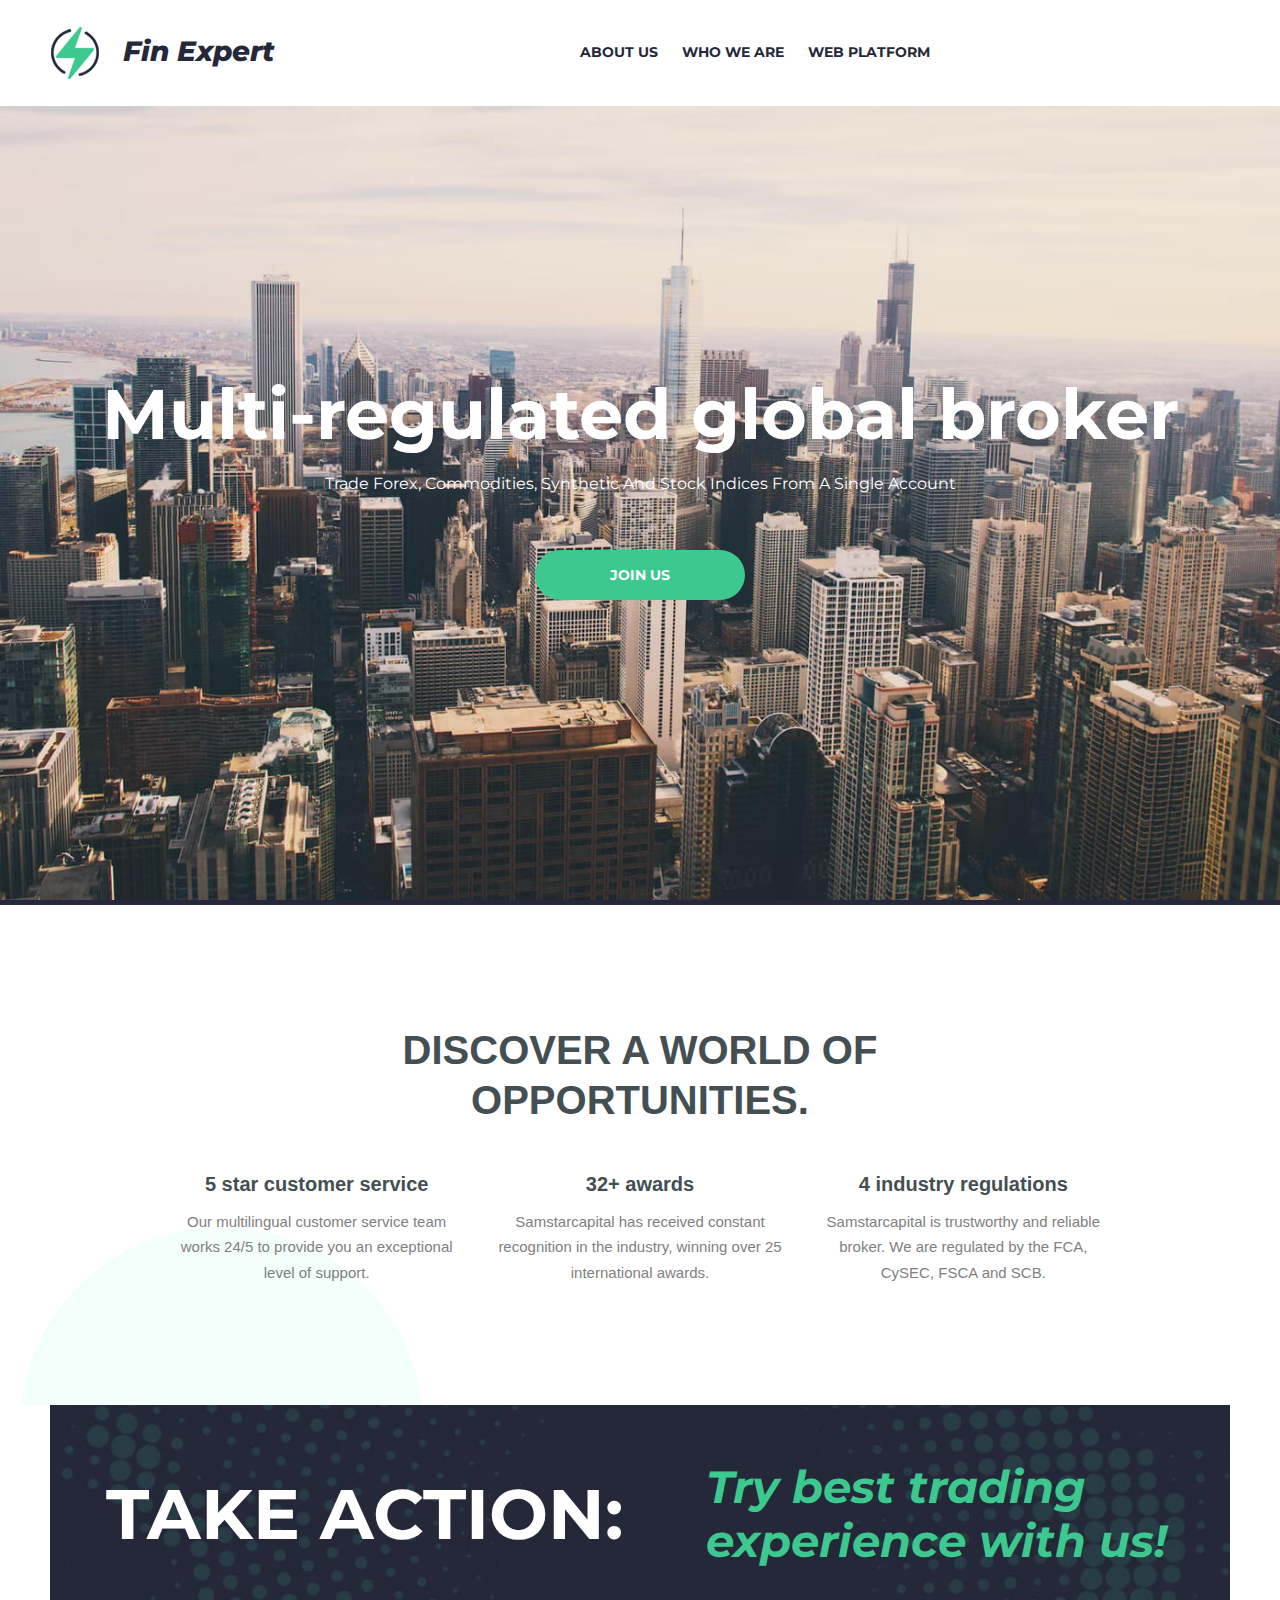
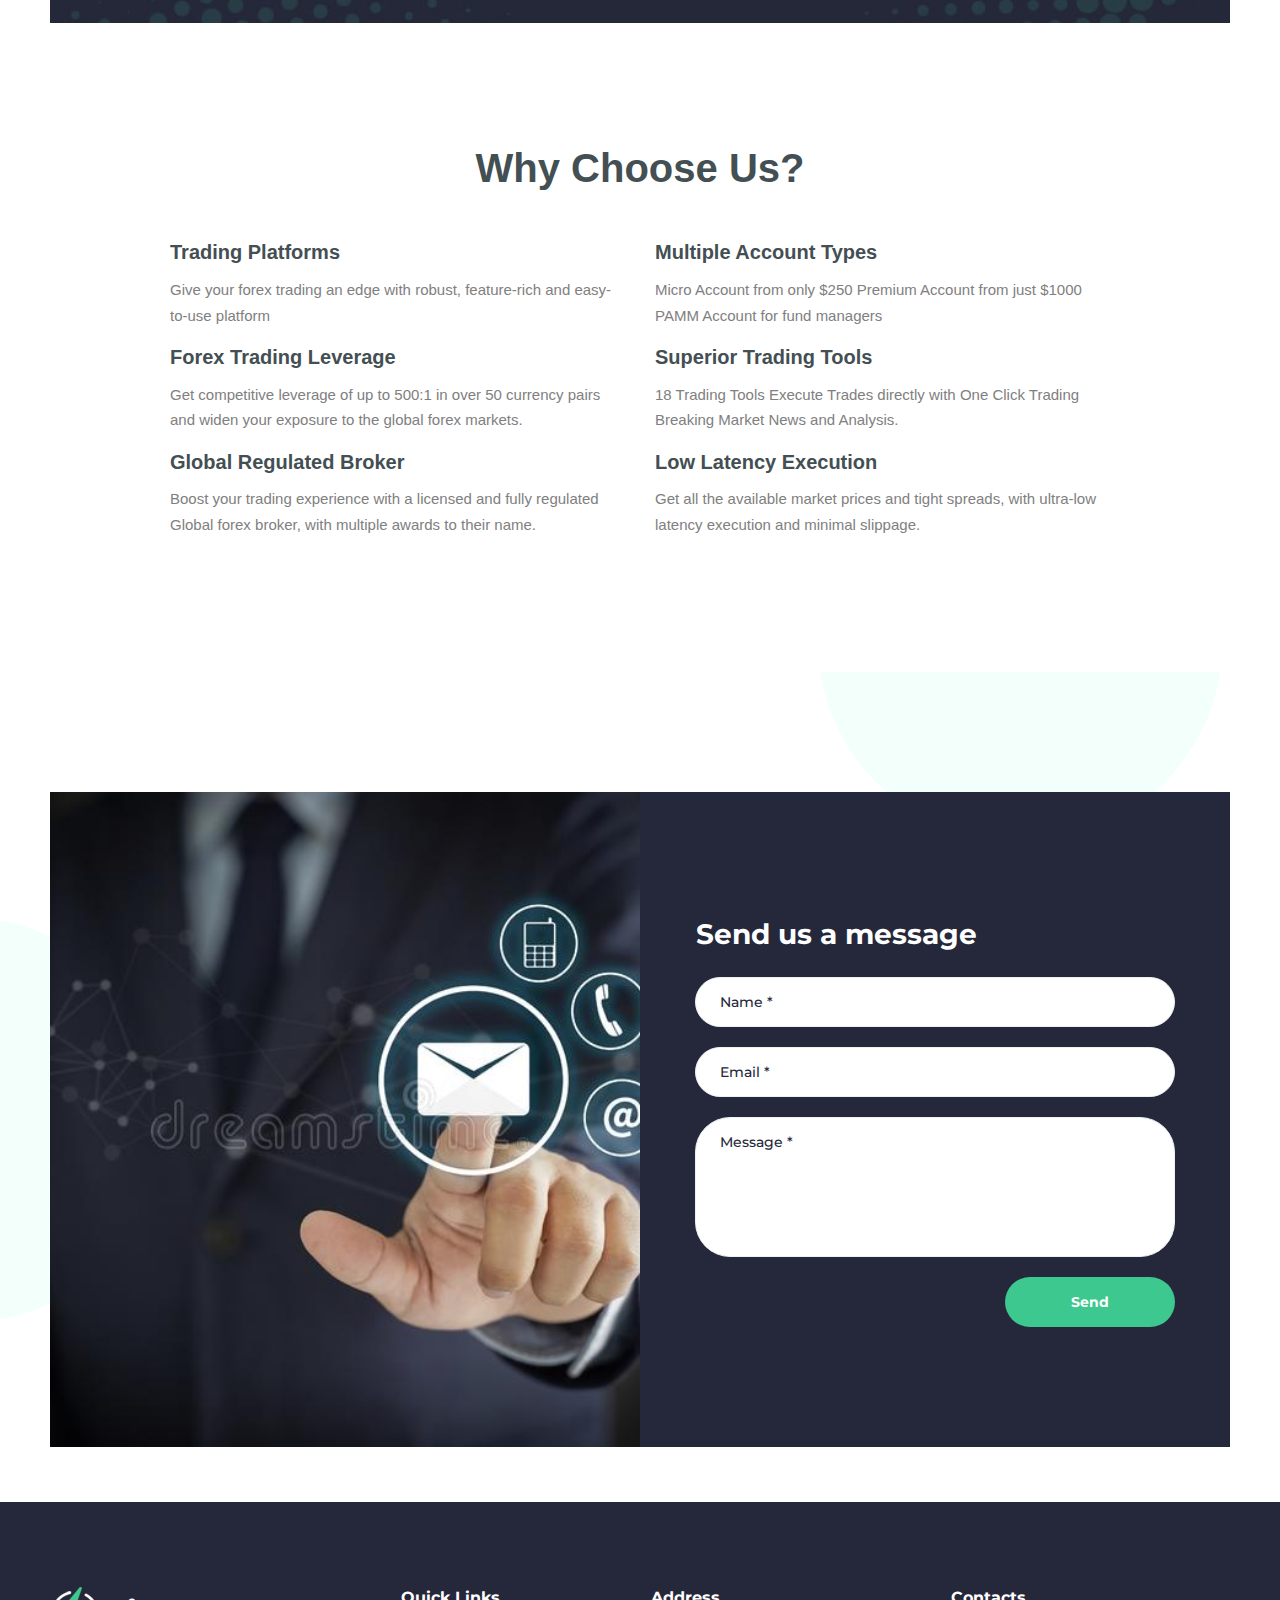
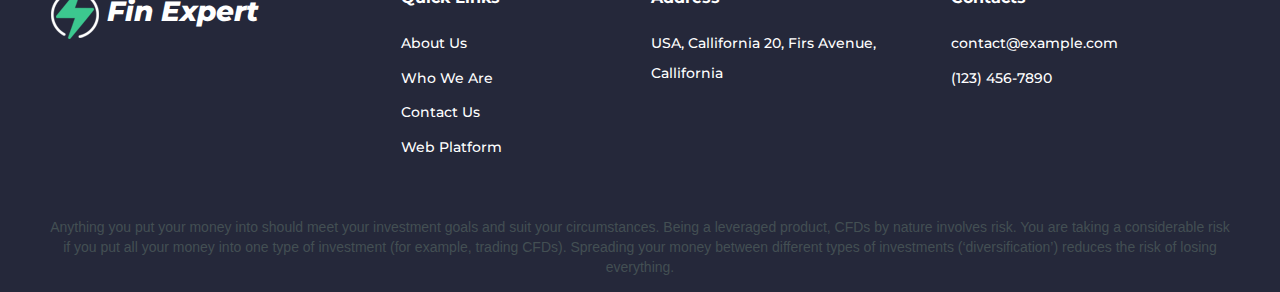
==== index.html @ 8dacbdcb "first commit" ====
<!DOCTYPE html>
<html lang="en">
<head>
    <meta charset="utf-8">
    <title>Fin-expert</title>
    <link rel="SHORTCUT ICON" href="/resource/uploads/favicon.ico"
          type="image/vnd.microsoft.icon"/>
    <meta http-equiv="X-UA-Compatible" content="IE=Edge"/>
    <meta name="viewport" content="width=device-width, initial-scale=1.0">
    <link rel="preload" as="font" type="font/woff2" crossorigin
          href="/resource/fonts/fontawesome-webfont.woff2">
    <link rel="stylesheet" href="/resource/css/assets.min.css"/>
    <style>
        @import url(//fonts.googleapis.com/css?family=Montserrat:100,100italic,200,200italic,300,300italic,regular,italic,500,500italic,600,600italic,700,700italic,800,800italic,900,900italic&subset=latin);
    </style>
    <link rel="stylesheet" href="/resource/assets/styles.css"/>
</head>
<body class="moto-background moto-website_live">
<div class="page">
    <section id="section-content" class="content page-1 moto-section" data-widget="section" data-container="section">

        <div class="moto-widget moto-widget-block moto-spacing-top-auto moto-spacing-right-auto moto-spacing-bottom-auto moto-spacing-left-auto"
             data-widget="block" data-spacing="aaaa" style="" data-bg-position="left top">
            <div class="container-fluid">
                <div class="row">
                    <div class="moto-cell col-sm-12" data-container="container">
                        <div class="moto-widget moto-widget-row row-fixed moto-justify-content_center moto-bg-color2_3 moto-spacing-top-auto moto-spacing-right-auto moto-spacing-bottom-auto moto-spacing-left-auto"
                             data-grid-type="sm" data-widget="row" data-visible-on="-" data-spacing="aaaa" style=""
                             data-bg-position="left top">
                            <section>
                                <!-- TradingView Widget BEGIN -->
                                <div class="tradingview-widget-container">
                                    <div class="tradingview-widget-container__widget"></div>
                                    <script type="text/javascript"
                                            src="https://s3.tradingview.com/external-embedding/embed-widget-ticker-tape.js"
                                            async>
                                        {
                                            "symbols"
                                        :
                                            [
                                                {
                                                    "description": "",
                                                    "proName": "FOREXCOM:EURUSD"
                                                },
                                                {
                                                    "description": "",
                                                    "proName": "FOREXCOM:EURJPY"
                                                },
                                                {
                                                    "description": "",
                                                    "proName": "FOREXCOM:USDCHF"
                                                },
                                                {
                                                    "description": "",
                                                    "proName": "FOREXCOM:USDCAD"
                                                },
                                                {
                                                    "description": "",
                                                    "proName": "FOREXCOM:NZDJPY"
                                                },
                                                {
                                                    "description": "",
                                                    "proName": "FOREXCOM:AUDUSD"
                                                },
                                                {
                                                    "description": "",
                                                    "proName": "FOREXCOM:EURCHF"
                                                },
                                                {
                                                    "description": "",
                                                    "proName": "FOREXCOM:GBPCHF"
                                                },
                                                {
                                                    "description": "",
                                                    "proName": "FOREXCOM:GBPUSD"
                                                }
                                            ],
                                                "showSymbolLogo"
                                        :
                                            true,
                                                "colorTheme"
                                        :
                                            "light",
                                                "isTransparent"
                                        :
                                            true,
                                                "displayMode"
                                        :
                                            "adaptive",
                                                "locale"
                                        :
                                            "en"
                                        }
                                    </script>
                                </div>
                                <!-- TradingView Widget END -->
                            </section>
                        </div>
                        <div class="moto-widget moto-widget-row row-fixed moto-justify-content_center moto-spacing-top-small moto-spacing-right-auto moto-spacing-bottom-small moto-spacing-left-auto"
                             data-grid-type="sm" data-widget="row" data-spacing="sasa" style=""
                             data-bg-position="left top" data-visible-on="-">
                            <div class="container-fluid">
                                <div class="row" data-container="container">
                                    <div class="moto-widget moto-widget-row__column moto-cell col-sm-3 moto-spacing-top-auto moto-spacing-right-auto moto-spacing-bottom-auto moto-spacing-left-auto"
                                         style="" data-widget="row.column" data-container="container"
                                         data-spacing="aaaa" data-bg-position="left top">
                                        <div class="moto-widget moto-widget-text moto-preset-default moto-spacing-top-auto moto-spacing-right-auto moto-spacing-bottom-auto moto-spacing-left-auto"
                                             data-widget="text" data-preset="default" data-spacing="aaaa"
                                             data-visible-on="-" data-animation="">
                                            <div class="moto-widget-text-content moto-widget-text-editable">
                                                <p class="moto-text_system_1">
                                                            <span class="moto-content-image-plugin-wrapper moto-spacing-top-zero moto-spacing-right-zero moto-spacing-bottom-zero moto-spacing-left-zero"
                                                                  data-widget="motoimagewidget">
                                                                <span class="moto-content-image-container">
                                                                    <a class="moto-link"
                                                                       href="#">
                                                                        <img class="moto-content-image"
                                                                             data-path="2020/01/mt-1961-logo-icon.png"
                                                                             data-id="191" alt="" width="48" height="52"
                                                                             src="/resource/uploads/logo-icon.png">
                                                                    </a>&nbsp;
                                                                </span>
                                                            </span>
                                                    <a href="#" class="moto-link">
                                                                <span class="moto-color1_3">
                                                                    <em>Fin Expert</em>
                                                                </span>
                                                    </a>
                                                </p>
                                            </div>
                                        </div>
                                    </div>
                                    <div class="moto-widget moto-widget-row__column moto-cell col-sm-6 moto-spacing-top-auto moto-spacing-right-auto moto-spacing-bottom-auto moto-spacing-left-auto"
                                         style="" data-widget="row.column" data-container="container"
                                         data-spacing="aaaa" data-bg-position="left top">
                                        <div data-widget-id="wid_1543668741_c85rv757q"
                                             class="moto-widget moto-widget-menu moto-preset-default moto-align-right moto-align-center_mobile-h moto-spacing-top-small moto-spacing-right-auto moto-spacing-bottom-small moto-spacing-left-auto"
                                             data-preset="default" data-widget="menu">
                                            <a href="#" class="moto-widget-menu-toggle-btn"><i
                                                    class="moto-widget-menu-toggle-btn-icon fa fa-bars"></i></a>
                                            <ul class="moto-widget-menu-list moto-widget-menu-list_horizontal">
                                                <li class="moto-widget-menu-item">
                                                    <a href="#about-us" data-action="scroll_to_anchor"
                                                       data-anchor="about-us"
                                                       data-time="0.4" data-moto-widget-actions-scroll-to
                                                       class="moto-widget-menu-link moto-widget-menu-link-level-1 moto-link">ABOUT
                                                        US</a>
                                                </li>
                                                <li class="moto-widget-menu-item">
                                                    <a href="#" data-action="scroll_to_anchor" data-anchor="who-we-are"
                                                       data-time="0.4" data-moto-widget-actions-scroll-to
                                                       class="moto-widget-menu-link moto-widget-menu-link-level-1 moto-link">WHO
                                                        WE ARE</a>
                                                </li>
                                                <li class="moto-widget-menu-item">
                                                    <a href="#" data-action="scroll_to_anchor" data-anchor="events"
                                                       data-time="0.4" data-moto-widget-actions-scroll-to
                                                       class="moto-widget-menu-link moto-widget-menu-link-level-1 moto-link">WEB
                                                        PLATFORM</a>
                                                </li>
                                            </ul>
                                        </div>
                                    </div>
                                </div>
                            </div>
                        </div>
                    </div>
                </div>
            </div>
        </div>

        <div class="moto-widget moto-widget-block moto-bg-color1_3 moto-background-fixed moto-spacing-top-large moto-spacing-right-auto moto-spacing-bottom-large moto-spacing-left-auto"
             data-widget="block" data-spacing="lala"
             style="background-image:url(/resource/uploads/hero.jpg);background-position:center;background-repeat:no-repeat;background-size:cover;"
             data-bg-position="center" data-bg-image="2020/01/mt-1961-content-bg-1.jpg">
            <div class="container-fluid">
                <div class="row">
                    <div class="moto-cell col-sm-12" data-container="container">

                        <div data-widget-id="wid_1543669195_jlz9md7sv"
                             class="moto-widget moto-widget-spacer moto-preset-default moto-spacing-top-large moto-spacing-right-auto moto-spacing-bottom-small moto-spacing-left-auto moto-visible-on_tablet_hidden moto-visible-on_mobile-h_hidden moto-visible-on_mobile-v_hidden"
                             data-widget="spacer" data-preset="default" data-spacing="lasa" data-visible-on="+desktop">
                            <div class="moto-widget-spacer-block" style="height:10px"></div>
                        </div>
                        <div class="moto-widget moto-widget-text moto-preset-default moto-spacing-top-auto moto-spacing-right-small moto-spacing-bottom-small moto-spacing-left-small"
                             data-widget="text" data-preset="default" data-spacing="asss" data-animation="">
                            <div class="moto-widget-text-content moto-widget-text-editable"><h1
                                    class="moto-text_system_5" style="text-align: center;">Multi-regulated global
                                broker</h1>
                            </div>
                        </div>
                        <div class="moto-widget moto-widget-row row-fixed moto-spacing-top-auto moto-spacing-right-auto moto-spacing-bottom-medium moto-spacing-left-auto"
                             data-grid-type="sm" data-widget="row" data-spacing="aama" style=""
                             data-bg-position="left top">
                            <div class="container-fluid">
                                <div class="row" data-container="container">
                                    <div class="moto-widget moto-widget-row__column moto-cell col-sm-2 moto-spacing-top-auto moto-spacing-right-auto moto-spacing-bottom-auto moto-spacing-left-auto"
                                         style="" data-widget="row.column" data-container="container"
                                         data-spacing="aaaa" data-bg-position="left top">
                                    </div>
                                    <div class="moto-widget moto-widget-row__column moto-cell col-sm-8 moto-spacing-top-auto moto-spacing-right-auto moto-spacing-bottom-auto moto-spacing-left-auto"
                                         style="" data-widget="row.column" data-container="container"
                                         data-spacing="aaaa" data-bg-position="left top">
                                        <div class="moto-widget moto-widget-text moto-preset-default moto-spacing-top-auto moto-spacing-right-auto moto-spacing-bottom-auto moto-spacing-left-auto"
                                             data-widget="text" data-preset="default" data-spacing="aaaa"
                                             data-animation="">
                                            <div class="moto-widget-text-content moto-widget-text-editable">
                                                <p class="moto-text_system_9" style="text-align: center;">
                                                    Trade Forex, Commodities, Synthetic And Stock Indices From A Single
                                                    Account
                                                </p>
                                            </div>
                                        </div>
                                    </div>
                                    <div class="moto-widget moto-widget-row__column moto-cell col-sm-2 moto-spacing-top-auto moto-spacing-right-auto moto-spacing-bottom-auto moto-spacing-left-auto"
                                         style="" data-widget="row.column" data-container="container"
                                         data-spacing="aaaa" data-bg-position="left top">
                                    </div>
                                </div>
                            </div>
                        </div>
                        <div data-widget-id="wid_1543669098_7s14gkbq7"
                             class="moto-widget moto-widget-button moto-preset-default moto-preset-provider-default moto-align-center moto-spacing-top-auto moto-spacing-right-small moto-spacing-bottom-auto moto-spacing-left-small  "
                             data-widget="button">
                            <a href="#" data-action="popup" data-popup-id="7"
                               class="moto-widget-button-link moto-size-large moto-link"><span
                                    class="fa moto-widget-theme-icon"></span><span
                                    class="moto-widget-button-divider"></span><span class="moto-widget-button-label">JOIN US</span></a>
                        </div>
                        <div data-widget-id="wid_1543669227_ojz3c0qna"
                             class="moto-widget moto-widget-spacer moto-preset-default moto-spacing-top-large moto-spacing-right-auto moto-spacing-bottom-medium moto-spacing-left-auto moto-visible-on_tablet_hidden moto-visible-on_mobile-h_hidden moto-visible-on_mobile-v_hidden"
                             data-widget="spacer" data-preset="default" data-spacing="lama" data-visible-on="+desktop">
                            <div class="moto-widget-spacer-block" style="height:10px"></div>
                        </div>
                    </div>
                </div>
            </div>
        </div>

        <div id="about-us"
             class="moto-widget moto-widget-block moto-spacing-top-large moto-spacing-right-auto moto-spacing-bottom-large moto-spacing-left-auto"
             data-widget="block" data-spacing="lala"
             style="background-image:url(/resource/uploads/mt-1961-content-bg-2.png);background-position:left bottom;background-repeat:no-repeat;background-size:contain;"
             data-bg-position="left bottom" data-bg-image="2020/01/mt-1961-content-bg-2.png">
            <a class="moto-anchor" name="benefit"></a>
            <div class="container-fluid">
                <div class="py-5 bg-light site-section how-it-works" id="howitworks-section">
                    <div class="container">
                        <div class="row mb-5 justify-content-center">
                            <div class="col-md-7 text-center">
                                <h2 class="section-title mb-3">DISCOVER A WORLD OF OPPORTUNITIES.</h2>
                            </div>
                        </div>
                        <div class="row">
                            <div class="col-md-4 text-center">
                                <div>
                                    <h3 class="desc-item-title">5 star customer service</h3>
                                    <p class="desc-item-text">Our multilingual customer service team works 24/5 to
                                        provide you an exceptional
                                        level of
                                        support.</p>
                                </div>
                            </div>
                            <div class="col-md-4 text-center">
                                <div>
                                    <h3 class="desc-item-title">32+ awards</h3>
                                    <p class="desc-item-text">Samstarcapital has received constant recognition in the
                                        industry, winning over 25
                                        international awards.</p>
                                </div>
                            </div>
                            <div class="col-md-4 text-center">
                                <div>
                                    <h3 class="desc-item-title">4 industry regulations</h3>
                                    <p class="desc-item-text">Samstarcapital is trustworthy and reliable broker. We are
                                        regulated by the FCA,
                                        CySEC, FSCA
                                        and SCB.</p>
                                </div>
                            </div>
                        </div>
                    </div>
                </div>
            </div>
        </div>

        <div class="moto-widget moto-widget-block moto-spacing-top-auto moto-spacing-right-auto moto-spacing-bottom-auto moto-spacing-left-auto"
             data-widget="block" data-spacing="aaaa" style="" data-bg-position="right top">
            <div class="container-fluid">
                <div class="row">
                    <div class="moto-cell col-sm-12" data-container="container">
                        <div class="moto-widget moto-widget-row row-fixed moto-spacing-top-auto moto-spacing-right-auto moto-spacing-bottom-auto moto-spacing-left-auto"
                             data-grid-type="sm" data-widget="row" data-spacing="aaaa" style=""
                             data-bg-position="left top">
                            <div class="container-fluid">
                                <div class="row" data-container="container">
                                    <div class="moto-widget moto-widget-row__column moto-cell col-sm-12 moto-spacing-top-auto moto-spacing-right-auto moto-spacing-bottom-auto moto-spacing-left-auto"
                                         style="" data-widget="row.column" data-container="container"
                                         data-spacing="aaaa" data-bg-position="left top">
                                        <div class="moto-widget moto-widget-row moto-justify-content_center moto-spacing-top-medium moto-spacing-right-auto moto-spacing-bottom-medium moto-spacing-left-auto"
                                             data-grid-type="sm" data-widget="row" data-spacing="mama"
                                             style="background-image:url(/resource/uploads/mt-1961-img-7.jpg);background-position:center;background-repeat:no-repeat;background-size:cover;"
                                             data-bg-position="center" data-bg-image="2020/01/mt-1961-img-7.jpg"
                                             data-visible-on="-">
                                            <div class="container-fluid">
                                                <div class="row" data-container="container">
                                                    <div class="moto-widget moto-widget-row__column moto-cell col-sm-6 moto-spacing-top-auto moto-spacing-right-auto moto-spacing-bottom-auto moto-spacing-left-auto"
                                                         style="" data-widget="row.column" data-container="container"
                                                         data-spacing="aaaa" data-bg-position="left top">
                                                        <div class="moto-widget moto-widget-text moto-preset-default moto-spacing-top-auto moto-spacing-right-auto moto-spacing-bottom-auto moto-spacing-left-medium"
                                                             data-widget="text" data-preset="default"
                                                             data-spacing="aaam" data-animation="">
                                                            <div class="moto-widget-text-content moto-widget-text-editable">
                                                                <p class="moto-text_system_5">TAKE ACTION:</p></div>
                                                        </div>
                                                    </div>

                                                    <div class="moto-widget moto-widget-row__column moto-cell col-sm-6 moto-spacing-top-auto moto-spacing-right-auto moto-spacing-bottom-auto moto-spacing-left-auto"
                                                         style="" data-widget="row.column" data-container="container"
                                                         data-spacing="aaaa" data-bg-position="left top">
                                                        <div class="moto-widget moto-widget-text moto-preset-default moto-spacing-top-auto moto-spacing-right-small moto-spacing-bottom-auto moto-spacing-left-medium"
                                                             data-widget="text" data-preset="default"
                                                             data-spacing="asam" data-visible-on="-" data-animation="">
                                                            <div class="moto-widget-text-content moto-widget-text-editable">
                                                                <p class="moto-text_system_14">
                                                                    <span class="moto-color4_3"><em>Try best trading experience with us!</em></span>
                                                                </p>
                                                            </div>
                                                        </div>
                                                    </div>
                                                </div>
                                            </div>
                                        </div>
                                    </div>
                                </div>
                            </div>
                        </div>
                    </div>
                </div>
            </div>
        </div>

        <div id="who-we-are"
             class="moto-widget moto-widget-block moto-spacing-top-large moto-spacing-right-auto moto-spacing-bottom-large moto-spacing-left-auto"
             data-widget="block" data-spacing="lala" data-bg-position="left top">
            <div class="container-fluid">
                <div class="row">
                    <div class="moto-cell col-sm-12" data-container="container">
                        <div class="moto-widget moto-widget-row moto-spacing-top-auto moto-spacing-right-auto moto-spacing-bottom-auto moto-spacing-left-auto"
                             data-grid-type="sm" data-widget="row" data-visible-on="-" data-spacing="aaaa"
                             data-bg-position="left top">
                            <div class="container-fluid">
                                <section class="site-section bg-light" id="about-section">
                                    <div class="container">
                                        <div class="row mb-5">
                                            <div class="col-12 text-center">
                                                <h2 class="section-title mb-3">Why Choose Us?</h2>
                                            </div>
                                        </div>
                                        <div class="row align-items-stretch">
                                            <div class="col-md-6 col-lg-4 mb-4 mb-lg-4 aos-init aos-animate"
                                                 data-aos="fade-up">
                                                <div class="unit-4 d-flex">
                                                    <div class="mb-3">
                                                        <h3 class="desc-item-title">Trading Platforms</h3>
                                                        <p class="desc-item-text">Give your forex trading an edge with
                                                            robust, feature-rich and
                                                            easy-to-use platform</p>
                                                    </div>
                                                </div>
                                            </div>
                                            <div class="col-md-6 col-lg-4 mb-4 mb-lg-4 aos-init aos-animate"
                                                 data-aos="fade-up" data-aos-delay="100">
                                                <div class="unit-4 d-flex">
                                                    <div class="mb-3">
                                                        <h3 class="desc-item-title">Multiple Account Types</h3>
                                                        <p class="desc-item-text">Micro Account from only $250 Premium
                                                            Account from just $1000
                                                            PAMM Account for fund
                                                            managers</p>
                                                    </div>
                                                </div>
                                            </div>
                                            <div class="col-md-6 col-lg-4 mb-4 mb-lg-4 aos-init aos-animate"
                                                 data-aos="fade-up" data-aos-delay="200">
                                                <div class="unit-4 d-flex">
                                                    <div class="mb-3">
                                                        <h3 class="desc-item-title">Forex Trading Leverage</h3>
                                                        <p class="desc-item-text">Get competitive leverage of up to
                                                            500:1 in over 50 currency
                                                            pairs and widen your exposure
                                                            to the global forex markets.</p>
                                                    </div>
                                                </div>
                                            </div>
                                            <div class="col-md-6 col-lg-4 mb-4 mb-lg-4 aos-init aos-animate"
                                                 data-aos="fade-up" data-aos-delay="300">
                                                <div class="unit-4 d-flex">
                                                    <div class="mb-3">
                                                        <h3 class="desc-item-title">Superior Trading Tools</h3>
                                                        <p class="desc-item-text">18 Trading Tools Execute Trades
                                                            directly with One Click
                                                            Trading Breaking Market News and
                                                            Analysis.</p>
                                                    </div>
                                                </div>
                                            </div>
                                            <div class="col-md-6 col-lg-4 mb-4 mb-lg-4 aos-init aos-animate"
                                                 data-aos="fade-up" data-aos-delay="400">
                                                <div class="unit-4 d-flex">
                                                    <div class="mb-3">
                                                        <h3 class="desc-item-title">Global Regulated Broker</h3>
                                                        <p class="desc-item-text">Boost your trading experience with a
                                                            licensed and fully
                                                            regulated Global forex broker,
                                                            with multiple awards to their name.</p>
                                                    </div>
                                                </div>
                                            </div>
                                            <div class="col-md-6 col-lg-4 mb-4 mb-lg-4 aos-init aos-animate"
                                                 data-aos="fade-up" data-aos-delay="500">
                                                <div class="unit-4 d-flex">
                                                    <div class="mb-3">
                                                        <h3 class="desc-item-title">Low Latency Execution</h3>
                                                        <p class="desc-item-text">Get all the available market prices
                                                            and tight spreads, with
                                                            ultra-low latency execution
                                                            and minimal slippage.</p>
                                                    </div>
                                                </div>
                                            </div>
                                        </div>
                                    </div>
                                </section>
                            </div>
                        </div>
                    </div>
                </div>
            </div>
        </div>

        <div id="contact-us"
             class="moto-widget moto-widget-block moto-spacing-top-large moto-spacing-right-auto moto-spacing-bottom-medium moto-spacing-left-auto"
             data-widget="block" data-spacing="lama"
             style="background-image:url(/resource/uploads/mt-1961-content-bg-8.png);background-position:right top;background-repeat:no-repeat;background-size:contain;"
             data-bg-position="right top" data-bg-image="2020/01/mt-1961-content-bg-8.png">
            <div class="container-fluid">
                <div class="row">
                    <div class="moto-cell col-sm-12" data-container="container">
                        <div class="moto-widget moto-widget-row row-fixed moto-spacing-top-auto moto-spacing-right-auto moto-spacing-bottom-auto moto-spacing-left-auto"
                             data-grid-type="sm" data-widget="row" data-spacing="aaaa" style=""
                             data-bg-position="left top" data-visible-on="-">
                            <div class="container-fluid">
                                <div class="row" data-container="container">
                                    <div class="moto-widget moto-widget-row__column moto-cell col-sm-12 moto-spacing-top-auto moto-spacing-right-auto moto-spacing-bottom-auto moto-spacing-left-auto"
                                         style="" data-widget="row.column" data-container="container"
                                         data-spacing="aaaa" data-bg-position="left top">
                                        <div class="moto-widget moto-widget-row row-gutter-0 moto-bg-color1_3 moto-spacing-top-auto moto-spacing-right-auto moto-spacing-bottom-auto moto-spacing-left-auto"
                                             data-grid-type="sm" data-widget="row" data-spacing="aaaa" style=""
                                             data-bg-position="left top">
                                            <div class="container-fluid">
                                                <div class="row" data-container="container">
                                                    <div class="moto-widget moto-widget-row__column moto-cell col-sm-6 moto-spacing-top-auto moto-spacing-right-auto moto-spacing-bottom-auto moto-spacing-left-auto"
                                                         style="background-image:url(/resource/uploads/contact.jpg);background-position:center;background-repeat:no-repeat;background-size:cover;"
                                                         data-widget="row.column" data-container="container"
                                                         data-spacing="aaaa" data-bg-position="center"
                                                         data-bg-image="2020/01/mt-1961-img-9.jpg">
                                                        <div data-widget-id="wid_1543697453_z9d65pfwn"
                                                             class="moto-widget moto-widget-spacer moto-preset-default moto-spacing-top-auto moto-spacing-right-auto moto-spacing-bottom-auto moto-spacing-left-auto "
                                                             data-widget="spacer" data-preset="default"
                                                             data-spacing="aaaa"
                                                             data-visible-on="+desktop,tablet,mobile-h,mobile-v">
                                                            <div class="moto-widget-spacer-block"
                                                                 style="height:300px"></div>
                                                        </div>
                                                    </div>

                                                    <div class="moto-widget moto-widget-row__column moto-cell col-sm-6 moto-spacing-top-large moto-spacing-right-auto moto-spacing-bottom-large moto-spacing-left-auto"
                                                         style="" data-widget="row.column" data-container="container"
                                                         data-spacing="lala" data-bg-position="left top">
                                                        <div class="moto-widget moto-widget-text moto-preset-default moto-spacing-top-auto moto-spacing-right-auto moto-spacing-bottom-small moto-spacing-left-medium"
                                                             data-widget="text" data-preset="default"
                                                             data-spacing="aasm" data-animation="" data-visible-on="-">
                                                            <div class="moto-widget-text-content moto-widget-text-editable">
                                                                <h2 class="moto-text_203">Send us a message</h2></div>
                                                        </div>
                                                        <div id="wid_1543697649_33mfat1fs"
                                                             class="moto-widget moto-widget-contact_form moto-preset-default moto-spacing-top-auto moto-spacing-right-medium moto-spacing-bottom-auto moto-spacing-left-medium  "
                                                             data-preset="default" data-widget="contact_form"
                                                             data-spacing="amam">
                                                            <div ng-controller="widget.ContactForm.Controller"
                                                                 ng-init="hash = '2@[base64]';actionAfterSubmission={&quot;action&quot;:&quot;none&quot;,&quot;url&quot;:&quot;&quot;,&quot;target&quot;:&quot;_self&quot;,&quot;id&quot;:&quot;&quot;};resetAfterSubmission=false">
                                                                <form id="wid_1543697649_33mfat1fs__form"
                                                                      class="moto-widget-contact_form-form" role="form"
                                                                      name="contactForm" ng-submit="submit()"
                                                                      novalidate>
                                                                    <div ng-show="sending"
                                                                         class="contact-form-loading"></div>
                                                                    <div class="moto-widget-contact_form-group">
                                                                        <label for="field_name_wid_1543697649_33mfat1fs"
                                                                               class="moto-widget-contact_form-label">Name</label>
                                                                        <input type="text"
                                                                               class="moto-widget-contact_form-field moto-widget-contact_form-input"
                                                                               placeholder="Name *"
                                                                               name="name"
                                                                               id="field_name_wid_1543697649_33mfat1fs"/>
                                                                    </div>

                                                                    <div class="moto-widget-contact_form-group">
                                                                        <label for="field_email_wid_1543697649_33mfat1fs"
                                                                               class="moto-widget-contact_form-label">Email</label>
                                                                        <input type="text"
                                                                               class="moto-widget-contact_form-field moto-widget-contact_form-input"
                                                                               placeholder="Email *"
                                                                               name="email"
                                                                               id="field_email_wid_1543697649_33mfat1fs"/>
                                                                    </div>
                                                                    <div class="moto-widget-contact_form-group">
                                                                        <label for="field_message_wid_1543697649_33mfat1fs"
                                                                               class="moto-widget-contact_form-label">Message</label>
                                                                        <textarea
                                                                                class="moto-widget-contact_form-field moto-widget-contact_form-textarea"
                                                                                rows="3" placeholder="Message *"
                                                                                name="message"
                                                                                id="field_message_wid_1543697649_33mfat1fs"></textarea>
                                                                    </div>
                                                                    <div class="moto-widget-contact_form-buttons">
                                                                        <div data-widget-id="wid__button__63f75c4ac7c17"
                                                                             class="moto-widget moto-widget-button moto-preset-default moto-preset-provider-default moto-align-right moto-spacing-top-auto moto-spacing-right-auto moto-spacing-bottom-auto moto-spacing-left-auto  "
                                                                             data-widget="button">
                                                                            <button type="submit"
                                                                                    class="moto-widget-button-link moto-size-medium moto-link">
                                                                                <span class="fa moto-widget-theme-icon"></span><span
                                                                                    class="moto-widget-button-divider"></span><span
                                                                                    class="moto-widget-button-label">Send</span>
                                                                            </button>
                                                                        </div>
                                                                    </div>
                                                                </form>
                                                            </div>
                                                        </div>
                                                    </div>
                                                </div>
                                            </div>
                                        </div>
                                    </div>
                                </div>
                            </div>
                        </div>
                    </div>
                </div>
            </div>
        </div>

        <div class="moto-widget moto-widget-block moto-bg-color1_3 moto-spacing-top-medium moto-spacing-right-auto moto-spacing-bottom-auto moto-spacing-left-auto"
             data-widget="block" data-spacing="maaa" style="" data-bg-position="left top">
            <div class="container-fluid">
                <div class="row">
                    <div class="moto-cell col-sm-12" data-container="container">
                        <div data-widget-id="wid_1543699810_wdng4fiwi"
                             class="moto-widget moto-widget-spacer moto-preset-default moto-spacing-top-small moto-spacing-right-auto moto-spacing-bottom-auto moto-spacing-left-auto moto-visible-on_tablet_hidden moto-visible-on_mobile-h_hidden moto-visible-on_mobile-v_hidden"
                             data-widget="spacer" data-preset="default" data-spacing="saaa" data-visible-on="+desktop">
                            <div class="moto-widget-spacer-block" style="height:10px"></div>
                        </div>

                        <div class="moto-widget moto-widget-row row-fixed moto-spacing-top-auto moto-spacing-right-auto moto-spacing-bottom-auto moto-spacing-left-auto"
                             data-grid-type="sm" data-widget="row" data-spacing="aaaa" style=""
                             data-bg-position="left top" data-draggable-disabled="">
                            <div class="container-fluid">
                                <div class="row" data-container="container">
                                    <div class="moto-widget moto-widget-row__column moto-cell col-sm-3 moto-spacing-top-auto moto-spacing-right-auto moto-spacing-bottom-auto moto-spacing-left-auto"
                                         style="" data-widget="row.column" data-container="container"
                                         data-spacing="aaaa" data-bg-position="left top">
                                        <div class="moto-widget moto-widget-text moto-preset-default moto-spacing-top-auto moto-spacing-right-auto moto-spacing-bottom-small moto-spacing-left-auto"
                                             data-widget="text" data-preset="default" data-spacing="aasa"
                                             data-visible-on="-" data-animation="">
                                            <div class="moto-widget-text-content moto-widget-text-editable"><p
                                                    class="moto-text_system_1"><span
                                                    class="moto-content-image-plugin-wrapper moto-spacing-top-zero moto-spacing-right-zero moto-spacing-bottom-zero moto-spacing-left-zero"><span
                                                    class="moto-content-image-container">
                                                <img class="moto-content-image"
                                                     data-path="2020/01/mt-1961-logo-footer.png"
                                                     data-id="190" alt=""
                                                     width="48" height="52"
                                                     src="/resource/uploads/mt-1961-logo-footer.png"></span></span><span
                                                    class="moto-color1_3"><em>&nbsp;</em></span><a
                                                    href="#"
                                                    class="moto-link"><span
                                                    class="moto-color5_5"><em>Fin Expert</em></span>
                                            </a>
                                            </p>
                                            </div>
                                        </div>
                                    </div>

                                    <div class="moto-widget moto-widget-row__column moto-cell col-sm-3 moto-spacing-top-auto moto-spacing-right-auto moto-spacing-bottom-auto moto-spacing-left-auto"
                                         style="" data-widget="row.column" data-container="container"
                                         data-spacing="aaaa" data-bg-position="left top">
                                        <div class="moto-widget moto-widget-row moto-spacing-top-auto moto-spacing-right-auto moto-spacing-bottom-auto moto-spacing-left-auto"
                                             data-grid-type="sm" data-widget="row" data-spacing="aaaa" style=""
                                             data-bg-position="left top" data-draggable-disabled="">
                                            <div class="container-fluid">
                                                <div class="row" data-container="container">
                                                    <div class="moto-widget moto-widget-row__column moto-cell col-sm-2 moto-spacing-top-auto moto-spacing-right-auto moto-spacing-bottom-auto moto-spacing-left-auto"
                                                         style="" data-widget="row.column" data-container="container"
                                                         data-spacing="aaaa" data-bg-position="left top">
                                                    </div>
                                                    <div class="moto-widget moto-widget-row__column moto-cell col-sm-10 moto-spacing-top-auto moto-spacing-right-auto moto-spacing-bottom-auto moto-spacing-left-auto"
                                                         style="" data-widget="row.column" data-container="container"
                                                         data-spacing="aaaa" data-bg-position="left top">
                                                        <div class="moto-widget moto-widget-text moto-preset-default moto-spacing-top-auto moto-spacing-right-auto moto-spacing-bottom-small moto-spacing-left-auto"
                                                             data-widget="text" data-preset="default"
                                                             data-spacing="aasa" data-animation="">
                                                            <div class="moto-widget-text-content moto-widget-text-editable">
                                                                <p class="moto-text_system_9"><strong>Quick
                                                                    Links</strong>
                                                                </p></div>
                                                        </div>
                                                        <div class="moto-widget moto-widget-text moto-preset-default moto-spacing-top-auto moto-spacing-right-auto moto-spacing-bottom-medium moto-spacing-left-auto"
                                                             data-widget="text" data-preset="default"
                                                             data-spacing="aama" data-animation=""
                                                             data-draggable-disabled="" data-visible-on="-">
                                                            <div class="moto-widget-text-content moto-widget-text-editable">
                                                                <p class="moto-text_204 mb-1"><a
                                                                        class="moto-link" href="#about-us">About Us</a>
                                                                </p>
                                                                <p class="moto-text_204 mb-1">
                                                                    <a class="moto-link" href="#who-we-are">
                                                                        Who We Are
                                                                    </a>
                                                                </p>

                                                                <p class="moto-text_204 mb-1"><a
                                                                        class="moto-link" href="#contact-us">Contact
                                                                    Us</a></p>

                                                                <p class="moto-text_204"><a
                                                                        class="moto-link" href="#">Web Platform</a></p>
                                                            </div>
                                                        </div>
                                                    </div>
                                                </div>
                                            </div>
                                        </div>
                                    </div>

                                    <div class="moto-widget moto-widget-row__column moto-cell col-sm-3 moto-spacing-top-auto moto-spacing-right-auto moto-spacing-bottom-auto moto-spacing-left-auto"
                                         style="" data-widget="row.column" data-container="container"
                                         data-spacing="aaaa" data-bg-position="left top">
                                        <div class="moto-widget moto-widget-text moto-preset-default moto-spacing-top-auto moto-spacing-right-auto moto-spacing-bottom-small moto-spacing-left-auto"
                                             data-widget="text" data-preset="default" data-spacing="aasa"
                                             data-animation="">
                                            <div class="moto-widget-text-content moto-widget-text-editable"><p
                                                    class="moto-text_system_9"><strong>Address</strong></p></div>
                                        </div>
                                        <div class="moto-widget moto-widget-text moto-preset-default moto-spacing-top-auto moto-spacing-right-auto moto-spacing-bottom-medium moto-spacing-left-auto"
                                             data-widget="text" data-preset="default" data-spacing="aama"
                                             data-animation="">
                                            <div class="moto-widget-text-content moto-widget-text-editable"><p
                                                    class="moto-text_204">USA, Callifornia 20, Firs Avenue,
                                                Callifornia</p>
                                                <p class="moto-text_204">&nbsp;</p>
                                            </div>
                                        </div>
                                    </div>

                                    <div class="moto-widget moto-widget-row__column moto-cell col-sm-3 moto-spacing-top-auto moto-spacing-right-auto moto-spacing-bottom-auto moto-spacing-left-auto"
                                         style="" data-widget="row.column" data-container="container"
                                         data-spacing="aaaa" data-bg-position="left top">
                                        <div class="moto-widget moto-widget-text moto-preset-default moto-spacing-top-auto moto-spacing-right-auto moto-spacing-bottom-small moto-spacing-left-auto"
                                             data-widget="text" data-preset="default" data-spacing="aasa"
                                             data-animation="">
                                            <div class="moto-widget-text-content moto-widget-text-editable"><p
                                                    class="moto-text_system_9"><strong>Contacts</strong></p></div>
                                        </div>
                                        <div class="moto-widget moto-widget-text moto-preset-default moto-spacing-top-auto moto-spacing-right-auto moto-spacing-bottom-medium moto-spacing-left-auto"
                                             data-widget="text" data-preset="default" data-spacing="aama"
                                             data-animation="">
                                            <div class="moto-widget-text-content moto-widget-text-editable">
                                                <p class="moto-text_204 mb-1"><a data-action="mail"
                                                                                 class="moto-link"
                                                                                 href="mailto:contact@example.com">contact@example.com</a>
                                                </p>
                                                <p class="moto-text_204"><a href="tel:1234567890"
                                                                            data-action="call"
                                                                            class="moto-link">(123)
                                                    456-7890</a></p>
                                            </div>
                                        </div>
                                    </div>
                                </div>

                                <p class="text-center mb-3">
                                    Anything you put your money into should meet your investment goals and suit your
                                    circumstances. Being a leveraged product, CFDs by nature involves risk. You are
                                    taking a considerable risk if you put all your money into one type of investment
                                    (for example, trading CFDs). Spreading your money between different types of
                                    investments (‘diversification’) reduces the risk of losing everything.
                                </p>
                            </div>
                        </div>
                    </div>
                </div>
            </div>
        </div>
    </section>
</div>

</body>
</html>
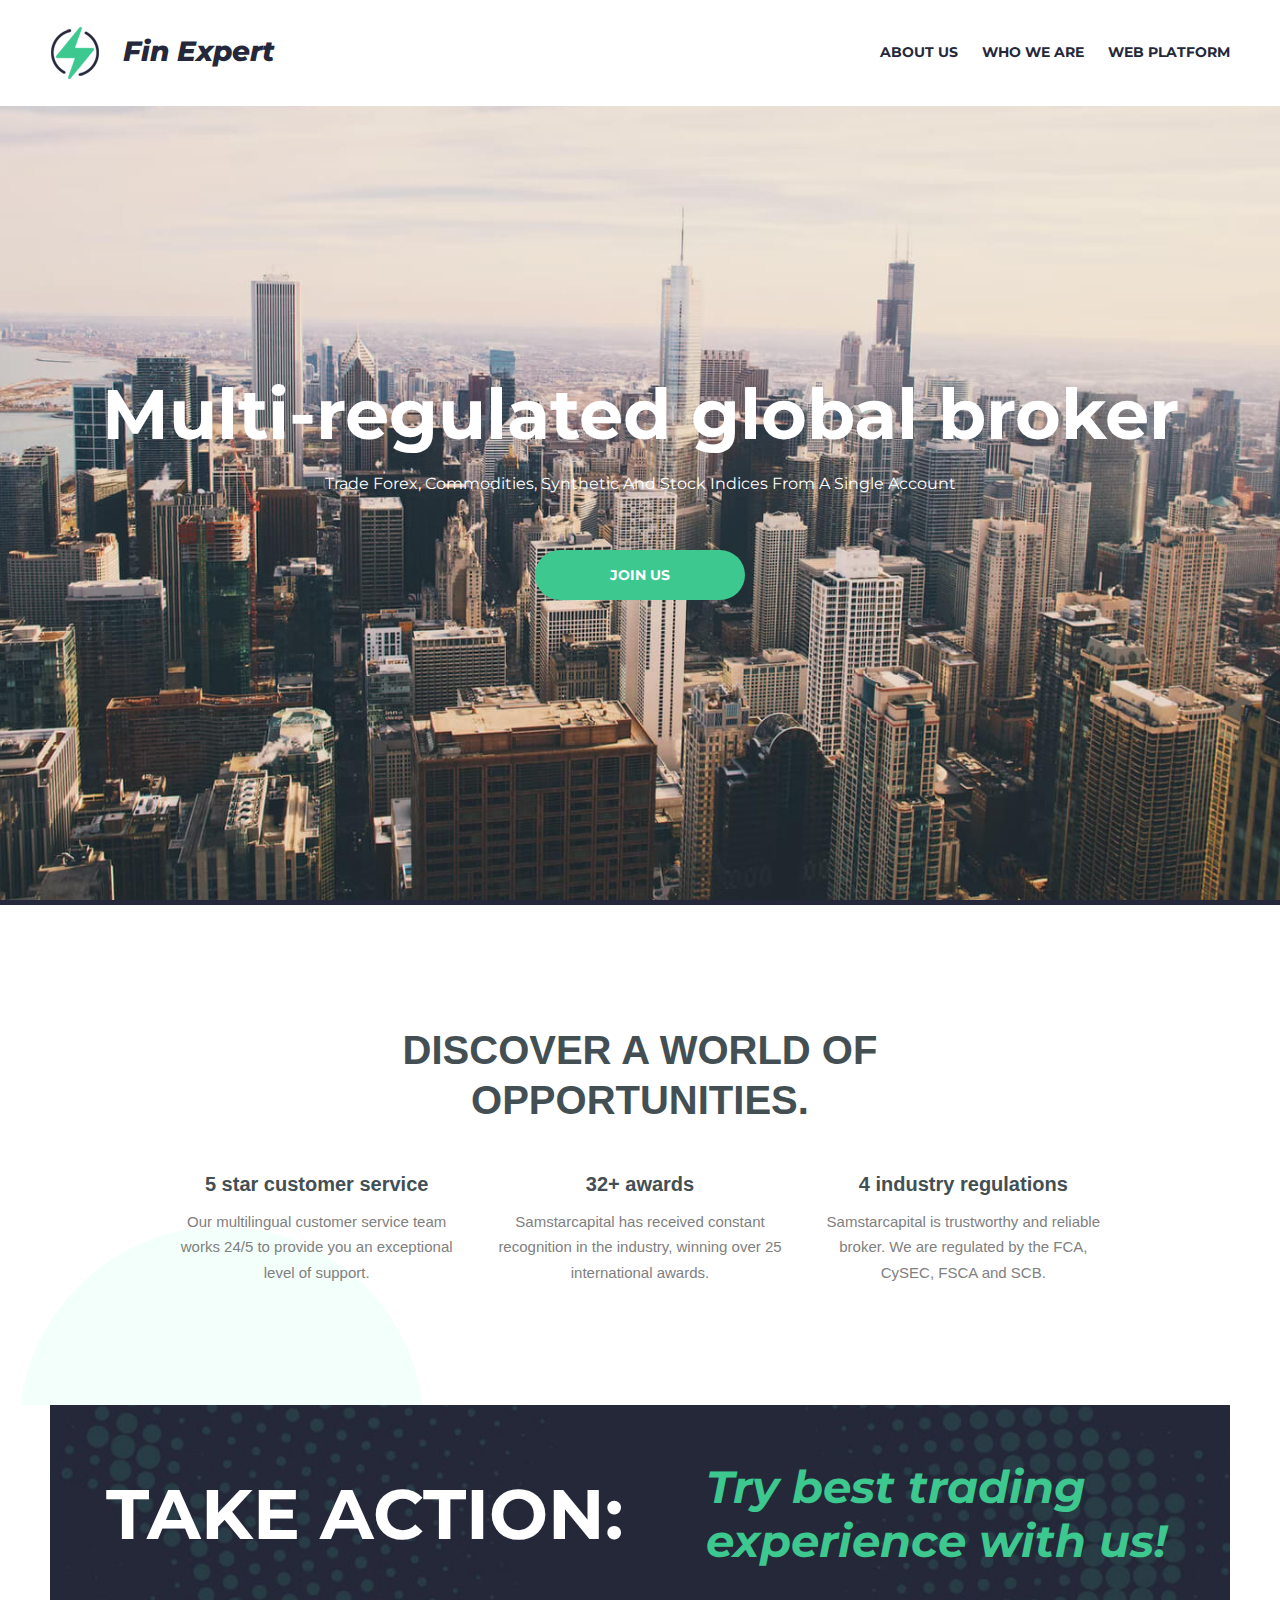
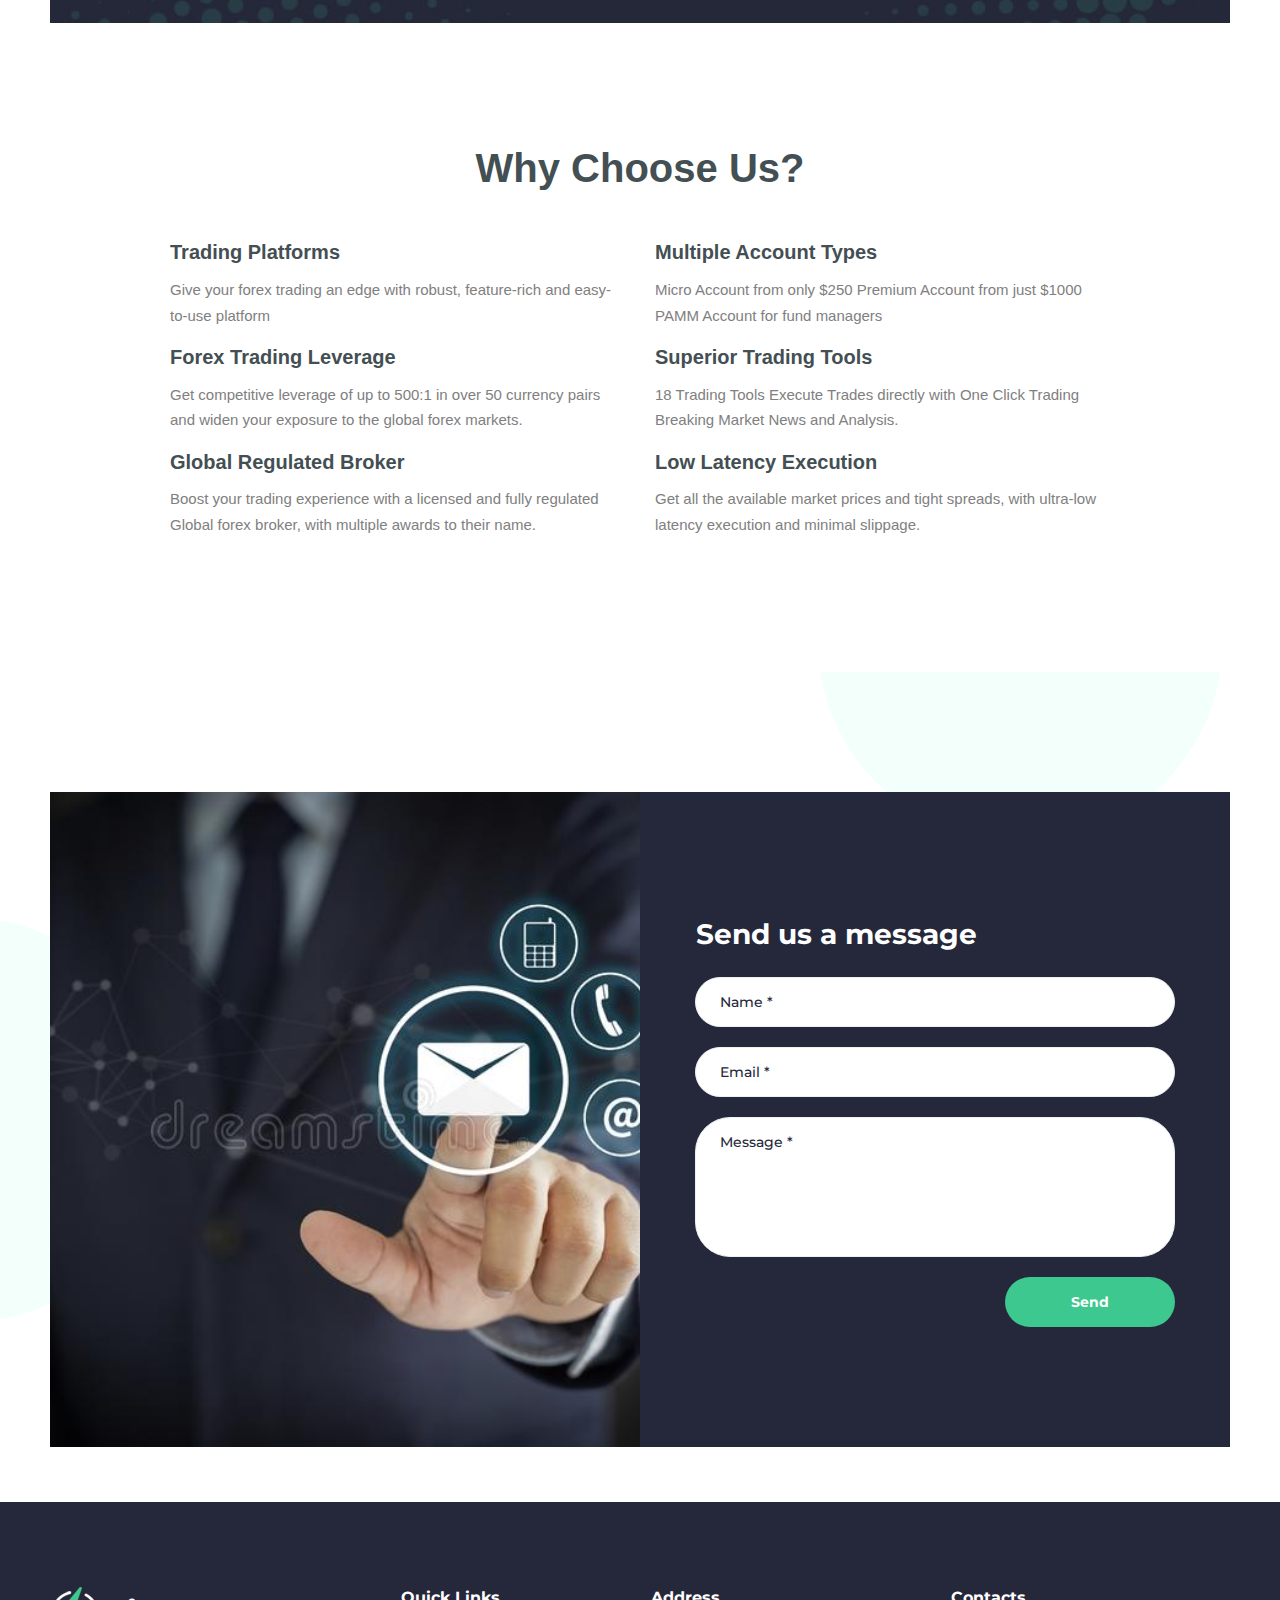
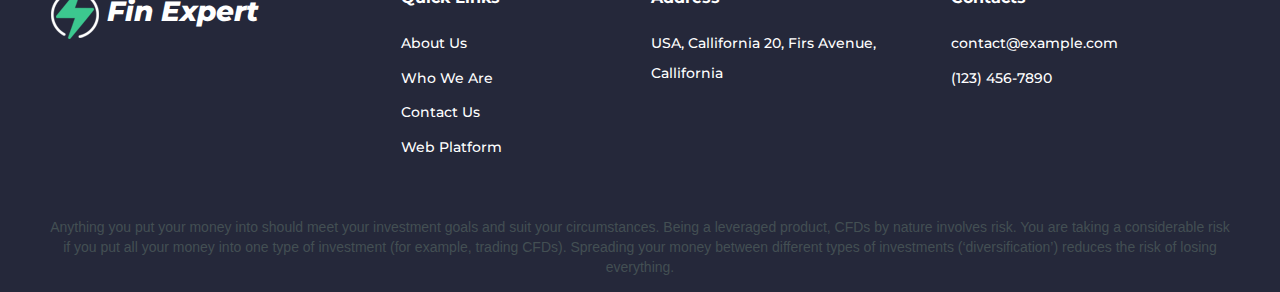
==== commit 15911475: "add changes" ====
--- a/index.html
+++ b/index.html
@@ -2,7 +2,7 @@
 <html lang="en">
 <head>
     <meta charset="utf-8">
-    <title>Fin-expert</title>
+    <title>Fin Expert</title>
     <link rel="SHORTCUT ICON" href="/resource/uploads/favicon.ico"
           type="image/vnd.microsoft.icon"/>
     <meta http-equiv="X-UA-Compatible" content="IE=Edge"/>
@@ -14,6 +14,7 @@
         @import url(//fonts.googleapis.com/css?family=Montserrat:100,100italic,200,200italic,300,300italic,regular,italic,500,500italic,600,600italic,700,700italic,800,800italic,900,900italic&subset=latin);
     </style>
     <link rel="stylesheet" href="/resource/assets/styles.css"/>
+    <link rel="stylesheet" href="/resource/css/styles.css"/>
 </head>
 <body class="moto-background moto-website_live">
 <div class="page">
@@ -83,7 +84,7 @@
                                             "light",
                                                 "isTransparent"
                                         :
-                                            true,
+                                            false,
                                                 "displayMode"
                                         :
                                             "adaptive",
@@ -100,7 +101,7 @@
                              data-grid-type="sm" data-widget="row" data-spacing="sasa" style=""
                              data-bg-position="left top" data-visible-on="-">
                             <div class="container-fluid">
-                                <div class="row" data-container="container">
+                                <div class="row justify-content-between navbar" data-container="container">
                                     <div class="moto-widget moto-widget-row__column moto-cell col-sm-3 moto-spacing-top-auto moto-spacing-right-auto moto-spacing-bottom-auto moto-spacing-left-auto"
                                          style="" data-widget="row.column" data-container="container"
                                          data-spacing="aaaa" data-bg-position="left top">
@@ -130,8 +131,7 @@
                                             </div>
                                         </div>
                                     </div>
-                                    <div class="moto-widget moto-widget-row__column moto-cell col-sm-6 moto-spacing-top-auto moto-spacing-right-auto moto-spacing-bottom-auto moto-spacing-left-auto"
-                                         style="" data-widget="row.column" data-container="container"
+                                    <div class="button-side moto-widget moto-widget-row__column moto-cell col-sm-6 moto-spacing-top-auto moto-spacing-right-auto moto-spacing-bottom-auto moto-spacing-left-auto"
                                          data-spacing="aaaa" data-bg-position="left top">
                                         <div data-widget-id="wid_1543668741_c85rv757q"
                                              class="moto-widget moto-widget-menu moto-preset-default moto-align-right moto-align-center_mobile-h moto-spacing-top-small moto-spacing-right-auto moto-spacing-bottom-small moto-spacing-left-auto"
@@ -159,6 +159,27 @@
                                                         PLATFORM</a>
                                                 </li>
                                             </ul>
+                                        </div>
+                                    </div>
+
+                                    <div class="mobile-navbar">
+                                        <div class="moto-widget-menu-list moto-widget-menu-list_horizontal links">
+                                            <a href="#about-us"
+                                               class="moto-widget-menu-link moto-widget-menu-link-level-1 moto-link">
+                                                ABOUT US
+                                            </a>
+                                            <a href="#who-we-are"
+                                               class="moto-widget-menu-link moto-widget-menu-link-level-1 moto-link">
+                                                WHO WE ARE
+                                            </a>
+                                            <a href="#contact-us"
+                                               class="moto-widget-menu-link moto-widget-menu-link-level-1 moto-link">
+                                                CONTACT US
+                                            </a>
+                                            <a href="#"
+                                               class="moto-widget-menu-link moto-widget-menu-link-level-1 moto-link">
+                                                WEB PLATFORM
+                                            </a>
                                         </div>
                                     </div>
                                 </div>
@@ -703,8 +724,10 @@
                 </div>
             </div>
         </div>
+
     </section>
 </div>
 
+<script src="resource/js/scripts.js"></script>
 </body>
 </html>--- a/resource/assets/styles.css
+++ b/resource/assets/styles.css
@@ -1,6325 +1,7587 @@
 @charset "UTF-8";
 .moto-color1 {
-  color: #25283a;
-}
+    color: #25283a;
+}
+
 .moto-color1_1 {
-  color: #12131c;
-}
+    color: #12131c;
+}
+
 .moto-color1_2 {
-  color: #1c1e2c;
-}
+    color: #1c1e2c;
+}
+
 .moto-color1_3 {
-  color: #25283a;
-}
+    color: #25283a;
+}
+
 .moto-color1_4 {
-  color: #30344b;
-}
+    color: #30344b;
+}
+
 .moto-color1_5 {
-  color: #3a3e5a;
-}
+    color: #3a3e5a;
+}
+
 .moto-color2 {
-  color: #191c25;
-}
+    color: #191c25;
+}
+
 .moto-color2_1 {
-  color: #040506;
-}
+    color: #040506;
+}
+
 .moto-color2_2 {
-  color: #0e1015;
-}
+    color: #0e1015;
+}
+
 .moto-color2_3 {
-  color: #191c25;
-}
+    color: #191c25;
+}
+
 .moto-color2_4 {
-  color: #232734;
-}
+    color: #232734;
+}
+
 .moto-color2_5 {
-  color: #2d3343;
-}
+    color: #2d3343;
+}
+
 .moto-color3 {
-  color: #4c4e5a;
-}
+    color: #4c4e5a;
+}
+
 .moto-color3_1 {
-  color: #363740;
-}
+    color: #363740;
+}
+
 .moto-color3_2 {
-  color: #41434d;
-}
+    color: #41434d;
+}
+
 .moto-color3_3 {
-  color: #4c4e5a;
-}
+    color: #4c4e5a;
+}
+
 .moto-color3_4 {
-  color: #595b69;
-}
+    color: #595b69;
+}
+
 .moto-color3_5 {
-  color: #646777;
-}
+    color: #646777;
+}
+
 .moto-color4 {
-  color: #3cc88f;
-}
+    color: #3cc88f;
+}
+
 .moto-color4_1 {
-  color: #2ea373;
-}
+    color: #2ea373;
+}
+
 .moto-color4_2 {
-  color: #34b781;
-}
+    color: #34b781;
+}
+
 .moto-color4_3 {
-  color: #3cc88f;
-}
+    color: #3cc88f;
+}
+
 .moto-color4_4 {
-  color: #50ce9a;
-}
+    color: #50ce9a;
+}
+
 .moto-color4_5 {
-  color: #64d3a6;
-}
+    color: #64d3a6;
+}
+
 .moto-color5 {
-  color: #e0eaf5;
-}
+    color: #e0eaf5;
+}
+
 .moto-color5_1 {
-  color: #bad0e9;
-}
+    color: #bad0e9;
+}
+
 .moto-color5_2 {
-  color: #cdddef;
-}
+    color: #cdddef;
+}
+
 .moto-color5_3 {
-  color: #e0eaf5;
-}
+    color: #e0eaf5;
+}
+
 .moto-color5_4 {
-  color: #f3f7fb;
-}
+    color: #f3f7fb;
+}
+
 .moto-color5_5 {
-  color: #ffffff;
-}
+    color: #ffffff;
+}
+
 .moto-color_custom1 {
-  color: #1b1b1b;
-}
+    color: #1b1b1b;
+}
+
 .moto-color_custom2 {
-  color: #da0b0b;
-}
+    color: #da0b0b;
+}
+
 .moto-color_custom3 {
-  color: #edf1f5;
-}
+    color: #edf1f5;
+}
+
 .moto-color_custom4 {
-  color: #22a972;
-}
+    color: #22a972;
+}
+
 .moto-color_custom5 {
-  color: #3d4349;
-}
+    color: #3d4349;
+}
+
 .moto-bg-color1 {
-  background: #25283a;
-}
+    background: #25283a;
+}
+
 .moto-bg-color1_1 {
-  background: #12131c;
-}
+    background: #12131c;
+}
+
 .moto-bg-color1_2 {
-  background: #1c1e2c;
-}
+    background: #1c1e2c;
+}
+
 .moto-bg-color1_3 {
-  background: #25283a;
-}
+    background: #25283a;
+}
+
 .moto-bg-color1_4 {
-  background: #30344b;
-}
+    background: #30344b;
+}
+
 .moto-bg-color1_5 {
-  background: #3a3e5a;
-}
+    background: #3a3e5a;
+}
+
 .moto-bg-color2 {
-  background: #191c25;
-}
+    background: #191c25;
+}
+
 .moto-bg-color2_1 {
-  background: #040506;
-}
+    background: #040506;
+}
+
 .moto-bg-color2_2 {
-  background: #0e1015;
-}
+    background: #0e1015;
+}
+
 .moto-bg-color2_3 {
-  background: #191c25;
-}
+    background: #191c25;
+}
+
 .moto-bg-color2_4 {
-  background: #232734;
-}
+    background: #232734;
+}
+
 .moto-bg-color2_5 {
-  background: #2d3343;
-}
+    background: #2d3343;
+}
+
 .moto-bg-color3 {
-  background: #4c4e5a;
-}
+    background: #4c4e5a;
+}
+
 .moto-bg-color3_1 {
-  background: #363740;
-}
+    background: #363740;
+}
+
 .moto-bg-color3_2 {
-  background: #41434d;
-}
+    background: #41434d;
+}
+
 .moto-bg-color3_3 {
-  background: #4c4e5a;
-}
+    background: #4c4e5a;
+}
+
 .moto-bg-color3_4 {
-  background: #595b69;
-}
+    background: #595b69;
+}
+
 .moto-bg-color3_5 {
-  background: #646777;
-}
+    background: #646777;
+}
+
 .moto-bg-color4 {
-  background: #3cc88f;
-}
+    background: #3cc88f;
+}
+
 .moto-bg-color4_1 {
-  background: #2ea373;
-}
+    background: #2ea373;
+}
+
 .moto-bg-color4_2 {
-  background: #34b781;
-}
+    background: #34b781;
+}
+
 .moto-bg-color4_3 {
-  background: #3cc88f;
-}
+    background: #3cc88f;
+}
+
 .moto-bg-color4_4 {
-  background: #50ce9a;
-}
+    background: #50ce9a;
+}
+
 .moto-bg-color4_5 {
-  background: #64d3a6;
-}
+    background: #64d3a6;
+}
+
 .moto-bg-color5 {
-  background: #e0eaf5;
-}
+    background: #e0eaf5;
+}
+
 .moto-bg-color5_1 {
-  background: #bad0e9;
-}
+    background: #bad0e9;
+}
+
 .moto-bg-color5_2 {
-  background: #cdddef;
-}
+    background: #cdddef;
+}
+
 .moto-bg-color5_3 {
-  background: #e0eaf5;
-}
+    background: #e0eaf5;
+}
+
 .moto-bg-color5_4 {
-  background: #f3f7fb;
-}
+    background: #f3f7fb;
+}
+
 .moto-bg-color5_5 {
-  background: #ffffff;
-}
+    background: #ffffff;
+}
+
 .moto-bg-color_custom1 {
-  background: #1b1b1b;
-}
+    background: #1b1b1b;
+}
+
 .moto-bg-color_custom2 {
-  background: #da0b0b;
-}
+    background: #da0b0b;
+}
+
 .moto-bg-color_custom3 {
-  background: #edf1f5;
-}
+    background: #edf1f5;
+}
+
 .moto-bg-color_custom4 {
-  background: #22a972;
-}
+    background: #22a972;
+}
+
 .moto-bg-color_custom5 {
-  background: #3d4349;
-}
+    background: #3d4349;
+}
+
 @media screen and (min-width: 1039px) {
-  .moto-parallax,
-  .moto-background-fixed {
+    .moto-parallax,
+    .moto-background-fixed {
+        background-attachment: fixed;
+    }
+}
+
+.moto-text_205 {
+    font-weight: 500;
+    font-style: normal;
+    font-family: 'Montserrat', sans-serif;
+    color: #25283a;
+    font-size: 13px;
+    line-height: 1.6;
+    letter-spacing: 0px;
+}
+
+.moto-text_205 a {
+    color: #25283a;
+    text-decoration: none;
+    font-weight: 400;
+    font-style: normal;
+}
+
+.moto-text_205 a:hover {
+    text-decoration: underline;
+    font-weight: 400;
+    font-style: normal;
+    color: #25283a;
+}
+
+@media (max-width: 1039px) {
+    .moto-text_205 {
+        font-size: 12px;
+        line-height: 1.5;
+        letter-spacing: 0px;
+    }
+}
+
+@media (max-width: 767px) {
+    .moto-text_205 {
+        font-size: 12px;
+        line-height: 1.4;
+        letter-spacing: 0px;
+    }
+}
+
+@media (max-width: 479px) {
+    .moto-text_205 {
+        font-size: 11px;
+        line-height: 1.2;
+        letter-spacing: 0px;
+    }
+}
+
+.moto-text_204 {
+    font-weight: 500;
+    font-style: normal;
+    font-family: 'Montserrat', sans-serif;
+    color: #ffffff;
+    font-size: 14px;
+    line-height: 2.1;
+    letter-spacing: 0px;
+}
+
+.moto-text_204 a {
+    color: #ffffff;
+    text-decoration: none;
+    font-weight: 500;
+    font-style: normal;
+}
+
+.moto-text_204 a:hover {
+    text-decoration: underline;
+    font-weight: 500;
+    font-style: normal;
+    color: #ffffff;
+}
+
+@media (max-width: 1039px) {
+    .moto-text_204 {
+        font-size: 13px;
+        line-height: 1.5;
+        letter-spacing: 0px;
+    }
+}
+
+@media (max-width: 767px) {
+    .moto-text_204 {
+        font-size: 13px;
+        line-height: 1.4;
+        letter-spacing: 0px;
+    }
+}
+
+@media (max-width: 479px) {
+    .moto-text_204 {
+        font-size: 13px;
+        line-height: 1.4;
+        letter-spacing: 0px;
+    }
+}
+
+.moto-text_203 {
+    font-weight: 700;
+    font-style: normal;
+    font-family: 'Montserrat', sans-serif;
+    color: #ffffff;
+    font-size: 28px;
+    line-height: 1.6;
+    letter-spacing: 0px;
+}
+
+.moto-text_203 a {
+    color: #25283a;
+    text-decoration: none;
+    font-weight: 600;
+    font-style: normal;
+}
+
+.moto-text_203 a:hover {
+    text-decoration: underline;
+    font-weight: 600;
+    font-style: normal;
+    color: #25283a;
+}
+
+@media (max-width: 1039px) {
+    .moto-text_203 {
+        font-size: 22px;
+        line-height: 1.2;
+        letter-spacing: 0px;
+    }
+}
+
+@media (max-width: 767px) {
+    .moto-text_203 {
+        font-size: 22px;
+        line-height: 1.2;
+        letter-spacing: 0px;
+    }
+}
+
+@media (max-width: 479px) {
+    .moto-text_203 {
+        font-size: 22px;
+        line-height: 1.2;
+        letter-spacing: 0px;
+    }
+}
+
+.moto-text_202 {
+    font-weight: 600;
+    font-style: normal;
+    font-family: 'Montserrat', sans-serif;
+    color: #25283a;
+    font-size: 14px;
+    line-height: 1.6;
+    letter-spacing: 0px;
+}
+
+.moto-text_202 a {
+    color: #25283a;
+    text-decoration: none;
+    font-weight: 600;
+    font-style: normal;
+}
+
+.moto-text_202 a:hover {
+    text-decoration: underline;
+    font-weight: 600;
+    font-style: normal;
+    color: #25283a;
+}
+
+@media (max-width: 1039px) {
+    .moto-text_202 {
+        font-size: 13px;
+        line-height: 1.2;
+        letter-spacing: 0px;
+    }
+}
+
+@media (max-width: 767px) {
+    .moto-text_202 {
+        font-size: 13px;
+        line-height: 1.2;
+        letter-spacing: 0px;
+    }
+}
+
+@media (max-width: 479px) {
+    .moto-text_202 {
+        font-size: 12px;
+        line-height: 1.2;
+        letter-spacing: 0px;
+    }
+}
+
+.moto-text_201 {
+    font-weight: 700;
+    font-style: normal;
+    font-family: 'Montserrat', sans-serif;
+    color: #ffffff;
+    font-size: 42px;
+    line-height: 1.1;
+    letter-spacing: 0px;
+}
+
+.moto-text_201 a {
+    color: #25283a;
+    text-decoration: none;
+    font-weight: 700;
+    font-style: normal;
+}
+
+.moto-text_201 a:hover {
+    text-decoration: none;
+    font-weight: 700;
+    font-style: normal;
+    color: #25283a;
+}
+
+@media (max-width: 1039px) {
+    .moto-text_201 {
+        font-size: 24px;
+        line-height: 1.2;
+        letter-spacing: 0px;
+    }
+}
+
+@media (max-width: 767px) {
+    .moto-text_201 {
+        font-size: 32px;
+        line-height: 1.4;
+        letter-spacing: 0px;
+    }
+}
+
+@media (max-width: 479px) {
+    .moto-text_201 {
+        font-size: 25px;
+        line-height: 1.4;
+        letter-spacing: 0px;
+    }
+}
+
+.moto-text_186 {
+    font-weight: 500;
+    font-style: normal;
+    font-family: 'Montserrat', sans-serif;
+    color: #191c25;
+    font-size: 16px;
+    line-height: 1.2;
+    letter-spacing: 0px;
+}
+
+.moto-text_186 a {
+    color: #3cc88f;
+    text-decoration: none;
+    font-weight: 400;
+    font-style: normal;
+}
+
+.moto-text_186 a:hover {
+    text-decoration: none;
+    font-weight: 400;
+    font-style: normal;
+    color: #da0b0b;
+}
+
+@media (max-width: 1039px) {
+    .moto-text_186 {
+        font-size: 14px;
+        line-height: 1.2;
+        letter-spacing: 0px;
+    }
+}
+
+@media (max-width: 767px) {
+    .moto-text_186 {
+        font-size: 14px;
+        line-height: 1.2;
+        letter-spacing: 0px;
+    }
+}
+
+@media (max-width: 479px) {
+    .moto-text_186 {
+        font-size: 14px;
+        line-height: 1.2;
+        letter-spacing: 0px;
+    }
+}
+
+.moto-container_footer_566a97cc {
+    margin-top: 0px;
+    margin-bottom: 0px;
+    margin-left: 0px;
+    margin-right: 0px;
+    padding-top: 0px;
+    padding-bottom: 0px;
+    padding-left: 0px;
+    padding-right: 0px;
+    background-color: transparent;
+    border-style: none;
+    border-color: #fff;
+    border-left-width: 0px;
+    border-right-width: 0px;
+    border-top-width: 0px;
+    border-bottom-width: 0px;
+    border-top-left-radius: 0px;
+    border-top-right-radius: 0px;
+    border-bottom-left-radius: 0px;
+    border-bottom-right-radius: 0px;
+}
+
+.moto-background_2 {
+    background-color: #25283a;
+}
+
+.moto-background_1 {
+    background-color: #191c25;
     background-attachment: fixed;
-  }
-}
-.moto-text_205 {
-  font-weight: 500;
-  font-style: normal;
-  font-family: 'Montserrat', sans-serif;
-  color: #25283a;
-  font-size: 13px;
-  line-height: 1.6;
-  letter-spacing: 0px;
-}
-.moto-text_205 a {
-  color: #25283a;
-  text-decoration: none;
-  font-weight: 400;
-  font-style: normal;
-}
-.moto-text_205 a:hover {
-  text-decoration: underline;
-  font-weight: 400;
-  font-style: normal;
-  color: #25283a;
-}
+    background-image: url(/mt-demo/94800/94870/mt-content/uploads/2020/01/mt-1961-content-bg-1.jpg);
+    background-size: cover;
+    background-position: top;
+    background-repeat: no-repeat;
+}
+
+.moto-background {
+    background-color: #ffffff;
+}
+
+.moto-text_system_14 {
+    font-weight: 700;
+    font-style: normal;
+    font-family: 'Montserrat', sans-serif;
+    color: #25283a;
+    font-size: 45px;
+    line-height: 1.2;
+    letter-spacing: 0px;
+}
+
+.moto-text_system_14 a {
+    color: #ffffff;
+    text-decoration: none;
+    font-weight: 400;
+    font-style: normal;
+}
+
+.moto-text_system_14 a:hover {
+    text-decoration: none;
+    font-weight: 400;
+    font-style: normal;
+    color: #ffffff;
+}
+
 @media (max-width: 1039px) {
-  .moto-text_205 {
+    .moto-text_system_14 {
+        font-size: 27px;
+        line-height: 1.2;
+        letter-spacing: 0px;
+    }
+}
+
+@media (max-width: 767px) {
+    .moto-text_system_14 {
+        font-size: 25px;
+        line-height: 1.2;
+        letter-spacing: 0px;
+    }
+}
+
+@media (max-width: 479px) {
+    .moto-text_system_14 {
+        font-size: 20px;
+        line-height: 1.2;
+        letter-spacing: 0px;
+    }
+}
+
+.moto-text_system_13 {
+    font-weight: 500;
+    font-style: normal;
+    font-family: 'Montserrat', sans-serif;
+    color: #25283a;
+    font-size: 20px;
+    line-height: 1.2;
+    letter-spacing: 0px;
+}
+
+.moto-text_system_13 a {
+    color: #25283a;
+    text-decoration: none;
+    font-weight: 500;
+    font-style: normal;
+}
+
+.moto-text_system_13 a:hover {
+    text-decoration: none;
+    font-weight: 500;
+    font-style: normal;
+    color: #191c25;
+}
+
+@media (max-width: 1039px) {
+    .moto-text_system_13 {
+        font-size: 18px;
+        line-height: 1.3;
+        letter-spacing: 0px;
+    }
+}
+
+@media (max-width: 767px) {
+    .moto-text_system_13 {
+        font-size: 16px;
+        line-height: 1.2;
+        letter-spacing: 0px;
+    }
+}
+
+@media (max-width: 479px) {
+    .moto-text_system_13 {
+        font-size: 16px;
+        line-height: 1.2;
+        letter-spacing: 0px;
+    }
+}
+
+.moto-text_system_12 {
+    font-weight: 400;
+    font-style: normal;
+    font-family: 'Montserrat', sans-serif;
+    color: #ffffff;
+    font-size: 14px;
+    line-height: 1.4;
+    letter-spacing: 0px;
+}
+
+.moto-text_system_12 a {
+    color: #ffffff;
+    text-decoration: none;
+    font-weight: 400;
+    font-style: normal;
+}
+
+.moto-text_system_12 a:hover {
+    text-decoration: underline;
+    font-weight: 400;
+    font-style: normal;
+    color: #ffffff;
+}
+
+@media (max-width: 1039px) {
+    .moto-text_system_12 {
+        font-size: 11px;
+        line-height: 1.7;
+        letter-spacing: 0px;
+    }
+}
+
+@media (max-width: 767px) {
+    .moto-text_system_12 {
+        font-size: 12px;
+        line-height: 1.6;
+        letter-spacing: 0px;
+    }
+}
+
+@media (max-width: 479px) {
+    .moto-text_system_12 {
+        font-size: 11px;
+        line-height: 1.5;
+        letter-spacing: 0px;
+    }
+}
+
+.moto-text_system_11 {
+    font-weight: 400;
+    font-style: normal;
+    font-family: 'Poppins', sans-serif;
+    color: #3cc88f;
+    font-size: 16px;
+    line-height: 1.4;
+    letter-spacing: 0px;
+}
+
+.moto-text_system_11 a {
+    color: #3cc88f;
+    text-decoration: none;
+    font-weight: 400;
+    font-style: normal;
+}
+
+.moto-text_system_11 a:hover {
+    text-decoration: none;
+    font-weight: 400;
+    font-style: normal;
+    color: #ffffff;
+}
+
+@media (max-width: 1039px) {
+    .moto-text_system_11 {
+        font-size: 15px;
+        line-height: 1.4;
+        letter-spacing: 0px;
+    }
+}
+
+@media (max-width: 767px) {
+    .moto-text_system_11 {
+        font-size: 14px;
+        line-height: 1.4;
+        letter-spacing: 0px;
+    }
+}
+
+@media (max-width: 479px) {
+    .moto-text_system_11 {
+        font-size: 14px;
+        line-height: 1.4;
+        letter-spacing: 0px;
+    }
+}
+
+.moto-text_system_10 {
+    font-weight: 800;
+    font-style: normal;
+    font-family: 'Montserrat', sans-serif;
+    color: #3cc88f;
+    font-size: 14px;
+    line-height: 1.5;
+    letter-spacing: 0px;
+}
+
+.moto-text_system_10 a {
+    color: #191c25;
+    text-decoration: none;
+    font-weight: 400;
+    font-style: normal;
+}
+
+.moto-text_system_10 a:hover {
+    text-decoration: none;
+    font-weight: 400;
+    font-style: normal;
+    color: #191c25;
+}
+
+@media (max-width: 1039px) {
+    .moto-text_system_10 {
+        font-size: 12px;
+        line-height: 1.3;
+        letter-spacing: 0px;
+    }
+}
+
+@media (max-width: 767px) {
+    .moto-text_system_10 {
+        font-size: 12px;
+        line-height: 1.4;
+        letter-spacing: 0px;
+    }
+}
+
+@media (max-width: 479px) {
+    .moto-text_system_10 {
+        font-size: 12px;
+        line-height: 1.4;
+        letter-spacing: 0px;
+    }
+}
+
+.moto-text_system_9 {
+    font-weight: 400;
+    font-style: normal;
+    font-family: 'Montserrat', sans-serif;
+    color: #ffffff;
+    font-size: 16px;
+    line-height: 1.4;
+    letter-spacing: 0px;
+}
+
+.moto-text_system_9 a {
+    color: #ffffff;
+    text-decoration: none;
+    font-weight: 300;
+    font-style: normal;
+}
+
+.moto-text_system_9 a:hover {
+    text-decoration: none;
+    font-weight: 300;
+    font-style: normal;
+    color: #ffffff;
+}
+
+@media (max-width: 1039px) {
+    .moto-text_system_9 {
+        font-size: 15px;
+        line-height: 1.4;
+        letter-spacing: 0px;
+    }
+}
+
+@media (max-width: 767px) {
+    .moto-text_system_9 {
+        font-size: 14px;
+        line-height: 1.4;
+        letter-spacing: 0px;
+    }
+}
+
+@media (max-width: 479px) {
+    .moto-text_system_9 {
+        font-size: 14px;
+        line-height: 1.4;
+        letter-spacing: 0px;
+    }
+}
+
+.moto-text_system_8 {
+    font-weight: 500;
+    font-style: normal;
+    font-family: 'Montserrat', sans-serif;
+    color: #4c4e5a;
+    font-size: 24px;
+    line-height: 1.3;
+    letter-spacing: 0px;
+}
+
+.moto-text_system_8 a {
+    color: #25283a;
+    text-decoration: none;
+    font-weight: 400;
+    font-style: normal;
+}
+
+.moto-text_system_8 a:hover {
+    text-decoration: none;
+    font-weight: 400;
+    font-style: normal;
+    color: #25283a;
+}
+
+@media (max-width: 1039px) {
+    .moto-text_system_8 {
+        font-size: 17px;
+        line-height: 1.4;
+        letter-spacing: 0px;
+    }
+}
+
+@media (max-width: 767px) {
+    .moto-text_system_8 {
+        font-size: 20px;
+        line-height: 1.4;
+        letter-spacing: 0px;
+    }
+}
+
+@media (max-width: 479px) {
+    .moto-text_system_8 {
+        font-size: 20px;
+        line-height: 1.4;
+        letter-spacing: 0px;
+    }
+}
+
+.moto-text_system_7 {
+    font-weight: 700;
+    font-style: normal;
+    font-family: 'Montserrat', sans-serif;
+    color: #25283a;
+    font-size: 26px;
+    line-height: 1.1;
+    letter-spacing: 0px;
+}
+
+.moto-text_system_7 a {
+    color: #ffffff;
+    text-decoration: none;
+    font-weight: 400;
+    font-style: normal;
+}
+
+.moto-text_system_7 a:hover {
+    text-decoration: none;
+    font-weight: 400;
+    font-style: normal;
+    color: #ffffff;
+}
+
+@media (max-width: 1039px) {
+    .moto-text_system_7 {
+        font-size: 17px;
+        line-height: 1.2;
+        letter-spacing: 0px;
+    }
+}
+
+@media (max-width: 767px) {
+    .moto-text_system_7 {
+        font-size: 17px;
+        line-height: 1.4;
+        letter-spacing: 0px;
+    }
+}
+
+@media (max-width: 479px) {
+    .moto-text_system_7 {
+        font-size: 16px;
+        line-height: 1.4;
+        letter-spacing: 0px;
+    }
+}
+
+.moto-text_system_6 {
+    font-weight: 700;
+    font-style: normal;
+    font-family: 'Montserrat', sans-serif;
+    color: #25283a;
+    font-size: 42px;
+    line-height: 1.1;
+    letter-spacing: 0px;
+}
+
+.moto-text_system_6 a {
+    color: #25283a;
+    text-decoration: none;
+    font-weight: 700;
+    font-style: normal;
+}
+
+.moto-text_system_6 a:hover {
+    text-decoration: none;
+    font-weight: 700;
+    font-style: normal;
+    color: #25283a;
+}
+
+@media (max-width: 1039px) {
+    .moto-text_system_6 {
+        font-size: 24px;
+        line-height: 1.2;
+        letter-spacing: 0px;
+    }
+}
+
+@media (max-width: 767px) {
+    .moto-text_system_6 {
+        font-size: 32px;
+        line-height: 1.4;
+        letter-spacing: 0px;
+    }
+}
+
+@media (max-width: 479px) {
+    .moto-text_system_6 {
+        font-size: 25px;
+        line-height: 1.4;
+        letter-spacing: 0px;
+    }
+}
+
+.moto-text_system_5 {
+    font-weight: 700;
+    font-style: normal;
+    font-family: 'Montserrat', sans-serif;
+    color: #ffffff;
+    font-size: 70px;
+    line-height: 1.1;
+    letter-spacing: 0px;
+}
+
+.moto-text_system_5 a {
+    color: #ffffff;
+    text-decoration: none;
+    font-weight: 400;
+    font-style: normal;
+}
+
+.moto-text_system_5 a:hover {
+    text-decoration: none;
+    font-weight: 400;
+    font-style: normal;
+    color: #ffffff;
+}
+
+@media (max-width: 1039px) {
+    .moto-text_system_5 {
+        font-size: 45px;
+        line-height: 1.2;
+        letter-spacing: 0px;
+    }
+}
+
+@media (max-width: 767px) {
+    .moto-text_system_5 {
+        font-size: 30px;
+        line-height: 1.2;
+        letter-spacing: 0px;
+    }
+}
+
+@media (max-width: 479px) {
+    .moto-text_system_5 {
+        font-size: 28px;
+        line-height: 1.2;
+        letter-spacing: 0px;
+    }
+}
+
+.moto-text_system_4 {
+    font-weight: 700;
+    font-style: normal;
+    font-family: 'Montserrat', sans-serif;
+    color: #ffffff;
+    font-size: 80px;
+    line-height: 1.3;
+    letter-spacing: 0px;
+}
+
+.moto-text_system_4 a {
+    color: #ffffff;
+    text-decoration: none;
+    font-weight: 700;
+    font-style: normal;
+}
+
+.moto-text_system_4 a:hover {
+    text-decoration: none;
+    font-weight: 700;
+    font-style: normal;
+    color: #ffffff;
+}
+
+@media (max-width: 1039px) {
+    .moto-text_system_4 {
+        font-size: 50px;
+        line-height: 1.2;
+        letter-spacing: 0px;
+    }
+}
+
+@media (max-width: 767px) {
+    .moto-text_system_4 {
+        font-size: 50px;
+        line-height: 1.4;
+        letter-spacing: 1px;
+    }
+}
+
+@media (max-width: 479px) {
+    .moto-text_system_4 {
+        font-size: 50px;
+        line-height: 1.1;
+        letter-spacing: 1px;
+    }
+}
+
+.moto-text_system_3 {
+    font-weight: 700;
+    font-style: normal;
+    font-family: 'Montserrat', sans-serif;
+    color: #ffffff;
+    font-size: 200px;
+    line-height: 1.2;
+    letter-spacing: 0px;
+}
+
+.moto-text_system_3 a {
+    color: #25283a;
+    text-decoration: none;
+    font-weight: 400;
+    font-style: normal;
+}
+
+.moto-text_system_3 a:hover {
+    text-decoration: none;
+    font-weight: 400;
+    font-style: normal;
+    color: #25283a;
+}
+
+@media (max-width: 1039px) {
+    .moto-text_system_3 {
+        font-size: 120px;
+        line-height: 1.2;
+        letter-spacing: 0px;
+    }
+}
+
+@media (max-width: 767px) {
+    .moto-text_system_3 {
+        font-size: 80px;
+        line-height: 1.2;
+        letter-spacing: 0px;
+    }
+}
+
+@media (max-width: 479px) {
+    .moto-text_system_3 {
+        font-size: 80px;
+        line-height: 1.2;
+        letter-spacing: 0px;
+    }
+}
+
+.moto-text_system_2 {
+    font-weight: 700;
+    font-style: normal;
+    font-family: 'Montserrat', sans-serif;
+    color: #25283a;
     font-size: 12px;
     line-height: 1.5;
     letter-spacing: 0px;
-  }
-}
+}
+
+.moto-text_system_2 a {
+    color: #25283a;
+    text-decoration: none;
+    font-weight: 700;
+    font-style: normal;
+}
+
+.moto-text_system_2 a:hover {
+    text-decoration: none;
+    font-weight: 700;
+    font-style: normal;
+    color: #25283a;
+}
+
+@media (max-width: 1039px) {
+    .moto-text_system_2 {
+        font-size: 10px;
+        line-height: 1.5;
+        letter-spacing: 0px;
+    }
+}
+
 @media (max-width: 767px) {
-  .moto-text_205 {
-    font-size: 12px;
-    line-height: 1.4;
+    .moto-text_system_2 {
+        font-size: 12px;
+        line-height: 1.5;
+        letter-spacing: 0px;
+    }
+}
+
+@media (max-width: 479px) {
+    .moto-text_system_2 {
+        font-size: 12px;
+        line-height: 1.5;
+        letter-spacing: 0px;
+    }
+}
+
+.moto-text_system_1 {
+    font-weight: 800;
+    font-style: normal;
+    font-family: 'Montserrat', sans-serif;
+    color: #3cc88f;
+    font-size: 28px;
+    line-height: 1;
     letter-spacing: 0px;
-  }
-}
+}
+
+.moto-text_system_1 a {
+    color: #3cc88f;
+    text-decoration: none;
+    font-weight: 800;
+    font-style: normal;
+}
+
+.moto-text_system_1 a:hover {
+    text-decoration: none;
+    font-weight: 800;
+    font-style: normal;
+    color: #3cc88f;
+}
+
+@media (max-width: 1039px) {
+    .moto-text_system_1 {
+        font-size: 20px;
+        line-height: 1;
+        letter-spacing: 0px;
+    }
+}
+
+@media (max-width: 767px) {
+    .moto-text_system_1 {
+        font-size: 22px;
+        line-height: 1.9;
+        letter-spacing: 0px;
+    }
+}
+
 @media (max-width: 479px) {
-  .moto-text_205 {
-    font-size: 11px;
-    line-height: 1.2;
-    letter-spacing: 0px;
-  }
-}
-.moto-text_204 {
-  font-weight: 500;
-  font-style: normal;
-  font-family: 'Montserrat', sans-serif;
-  color: #ffffff;
-  font-size: 14px;
-  line-height: 2.1;
-  letter-spacing: 0px;
-}
-.moto-text_204 a {
-  color: #ffffff;
-  text-decoration: none;
-  font-weight: 500;
-  font-style: normal;
-}
-.moto-text_204 a:hover {
-  text-decoration: underline;
-  font-weight: 500;
-  font-style: normal;
-  color: #ffffff;
-}
-@media (max-width: 1039px) {
-  .moto-text_204 {
-    font-size: 13px;
-    line-height: 1.5;
-    letter-spacing: 0px;
-  }
-}
-@media (max-width: 767px) {
-  .moto-text_204 {
-    font-size: 13px;
-    line-height: 1.4;
-    letter-spacing: 0px;
-  }
-}
-@media (max-width: 479px) {
-  .moto-text_204 {
-    font-size: 13px;
-    line-height: 1.4;
-    letter-spacing: 0px;
-  }
-}
-.moto-text_203 {
-  font-weight: 700;
-  font-style: normal;
-  font-family: 'Montserrat', sans-serif;
-  color: #ffffff;
-  font-size: 28px;
-  line-height: 1.6;
-  letter-spacing: 0px;
-}
-.moto-text_203 a {
-  color: #25283a;
-  text-decoration: none;
-  font-weight: 600;
-  font-style: normal;
-}
-.moto-text_203 a:hover {
-  text-decoration: underline;
-  font-weight: 600;
-  font-style: normal;
-  color: #25283a;
-}
-@media (max-width: 1039px) {
-  .moto-text_203 {
-    font-size: 22px;
-    line-height: 1.2;
-    letter-spacing: 0px;
-  }
-}
-@media (max-width: 767px) {
-  .moto-text_203 {
-    font-size: 22px;
-    line-height: 1.2;
-    letter-spacing: 0px;
-  }
-}
-@media (max-width: 479px) {
-  .moto-text_203 {
-    font-size: 22px;
-    line-height: 1.2;
-    letter-spacing: 0px;
-  }
-}
-.moto-text_202 {
-  font-weight: 600;
-  font-style: normal;
-  font-family: 'Montserrat', sans-serif;
-  color: #25283a;
-  font-size: 14px;
-  line-height: 1.6;
-  letter-spacing: 0px;
-}
-.moto-text_202 a {
-  color: #25283a;
-  text-decoration: none;
-  font-weight: 600;
-  font-style: normal;
-}
-.moto-text_202 a:hover {
-  text-decoration: underline;
-  font-weight: 600;
-  font-style: normal;
-  color: #25283a;
-}
-@media (max-width: 1039px) {
-  .moto-text_202 {
-    font-size: 13px;
-    line-height: 1.2;
-    letter-spacing: 0px;
-  }
-}
-@media (max-width: 767px) {
-  .moto-text_202 {
-    font-size: 13px;
-    line-height: 1.2;
-    letter-spacing: 0px;
-  }
-}
-@media (max-width: 479px) {
-  .moto-text_202 {
-    font-size: 12px;
-    line-height: 1.2;
-    letter-spacing: 0px;
-  }
-}
-.moto-text_201 {
-  font-weight: 700;
-  font-style: normal;
-  font-family: 'Montserrat', sans-serif;
-  color: #ffffff;
-  font-size: 42px;
-  line-height: 1.1;
-  letter-spacing: 0px;
-}
-.moto-text_201 a {
-  color: #25283a;
-  text-decoration: none;
-  font-weight: 700;
-  font-style: normal;
-}
-.moto-text_201 a:hover {
-  text-decoration: none;
-  font-weight: 700;
-  font-style: normal;
-  color: #25283a;
-}
-@media (max-width: 1039px) {
-  .moto-text_201 {
-    font-size: 24px;
-    line-height: 1.2;
-    letter-spacing: 0px;
-  }
-}
-@media (max-width: 767px) {
-  .moto-text_201 {
-    font-size: 32px;
-    line-height: 1.4;
-    letter-spacing: 0px;
-  }
-}
-@media (max-width: 479px) {
-  .moto-text_201 {
-    font-size: 25px;
-    line-height: 1.4;
-    letter-spacing: 0px;
-  }
-}
-.moto-text_186 {
-  font-weight: 500;
-  font-style: normal;
-  font-family: 'Montserrat', sans-serif;
-  color: #191c25;
-  font-size: 16px;
-  line-height: 1.2;
-  letter-spacing: 0px;
-}
-.moto-text_186 a {
-  color: #3cc88f;
-  text-decoration: none;
-  font-weight: 400;
-  font-style: normal;
-}
-.moto-text_186 a:hover {
-  text-decoration: none;
-  font-weight: 400;
-  font-style: normal;
-  color: #da0b0b;
-}
-@media (max-width: 1039px) {
-  .moto-text_186 {
+    .moto-text_system_1 {
+        font-size: 20px;
+        line-height: 1.7;
+        letter-spacing: 0px;
+    }
+}
+
+.moto-text_normal {
+    font-weight: 400;
+    font-style: normal;
+    font-family: 'Montserrat', sans-serif;
+    color: #4c4e5a;
     font-size: 14px;
-    line-height: 1.2;
-    letter-spacing: 0px;
-  }
-}
-@media (max-width: 767px) {
-  .moto-text_186 {
-    font-size: 14px;
-    line-height: 1.2;
-    letter-spacing: 0px;
-  }
-}
-@media (max-width: 479px) {
-  .moto-text_186 {
-    font-size: 14px;
-    line-height: 1.2;
-    letter-spacing: 0px;
-  }
-}
-.moto-container_footer_566a97cc {
-  margin-top: 0px;
-  margin-bottom: 0px;
-  margin-left: 0px;
-  margin-right: 0px;
-  padding-top: 0px;
-  padding-bottom: 0px;
-  padding-left: 0px;
-  padding-right: 0px;
-  background-color: transparent;
-  border-style: none;
-  border-color: #fff;
-  border-left-width: 0px;
-  border-right-width: 0px;
-  border-top-width: 0px;
-  border-bottom-width: 0px;
-  border-top-left-radius: 0px;
-  border-top-right-radius: 0px;
-  border-bottom-left-radius: 0px;
-  border-bottom-right-radius: 0px;
-}
-.moto-background_2 {
-  background-color: #25283a;
-}
-.moto-background_1 {
-  background-color: #191c25;
-  background-attachment: fixed;
-  background-image: url(/mt-demo/94800/94870/mt-content/uploads/2020/01/mt-1961-content-bg-1.jpg);
-  background-size: cover;
-  background-position: top;
-  background-repeat: no-repeat;
-}
-.moto-background {
-  background-color: #ffffff;
-}
-.moto-text_system_14 {
-  font-weight: 700;
-  font-style: normal;
-  font-family: 'Montserrat', sans-serif;
-  color: #25283a;
-  font-size: 45px;
-  line-height: 1.2;
-  letter-spacing: 0px;
-}
-.moto-text_system_14 a {
-  color: #ffffff;
-  text-decoration: none;
-  font-weight: 400;
-  font-style: normal;
-}
-.moto-text_system_14 a:hover {
-  text-decoration: none;
-  font-weight: 400;
-  font-style: normal;
-  color: #ffffff;
-}
-@media (max-width: 1039px) {
-  .moto-text_system_14 {
-    font-size: 27px;
-    line-height: 1.2;
-    letter-spacing: 0px;
-  }
-}
-@media (max-width: 767px) {
-  .moto-text_system_14 {
-    font-size: 25px;
-    line-height: 1.2;
-    letter-spacing: 0px;
-  }
-}
-@media (max-width: 479px) {
-  .moto-text_system_14 {
-    font-size: 20px;
-    line-height: 1.2;
-    letter-spacing: 0px;
-  }
-}
-.moto-text_system_13 {
-  font-weight: 500;
-  font-style: normal;
-  font-family: 'Montserrat', sans-serif;
-  color: #25283a;
-  font-size: 20px;
-  line-height: 1.2;
-  letter-spacing: 0px;
-}
-.moto-text_system_13 a {
-  color: #25283a;
-  text-decoration: none;
-  font-weight: 500;
-  font-style: normal;
-}
-.moto-text_system_13 a:hover {
-  text-decoration: none;
-  font-weight: 500;
-  font-style: normal;
-  color: #191c25;
-}
-@media (max-width: 1039px) {
-  .moto-text_system_13 {
-    font-size: 18px;
-    line-height: 1.3;
-    letter-spacing: 0px;
-  }
-}
-@media (max-width: 767px) {
-  .moto-text_system_13 {
-    font-size: 16px;
-    line-height: 1.2;
-    letter-spacing: 0px;
-  }
-}
-@media (max-width: 479px) {
-  .moto-text_system_13 {
-    font-size: 16px;
-    line-height: 1.2;
-    letter-spacing: 0px;
-  }
-}
-.moto-text_system_12 {
-  font-weight: 400;
-  font-style: normal;
-  font-family: 'Montserrat', sans-serif;
-  color: #ffffff;
-  font-size: 14px;
-  line-height: 1.4;
-  letter-spacing: 0px;
-}
-.moto-text_system_12 a {
-  color: #ffffff;
-  text-decoration: none;
-  font-weight: 400;
-  font-style: normal;
-}
-.moto-text_system_12 a:hover {
-  text-decoration: underline;
-  font-weight: 400;
-  font-style: normal;
-  color: #ffffff;
-}
-@media (max-width: 1039px) {
-  .moto-text_system_12 {
-    font-size: 11px;
-    line-height: 1.7;
-    letter-spacing: 0px;
-  }
-}
-@media (max-width: 767px) {
-  .moto-text_system_12 {
-    font-size: 12px;
     line-height: 1.6;
     letter-spacing: 0px;
-  }
-}
+}
+
+.moto-text_normal a {
+    color: #4c4e5a;
+    text-decoration: none;
+    font-weight: 400;
+    font-style: normal;
+}
+
+.moto-text_normal a:hover {
+    text-decoration: none;
+    font-weight: 400;
+    font-style: normal;
+    color: #3cc88f;
+}
+
+@media (max-width: 1039px) {
+    .moto-text_normal {
+        font-size: 12px;
+        line-height: 1.5;
+        letter-spacing: 0px;
+    }
+}
+
+@media (max-width: 767px) {
+    .moto-text_normal {
+        font-size: 13px;
+        line-height: 1.5;
+        letter-spacing: 0px;
+    }
+}
+
 @media (max-width: 479px) {
-  .moto-text_system_12 {
-    font-size: 11px;
-    line-height: 1.5;
-    letter-spacing: 0px;
-  }
-}
-.moto-text_system_11 {
-  font-weight: 400;
-  font-style: normal;
-  font-family: 'Poppins', sans-serif;
-  color: #3cc88f;
-  font-size: 16px;
-  line-height: 1.4;
-  letter-spacing: 0px;
-}
-.moto-text_system_11 a {
-  color: #3cc88f;
-  text-decoration: none;
-  font-weight: 400;
-  font-style: normal;
-}
-.moto-text_system_11 a:hover {
-  text-decoration: none;
-  font-weight: 400;
-  font-style: normal;
-  color: #ffffff;
-}
-@media (max-width: 1039px) {
-  .moto-text_system_11 {
-    font-size: 15px;
-    line-height: 1.4;
-    letter-spacing: 0px;
-  }
-}
-@media (max-width: 767px) {
-  .moto-text_system_11 {
+    .moto-text_normal {
+        font-size: 12px;
+        line-height: 1.5;
+        letter-spacing: 0px;
+    }
+}
+
+.moto-widget-text * {
+    transition: .3s;
+}
+
+.moto-widget-text li {
+    position: relative;
+}
+
+.moto-widget-text ul li {
+    padding: 0 0 0 22px;
+}
+
+.moto-widget-text ul li:not(:last-child) {
+    margin-bottom: 10px;
+}
+
+.moto-widget-text ul li:before {
+    position: absolute;
+    display: inline-block;
+    top: 50%;
+    -webkit-transform: translateY(-50%);
+    transform: translateY(-50%);
+    left: 0;
+    z-index: 0;
+    font: 8px/1 FontAwesome;
+    color: #191c25;
+    content: "\f0c8";
+    text-align: center;
+}
+
+.moto-widget-text ol {
+    counter-reset: moto-counter;
+}
+
+.moto-widget-text ol li {
+    padding: 0 0 0 100px;
+}
+
+.moto-widget-text ol li:not(:last-child) {
+    margin-bottom: 25px;
+}
+
+.moto-widget-text ol li:before {
+    position: absolute;
+    display: inline-block;
+    top: 0;
+    left: 0;
+    z-index: 0;
+    font: 700 52px/1 'Open Sans', sans-serif;
+    color: #3d4349;
+    content: counter(moto-counter, decimal-leading-zero);
+    counter-increment: moto-counter;
+}
+
+.moto-widget-menu-toggle-btn {
+    width: 40px;
+    height: 40px;
+    padding: 0 8px;
+}
+
+.moto-widget-menu-toggle-btn-icon {
+    font-size: 24px;
+    line-height: 40px;
+}
+
+.moto-widget-menu-link {
+    padding: 5px 15px;
     font-size: 14px;
-    line-height: 1.4;
-    letter-spacing: 0px;
-  }
-}
-@media (max-width: 479px) {
-  .moto-text_system_11 {
+    line-height: 18px;
+    position: relative;
+    display: block;
+    text-align: left;
+    transition: .3s;
+    z-index: 1;
+}
+
+@media screen and (max-width: 1039px) {
+    .moto-widget-menu-link {
+        padding: 3px 8px;
+        font-size: 12px;
+    }
+}
+
+.moto-widget-menu .moto-widget-menu-list {
+    display: inline-block;
+}
+
+@media screen and (max-width: 767px) {
+    .moto-widget-menu .moto-widget-menu-list {
+        display: none;
+    }
+}
+
+.moto-widget-menu .moto-widget-menu-list > .moto-widget-menu-item .moto-widget-menu-sublist {
+    top: calc(100% + 10px);
+    min-width: 160px;
+    left: 0;
+    padding: 15px 0;
+    box-shadow: -1px 2px 5px rgba(0, 0, 0, 0.2);
+}
+
+@media screen and (max-width: 1039px) {
+    .moto-widget-menu .moto-widget-menu-list > .moto-widget-menu-item .moto-widget-menu-sublist {
+        min-width: 140px;
+    }
+}
+
+.moto-widget-menu .moto-widget-menu-list > .moto-widget-menu-item .moto-widget-menu-sublist:before {
+    position: absolute;
+    top: -14px;
+    height: 14px;
+    left: 0;
+    width: 100%;
+    content: "";
+}
+
+.moto-widget-menu .moto-widget-menu-list > .moto-widget-menu-item .moto-widget-menu-sublist .moto-widget-menu-item .moto-widget-menu-link {
+    font-size: 12px;
+    line-height: 16px;
+    padding: 8px 10px;
+    letter-spacing: normal;
+}
+
+.moto-widget-menu .moto-widget-menu-list > .moto-widget-menu-item .moto-widget-menu-sublist .moto-widget-menu-item .moto-widget-menu-sublist {
+    top: -15px;
+    left: calc(100% + 5px);
+}
+
+.moto-widget-menu .moto-widget-menu-list > .moto-widget-menu-item .moto-widget-menu-sublist .moto-widget-menu-item .moto-widget-menu-sublist:before {
+    content: "";
+    width: 7px;
+    height: 100%;
+    top: 0;
+    left: -7px;
+    position: absolute;
+}
+
+@media screen and (max-width: 1039px) {
+    .moto-widget-menu .moto-widget-menu-list > .moto-widget-menu-item .moto-widget-menu-sublist .moto-widget-menu-item .moto-widget-menu-sublist:before {
+        left: auto;
+    }
+}
+
+.moto-widget-menu.moto-preset-default .moto-widget-menu-list > .moto-widget-menu-item:not(:first-child) {
+    margin-left: 20px;
+}
+
+@media screen and (max-width: 1039px) {
+    .moto-widget-menu.moto-preset-default .moto-widget-menu-list > .moto-widget-menu-item:not(:first-child) {
+        margin-left: 8px;
+    }
+}
+
+.moto-widget-menu.moto-preset-default .moto-widget-menu-list > .moto-widget-menu-item > .moto-widget-menu-link {
+    border-bottom: 2px solid;
+    padding: 3px 0;
+}
+
+.moto-widget-menu.moto-preset-default .moto-widget-menu-list > .moto-widget-menu-item .moto-widget-menu-sublist {
+    border-width: 1px;
+    border-style: solid;
+}
+
+.moto-widget-menu.moto-preset-default .moto-widget-menu-list > .moto-widget-menu-item .moto-widget-menu-sublist .moto-widget-menu-item .moto-widget-menu-link .moto-widget-menu-link-arrow {
+    position: absolute;
+    right: 10px;
+    font: 12px 'FontAwesome';
+    transition: .3s all ease;
+    line-height: 16px;
+    transform: none;
+    -webkit-transform: none;
+}
+
+.moto-widget-menu.moto-preset-default .moto-widget-menu-list > .moto-widget-menu-item .moto-widget-menu-sublist .moto-widget-menu-item .moto-widget-menu-link .moto-widget-menu-link-arrow:before {
+    content: '\f105';
+}
+
+.moto-widget-menu.moto-preset-default .moto-widget-menu-list > .moto-widget-menu-item .moto-widget-menu-sublist .moto-widget-menu-item .moto-widget-menu-link:after {
+    content: '';
+    height: 1px;
+    position: absolute;
+    width: 100%;
+    bottom: 0;
+    left: 0;
+}
+
+.moto-widget-menu.moto-preset-default .moto-widget-menu-list > .moto-widget-menu-item .moto-widget-menu-sublist .moto-widget-menu-item:last-child .moto-widget-menu-link:after {
+    display: none;
+}
+
+.moto-widget-menu.moto-preset-default .moto-widget-menu-list > .moto-widget-menu-item .moto-widget-menu-sublist .moto-widget-menu-item .moto-widget-menu-sublist {
+    top: -16px;
+}
+
+.moto-widget-menu.moto-preset-2 .moto-widget-menu-list > .moto-widget-menu-item:not(:first-child) {
+    margin-left: 4px;
+}
+
+.moto-widget-menu.moto-preset-2 .moto-widget-menu-list > .moto-widget-menu-item > .moto-widget-menu-link {
+    line-height: 21px;
+    border: 2px solid;
+}
+
+.moto-widget-menu.moto-preset-2 .moto-widget-menu-list > .moto-widget-menu-item .moto-widget-menu-sublist .moto-widget-menu-item .moto-widget-menu-link .moto-widget-menu-link-arrow {
+    position: relative;
+    font: 16px 'FontAwesome';
+    transition: .33s all ease;
+    padding-left: 5px;
+    line-height: 16px;
+    transform: none;
+    -webkit-transform: none;
+}
+
+.moto-widget-menu.moto-preset-2 .moto-widget-menu-list > .moto-widget-menu-item .moto-widget-menu-sublist .moto-widget-menu-item .moto-widget-menu-link .moto-widget-menu-link-arrow:before {
+    content: '\f105';
+}
+
+.moto-widget-menu.moto-preset-2 .moto-widget-menu-list > .moto-widget-menu-item .moto-widget-menu-sublist .moto-widget-menu-item .moto-widget-menu-link:after {
+    content: '';
+    height: 1px;
+    position: absolute;
+    width: 100%;
+    bottom: 0;
+    left: 0;
+}
+
+.moto-widget-menu.moto-preset-3 .moto-widget-menu-list > .moto-widget-menu-item:not(:first-child) {
+    margin-left: 20px;
+}
+
+@media screen and (max-width: 1039px) {
+    .moto-widget-menu.moto-preset-3 .moto-widget-menu-list > .moto-widget-menu-item:not(:first-child) {
+        margin-left: 8px;
+    }
+}
+
+.moto-widget-menu.moto-preset-3 .moto-widget-menu-list > .moto-widget-menu-item > .moto-widget-menu-link {
+    border-bottom: 2px solid;
+    padding: 3px 0;
+}
+
+.moto-widget-menu.moto-preset-3 .moto-widget-menu-list > .moto-widget-menu-item .moto-widget-menu-sublist {
+    border-width: 1px;
+    border-style: solid;
+}
+
+.moto-widget-menu.moto-preset-3 .moto-widget-menu-list > .moto-widget-menu-item .moto-widget-menu-sublist .moto-widget-menu-item .moto-widget-menu-link .moto-widget-menu-link-arrow {
+    position: absolute;
+    right: 10px;
+    font: 12px 'FontAwesome';
+    transition: .3s all ease;
+    line-height: 16px;
+    transform: none;
+    -webkit-transform: none;
+}
+
+.moto-widget-menu.moto-preset-3 .moto-widget-menu-list > .moto-widget-menu-item .moto-widget-menu-sublist .moto-widget-menu-item .moto-widget-menu-link .moto-widget-menu-link-arrow:before {
+    content: '\f105';
+}
+
+.moto-widget-menu.moto-preset-3 .moto-widget-menu-list > .moto-widget-menu-item .moto-widget-menu-sublist .moto-widget-menu-item .moto-widget-menu-link:after {
+    content: '';
+    height: 1px;
+    position: absolute;
+    width: 100%;
+    bottom: 0;
+    left: 0;
+}
+
+.moto-widget-menu.moto-preset-3 .moto-widget-menu-list > .moto-widget-menu-item .moto-widget-menu-sublist .moto-widget-menu-item:last-child .moto-widget-menu-link:after {
+    display: none;
+}
+
+.moto-widget-menu.moto-preset-3 .moto-widget-menu-list > .moto-widget-menu-item .moto-widget-menu-sublist .moto-widget-menu-item .moto-widget-menu-sublist {
+    top: -16px;
+}
+
+@media screen and (max-width: 767px) {
+    .moto-widget-menu.moto-widget-menu-mobile-open .moto-widget-menu-list {
+        border: 2px solid;
+        z-index: 560;
+    }
+
+    .moto-widget-menu.moto-widget-menu-mobile-open .moto-widget-menu-list .moto-widget-menu-item {
+        border: none;
+        margin: 0 !important;
+        padding: 0;
+    }
+
+    .moto-widget-menu.moto-widget-menu-mobile-open .moto-widget-menu-list .moto-widget-menu-item:after,
+    .moto-widget-menu.moto-widget-menu-mobile-open .moto-widget-menu-list .moto-widget-menu-item:before {
+        display: none;
+    }
+
+    .moto-widget-menu.moto-widget-menu-mobile-open .moto-widget-menu-list .moto-widget-menu-item .moto-widget-menu-link {
+        padding: 10px 50px 10px 20px;
+        font-size: 14px;
+        line-height: 1.2;
+        text-align: left;
+        border: none;
+        border-radius: 0;
+    }
+
+    .moto-widget-menu.moto-widget-menu-mobile-open .moto-widget-menu-list .moto-widget-menu-item .moto-widget-menu-link:after,
+    .moto-widget-menu.moto-widget-menu-mobile-open .moto-widget-menu-list .moto-widget-menu-item .moto-widget-menu-link:before {
+        display: none;
+    }
+
+    .moto-widget-menu.moto-widget-menu-mobile-open .moto-widget-menu-list .moto-widget-menu-item .moto-widget-menu-link .moto-widget-menu-link-arrow {
+        display: block !important;
+        position: absolute !important;
+        right: 0 !important;
+        top: 0;
+        text-align: center !important;
+        width: 50px !important;
+        height: 100%;
+        transition: .3s;
+        font-family: FontAwesome !important;
+        color: inherit !important;
+    }
+
+    .moto-widget-menu.moto-widget-menu-mobile-open .moto-widget-menu-list .moto-widget-menu-item .moto-widget-menu-link .moto-widget-menu-link-arrow:after {
+        content: "\f107";
+        display: -webkit-box;
+        display: -webkit-flex;
+        display: flex;
+        -webkit-box-pack: center;
+        -webkit-justify-content: center;
+        justify-content: center;
+        -webkit-box-align: center;
+        -webkit-align-items: center;
+        align-items: center;
+        height: 100%;
+        color: inherit !important;
+    }
+
+    .moto-widget-menu.moto-widget-menu-mobile-open .moto-widget-menu-list .moto-widget-menu-item .moto-widget-menu-link .moto-widget-menu-link-arrow:before {
+        display: none;
+    }
+
+    .moto-widget-menu.moto-widget-menu-mobile-open .moto-widget-menu-list .moto-widget-menu-item .moto-widget-menu-sublist {
+        width: 100%;
+        padding: 0;
+        border: none;
+        box-shadow: none;
+        border-radius: 0;
+        -webkit-transform: translate(0, 0);
+        transform: translate(0, 0);
+    }
+
+    .moto-widget-menu.moto-widget-menu-mobile-open .moto-widget-menu-list .moto-widget-menu-item .moto-widget-menu-sublist:before,
+    .moto-widget-menu.moto-widget-menu-mobile-open .moto-widget-menu-list .moto-widget-menu-item .moto-widget-menu-sublist:after {
+        content: none;
+    }
+
+    .moto-widget-menu.moto-widget-menu-mobile-open .moto-widget-menu-list .moto-widget-menu-item .moto-widget-menu-sublist .moto-widget-menu-item {
+        width: 100%;
+        border-bottom: none;
+    }
+
+    .moto-widget-menu.moto-widget-menu-mobile-open .moto-widget-menu-list .moto-widget-menu-item .moto-widget-menu-sublist .moto-widget-menu-item .moto-widget-menu-link {
+        padding: 7px 40px;
+        font-size: 14px;
+        margin: 0;
+        border: none;
+        text-align: left;
+    }
+
+    .moto-widget-menu.moto-widget-menu-mobile-open .moto-widget-menu-list .moto-widget-menu-item .moto-widget-menu-sublist .moto-widget-menu-item .moto-widget-menu-link:before,
+    .moto-widget-menu.moto-widget-menu-mobile-open .moto-widget-menu-list .moto-widget-menu-item .moto-widget-menu-sublist .moto-widget-menu-item .moto-widget-menu-link:after {
+        display: none;
+    }
+
+    .moto-widget-menu.moto-widget-menu-mobile-open .moto-widget-menu-list .moto-widget-menu-item .moto-widget-menu-sublist .moto-widget-menu-sublist .moto-widget-menu-item .moto-widget-menu-link {
+        padding: 7px 40px 7px 60px;
+    }
+}
+
+.moto-widget-button .moto-widget-button-link {
+    position: relative;
+    text-align: center;
+    z-index: 1;
+    transition: .3s;
+    line-height: 20px;
+    border-width: 2px;
+    border-style: solid;
+    border-radius: 35px;
+}
+
+.moto-widget-button .moto-widget-button-link.moto-size-small {
+    font-size: 12px;
+    padding: 8px 10px;
+    min-width: 170px;
+}
+
+@media screen and (max-width: 1039px) {
+    .moto-widget-button .moto-widget-button-link.moto-size-small {
+        min-width: 105px;
+        font-size: 10px;
+        padding: 7px;
+    }
+}
+
+.moto-widget-button .moto-widget-button-link.moto-size-medium {
     font-size: 14px;
-    line-height: 1.4;
-    letter-spacing: 0px;
-  }
-}
-.moto-text_system_10 {
-  font-weight: 800;
-  font-style: normal;
-  font-family: 'Montserrat', sans-serif;
-  color: #3cc88f;
-  font-size: 14px;
-  line-height: 1.5;
-  letter-spacing: 0px;
-}
-.moto-text_system_10 a {
-  color: #191c25;
-  text-decoration: none;
-  font-weight: 400;
-  font-style: normal;
-}
-.moto-text_system_10 a:hover {
-  text-decoration: none;
-  font-weight: 400;
-  font-style: normal;
-  color: #191c25;
-}
-@media (max-width: 1039px) {
-  .moto-text_system_10 {
-    font-size: 12px;
-    line-height: 1.3;
-    letter-spacing: 0px;
-  }
-}
-@media (max-width: 767px) {
-  .moto-text_system_10 {
-    font-size: 12px;
-    line-height: 1.4;
-    letter-spacing: 0px;
-  }
-}
-@media (max-width: 479px) {
-  .moto-text_system_10 {
-    font-size: 12px;
-    line-height: 1.4;
-    letter-spacing: 0px;
-  }
-}
-.moto-text_system_9 {
-  font-weight: 400;
-  font-style: normal;
-  font-family: 'Montserrat', sans-serif;
-  color: #ffffff;
-  font-size: 16px;
-  line-height: 1.4;
-  letter-spacing: 0px;
-}
-.moto-text_system_9 a {
-  color: #ffffff;
-  text-decoration: none;
-  font-weight: 300;
-  font-style: normal;
-}
-.moto-text_system_9 a:hover {
-  text-decoration: none;
-  font-weight: 300;
-  font-style: normal;
-  color: #ffffff;
-}
-@media (max-width: 1039px) {
-  .moto-text_system_9 {
-    font-size: 15px;
-    line-height: 1.4;
-    letter-spacing: 0px;
-  }
-}
-@media (max-width: 767px) {
-  .moto-text_system_9 {
+    padding: 13px 10px;
+    min-width: 170px;
+}
+
+@media screen and (max-width: 1039px) {
+    .moto-widget-button .moto-widget-button-link.moto-size-medium {
+        min-width: 115px;
+        font-size: 10px;
+        padding: 7px 10px;
+    }
+}
+
+.moto-widget-button .moto-widget-button-link.moto-size-large {
     font-size: 14px;
-    line-height: 1.4;
-    letter-spacing: 0px;
-  }
-}
-@media (max-width: 479px) {
-  .moto-text_system_9 {
-    font-size: 14px;
-    line-height: 1.4;
-    letter-spacing: 0px;
-  }
-}
-.moto-text_system_8 {
-  font-weight: 500;
-  font-style: normal;
-  font-family: 'Montserrat', sans-serif;
-  color: #4c4e5a;
-  font-size: 24px;
-  line-height: 1.3;
-  letter-spacing: 0px;
-}
-.moto-text_system_8 a {
-  color: #25283a;
-  text-decoration: none;
-  font-weight: 400;
-  font-style: normal;
-}
-.moto-text_system_8 a:hover {
-  text-decoration: none;
-  font-weight: 400;
-  font-style: normal;
-  color: #25283a;
-}
-@media (max-width: 1039px) {
-  .moto-text_system_8 {
-    font-size: 17px;
-    line-height: 1.4;
-    letter-spacing: 0px;
-  }
-}
-@media (max-width: 767px) {
-  .moto-text_system_8 {
-    font-size: 20px;
-    line-height: 1.4;
-    letter-spacing: 0px;
-  }
-}
-@media (max-width: 479px) {
-  .moto-text_system_8 {
-    font-size: 20px;
-    line-height: 1.4;
-    letter-spacing: 0px;
-  }
-}
-.moto-text_system_7 {
-  font-weight: 700;
-  font-style: normal;
-  font-family: 'Montserrat', sans-serif;
-  color: #25283a;
-  font-size: 26px;
-  line-height: 1.1;
-  letter-spacing: 0px;
-}
-.moto-text_system_7 a {
-  color: #ffffff;
-  text-decoration: none;
-  font-weight: 400;
-  font-style: normal;
-}
-.moto-text_system_7 a:hover {
-  text-decoration: none;
-  font-weight: 400;
-  font-style: normal;
-  color: #ffffff;
-}
-@media (max-width: 1039px) {
-  .moto-text_system_7 {
-    font-size: 17px;
-    line-height: 1.2;
-    letter-spacing: 0px;
-  }
-}
-@media (max-width: 767px) {
-  .moto-text_system_7 {
-    font-size: 17px;
-    line-height: 1.4;
-    letter-spacing: 0px;
-  }
-}
-@media (max-width: 479px) {
-  .moto-text_system_7 {
-    font-size: 16px;
-    line-height: 1.4;
-    letter-spacing: 0px;
-  }
-}
-.moto-text_system_6 {
-  font-weight: 700;
-  font-style: normal;
-  font-family: 'Montserrat', sans-serif;
-  color: #25283a;
-  font-size: 42px;
-  line-height: 1.1;
-  letter-spacing: 0px;
-}
-.moto-text_system_6 a {
-  color: #25283a;
-  text-decoration: none;
-  font-weight: 700;
-  font-style: normal;
-}
-.moto-text_system_6 a:hover {
-  text-decoration: none;
-  font-weight: 700;
-  font-style: normal;
-  color: #25283a;
-}
-@media (max-width: 1039px) {
-  .moto-text_system_6 {
-    font-size: 24px;
-    line-height: 1.2;
-    letter-spacing: 0px;
-  }
-}
-@media (max-width: 767px) {
-  .moto-text_system_6 {
-    font-size: 32px;
-    line-height: 1.4;
-    letter-spacing: 0px;
-  }
-}
-@media (max-width: 479px) {
-  .moto-text_system_6 {
-    font-size: 25px;
-    line-height: 1.4;
-    letter-spacing: 0px;
-  }
-}
-.moto-text_system_5 {
-  font-weight: 700;
-  font-style: normal;
-  font-family: 'Montserrat', sans-serif;
-  color: #ffffff;
-  font-size: 70px;
-  line-height: 1.1;
-  letter-spacing: 0px;
-}
-.moto-text_system_5 a {
-  color: #ffffff;
-  text-decoration: none;
-  font-weight: 400;
-  font-style: normal;
-}
-.moto-text_system_5 a:hover {
-  text-decoration: none;
-  font-weight: 400;
-  font-style: normal;
-  color: #ffffff;
-}
-@media (max-width: 1039px) {
-  .moto-text_system_5 {
-    font-size: 45px;
-    line-height: 1.2;
-    letter-spacing: 0px;
-  }
-}
-@media (max-width: 767px) {
-  .moto-text_system_5 {
-    font-size: 30px;
-    line-height: 1.2;
-    letter-spacing: 0px;
-  }
-}
-@media (max-width: 479px) {
-  .moto-text_system_5 {
-    font-size: 28px;
-    line-height: 1.2;
-    letter-spacing: 0px;
-  }
-}
-.moto-text_system_4 {
-  font-weight: 700;
-  font-style: normal;
-  font-family: 'Montserrat', sans-serif;
-  color: #ffffff;
-  font-size: 80px;
-  line-height: 1.3;
-  letter-spacing: 0px;
-}
-.moto-text_system_4 a {
-  color: #ffffff;
-  text-decoration: none;
-  font-weight: 700;
-  font-style: normal;
-}
-.moto-text_system_4 a:hover {
-  text-decoration: none;
-  font-weight: 700;
-  font-style: normal;
-  color: #ffffff;
-}
-@media (max-width: 1039px) {
-  .moto-text_system_4 {
-    font-size: 50px;
-    line-height: 1.2;
-    letter-spacing: 0px;
-  }
-}
-@media (max-width: 767px) {
-  .moto-text_system_4 {
-    font-size: 50px;
-    line-height: 1.4;
-    letter-spacing: 1px;
-  }
-}
-@media (max-width: 479px) {
-  .moto-text_system_4 {
-    font-size: 50px;
-    line-height: 1.1;
-    letter-spacing: 1px;
-  }
-}
-.moto-text_system_3 {
-  font-weight: 700;
-  font-style: normal;
-  font-family: 'Montserrat', sans-serif;
-  color: #ffffff;
-  font-size: 200px;
-  line-height: 1.2;
-  letter-spacing: 0px;
-}
-.moto-text_system_3 a {
-  color: #25283a;
-  text-decoration: none;
-  font-weight: 400;
-  font-style: normal;
-}
-.moto-text_system_3 a:hover {
-  text-decoration: none;
-  font-weight: 400;
-  font-style: normal;
-  color: #25283a;
-}
-@media (max-width: 1039px) {
-  .moto-text_system_3 {
-    font-size: 120px;
-    line-height: 1.2;
-    letter-spacing: 0px;
-  }
-}
-@media (max-width: 767px) {
-  .moto-text_system_3 {
-    font-size: 80px;
-    line-height: 1.2;
-    letter-spacing: 0px;
-  }
-}
-@media (max-width: 479px) {
-  .moto-text_system_3 {
-    font-size: 80px;
-    line-height: 1.2;
-    letter-spacing: 0px;
-  }
-}
-.moto-text_system_2 {
-  font-weight: 700;
-  font-style: normal;
-  font-family: 'Montserrat', sans-serif;
-  color: #25283a;
-  font-size: 12px;
-  line-height: 1.5;
-  letter-spacing: 0px;
-}
-.moto-text_system_2 a {
-  color: #25283a;
-  text-decoration: none;
-  font-weight: 700;
-  font-style: normal;
-}
-.moto-text_system_2 a:hover {
-  text-decoration: none;
-  font-weight: 700;
-  font-style: normal;
-  color: #25283a;
-}
-@media (max-width: 1039px) {
-  .moto-text_system_2 {
-    font-size: 10px;
-    line-height: 1.5;
-    letter-spacing: 0px;
-  }
-}
-@media (max-width: 767px) {
-  .moto-text_system_2 {
-    font-size: 12px;
-    line-height: 1.5;
-    letter-spacing: 0px;
-  }
-}
-@media (max-width: 479px) {
-  .moto-text_system_2 {
-    font-size: 12px;
-    line-height: 1.5;
-    letter-spacing: 0px;
-  }
-}
-.moto-text_system_1 {
-  font-weight: 800;
-  font-style: normal;
-  font-family: 'Montserrat', sans-serif;
-  color: #3cc88f;
-  font-size: 28px;
-  line-height: 1;
-  letter-spacing: 0px;
-}
-.moto-text_system_1 a {
-  color: #3cc88f;
-  text-decoration: none;
-  font-weight: 800;
-  font-style: normal;
-}
-.moto-text_system_1 a:hover {
-  text-decoration: none;
-  font-weight: 800;
-  font-style: normal;
-  color: #3cc88f;
-}
-@media (max-width: 1039px) {
-  .moto-text_system_1 {
-    font-size: 20px;
-    line-height: 1;
-    letter-spacing: 0px;
-  }
-}
-@media (max-width: 767px) {
-  .moto-text_system_1 {
-    font-size: 22px;
-    line-height: 1.9;
-    letter-spacing: 0px;
-  }
-}
-@media (max-width: 479px) {
-  .moto-text_system_1 {
-    font-size: 20px;
-    line-height: 1.7;
-    letter-spacing: 0px;
-  }
-}
-.moto-text_normal {
-  font-weight: 400;
-  font-style: normal;
-  font-family: 'Montserrat', sans-serif;
-  color: #4c4e5a;
-  font-size: 14px;
-  line-height: 1.6;
-  letter-spacing: 0px;
-}
-.moto-text_normal a {
-  color: #4c4e5a;
-  text-decoration: none;
-  font-weight: 400;
-  font-style: normal;
-}
-.moto-text_normal a:hover {
-  text-decoration: none;
-  font-weight: 400;
-  font-style: normal;
-  color: #3cc88f;
-}
-@media (max-width: 1039px) {
-  .moto-text_normal {
-    font-size: 12px;
-    line-height: 1.5;
-    letter-spacing: 0px;
-  }
-}
-@media (max-width: 767px) {
-  .moto-text_normal {
+    padding: 13px 10px;
+    min-width: 210px;
+}
+
+@media screen and (max-width: 1039px) {
+    .moto-widget-button .moto-widget-button-link.moto-size-large {
+        min-width: 155px;
+        font-size: 10px;
+        padding: 7px 10px;
+    }
+}
+
+@media screen and (max-width: 767px) {
+    .moto-widget-button .moto-widget-button-link.moto-size-large {
+        min-width: 86px;
+    }
+}
+
+.moto-widget-button.moto-preset-3 .moto-widget-button-link.moto-size-small {
+    min-width: 170px;
+    padding: 13px 10px;
+}
+
+@media screen and (max-width: 1039px) {
+    .moto-widget-button.moto-preset-3 .moto-widget-button-link.moto-size-small {
+        min-width: 110px;
+    }
+}
+
+.moto-widget-button.moto-preset-5 .moto-widget-button-link {
+    min-width: 0;
+    border: none;
+    padding: 0;
+    border-radius: 0;
+}
+
+.moto-widget-button.moto-preset-5 .moto-widget-button-link.moto-size-medium {
     font-size: 13px;
-    line-height: 1.5;
-    letter-spacing: 0px;
-  }
-}
-@media (max-width: 479px) {
-  .moto-text_normal {
-    font-size: 12px;
-    line-height: 1.5;
-    letter-spacing: 0px;
-  }
-}
-.moto-widget-text * {
-  transition: .3s;
-}
-.moto-widget-text li {
-  position: relative;
-}
-.moto-widget-text ul li {
-  padding: 0 0 0 22px;
-}
-.moto-widget-text ul li:not(:last-child) {
-  margin-bottom: 10px;
-}
-.moto-widget-text ul li:before {
-  position: absolute;
-  display: inline-block;
-  top: 50%;
-  -webkit-transform: translateY(-50%);
-  transform: translateY(-50%);
-  left: 0;
-  z-index: 0;
-  font: 8px/1 FontAwesome;
-  color: #191c25;
-  content: "\f0c8";
-  text-align: center;
-}
-.moto-widget-text ol {
-  counter-reset: moto-counter;
-}
-.moto-widget-text ol li {
-  padding: 0 0 0 100px;
-}
-.moto-widget-text ol li:not(:last-child) {
-  margin-bottom: 25px;
-}
-.moto-widget-text ol li:before {
-  position: absolute;
-  display: inline-block;
-  top: 0;
-  left: 0;
-  z-index: 0;
-  font: 700 52px/1 'Open Sans', sans-serif;
-  color: #3d4349;
-  content: counter(moto-counter,decimal-leading-zero);
-  counter-increment: moto-counter;
-}
-.moto-widget-menu-toggle-btn {
-  width: 40px;
-  height: 40px;
-  padding: 0 8px;
-}
-.moto-widget-menu-toggle-btn-icon {
-  font-size: 24px;
-  line-height: 40px;
-}
-.moto-widget-menu-link {
-  padding: 5px 15px;
-  font-size: 14px;
-  line-height: 18px;
-  position: relative;
-  display: block;
-  text-align: left;
-  transition: .3s;
-  z-index: 1;
-}
-@media screen and (max-width: 1039px) {
-  .moto-widget-menu-link {
-    padding: 3px 8px;
-    font-size: 12px;
-  }
-}
-.moto-widget-menu .moto-widget-menu-list {
-  display: inline-block;
-}
-@media screen and (max-width: 767px) {
-  .moto-widget-menu .moto-widget-menu-list {
-    display: none;
-  }
-}
-.moto-widget-menu .moto-widget-menu-list >.moto-widget-menu-item .moto-widget-menu-sublist {
-  top: calc(100% + 10px);
-  min-width: 160px;
-  left: 0;
-  padding: 15px 0;
-  box-shadow: -1px 2px 5px rgba(0,0,0,0.2);
-}
-@media screen and (max-width: 1039px) {
-  .moto-widget-menu .moto-widget-menu-list >.moto-widget-menu-item .moto-widget-menu-sublist {
-    min-width: 140px;
-  }
-}
-.moto-widget-menu .moto-widget-menu-list >.moto-widget-menu-item .moto-widget-menu-sublist:before {
-  position: absolute;
-  top: -14px;
-  height: 14px;
-  left: 0;
-  width: 100%;
-  content: "";
-}
-.moto-widget-menu .moto-widget-menu-list >.moto-widget-menu-item .moto-widget-menu-sublist .moto-widget-menu-item .moto-widget-menu-link {
-  font-size: 12px;
-  line-height: 16px;
-  padding: 8px 10px;
-  letter-spacing: normal;
-}
-.moto-widget-menu .moto-widget-menu-list >.moto-widget-menu-item .moto-widget-menu-sublist .moto-widget-menu-item .moto-widget-menu-sublist {
-  top: -15px;
-  left: calc(100% + 5px);
-}
-.moto-widget-menu .moto-widget-menu-list >.moto-widget-menu-item .moto-widget-menu-sublist .moto-widget-menu-item .moto-widget-menu-sublist:before {
-  content: "";
-  width: 7px;
-  height: 100%;
-  top: 0;
-  left: -7px;
-  position: absolute;
-}
-@media screen and (max-width: 1039px) {
-  .moto-widget-menu .moto-widget-menu-list >.moto-widget-menu-item .moto-widget-menu-sublist .moto-widget-menu-item .moto-widget-menu-sublist:before {
-    left: auto;
-  }
-}
-.moto-widget-menu.moto-preset-default .moto-widget-menu-list >.moto-widget-menu-item:not(:first-child) {
-  margin-left: 20px;
-}
-@media screen and (max-width: 1039px) {
-  .moto-widget-menu.moto-preset-default .moto-widget-menu-list >.moto-widget-menu-item:not(:first-child) {
-    margin-left: 8px;
-  }
-}
-.moto-widget-menu.moto-preset-default .moto-widget-menu-list >.moto-widget-menu-item >.moto-widget-menu-link {
-  border-bottom: 2px solid;
-  padding: 3px 0;
-}
-.moto-widget-menu.moto-preset-default .moto-widget-menu-list >.moto-widget-menu-item .moto-widget-menu-sublist {
-  border-width: 1px;
-  border-style: solid;
-}
-.moto-widget-menu.moto-preset-default .moto-widget-menu-list >.moto-widget-menu-item .moto-widget-menu-sublist .moto-widget-menu-item .moto-widget-menu-link .moto-widget-menu-link-arrow {
-  position: absolute;
-  right: 10px;
-  font: 12px 'FontAwesome';
-  transition: .3s all ease;
-  line-height: 16px;
-  transform: none;
-  -webkit-transform: none;
-}
-.moto-widget-menu.moto-preset-default .moto-widget-menu-list >.moto-widget-menu-item .moto-widget-menu-sublist .moto-widget-menu-item .moto-widget-menu-link .moto-widget-menu-link-arrow:before {
-  content: '\f105';
-}
-.moto-widget-menu.moto-preset-default .moto-widget-menu-list >.moto-widget-menu-item .moto-widget-menu-sublist .moto-widget-menu-item .moto-widget-menu-link:after {
-  content: '';
-  height: 1px;
-  position: absolute;
-  width: 100%;
-  bottom: 0;
-  left: 0;
-}
-.moto-widget-menu.moto-preset-default .moto-widget-menu-list >.moto-widget-menu-item .moto-widget-menu-sublist .moto-widget-menu-item:last-child .moto-widget-menu-link:after {
-  display: none;
-}
-.moto-widget-menu.moto-preset-default .moto-widget-menu-list >.moto-widget-menu-item .moto-widget-menu-sublist .moto-widget-menu-item .moto-widget-menu-sublist {
-  top: -16px;
-}
-.moto-widget-menu.moto-preset-2 .moto-widget-menu-list >.moto-widget-menu-item:not(:first-child) {
-  margin-left: 4px;
-}
-.moto-widget-menu.moto-preset-2 .moto-widget-menu-list >.moto-widget-menu-item >.moto-widget-menu-link {
-  line-height: 21px;
-  border: 2px solid;
-}
-.moto-widget-menu.moto-preset-2 .moto-widget-menu-list >.moto-widget-menu-item .moto-widget-menu-sublist .moto-widget-menu-item .moto-widget-menu-link .moto-widget-menu-link-arrow {
-  position: relative;
-  font: 16px 'FontAwesome';
-  transition: .33s all ease;
-  padding-left: 5px;
-  line-height: 16px;
-  transform: none;
-  -webkit-transform: none;
-}
-.moto-widget-menu.moto-preset-2 .moto-widget-menu-list >.moto-widget-menu-item .moto-widget-menu-sublist .moto-widget-menu-item .moto-widget-menu-link .moto-widget-menu-link-arrow:before {
-  content: '\f105';
-}
-.moto-widget-menu.moto-preset-2 .moto-widget-menu-list >.moto-widget-menu-item .moto-widget-menu-sublist .moto-widget-menu-item .moto-widget-menu-link:after {
-  content: '';
-  height: 1px;
-  position: absolute;
-  width: 100%;
-  bottom: 0;
-  left: 0;
-}
-.moto-widget-menu.moto-preset-3 .moto-widget-menu-list >.moto-widget-menu-item:not(:first-child) {
-  margin-left: 20px;
-}
-@media screen and (max-width: 1039px) {
-  .moto-widget-menu.moto-preset-3 .moto-widget-menu-list >.moto-widget-menu-item:not(:first-child) {
-    margin-left: 8px;
-  }
-}
-.moto-widget-menu.moto-preset-3 .moto-widget-menu-list >.moto-widget-menu-item >.moto-widget-menu-link {
-  border-bottom: 2px solid;
-  padding: 3px 0;
-}
-.moto-widget-menu.moto-preset-3 .moto-widget-menu-list >.moto-widget-menu-item .moto-widget-menu-sublist {
-  border-width: 1px;
-  border-style: solid;
-}
-.moto-widget-menu.moto-preset-3 .moto-widget-menu-list >.moto-widget-menu-item .moto-widget-menu-sublist .moto-widget-menu-item .moto-widget-menu-link .moto-widget-menu-link-arrow {
-  position: absolute;
-  right: 10px;
-  font: 12px 'FontAwesome';
-  transition: .3s all ease;
-  line-height: 16px;
-  transform: none;
-  -webkit-transform: none;
-}
-.moto-widget-menu.moto-preset-3 .moto-widget-menu-list >.moto-widget-menu-item .moto-widget-menu-sublist .moto-widget-menu-item .moto-widget-menu-link .moto-widget-menu-link-arrow:before {
-  content: '\f105';
-}
-.moto-widget-menu.moto-preset-3 .moto-widget-menu-list >.moto-widget-menu-item .moto-widget-menu-sublist .moto-widget-menu-item .moto-widget-menu-link:after {
-  content: '';
-  height: 1px;
-  position: absolute;
-  width: 100%;
-  bottom: 0;
-  left: 0;
-}
-.moto-widget-menu.moto-preset-3 .moto-widget-menu-list >.moto-widget-menu-item .moto-widget-menu-sublist .moto-widget-menu-item:last-child .moto-widget-menu-link:after {
-  display: none;
-}
-.moto-widget-menu.moto-preset-3 .moto-widget-menu-list >.moto-widget-menu-item .moto-widget-menu-sublist .moto-widget-menu-item .moto-widget-menu-sublist {
-  top: -16px;
-}
-@media screen and (max-width: 767px) {
-  .moto-widget-menu.moto-widget-menu-mobile-open .moto-widget-menu-list {
-    border: 2px solid;
-    z-index: 560;
-  }
-  .moto-widget-menu.moto-widget-menu-mobile-open .moto-widget-menu-list .moto-widget-menu-item {
-    border: none;
-    margin: 0 !important;
-    padding: 0;
-  }
-  .moto-widget-menu.moto-widget-menu-mobile-open .moto-widget-menu-list .moto-widget-menu-item:after,
-  .moto-widget-menu.moto-widget-menu-mobile-open .moto-widget-menu-list .moto-widget-menu-item:before {
-    display: none;
-  }
-  .moto-widget-menu.moto-widget-menu-mobile-open .moto-widget-menu-list .moto-widget-menu-item .moto-widget-menu-link {
-    padding: 10px 50px 10px 20px;
-    font-size: 14px;
-    line-height: 1.2;
-    text-align: left;
-    border: none;
-    border-radius: 0;
-  }
-  .moto-widget-menu.moto-widget-menu-mobile-open .moto-widget-menu-list .moto-widget-menu-item .moto-widget-menu-link:after,
-  .moto-widget-menu.moto-widget-menu-mobile-open .moto-widget-menu-list .moto-widget-menu-item .moto-widget-menu-link:before {
-    display: none;
-  }
-  .moto-widget-menu.moto-widget-menu-mobile-open .moto-widget-menu-list .moto-widget-menu-item .moto-widget-menu-link .moto-widget-menu-link-arrow {
-    display: block !important;
-    position: absolute !important;
-    right: 0 !important;
-    top: 0;
-    text-align: center !important;
-    width: 50px !important;
-    height: 100%;
+}
+
+.moto-widget-image .moto-widget-image-link {
+    position: relative;
+    overflow: hidden;
     transition: .3s;
-    font-family: FontAwesome !important;
-    color: inherit !important;
-  }
-  .moto-widget-menu.moto-widget-menu-mobile-open .moto-widget-menu-list .moto-widget-menu-item .moto-widget-menu-link .moto-widget-menu-link-arrow:after {
-    content: "\f107";
-    display: -webkit-box;
-    display: -webkit-flex;
-    display: flex;
-    -webkit-box-pack: center;
-    -webkit-justify-content: center;
-    justify-content: center;
-    -webkit-box-align: center;
-    -webkit-align-items: center;
-    align-items: center;
-    height: 100%;
-    color: inherit !important;
-  }
-  .moto-widget-menu.moto-widget-menu-mobile-open .moto-widget-menu-list .moto-widget-menu-item .moto-widget-menu-link .moto-widget-menu-link-arrow:before {
-    display: none;
-  }
-  .moto-widget-menu.moto-widget-menu-mobile-open .moto-widget-menu-list .moto-widget-menu-item .moto-widget-menu-sublist {
-    width: 100%;
-    padding: 0;
-    border: none;
-    box-shadow: none;
-    border-radius: 0;
-    -webkit-transform: translate(0,0);
-    transform: translate(0,0);
-  }
-  .moto-widget-menu.moto-widget-menu-mobile-open .moto-widget-menu-list .moto-widget-menu-item .moto-widget-menu-sublist:before,
-  .moto-widget-menu.moto-widget-menu-mobile-open .moto-widget-menu-list .moto-widget-menu-item .moto-widget-menu-sublist:after {
-    content: none;
-  }
-  .moto-widget-menu.moto-widget-menu-mobile-open .moto-widget-menu-list .moto-widget-menu-item .moto-widget-menu-sublist .moto-widget-menu-item {
-    width: 100%;
-    border-bottom: none;
-  }
-  .moto-widget-menu.moto-widget-menu-mobile-open .moto-widget-menu-list .moto-widget-menu-item .moto-widget-menu-sublist .moto-widget-menu-item .moto-widget-menu-link {
-    padding: 7px 40px;
-    font-size: 14px;
-    margin: 0;
-    border: none;
-    text-align: left;
-  }
-  .moto-widget-menu.moto-widget-menu-mobile-open .moto-widget-menu-list .moto-widget-menu-item .moto-widget-menu-sublist .moto-widget-menu-item .moto-widget-menu-link:before,
-  .moto-widget-menu.moto-widget-menu-mobile-open .moto-widget-menu-list .moto-widget-menu-item .moto-widget-menu-sublist .moto-widget-menu-item .moto-widget-menu-link:after {
-    display: none;
-  }
-  .moto-widget-menu.moto-widget-menu-mobile-open .moto-widget-menu-list .moto-widget-menu-item .moto-widget-menu-sublist .moto-widget-menu-sublist .moto-widget-menu-item .moto-widget-menu-link {
-    padding: 7px 40px 7px 60px;
-  }
-}
-.moto-widget-button .moto-widget-button-link {
-  position: relative;
-  text-align: center;
-  z-index: 1;
-  transition: .3s;
-  line-height: 20px;
-  border-width: 2px;
-  border-style: solid;
-  border-radius: 35px;
-}
-.moto-widget-button .moto-widget-button-link.moto-size-small {
-  font-size: 12px;
-  padding: 8px 10px;
-  min-width: 170px;
-}
-@media screen and (max-width: 1039px) {
-  .moto-widget-button .moto-widget-button-link.moto-size-small {
-    min-width: 105px;
-    font-size: 10px;
-    padding: 7px;
-  }
-}
-.moto-widget-button .moto-widget-button-link.moto-size-medium {
-  font-size: 14px;
-  padding: 13px 10px;
-  min-width: 170px;
-}
-@media screen and (max-width: 1039px) {
-  .moto-widget-button .moto-widget-button-link.moto-size-medium {
-    min-width: 115px;
-    font-size: 10px;
-    padding: 7px 10px;
-  }
-}
-.moto-widget-button .moto-widget-button-link.moto-size-large {
-  font-size: 14px;
-  padding: 13px 10px;
-  min-width: 210px;
-}
-@media screen and (max-width: 1039px) {
-  .moto-widget-button .moto-widget-button-link.moto-size-large {
-    min-width: 155px;
-    font-size: 10px;
-    padding: 7px 10px;
-  }
-}
-@media screen and (max-width: 767px) {
-  .moto-widget-button .moto-widget-button-link.moto-size-large {
-    min-width: 86px;
-  }
-}
-.moto-widget-button.moto-preset-3 .moto-widget-button-link.moto-size-small {
-  min-width: 170px;
-  padding: 13px 10px;
-}
-@media screen and (max-width: 1039px) {
-  .moto-widget-button.moto-preset-3 .moto-widget-button-link.moto-size-small {
-    min-width: 110px;
-  }
-}
-.moto-widget-button.moto-preset-5 .moto-widget-button-link {
-  min-width: 0;
-  border: none;
-  padding: 0;
-  border-radius: 0;
-}
-.moto-widget-button.moto-preset-5 .moto-widget-button-link.moto-size-medium {
-  font-size: 13px;
-}
-.moto-widget-image .moto-widget-image-link {
-  position: relative;
-  overflow: hidden;
-  transition: .3s;
-}
+}
+
 .moto-widget-image .moto-widget-image-link .moto-widget-image-picture {
-  transition: .3s;
-}
+    transition: .3s;
+}
+
 .moto-widget-image .moto-widget-image-link:before,
 .moto-widget-image .moto-widget-image-link:after {
-  content: "";
-  position: absolute;
-  transition: all .3s ease-in-out;
-}
+    content: "";
+    position: absolute;
+    transition: all .3s ease-in-out;
+}
+
 .moto-widget-image .moto-widget-image-link:before {
-  left: 0;
-  bottom: 0;
-  width: 100%;
-  height: 100%;
-  z-index: 1;
-  border: 1px solid;
-}
+    left: 0;
+    bottom: 0;
+    width: 100%;
+    height: 100%;
+    z-index: 1;
+    border: 1px solid;
+}
+
 .moto-widget-image .moto-widget-image-link:after {
-  top: 50%;
-  left: 50%;
-  font-family: FontAwesome;
-  font-size: 34px;
-  z-index: 5;
-  -webkit-transform: translate(-50%,-50%);
-  transform: translate(-50%,-50%);
-}
+    top: 50%;
+    left: 50%;
+    font-family: FontAwesome;
+    font-size: 34px;
+    z-index: 5;
+    -webkit-transform: translate(-50%, -50%);
+    transform: translate(-50%, -50%);
+}
+
 .moto-widget-image.moto-preset-default .moto-widget-image-link:before,
 .moto-widget-image.moto-preset-default .moto-widget-image-link:after {
-  display: none;
-}
+    display: none;
+}
+
 .moto-widget-image.moto-preset-2 .moto-widget-image-link {
-  border-radius: 50%;
-}
+    border-radius: 50%;
+}
+
 .moto-widget-image.moto-preset-2 .moto-widget-image-link:before,
 .moto-widget-image.moto-preset-2 .moto-widget-image-link:after {
-  display: none;
-}
+    display: none;
+}
+
 .moto-widget-image.moto-preset-3 .moto-widget-image-link {
-  overflow: visible;
-}
+    overflow: visible;
+}
+
 .moto-widget-image.moto-preset-3 .moto-widget-image-link .moto-widget-image-picture {
-  border-radius: 50%;
-}
+    border-radius: 50%;
+}
+
 .moto-widget-image.moto-preset-3 .moto-widget-image-link:before {
-  border-radius: 50%;
-  -webkit-border-radius: 50%;
-  box-shadow: 4px 7px 9px 0px rgba(102,140,215,0.26);
-}
+    border-radius: 50%;
+    -webkit-border-radius: 50%;
+    box-shadow: 4px 7px 9px 0px rgba(102, 140, 215, 0.26);
+}
+
 .moto-widget-image.moto-preset-3 .moto-widget-image-link:after {
-  top: 50%;
-  content: "\f067";
-}
+    top: 50%;
+    content: "\f067";
+}
+
 .moto-widget-image.moto-preset-4 .moto-widget-image-link {
-  box-shadow: 0px 8px 40px 0px rgba(102,140,215,0.26);
-}
+    box-shadow: 0px 8px 40px 0px rgba(102, 140, 215, 0.26);
+}
+
 .moto-widget-image.moto-preset-4 .moto-widget-image-link:before {
-  border: 3px solid;
-}
+    border: 3px solid;
+}
+
 .moto-widget-image.moto-preset-4 .moto-widget-image-link:after {
-  content: "\f144";
-  font-size: 80px;
-}
+    content: "\f144";
+    font-size: 80px;
+}
+
 .moto-widget-image.moto-preset-5 .moto-widget-image-link:before {
-  border: 4px solid;
-}
+    border: 4px solid;
+}
+
 .moto-widget-image.moto-preset-5 .moto-widget-image-link:after {
-  font-size: 24px;
-  content: '\f00e';
-}
+    font-size: 24px;
+    content: '\f00e';
+}
+
 .moto-widget-grid-gallery .moto-widget-grid-gallery-item .moto-widget-grid-gallery-image {
-  transition: .35s;
-}
+    transition: .35s;
+}
+
 .moto-widget-grid-gallery .moto-widget-grid-gallery-item .caption {
-  position: absolute;
-  z-index: 99;
-  display: block;
-  width: auto;
-  padding: 5px;
-  opacity: 0;
-  transition: .35s;
-}
+    position: absolute;
+    z-index: 99;
+    display: block;
+    width: auto;
+    padding: 5px;
+    opacity: 0;
+    transition: .35s;
+}
+
 .moto-widget-grid-gallery .moto-widget-grid-gallery-item .caption_text {
-  text-align: center;
-  font-size: 22px;
-  line-height: 1.4;
-  letter-spacing: .88px;
-}
+    text-align: center;
+    font-size: 22px;
+    line-height: 1.4;
+    letter-spacing: .88px;
+}
+
 .moto-widget-grid-gallery .moto-widget-grid-gallery-item .caption-visible {
-  opacity: 1;
-  transition: .35s;
-}
+    opacity: 1;
+    transition: .35s;
+}
+
 .moto-widget-grid-gallery .moto-widget-grid-gallery-item:before,
 .moto-widget-grid-gallery .moto-widget-grid-gallery-item:after {
-  position: absolute;
-  transition: .35s;
-}
+    position: absolute;
+    transition: .35s;
+}
+
 .moto-widget-grid-gallery .moto-widget-grid-gallery-item:before {
-  content: "";
-  top: 0;
-  left: 0;
-  z-index: 1;
-  width: 100%;
-  height: 100%;
-  border-width: 1px;
-  border-style: solid;
-}
+    content: "";
+    top: 0;
+    left: 0;
+    z-index: 1;
+    width: 100%;
+    height: 100%;
+    border-width: 1px;
+    border-style: solid;
+}
+
 .moto-widget-grid-gallery .moto-widget-grid-gallery-item:after {
-  z-index: 10;
-  font-family: FontAwesome;
-  font-size: 32px;
-}
+    z-index: 10;
+    font-family: FontAwesome;
+    font-size: 32px;
+}
+
 .moto-widget-grid-gallery.moto-preset-default .moto-widget-grid-gallery-item .caption {
-  opacity: 1;
-  right: auto;
-  top: auto;
-  bottom: 50%;
-  left: 0;
-  width: 100%;
-  -webkit-transform: translateY(50%);
-  transform: translateY(50%);
-  padding: 22px 30px;
-}
+    opacity: 1;
+    right: auto;
+    top: auto;
+    bottom: 50%;
+    left: 0;
+    width: 100%;
+    -webkit-transform: translateY(50%);
+    transform: translateY(50%);
+    padding: 22px 30px;
+}
+
 .moto-widget-grid-gallery.moto-preset-default .moto-widget-grid-gallery-item .caption_text {
-  font-size: 18px;
-  line-height: 24px;
-  letter-spacing: 1.08px;
-  text-align: center;
-}
+    font-size: 18px;
+    line-height: 24px;
+    letter-spacing: 1.08px;
+    text-align: center;
+}
+
 .moto-widget-grid-gallery.moto-preset-default .moto-widget-grid-gallery-item:after {
-  bottom: 10%;
-  width: 100%;
-  text-align: center;
-  content: "\f067";
-  transform: translateY(50%);
-  -webkit-transform: translateY(50%);
-  font-size: 30px;
-}
+    bottom: 10%;
+    width: 100%;
+    text-align: center;
+    content: "\f067";
+    transform: translateY(50%);
+    -webkit-transform: translateY(50%);
+    font-size: 30px;
+}
+
 .moto-widget-grid-gallery.moto-preset-2 .moto-widget-grid-gallery-items .moto-widget-grid-gallery-item .caption {
-  top: 65%;
-  left: 50%;
-  font-size: 24px;
-  text-align: center;
-  opacity: 0;
-  transition: all .3s;
-  -webkit-transform: translateX(-50%);
-  transform: translateX(-50%);
-  width: 100%;
-}
+    top: 65%;
+    left: 50%;
+    font-size: 24px;
+    text-align: center;
+    opacity: 0;
+    transition: all .3s;
+    -webkit-transform: translateX(-50%);
+    transform: translateX(-50%);
+    width: 100%;
+}
+
 .moto-widget-grid-gallery.moto-preset-2 .moto-widget-grid-gallery-items .moto-widget-grid-gallery-item:hover .caption {
-  top: 60%;
-  opacity: 1;
-}
+    top: 60%;
+    opacity: 1;
+}
+
 .moto-widget-grid-gallery.moto-preset-2 .moto-widget-grid-gallery-items .moto-widget-grid-gallery-item:after {
-  bottom: 50%;
-  width: 100%;
-  text-align: center;
-  content: "\f065";
-  transform: translateY(50%) scale(0);
-  -webkit-transform: translateY(50%) scale(0);
-  font-size: 35px;
-}
+    bottom: 50%;
+    width: 100%;
+    text-align: center;
+    content: "\f065";
+    transform: translateY(50%) scale(0);
+    -webkit-transform: translateY(50%) scale(0);
+    font-size: 35px;
+}
+
 .moto-widget-grid-gallery.moto-preset-2 .moto-widget-grid-gallery-items .moto-widget-grid-gallery-item:hover:after {
-  transform: translateY(50%) scale(1);
-  -webkit-transform: translateY(50%) scale(1);
-}
+    transform: translateY(50%) scale(1);
+    -webkit-transform: translateY(50%) scale(1);
+}
+
 .moto-widget-grid-gallery.moto-preset-3 .moto-widget-grid-gallery-items .moto-widget-grid-gallery-item .caption {
-  width: 70%;
-  padding: 5px 20px;
-  bottom: auto;
-  top: 80%;
-  left: 50%;
-  transform: translate(-50%,-50%);
-  -webkit-transform: translate(-50%,-50%);
-  opacity: 0;
-}
+    width: 70%;
+    padding: 5px 20px;
+    bottom: auto;
+    top: 80%;
+    left: 50%;
+    transform: translate(-50%, -50%);
+    -webkit-transform: translate(-50%, -50%);
+    opacity: 0;
+}
+
 .moto-widget-grid-gallery.moto-preset-3 .moto-widget-grid-gallery-items .moto-widget-grid-gallery-item .caption-visible {
-  transform: translate(-50%,-50%);
-  -webkit-transform: translate(-50%,-50%);
-  opacity: 1;
-}
+    transform: translate(-50%, -50%);
+    -webkit-transform: translate(-50%, -50%);
+    opacity: 1;
+}
+
 .moto-widget-grid-gallery.moto-preset-3 .moto-widget-grid-gallery-items .moto-widget-grid-gallery-item:after {
-  bottom: 50%;
-  width: 100%;
-  text-align: center;
-  content: "\f002";
-  transform: translateY(50%);
-  -webkit-transform: translateY(50%);
-  font-size: 34px;
-}
+    bottom: 50%;
+    width: 100%;
+    text-align: center;
+    content: "\f002";
+    transform: translateY(50%);
+    -webkit-transform: translateY(50%);
+    font-size: 34px;
+}
+
 .moto-widget-slider .bx-wrapper .bx-controls {
-  font-size: 0;
-}
+    font-size: 0;
+}
+
 .moto-widget-slider .bx-wrapper .bx-controls a {
-  transition: .3s;
-}
+    transition: .3s;
+}
+
 .moto-widget-slider .bx-wrapper .bx-controls .bx-pager {
-  position: absolute;
-  bottom: 75px;
-}
+    position: absolute;
+    bottom: 75px;
+}
+
 @media screen and (max-width: 1039px) {
-  .moto-widget-slider .bx-wrapper .bx-controls .bx-pager {
-    bottom: 10px;
-  }
-}
+    .moto-widget-slider .bx-wrapper .bx-controls .bx-pager {
+        bottom: 10px;
+    }
+}
+
 .moto-widget-slider .bx-wrapper .bx-controls .bx-pager .bx-pager-item:not(:first-child) {
-  margin-left: 4px;
-}
+    margin-left: 4px;
+}
+
 .moto-widget-slider .bx-wrapper .bx-controls .bx-pager .bx-pager-item .bx-pager-link {
-  border-width: 3px;
-  border-style: solid;
-  width: 16px;
-  height: 16px;
-  transition: .3s;
-  border-radius: 50%;
-}
+    border-width: 3px;
+    border-style: solid;
+    width: 16px;
+    height: 16px;
+    transition: .3s;
+    border-radius: 50%;
+}
+
 .moto-widget-slider .bx-wrapper .bx-controls .bx-controls-direction a {
-  z-index: 1;
-}
+    z-index: 1;
+}
+
 .moto-widget-slider .bx-wrapper .bx-controls .bx-controls-direction .bx-prev,
 .moto-widget-slider .bx-wrapper .bx-controls .bx-controls-direction .bx-next {
-  display: block;
-  position: absolute;
-  text-align: center;
-  top: 50%;
-  -webkit-transform: translate(0,-50%);
-  transform: translate(0,-50%);
-  border-width: 2px;
-  border-style: solid;
-  width: 60px;
-  height: 60px;
-  transition: .3s;
-}
+    display: block;
+    position: absolute;
+    text-align: center;
+    top: 50%;
+    -webkit-transform: translate(0, -50%);
+    transform: translate(0, -50%);
+    border-width: 2px;
+    border-style: solid;
+    width: 60px;
+    height: 60px;
+    transition: .3s;
+}
+
 .moto-widget-slider .bx-wrapper .bx-controls .bx-controls-direction .bx-prev:before,
 .moto-widget-slider .bx-wrapper .bx-controls .bx-controls-direction .bx-next:before {
-  transition: .3s;
-  font: 16px/56px FontAwesome;
-}
+    transition: .3s;
+    font: 16px/56px FontAwesome;
+}
+
 .moto-widget-slider .bx-wrapper .bx-controls .bx-controls-direction .bx-prev {
-  left: 40px;
-}
+    left: 40px;
+}
+
 @media screen and (max-width: 1039px) {
-  .moto-widget-slider .bx-wrapper .bx-controls .bx-controls-direction .bx-prev {
-    left: 10px;
-  }
-}
+    .moto-widget-slider .bx-wrapper .bx-controls .bx-controls-direction .bx-prev {
+        left: 10px;
+    }
+}
+
 .moto-widget-slider .bx-wrapper .bx-controls .bx-controls-direction .bx-prev:before {
-  content: "\f053";
-}
+    content: "\f053";
+}
+
 .moto-widget-slider .bx-wrapper .bx-controls .bx-controls-direction .bx-next {
-  right: 40px;
-}
+    right: 40px;
+}
+
 @media screen and (max-width: 1039px) {
-  .moto-widget-slider .bx-wrapper .bx-controls .bx-controls-direction .bx-next {
-    right: 10px;
-  }
-}
+    .moto-widget-slider .bx-wrapper .bx-controls .bx-controls-direction .bx-next {
+        right: 10px;
+    }
+}
+
 .moto-widget-slider .bx-wrapper .bx-controls .bx-controls-direction .bx-next:before {
-  content: "\f054";
-}
+    content: "\f054";
+}
+
 .moto-widget-slider .bx-caption {
-  left: 0;
-  right: 0;
-  margin: 0 auto;
-  top: 50%;
-  -webkit-transform: translate(0,-50%);
-  transform: translate(0,-50%);
-  padding: 10px 20px;
-  width: 61%;
-}
+    left: 0;
+    right: 0;
+    margin: 0 auto;
+    top: 50%;
+    -webkit-transform: translate(0, -50%);
+    transform: translate(0, -50%);
+    padding: 10px 20px;
+    width: 61%;
+}
+
 .moto-widget-slider .bx-caption_text {
-  text-align: center;
-  font-size: 100px;
-  line-height: 1.2;
-}
+    text-align: center;
+    font-size: 100px;
+    line-height: 1.2;
+}
+
 @media screen and (max-width: 1039px) {
-  .moto-widget-slider .bx-caption_text {
-    font-size: 18px;
-  }
-}
+    .moto-widget-slider .bx-caption_text {
+        font-size: 18px;
+    }
+}
+
 @media screen and (max-width: 1039px) {
-  .moto-widget-slider .bx-caption {
-    padding: 10px;
-    width: 75%;
-  }
-}
+    .moto-widget-slider .bx-caption {
+        padding: 10px;
+        width: 75%;
+    }
+}
+
 .moto-widget-slider .carousel-block {
-  padding-bottom: 30px;
-}
+    padding-bottom: 30px;
+}
+
 .moto-widget-slider .carousel-block .bx-wrapper {
-  padding: 0 60px;
-}
+    padding: 0 60px;
+}
+
 .moto-widget-slider .carousel-block .bx-wrapper .bx-controls .bx-pager {
-  position: relative;
-  right: 0;
-  left: 0;
-  margin: 0 auto;
-  width: auto;
-  bottom: -20px;
-  text-align: left;
-}
+    position: relative;
+    right: 0;
+    left: 0;
+    margin: 0 auto;
+    width: auto;
+    bottom: -20px;
+    text-align: left;
+}
+
 .moto-widget-slider.moto-widget-slider-loader li:first-child:after {
-  border-top-color: rgba(28,30,44,0.2);
-  border-right-color: rgba(28,30,44,0.2);
-  border-bottom-color: rgba(28,30,44,0.2);
-  border-left-color: #1c1e2c;
-}
+    border-top-color: rgba(28, 30, 44, 0.2);
+    border-right-color: rgba(28, 30, 44, 0.2);
+    border-bottom-color: rgba(28, 30, 44, 0.2);
+    border-left-color: #1c1e2c;
+}
+
 .moto-widget-slider.moto-preset-default .bx-wrapper .bx-controls .bx-pager {
-  width: 100%;
-  bottom: 100px;
-  left: 0;
-}
+    width: 100%;
+    bottom: 100px;
+    left: 0;
+}
+
 .moto-widget-slider.moto-preset-default .bx-wrapper .bx-controls .bx-pager .bx-pager-item:not(:first-child) {
-  margin-left: 25px;
-}
+    margin-left: 25px;
+}
+
 @media screen and (max-width: 767px) {
-  .moto-widget-slider.moto-preset-default .bx-wrapper .bx-controls .bx-pager .bx-pager-item:not(:first-child) {
-    margin-left: 10px;
-  }
-}
+    .moto-widget-slider.moto-preset-default .bx-wrapper .bx-controls .bx-pager .bx-pager-item:not(:first-child) {
+        margin-left: 10px;
+    }
+}
+
 .moto-widget-slider.moto-preset-default .bx-wrapper .bx-controls .bx-pager .bx-pager-item .bx-pager-link {
-  width: 34px;
-  height: 34px;
-  font: 300 14px/30px 'Montserrat';
-  display: inline-block;
-}
+    width: 34px;
+    height: 34px;
+    font: 300 14px/30px 'Montserrat';
+    display: inline-block;
+}
+
 @media screen and (max-width: 767px) {
-  .moto-widget-slider.moto-preset-default .bx-wrapper .bx-controls .bx-pager .bx-pager-item .bx-pager-link {
-    width: 26px;
-    height: 26px;
-    font: 300 12px/24px 'Montserrat';
-  }
-}
+    .moto-widget-slider.moto-preset-default .bx-wrapper .bx-controls .bx-pager .bx-pager-item .bx-pager-link {
+        width: 26px;
+        height: 26px;
+        font: 300 12px/24px 'Montserrat';
+    }
+}
+
 .moto-widget-slider.moto-preset-default .bx-wrapper .bx-controls .bx-pager .bx-pager-item .bx-pager-link:before {
-  content: "0";
-  position: relative;
-  display: inline-block;
-  font: 300 14px/30px 'Montserrat';
-  color: inherit;
-}
+    content: "0";
+    position: relative;
+    display: inline-block;
+    font: 300 14px/30px 'Montserrat';
+    color: inherit;
+}
+
 @media screen and (max-width: 767px) {
-  .moto-widget-slider.moto-preset-default .bx-wrapper .bx-controls .bx-pager .bx-pager-item .bx-pager-link:before {
-    font: 300 12px/24px 'Montserrat';
-  }
-}
+    .moto-widget-slider.moto-preset-default .bx-wrapper .bx-controls .bx-pager .bx-pager-item .bx-pager-link:before {
+        font: 300 12px/24px 'Montserrat';
+    }
+}
+
 .moto-widget-slider.moto-preset-default .bx-wrapper .bx-controls .bx-controls-direction .bx-prev,
 .moto-widget-slider.moto-preset-default .bx-wrapper .bx-controls .bx-controls-direction .bx-next {
-  border: none;
-  display: block;
-  position: absolute;
-  text-align: center;
-  top: 50%;
-  -webkit-transform: translate(0,-50%);
-  transform: translate(0,-50%);
-  width: auto;
-  height: auto;
-  transition: .3s;
-}
+    border: none;
+    display: block;
+    position: absolute;
+    text-align: center;
+    top: 50%;
+    -webkit-transform: translate(0, -50%);
+    transform: translate(0, -50%);
+    width: auto;
+    height: auto;
+    transition: .3s;
+}
+
 @media screen and (max-width: 1039px) {
-  .moto-widget-slider.moto-preset-default .bx-wrapper .bx-controls .bx-controls-direction .bx-prev,
-  .moto-widget-slider.moto-preset-default .bx-wrapper .bx-controls .bx-controls-direction .bx-next {
-    top: 50%;
-  }
-}
+    .moto-widget-slider.moto-preset-default .bx-wrapper .bx-controls .bx-controls-direction .bx-prev,
+    .moto-widget-slider.moto-preset-default .bx-wrapper .bx-controls .bx-controls-direction .bx-next {
+        top: 50%;
+    }
+}
+
 .moto-widget-slider.moto-preset-default .bx-wrapper .bx-controls .bx-controls-direction .bx-prev:before,
 .moto-widget-slider.moto-preset-default .bx-wrapper .bx-controls .bx-controls-direction .bx-next:before {
-  transition: .3s;
-  font: 20px/1 FontAwesome;
-}
+    transition: .3s;
+    font: 20px/1 FontAwesome;
+}
+
 .moto-widget-slider.moto-preset-default .bx-wrapper .bx-controls .bx-controls-direction .bx-prev {
-  left: 10px;
-}
+    left: 10px;
+}
+
 .moto-widget-slider.moto-preset-default .bx-wrapper .bx-controls .bx-controls-direction .bx-next {
-  right: 10px;
-}
+    right: 10px;
+}
+
 .moto-widget-slider.moto-preset-default .carousel-block .bx-wrapper {
-  padding: 0 40px;
-}
+    padding: 0 40px;
+}
+
 .moto-widget-slider.moto-preset-default .carousel-block .bx-wrapper .bx-controls .bx-controls-direction .bx-prev {
-  left: 0;
-}
+    left: 0;
+}
+
 .moto-widget-slider.moto-preset-default .carousel-block .bx-wrapper .bx-controls .bx-controls-direction .bx-next {
-  right: 0;
-}
+    right: 0;
+}
+
 .moto-widget-slider.moto-preset-default .carousel-block .bx-wrapper .bx-controls .bx-pager {
-  bottom: -30px;
-  text-align: center;
-  -webkit-transform: none;
-  transform: none;
-  left: 0;
-}
+    bottom: -30px;
+    text-align: center;
+    -webkit-transform: none;
+    transform: none;
+    left: 0;
+}
+
 .moto-widget-slider.moto-preset-2 .bx-wrapper .bx-controls .bx-pager .bx-pager-item:not(:first-child) {
-  margin-left: 5px;
-}
+    margin-left: 5px;
+}
+
 .moto-widget-slider.moto-preset-2 .bx-wrapper .bx-controls .bx-pager .bx-pager-item .bx-pager-link {
-  width: 10px;
-  height: 10px;
-  border-width: 2px;
-  border-radius: 0;
-}
+    width: 10px;
+    height: 10px;
+    border-width: 2px;
+    border-radius: 0;
+}
+
 .moto-widget-slider.moto-preset-2 .bx-wrapper .bx-controls .bx-prev,
 .moto-widget-slider.moto-preset-2 .bx-wrapper .bx-controls .bx-next {
-  width: 29px;
-  height: 29px;
-  border-radius: 0;
-}
+    width: 29px;
+    height: 29px;
+    border-radius: 0;
+}
+
 .moto-widget-slider.moto-preset-2 .bx-wrapper .bx-controls .bx-prev:before,
 .moto-widget-slider.moto-preset-2 .bx-wrapper .bx-controls .bx-next:before {
-  font: 16px/27px FontAwesome;
-}
+    font: 16px/27px FontAwesome;
+}
+
 .moto-widget-slider.moto-preset-2 .bx-wrapper .bx-controls .bx-prev {
-  left: 0;
-}
+    left: 0;
+}
+
 .moto-widget-slider.moto-preset-2 .bx-wrapper .bx-controls .bx-next {
-  right: 0;
-}
+    right: 0;
+}
+
 .moto-widget-slider.moto-preset-2 .carousel-block .bx-wrapper {
-  padding: 0 30px;
-}
+    padding: 0 30px;
+}
+
 .moto-widget-slider.moto-preset-2 .carousel-block .bx-wrapper .bx-controls .bx-pager {
-  position: absolute;
-  text-align: center;
-}
+    position: absolute;
+    text-align: center;
+}
+
 .moto-widget-contact_form input[type="text"]:focus {
-  outline: none;
-  background-color: transparent;
-}
+    outline: none;
+    background-color: transparent;
+}
+
 .moto-widget-contact_form textarea:focus {
-  outline: none;
-}
+    outline: none;
+}
+
 .moto-widget-contact_form .moto-widget-contact_form-success,
 .moto-widget-contact_form .moto-widget-contact_form-danger {
-  position: relative;
-  font-size: 13px;
-  top: 0;
-}
+    position: relative;
+    font-size: 13px;
+    top: 0;
+}
+
 .moto-widget-contact_form .moto-widget-contact_form-form {
-  overflow: visible;
-}
+    overflow: visible;
+}
+
 .moto-widget-contact_form .moto-widget-contact_form-label {
-  display: none;
-}
+    display: none;
+}
+
 .moto-widget-contact_form .moto-widget-contact_form-group {
-  margin-bottom: 20px;
-}
+    margin-bottom: 20px;
+}
+
 .moto-widget-contact_form .moto-widget-contact_form-group .moto-widget-contact_form-field {
-  border: 1px solid;
-  padding: 14px 24px;
-  font-size: 14px;
-  line-height: 20px;
-  border-radius: 35px;
-}
+    border: 1px solid;
+    padding: 14px 24px;
+    font-size: 14px;
+    line-height: 20px;
+    border-radius: 35px;
+}
+
 @media screen and (max-width: 1039px) {
-  .moto-widget-contact_form .moto-widget-contact_form-group .moto-widget-contact_form-field {
-    font-size: 12px;
-    padding: 12px 15px;
-    border-radius: 22px;
-  }
-}
+    .moto-widget-contact_form .moto-widget-contact_form-group .moto-widget-contact_form-field {
+        font-size: 12px;
+        padding: 12px 15px;
+        border-radius: 22px;
+    }
+}
+
 .moto-widget-contact_form .moto-widget-contact_form-group .moto-widget-contact_form-field.moto-widget-contact_form-textarea {
-  height: 140px;
-  margin-bottom: 15px;
-}
+    height: 140px;
+    margin-bottom: 15px;
+}
+
 .moto-widget-contact_form .moto-widget-contact_form-buttons {
-  margin-top: 20px;
-}
+    margin-top: 20px;
+}
+
 .moto-widget-contact_form .moto-widget-contact_form-field-error {
-  right: 24px;
-  top: 4px;
-  font-size: 10px;
-  position: absolute;
-}
+    right: 24px;
+    top: 4px;
+    font-size: 10px;
+    position: absolute;
+}
+
 @media screen and (max-width: 1039px) {
-  .moto-widget-contact_form .moto-widget-contact_form-field-error {
-    right: 15px;
-    top: 3px;
-    font-size: 9px;
-  }
-}
+    .moto-widget-contact_form .moto-widget-contact_form-field-error {
+        right: 15px;
+        top: 3px;
+        font-size: 9px;
+    }
+}
+
 .moto-widget-contact_form.moto-preset-2 .moto-widget-contact_form-group .moto-widget-contact_form-field {
-  padding: 15px 28px;
-}
+    padding: 15px 28px;
+}
+
 .moto-back-to-top-button {
-  right: 40px;
-  bottom: -50px;
-  transition: .3s;
-}
+    right: 40px;
+    bottom: -50px;
+    transition: .3s;
+}
+
 @media screen and (max-width: 767px) {
-  .moto-back-to-top-button {
-    right: 10px;
-  }
-}
+    .moto-back-to-top-button {
+        right: 10px;
+    }
+}
+
 .moto-back-to-top-button.moto-back-to-top-button_visible {
-  bottom: 40px;
-}
+    bottom: 40px;
+}
+
 @media screen and (max-width: 1280px) {
-  .moto-back-to-top-button.moto-back-to-top-button_visible {
-    bottom: 70px;
-  }
-}
+    .moto-back-to-top-button.moto-back-to-top-button_visible {
+        bottom: 70px;
+    }
+}
+
 @media screen and (max-width: 1039px) {
-  .moto-back-to-top-button.moto-back-to-top-button_visible {
-    right: 20px;
-    bottom: 20px;
-  }
-}
+    .moto-back-to-top-button.moto-back-to-top-button_visible {
+        right: 20px;
+        bottom: 20px;
+    }
+}
+
 @media screen and (max-width: 767px) {
-  .moto-back-to-top-button.moto-back-to-top-button_visible {
-    right: 5px;
-    bottom: 70px;
-  }
-}
+    .moto-back-to-top-button.moto-back-to-top-button_visible {
+        right: 5px;
+        bottom: 70px;
+    }
+}
+
 .moto-back-to-top-button .moto-back-to-top-button-link {
-  transition: .3s;
-  color: #ffffff;
-  background: #12131c;
-  font: 26px/56px 'FontAwesome';
-  text-align: center;
-  height: 58px;
-  border-radius: 50%;
-  width: 58px;
-}
+    transition: .3s;
+    color: #ffffff;
+    background: #12131c;
+    font: 26px/56px 'FontAwesome';
+    text-align: center;
+    height: 58px;
+    border-radius: 50%;
+    width: 58px;
+}
+
 @media screen and (max-width: 1039px) {
-  .moto-back-to-top-button .moto-back-to-top-button-link {
-    height: 40px;
-    width: 40px;
-    font: 22px/38px 'FontAwesome';
-  }
-}
+    .moto-back-to-top-button .moto-back-to-top-button-link {
+        height: 40px;
+        width: 40px;
+        font: 22px/38px 'FontAwesome';
+    }
+}
+
 .moto-back-to-top-button .moto-back-to-top-button-link:hover {
-  background: #2d3343;
-}
+    background: #2d3343;
+}
+
 .moto-back-to-top-button .moto-back-to-top-button-link .moto-back-to-top-button-icon:before {
-  content: "\f106";
-}
+    content: "\f106";
+}
+
 .moto-widget-accordion.moto-preset-default .moto-widget-accordion__header {
-  padding: 13px 23px;
-}
+    padding: 13px 23px;
+}
+
 @media screen and (max-width: 1039px) {
-  .moto-widget-accordion.moto-preset-default .moto-widget-accordion__header {
-    padding: 8px 7px;
-  }
-}
+    .moto-widget-accordion.moto-preset-default .moto-widget-accordion__header {
+        padding: 8px 7px;
+    }
+}
+
 .moto-widget-accordion.moto-preset-default .moto-widget-accordion__content {
-  padding: 20px 30px;
-}
+    padding: 20px 30px;
+}
+
 @media screen and (max-width: 1039px) {
-  .moto-widget-accordion.moto-preset-default .moto-widget-accordion__content {
-    padding: 20px 14px;
-  }
-}
+    .moto-widget-accordion.moto-preset-default .moto-widget-accordion__content {
+        padding: 20px 14px;
+    }
+}
+
 .moto-widget-completion_bars__header {
-  padding-bottom: 10px;
-}
+    padding-bottom: 10px;
+}
+
 .moto-widget-completion_bars__item {
-  padding-bottom: 18px;
-}
+    padding-bottom: 18px;
+}
+
 .moto-widget-countdown .countdown-item-unit {
-  bottom: 0;
-}
+    bottom: 0;
+}
+
 .moto-widget-divider.moto-preset-default .moto-widget-divider-line {
-  border-top-width: 1px;
-  border-top-style: solid;
-  border-top-color: #191c25;
-}
+    border-top-width: 1px;
+    border-top-style: solid;
+    border-top-color: #191c25;
+}
+
 .moto-divider-line_top.moto-preset-default {
-  border-top-width: 1px;
-  border-top-style: solid;
-  border-top-color: #191c25;
-}
+    border-top-width: 1px;
+    border-top-style: solid;
+    border-top-color: #191c25;
+}
+
 .moto-divider-line_left.moto-preset-default {
-  border-left-color: #191c25;
-  border-left-width: 1px;
-  border-left-style: solid;
-}
+    border-left-color: #191c25;
+    border-left-width: 1px;
+    border-left-style: solid;
+}
+
 .moto-divider-line_bottom.moto-preset-default {
-  border-bottom-color: #191c25;
-  border-bottom-width: 1px;
-  border-bottom-style: solid;
-}
+    border-bottom-color: #191c25;
+    border-bottom-width: 1px;
+    border-bottom-style: solid;
+}
+
 .moto-divider-line_right.moto-preset-default {
-  border-right-color: #191c25;
-  border-right-width: 1px;
-  border-right-style: solid;
-}
+    border-right-color: #191c25;
+    border-right-width: 1px;
+    border-right-style: solid;
+}
+
 .moto-widget-divider.moto-preset-2 .moto-widget-divider-line {
-  border-top-width: 2px;
-  border-top-style: solid;
-  border-top-color: #ffffff;
-}
+    border-top-width: 2px;
+    border-top-style: solid;
+    border-top-color: #ffffff;
+}
+
 .moto-divider-line_top.moto-preset-2 {
-  border-top-width: 2px;
-  border-top-style: solid;
-  border-top-color: #ffffff;
-}
+    border-top-width: 2px;
+    border-top-style: solid;
+    border-top-color: #ffffff;
+}
+
 .moto-divider-line_left.moto-preset-2 {
-  border-left-color: #ffffff;
-  border-left-width: 2px;
-  border-left-style: solid;
-}
+    border-left-color: #ffffff;
+    border-left-width: 2px;
+    border-left-style: solid;
+}
+
 .moto-divider-line_bottom.moto-preset-2 {
-  border-bottom-color: #ffffff;
-  border-bottom-width: 2px;
-  border-bottom-style: solid;
-}
+    border-bottom-color: #ffffff;
+    border-bottom-width: 2px;
+    border-bottom-style: solid;
+}
+
 .moto-divider-line_right.moto-preset-2 {
-  border-right-color: #ffffff;
-  border-right-width: 2px;
-  border-right-style: solid;
-}
+    border-right-color: #ffffff;
+    border-right-width: 2px;
+    border-right-style: solid;
+}
+
 .moto-widget-divider.moto-preset-3 .moto-widget-divider-line {
-  border-top-width: 1px;
-  border-top-style: solid;
-  border-top-color: #d9dfee;
-}
+    border-top-width: 1px;
+    border-top-style: solid;
+    border-top-color: #d9dfee;
+}
+
 .moto-divider-line_top.moto-preset-3 {
-  border-top-width: 1px;
-  border-top-style: solid;
-  border-top-color: #d9dfee;
-}
+    border-top-width: 1px;
+    border-top-style: solid;
+    border-top-color: #d9dfee;
+}
+
 .moto-divider-line_left.moto-preset-3 {
-  border-left-color: #d9dfee;
-  border-left-width: 1px;
-  border-left-style: solid;
-}
+    border-left-color: #d9dfee;
+    border-left-width: 1px;
+    border-left-style: solid;
+}
+
 .moto-divider-line_bottom.moto-preset-3 {
-  border-bottom-color: #d9dfee;
-  border-bottom-width: 1px;
-  border-bottom-style: solid;
-}
+    border-bottom-color: #d9dfee;
+    border-bottom-width: 1px;
+    border-bottom-style: solid;
+}
+
 .moto-divider-line_right.moto-preset-3 {
-  border-right-color: #d9dfee;
-  border-right-width: 1px;
-  border-right-style: solid;
-}
+    border-right-color: #d9dfee;
+    border-right-width: 1px;
+    border-right-style: solid;
+}
+
 .moto-widget-image.moto-preset-3 .moto-widget-image-link:after {
-  color: transparent;
-}
+    color: transparent;
+}
+
 .moto-widget-image.moto-preset-3 .moto-widget-image-link:before {
-  background-color: transparent;
-  border-color: transparent;
-}
+    background-color: transparent;
+    border-color: transparent;
+}
+
 .moto-widget-image.moto-preset-3 .moto-widget-image-link:hover:after {
-  color: transparent;
-}
+    color: transparent;
+}
+
 .moto-widget-image.moto-preset-4 .moto-widget-image-link:after {
-  color: transparent;
-}
+    color: transparent;
+}
+
 .moto-widget-image.moto-preset-4 .moto-widget-image-link:before {
-  background-color: transparent;
-  border-color: transparent;
-}
+    background-color: transparent;
+    border-color: transparent;
+}
+
 .moto-widget-image.moto-preset-4 .moto-widget-image-link:hover:after {
-  color: transparent;
-}
+    color: transparent;
+}
+
 .moto-widget-image.moto-preset-4 .moto-widget-image-link:hover:before {
-  background-color: transparent;
-}
+    background-color: transparent;
+}
+
 .moto-widget-image.moto-preset-5 .moto-widget-image-link:after {
-  color: transparent;
-}
+    color: transparent;
+}
+
 .moto-widget-image.moto-preset-5 .moto-widget-image-link:before {
-  background-color: transparent;
-  border-color: #bad0e9;
-}
+    background-color: transparent;
+    border-color: #bad0e9;
+}
+
 .moto-widget-image.moto-preset-5 .moto-widget-image-link:hover:after {
-  color: transparent;
-}
+    color: transparent;
+}
+
 .moto-widget-image.moto-preset-5 .moto-widget-image-link:hover:before {
-  background-color: transparent;
-  border-color: #bad0e9;
-}
+    background-color: transparent;
+    border-color: #bad0e9;
+}
+
 .moto-widget-button.moto-preset-default .moto-widget-button-link {
-  font-family: 'Montserrat', sans-serif;
-  font-weight: 700;
-  font-style: normal;
-  color: #ffffff;
-  background-color: #3cc88f;
-  border-color: transparent;
-}
+    font-family: 'Montserrat', sans-serif;
+    font-weight: 700;
+    font-style: normal;
+    color: #ffffff;
+    background-color: #3cc88f;
+    border-color: transparent;
+}
+
 .moto-widget-button.moto-preset-default .moto-widget-button-link:hover {
-  color: #3cc88f;
-  background-color: #ffffff;
-  border-color: #3cc88f;
-}
+    color: #3cc88f;
+    background-color: #ffffff;
+    border-color: #3cc88f;
+}
+
 .moto-widget-button.moto-preset-default .moto-widget-button-link .moto-widget-button-label {
-  text-decoration: none;
-}
+    text-decoration: none;
+}
+
 .moto-widget-button.moto-preset-2 .moto-widget-button-link {
-  font-family: 'Montserrat', sans-serif;
-  font-weight: 700;
-  font-style: normal;
-  color: #25283a;
-  background-color: #ffffff;
-  border-color: transparent;
-}
+    font-family: 'Montserrat', sans-serif;
+    font-weight: 700;
+    font-style: normal;
+    color: #25283a;
+    background-color: #ffffff;
+    border-color: transparent;
+}
+
 .moto-widget-button.moto-preset-2 .moto-widget-button-link:hover {
-  color: #ffffff;
-  background-color: #25283a;
-  border-color: #ffffff;
-}
+    color: #ffffff;
+    background-color: #25283a;
+    border-color: #ffffff;
+}
+
 .moto-widget-button.moto-preset-2 .moto-widget-button-link .moto-widget-button-label {
-  text-decoration: none;
-}
+    text-decoration: none;
+}
+
 .moto-widget-button.moto-preset-3 .moto-widget-button-link {
-  font-family: 'Montserrat', sans-serif;
-  font-weight: 700;
-  font-style: normal;
-  color: #ffffff;
-  background-color: #191c25;
-  border-color: #191c25;
-}
+    font-family: 'Montserrat', sans-serif;
+    font-weight: 700;
+    font-style: normal;
+    color: #ffffff;
+    background-color: #191c25;
+    border-color: #191c25;
+}
+
 .moto-widget-button.moto-preset-3 .moto-widget-button-link:hover {
-  color: #25283a;
-  background-color: #ffffff;
-  border-color: #25283a;
-}
+    color: #25283a;
+    background-color: #ffffff;
+    border-color: #25283a;
+}
+
 .moto-widget-button.moto-preset-3 .moto-widget-button-link .moto-widget-button-label {
-  text-decoration: none;
-}
+    text-decoration: none;
+}
+
 .moto-widget-button.moto-preset-4 .moto-widget-button-link {
-  font-family: 'Montserrat', sans-serif;
-  font-weight: 700;
-  font-style: normal;
-  color: #25283a;
-  background-color: transparent;
-  border-color: #25283a;
-}
+    font-family: 'Montserrat', sans-serif;
+    font-weight: 700;
+    font-style: normal;
+    color: #25283a;
+    background-color: transparent;
+    border-color: #25283a;
+}
+
 .moto-widget-button.moto-preset-4 .moto-widget-button-link:hover {
-  color: #ffffff;
-  background-color: #25283a;
-  border-color: #25283a;
-}
+    color: #ffffff;
+    background-color: #25283a;
+    border-color: #25283a;
+}
+
 .moto-widget-button.moto-preset-4 .moto-widget-button-link:hover .moto-widget-button-label {
-  text-decoration: none;
-}
+    text-decoration: none;
+}
+
 .moto-widget-button.moto-preset-4 .moto-widget-button-link .moto-widget-button-label {
-  text-decoration: none;
-}
+    text-decoration: none;
+}
+
 .moto-widget-button.moto-preset-5 .moto-widget-button-link {
-  font-family: 'Montserrat', sans-serif;
-  font-weight: 700;
-  font-style: normal;
-  color: #3cc88f;
-}
+    font-family: 'Montserrat', sans-serif;
+    font-weight: 700;
+    font-style: normal;
+    color: #3cc88f;
+}
+
 .moto-widget-button.moto-preset-5 .moto-widget-button-link:hover {
-  color: #25283a;
-}
+    color: #25283a;
+}
+
 .moto-widget-button.moto-preset-5 .moto-widget-button-link:hover .moto-widget-button-label {
-  text-decoration: none;
-}
+    text-decoration: none;
+}
+
 .moto-widget-button.moto-preset-5 .moto-widget-button-link .moto-widget-button-label {
-  text-decoration: none;
-}
+    text-decoration: none;
+}
+
 .moto-widget-social-links.moto-preset-default .moto-widget-social-links-link {
-  border-color: #ffffff;
-  background-color: #ffffff;
-}
+    border-color: #ffffff;
+    background-color: #ffffff;
+}
+
 .moto-widget-social-links.moto-preset-default .moto-widget-social-links-link:before {
-  color: #2d3343;
-}
+    color: #2d3343;
+}
+
 .moto-widget-social-links.moto-preset-default .moto-widget-social-links-link:hover {
-  border-color: #3cc88f;
-  background-color: #3cc88f;
-}
+    border-color: #3cc88f;
+    background-color: #3cc88f;
+}
+
 .moto-widget-social-links.moto-preset-default .moto-widget-social-links-link:hover:before {
-  color: #ffffff;
-}
+    color: #ffffff;
+}
+
 .moto-widget-social-links.moto-preset-2 .moto-widget-social-links-link {
-  border-color: transparent;
-  background-color: transparent;
-}
+    border-color: transparent;
+    background-color: transparent;
+}
+
 .moto-widget-social-links.moto-preset-2 .moto-widget-social-links-link:before {
-  color: #25283a;
-}
+    color: #25283a;
+}
+
 .moto-widget-social-links.moto-preset-2 .moto-widget-social-links-link:hover {
-  border-color: transparent;
-  background-color: transparent;
-}
+    border-color: transparent;
+    background-color: transparent;
+}
+
 .moto-widget-social-links.moto-preset-2 .moto-widget-social-links-link:hover:before {
-  color: #ffffff;
-}
+    color: #ffffff;
+}
+
 .moto-widget-social-links.moto-preset-3 .moto-widget-social-links-link:before {
-  color: #191c25;
-}
+    color: #191c25;
+}
+
 .moto-widget-social-links.moto-preset-3 .moto-widget-social-links-link:hover:before {
-  color: #25283a;
-}
+    color: #25283a;
+}
+
 .moto-widget-slider.moto-preset-default .bx-caption {
-  background-color: transparent;
-}
+    background-color: transparent;
+}
+
 .moto-widget-slider.moto-preset-default .bx-caption_text {
-  font-family: 'Montserrat', sans-serif;
-  font-weight: 700;
-  font-style: normal;
-  color: #ffffff;
-  text-decoration: none;
-}
+    font-family: 'Montserrat', sans-serif;
+    font-weight: 700;
+    font-style: normal;
+    color: #ffffff;
+    text-decoration: none;
+}
+
 .moto-widget-slider.moto-preset-default .bx-controls-direction .bx-prev:before,
 .moto-widget-slider.moto-preset-default .bx-controls-direction .bx-next:before {
-  color: #25283a;
-}
+    color: #25283a;
+}
+
 .moto-widget-slider.moto-preset-default .bx-controls-direction .bx-prev:hover:before,
 .moto-widget-slider.moto-preset-default .bx-controls-direction .bx-next:hover:before {
-  color: #191c25;
-}
+    color: #191c25;
+}
+
 .moto-widget-slider.moto-preset-default .bx-pager-link {
-  color: rgba(255,255,255,0.3);
-  background-color: transparent;
-}
+    color: rgba(255, 255, 255, 0.3);
+    background-color: transparent;
+}
+
 .moto-widget-slider.moto-preset-default .bx-pager-link:hover {
-  color: #ffffff;
-  background-color: transparent;
-}
+    color: #ffffff;
+    background-color: transparent;
+}
+
 .moto-widget-slider.moto-preset-default .bx-pager-link.active {
-  color: #ffffff;
-  background-color: transparent;
-}
+    color: #ffffff;
+    background-color: transparent;
+}
+
 .moto-widget-slider.moto-preset-default .bx-pager-link.active:hover {
-  color: #ffffff;
-  background-color: transparent;
-}
+    color: #ffffff;
+    background-color: transparent;
+}
+
 .moto-widget-slider.moto-preset-default .moto-widget-slider__thumbnail-pagination {
-  margin-top: 0px;
-}
+    margin-top: 0px;
+}
+
 .moto-widget-slider.moto-preset-default .moto-widget-slider__thumbnail-pagination-item {
-  height: 75px;
-  width: 100px;
-  margin-right: 5px;
-  border-style: solid;
-  border-left-width: 1px;
-  border-top-width: 1px;
-  border-right-width: 1px;
-  border-bottom-width: 1px;
-  border-radius: 10px;
-  border-color: #d3d8db;
-}
+    height: 75px;
+    width: 100px;
+    margin-right: 5px;
+    border-style: solid;
+    border-left-width: 1px;
+    border-top-width: 1px;
+    border-right-width: 1px;
+    border-bottom-width: 1px;
+    border-radius: 10px;
+    border-color: #d3d8db;
+}
+
 .moto-widget-slider.moto-preset-default .moto-widget-slider__thumbnail-pagination-item:before {
-  background-color: rgba(0,0,0,0);
-}
+    background-color: rgba(0, 0, 0, 0);
+}
+
 .moto-widget-slider.moto-preset-default .moto-widget-slider__thumbnail-pagination-item:hover {
-  border-color: rgba(0,0,0,0.15);
-}
+    border-color: rgba(0, 0, 0, 0.15);
+}
+
 .moto-widget-slider.moto-preset-default .moto-widget-slider__thumbnail-pagination-item:hover:before {
-  background-color: rgba(0,0,0,0.15);
-}
+    background-color: rgba(0, 0, 0, 0.15);
+}
+
 .moto-widget-slider.moto-preset-default .moto-widget-slider__thumbnail-pagination-item.active {
-  border-color: #d3d8db;
-}
+    border-color: #d3d8db;
+}
+
 .moto-widget-slider.moto-preset-default .moto-widget-slider__thumbnail-pagination-item.active:before {
-  background-color: rgba(0,0,0,0.05);
-}
+    background-color: rgba(0, 0, 0, 0.05);
+}
+
 .moto-widget-slider.moto-preset-default .moto-widget-slider__thumbnail-pagination-item.active:hover {
-  border-color: rgba(0,0,0,0.15);
-}
+    border-color: rgba(0, 0, 0, 0.15);
+}
+
 .moto-widget-slider.moto-preset-default .moto-widget-slider__thumbnail-pagination-item.active:hover:before {
-  background-color: rgba(0,0,0,0.15);
-}
+    background-color: rgba(0, 0, 0, 0.15);
+}
+
 .moto-widget.moto-widget-carousel.moto-preset-default .moto-widget-carousel-caption {
-  background-color: transparent;
-}
+    background-color: transparent;
+}
+
 .moto-widget-slider.moto-preset-2 .bx-caption {
-  background-color: transparent;
-}
+    background-color: transparent;
+}
+
 .moto-widget-slider.moto-preset-2 .bx-caption_text {
-  font-family: 'Montserrat', sans-serif;
-  font-weight: 700;
-  font-style: normal;
-  color: #ffffff;
-  text-decoration: none;
-}
+    font-family: 'Montserrat', sans-serif;
+    font-weight: 700;
+    font-style: normal;
+    color: #ffffff;
+    text-decoration: none;
+}
+
 .moto-widget-slider.moto-preset-2 .bx-controls-direction .bx-prev,
 .moto-widget-slider.moto-preset-2 .bx-controls-direction .bx-next {
-  background-color: transparent;
-  border-color: transparent;
-}
+    background-color: transparent;
+    border-color: transparent;
+}
+
 .moto-widget-slider.moto-preset-2 .bx-controls-direction .bx-prev:before,
 .moto-widget-slider.moto-preset-2 .bx-controls-direction .bx-next:before {
-  color: #ffffff;
-}
+    color: #ffffff;
+}
+
 .moto-widget-slider.moto-preset-2 .bx-controls-direction .bx-prev:hover,
 .moto-widget-slider.moto-preset-2 .bx-controls-direction .bx-next:hover {
-  background-color: transparent;
-  border-color: transparent;
-}
+    background-color: transparent;
+    border-color: transparent;
+}
+
 .moto-widget-slider.moto-preset-2 .bx-controls-direction .bx-prev:hover:before,
 .moto-widget-slider.moto-preset-2 .bx-controls-direction .bx-next:hover:before {
-  color: #3cc88f;
-}
+    color: #3cc88f;
+}
+
 .moto-widget-slider.moto-preset-2 .bx-pager-link {
-  border-color: #ffffff;
-  background-color: transparent;
-}
+    border-color: #ffffff;
+    background-color: transparent;
+}
+
 .moto-widget-slider.moto-preset-2 .bx-pager-link:hover {
-  border-color: #ffffff;
-  background-color: #ffffff;
-}
+    border-color: #ffffff;
+    background-color: #ffffff;
+}
+
 .moto-widget-slider.moto-preset-2 .bx-pager-link.active {
-  border-color: #ffffff;
-  background-color: #ffffff;
-}
+    border-color: #ffffff;
+    background-color: #ffffff;
+}
+
 .moto-widget-slider.moto-preset-2 .bx-pager-link.active:hover {
-  background-color: #ffffff;
-}
+    background-color: #ffffff;
+}
+
 .moto-widget-slider.moto-preset-2 .moto-widget-slider__thumbnail-pagination {
-  margin-top: 0px;
-}
+    margin-top: 0px;
+}
+
 .moto-widget-slider.moto-preset-2 .moto-widget-slider__thumbnail-pagination-item {
-  height: 75px;
-  width: 100px;
-  margin-right: 5px;
-  border-style: solid;
-  border-left-width: 1px;
-  border-top-width: 1px;
-  border-right-width: 1px;
-  border-bottom-width: 1px;
-  border-radius: 10px;
-  border-color: #d3d8db;
-}
+    height: 75px;
+    width: 100px;
+    margin-right: 5px;
+    border-style: solid;
+    border-left-width: 1px;
+    border-top-width: 1px;
+    border-right-width: 1px;
+    border-bottom-width: 1px;
+    border-radius: 10px;
+    border-color: #d3d8db;
+}
+
 .moto-widget-slider.moto-preset-2 .moto-widget-slider__thumbnail-pagination-item:before {
-  background-color: rgba(0,0,0,0);
-}
+    background-color: rgba(0, 0, 0, 0);
+}
+
 .moto-widget-slider.moto-preset-2 .moto-widget-slider__thumbnail-pagination-item:hover {
-  border-color: rgba(0,0,0,0.15);
-}
+    border-color: rgba(0, 0, 0, 0.15);
+}
+
 .moto-widget-slider.moto-preset-2 .moto-widget-slider__thumbnail-pagination-item:hover:before {
-  background-color: rgba(0,0,0,0.15);
-}
+    background-color: rgba(0, 0, 0, 0.15);
+}
+
 .moto-widget-slider.moto-preset-2 .moto-widget-slider__thumbnail-pagination-item.active {
-  border-color: #d3d8db;
-}
+    border-color: #d3d8db;
+}
+
 .moto-widget-slider.moto-preset-2 .moto-widget-slider__thumbnail-pagination-item.active:before {
-  background-color: rgba(0,0,0,0.05);
-}
+    background-color: rgba(0, 0, 0, 0.05);
+}
+
 .moto-widget-slider.moto-preset-2 .moto-widget-slider__thumbnail-pagination-item.active:hover {
-  border-color: rgba(0,0,0,0.15);
-}
+    border-color: rgba(0, 0, 0, 0.15);
+}
+
 .moto-widget-slider.moto-preset-2 .moto-widget-slider__thumbnail-pagination-item.active:hover:before {
-  background-color: rgba(0,0,0,0.15);
-}
+    background-color: rgba(0, 0, 0, 0.15);
+}
+
 .moto-widget.moto-widget-carousel.moto-preset-2 .moto-widget-carousel-caption {
-  background-color: transparent;
-}
+    background-color: transparent;
+}
+
 .moto-widget-grid-gallery.moto-preset-default .caption_text {
-  font-family: 'Montserrat', sans-serif;
-  font-weight: 700;
-  font-style: normal;
-  text-decoration: none;
-  color: #ffffff;
-}
+    font-family: 'Montserrat', sans-serif;
+    font-weight: 700;
+    font-style: normal;
+    text-decoration: none;
+    color: #ffffff;
+}
+
 .moto-widget-grid-gallery.moto-preset-default .caption {
-  background-color: transparent;
-}
+    background-color: transparent;
+}
+
 .moto-widget-grid-gallery.moto-preset-default .moto-widget-grid-gallery-item:before {
-  background-color: transparent;
-  border-color: transparent;
-}
+    background-color: transparent;
+    border-color: transparent;
+}
+
 .moto-widget-grid-gallery.moto-preset-default .moto-widget-grid-gallery-item:after {
-  color: transparent;
-}
+    color: transparent;
+}
+
 .moto-widget-grid-gallery.moto-preset-default .moto-widget-grid-gallery-item:hover:before {
-  background-color: #4c4e5a;
-}
+    background-color: #4c4e5a;
+}
+
 .moto-widget-grid-gallery.moto-preset-default .moto-widget-grid-gallery-item:hover:after {
-  color: transparent;
-}
+    color: transparent;
+}
+
 .moto-widget-grid-gallery.moto-preset-2 .caption_text {
-  font-family: 'Montserrat', sans-serif;
-  font-weight: 400;
-  font-style: normal;
-  text-decoration: none;
-  color: #ffffff;
-}
+    font-family: 'Montserrat', sans-serif;
+    font-weight: 400;
+    font-style: normal;
+    text-decoration: none;
+    color: #ffffff;
+}
+
 .moto-widget-grid-gallery.moto-preset-2 .caption {
-  background-color: transparent;
-}
+    background-color: transparent;
+}
+
 .moto-widget-grid-gallery.moto-preset-2 .moto-widget-grid-gallery-item:before {
-  background-color: transparent;
-  border-color: transparent;
-}
+    background-color: transparent;
+    border-color: transparent;
+}
+
 .moto-widget-grid-gallery.moto-preset-2 .moto-widget-grid-gallery-item:after {
-  color: transparent;
-}
+    color: transparent;
+}
+
 .moto-widget-grid-gallery.moto-preset-2 .moto-widget-grid-gallery-item:hover:before {
-  background-color: #25283a;
-}
+    background-color: #25283a;
+}
+
 .moto-widget-grid-gallery.moto-preset-2 .moto-widget-grid-gallery-item:hover:after {
-  color: #ffffff;
-}
+    color: #ffffff;
+}
+
 .moto-widget-grid-gallery.moto-preset-3 .caption_text {
-  font-family: 'Montserrat', sans-serif;
-  font-weight: 700;
-  font-style: normal;
-  text-decoration: none;
-  color: #ffffff;
-}
+    font-family: 'Montserrat', sans-serif;
+    font-weight: 700;
+    font-style: normal;
+    text-decoration: none;
+    color: #ffffff;
+}
+
 .moto-widget-grid-gallery.moto-preset-3 .caption {
-  background-color: transparent;
-}
+    background-color: transparent;
+}
+
 .moto-widget-grid-gallery.moto-preset-3 .moto-widget-grid-gallery-item:before {
-  background-color: transparent;
-  border-color: transparent;
-}
+    background-color: transparent;
+    border-color: transparent;
+}
+
 .moto-widget-grid-gallery.moto-preset-3 .moto-widget-grid-gallery-item:after {
-  color: transparent;
-}
+    color: transparent;
+}
+
 .moto-widget-grid-gallery.moto-preset-3 .moto-widget-grid-gallery-item:hover:before {
-  background-color: rgba(45,46,46,0.5);
-}
+    background-color: rgba(45, 46, 46, 0.5);
+}
+
 .moto-widget-grid-gallery.moto-preset-3 .moto-widget-grid-gallery-item:hover:after {
-  color: #ffffff;
-}
+    color: #ffffff;
+}
+
 .moto-widget-contact_form.moto-preset-default .moto-widget-contact_form-form {
-  font-family: 'Montserrat', sans-serif;
-}
+    font-family: 'Montserrat', sans-serif;
+}
+
 .moto-widget-contact_form.moto-preset-default .moto-widget-contact_form-form .moto-widget-contact_form-field {
-  color: #25283a;
-  background-color: #ffffff;
-  font-style: normal;
-  font-weight: 500;
-  border-color: #edf1f5;
-}
+    color: #25283a;
+    background-color: #ffffff;
+    font-style: normal;
+    font-weight: 500;
+    border-color: #edf1f5;
+}
+
 .moto-widget-contact_form.moto-preset-default .moto-widget-contact_form-form .moto-widget-contact_form-field.ng-touched.ng-invalid {
-  color: #25283a;
-  background-color: #ffffff;
-  border-color: #da0b0b;
-}
+    color: #25283a;
+    background-color: #ffffff;
+    border-color: #da0b0b;
+}
+
 .moto-widget-contact_form.moto-preset-default .moto-widget-contact_form-form .moto-widget-contact_form-field::-webkit-input-placeholder {
-  color: #25283a;
-}
+    color: #25283a;
+}
+
 .moto-widget-contact_form.moto-preset-default .moto-widget-contact_form-form .moto-widget-contact_form-field::-moz-placeholder {
-  color: #25283a;
-}
+    color: #25283a;
+}
+
 .moto-widget-contact_form.moto-preset-default .moto-widget-contact_form-form .moto-widget-contact_form-field:-ms-input-placeholder {
-  color: #25283a;
-}
+    color: #25283a;
+}
+
 .moto-widget-contact_form.moto-preset-default .moto-widget-contact_form-form .moto-widget-contact_form-field-error {
-  font-style: normal;
-  font-weight: 400;
-  color: #da0b0b;
-}
+    font-style: normal;
+    font-weight: 400;
+    color: #da0b0b;
+}
+
 .moto-widget-contact_form.moto-preset-default .moto-widget-contact_form-form .moto-widget-contact_form-success {
-  font-style: normal;
-  font-weight: 400;
-  color: #22a972;
-}
+    font-style: normal;
+    font-weight: 400;
+    color: #22a972;
+}
+
 .moto-widget-contact_form.moto-preset-default .moto-widget-contact_form-form .moto-widget-contact_form-danger {
-  font-style: normal;
-  font-weight: 400;
-  color: #da0b0b;
-}
+    font-style: normal;
+    font-weight: 400;
+    color: #da0b0b;
+}
+
 .moto-widget-contact_form.moto-preset-default .moto-widget-contact_form-form .moto-widget-contact_form-checkbox-icon {
-  width: 16px;
-  height: 16px;
-  font-size: 16px;
-  border-color: #81868c;
-  color: #55616d;
-}
+    width: 16px;
+    height: 16px;
+    font-size: 16px;
+    border-color: #81868c;
+    color: #55616d;
+}
+
 .moto-widget-contact_form.moto-preset-default .moto-widget-contact_form-form .moto-widget-contact_form-group-not-valid .moto-widget-contact_form-checkbox-icon {
-  border-color: #ff0000;
-}
+    border-color: #ff0000;
+}
+
 .moto-widget-contact_form.moto-preset-2 .moto-widget-contact_form-form {
-  font-family: 'Montserrat', sans-serif;
-  background-color: transparent;
-}
+    font-family: 'Montserrat', sans-serif;
+    background-color: transparent;
+}
+
 .moto-widget-contact_form.moto-preset-2 .moto-widget-contact_form-form .moto-widget-contact_form-field {
-  color: #25283a;
-  background-color: transparent;
-  font-style: normal;
-  font-weight: 400;
-  border-color: #25283a;
-}
+    color: #25283a;
+    background-color: transparent;
+    font-style: normal;
+    font-weight: 400;
+    border-color: #25283a;
+}
+
 .moto-widget-contact_form.moto-preset-2 .moto-widget-contact_form-form .moto-widget-contact_form-field.ng-touched.ng-invalid {
-  color: #25283a;
-  background-color: transparent;
-  border-color: #da0b0b;
-}
+    color: #25283a;
+    background-color: transparent;
+    border-color: #da0b0b;
+}
+
 .moto-widget-contact_form.moto-preset-2 .moto-widget-contact_form-form .moto-widget-contact_form-field::-webkit-input-placeholder {
-  color: #25283a;
-}
+    color: #25283a;
+}
+
 .moto-widget-contact_form.moto-preset-2 .moto-widget-contact_form-form .moto-widget-contact_form-field::-moz-placeholder {
-  color: #25283a;
-}
+    color: #25283a;
+}
+
 .moto-widget-contact_form.moto-preset-2 .moto-widget-contact_form-form .moto-widget-contact_form-field:-ms-input-placeholder {
-  color: #25283a;
-}
+    color: #25283a;
+}
+
 .moto-widget-contact_form.moto-preset-2 .moto-widget-contact_form-form .moto-widget-contact_form-field-error {
-  font-style: normal;
-  font-weight: 400;
-  color: #da0b0b;
-}
+    font-style: normal;
+    font-weight: 400;
+    color: #da0b0b;
+}
+
 .moto-widget-contact_form.moto-preset-2 .moto-widget-contact_form-form .moto-widget-contact_form-success {
-  font-style: normal;
-  font-weight: 400;
-  color: #22a972;
-}
+    font-style: normal;
+    font-weight: 400;
+    color: #22a972;
+}
+
 .moto-widget-contact_form.moto-preset-2 .moto-widget-contact_form-form .moto-widget-contact_form-danger {
-  font-style: normal;
-  font-weight: 400;
-  color: #da0b0b;
-}
+    font-style: normal;
+    font-weight: 400;
+    color: #da0b0b;
+}
+
 .moto-widget-contact_form.moto-preset-2 .moto-widget-contact_form-form .moto-widget-contact_form-checkbox-icon {
-  width: 16px;
-  height: 16px;
-  font-size: 16px;
-  border-color: #81868c;
-  color: #55616d;
-}
+    width: 16px;
+    height: 16px;
+    font-size: 16px;
+    border-color: #81868c;
+    color: #55616d;
+}
+
 .moto-widget-contact_form.moto-preset-2 .moto-widget-contact_form-form .moto-widget-contact_form-group-not-valid .moto-widget-contact_form-checkbox-icon {
-  border-color: #ff0000;
-}
+    border-color: #ff0000;
+}
+
 .moto-widget-contact_form.moto-preset-3 .moto-widget-contact_form-form {
-  font-family: 'Montserrat', sans-serif;
-  background-color: transparent;
-}
+    font-family: 'Montserrat', sans-serif;
+    background-color: transparent;
+}
+
 .moto-widget-contact_form.moto-preset-3 .moto-widget-contact_form-form .moto-widget-contact_form-field {
-  color: #25283a;
-  background-color: #ffffff;
-  font-style: normal;
-  font-weight: 500;
-  border-color: #ffffff;
-}
+    color: #25283a;
+    background-color: #ffffff;
+    font-style: normal;
+    font-weight: 500;
+    border-color: #ffffff;
+}
+
 .moto-widget-contact_form.moto-preset-3 .moto-widget-contact_form-form .moto-widget-contact_form-field.ng-touched.ng-invalid {
-  color: #25283a;
-  background-color: #ffffff;
-  border-color: #da0b0b;
-}
+    color: #25283a;
+    background-color: #ffffff;
+    border-color: #da0b0b;
+}
+
 .moto-widget-contact_form.moto-preset-3 .moto-widget-contact_form-form .moto-widget-contact_form-field::-webkit-input-placeholder {
-  color: #25283a;
-}
+    color: #25283a;
+}
+
 .moto-widget-contact_form.moto-preset-3 .moto-widget-contact_form-form .moto-widget-contact_form-field::-moz-placeholder {
-  color: #25283a;
-}
+    color: #25283a;
+}
+
 .moto-widget-contact_form.moto-preset-3 .moto-widget-contact_form-form .moto-widget-contact_form-field:-ms-input-placeholder {
-  color: #25283a;
-}
+    color: #25283a;
+}
+
 .moto-widget-contact_form.moto-preset-3 .moto-widget-contact_form-form .moto-widget-contact_form-field-error {
-  font-style: normal;
-  font-weight: 400;
-  color: #da0b0b;
-}
+    font-style: normal;
+    font-weight: 400;
+    color: #da0b0b;
+}
+
 .moto-widget-contact_form.moto-preset-3 .moto-widget-contact_form-form .moto-widget-contact_form-success {
-  font-style: normal;
-  font-weight: 400;
-  color: #22a972;
-}
+    font-style: normal;
+    font-weight: 400;
+    color: #22a972;
+}
+
 .moto-widget-contact_form.moto-preset-3 .moto-widget-contact_form-form .moto-widget-contact_form-danger {
-  font-style: normal;
-  font-weight: 400;
-  color: #da0b0b;
-}
+    font-style: normal;
+    font-weight: 400;
+    color: #da0b0b;
+}
+
 .moto-widget-contact_form.moto-preset-3 .moto-widget-contact_form-form .moto-widget-contact_form-checkbox-icon {
-  width: 16px;
-  height: 16px;
-  font-size: 16px;
-  border-color: #81868c;
-  color: #55616d;
-}
+    width: 16px;
+    height: 16px;
+    font-size: 16px;
+    border-color: #81868c;
+    color: #55616d;
+}
+
 .moto-widget-contact_form.moto-preset-3 .moto-widget-contact_form-form .moto-widget-contact_form-group-not-valid .moto-widget-contact_form-checkbox-icon {
-  border-color: #ff0000;
-}
+    border-color: #ff0000;
+}
+
 .moto-widget-menu.moto-preset-default .moto-widget-menu-list .moto-widget-menu-item:hover .moto-widget-menu-link-level-1 {
-  color: #25283a;
-  border-color: #25283a;
-}
+    color: #25283a;
+    border-color: #25283a;
+}
+
 .moto-widget-menu.moto-preset-default .moto-widget-menu-list .moto-widget-menu-item .moto-widget-menu-link-level-1 {
-  font-family: 'Montserrat', sans-serif;
-  font-weight: 700;
-  font-style: normal;
-  color: #25283a;
-  text-decoration: none;
-  border-color: transparent;
-}
+    font-family: 'Montserrat', sans-serif;
+    font-weight: 700;
+    font-style: normal;
+    color: #25283a;
+    text-decoration: none;
+    border-color: transparent;
+}
+
 .moto-widget-menu.moto-preset-default .moto-widget-menu-list .moto-widget-menu-item .moto-widget-menu-link-level-1.moto-widget-menu-link-active {
-  color: #25283a;
-  text-decoration: none;
-  border-color: transparent;
-}
+    color: #25283a;
+    text-decoration: none;
+    border-color: transparent;
+}
+
 .moto-widget-menu.moto-preset-default .moto-widget-menu-list .moto-widget-menu-item .moto-widget-menu-link-level-1.moto-widget-menu-link-active:hover {
-  color: #25283a;
-  border-color: #25283a;
-}
+    color: #25283a;
+    border-color: #25283a;
+}
+
 .moto-widget-menu.moto-preset-default .moto-widget-menu-sublist {
-  background-color: #ffffff;
-  border-color: transparent;
-}
+    background-color: #ffffff;
+    border-color: transparent;
+}
+
 .moto-widget-menu.moto-preset-default .moto-widget-menu-sublist .moto-widget-menu-item:hover > .moto-widget-menu-link {
-  color: #3cc88f;
-}
+    color: #3cc88f;
+}
+
 .moto-widget-menu.moto-preset-default .moto-widget-menu-sublist .moto-widget-menu-item:hover > .moto-widget-menu-link .moto-widget-menu-link-arrow {
-  color: #3cc88f;
-}
+    color: #3cc88f;
+}
+
 .moto-widget-menu.moto-preset-default .moto-widget-menu-sublist .moto-widget-menu-item .moto-widget-menu-link {
-  font-family: 'Montserrat', sans-serif;
-  font-weight: 500;
-  font-style: normal;
-  color: #25283a;
-  text-decoration: none;
-  background-color: transparent;
-}
+    font-family: 'Montserrat', sans-serif;
+    font-weight: 500;
+    font-style: normal;
+    color: #25283a;
+    text-decoration: none;
+    background-color: transparent;
+}
+
 .moto-widget-menu.moto-preset-default .moto-widget-menu-sublist .moto-widget-menu-item .moto-widget-menu-link:after {
-  background-color: transparent;
-}
+    background-color: transparent;
+}
+
 .moto-widget-menu.moto-preset-default .moto-widget-menu-sublist .moto-widget-menu-item .moto-widget-menu-link.moto-widget-menu-link-active {
-  color: #25283a;
-  text-decoration: none;
-  background-color: transparent;
-}
+    color: #25283a;
+    text-decoration: none;
+    background-color: transparent;
+}
+
 .moto-widget-menu.moto-preset-default .moto-widget-menu-sublist .moto-widget-menu-item .moto-widget-menu-link.moto-widget-menu-link-active .moto-widget-menu-link-arrow {
-  color: #25283a;
-}
+    color: #25283a;
+}
+
 .moto-widget-menu.moto-preset-default .moto-widget-menu-sublist .moto-widget-menu-item .moto-widget-menu-link.moto-widget-menu-link-active:hover {
-  color: #3cc88f;
-}
+    color: #3cc88f;
+}
+
 .moto-widget-menu.moto-preset-default .moto-widget-menu-sublist .moto-widget-menu-item .moto-widget-menu-link.moto-widget-menu-link-active:hover .moto-widget-menu-link-arrow {
-  color: #3cc88f;
-}
+    color: #3cc88f;
+}
+
 .moto-widget-menu.moto-preset-default .moto-widget-menu-sublist .moto-widget-menu-item .moto-widget-menu-link-arrow {
-  color: #25283a;
-}
+    color: #25283a;
+}
+
 .moto-widget-menu.moto-preset-default .moto-widget-menu-toggle-btn {
-  color: #ffffff;
-  background-color: #191c25;
-}
+    color: #ffffff;
+    background-color: #191c25;
+}
+
 @media screen and (max-width: 767px) {
-  .moto-widget-menu.moto-preset-default.moto-widget-menu-mobile-open .moto-widget-menu-toggle-btn {
+    .moto-widget-menu.moto-preset-default.moto-widget-menu-mobile-open .moto-widget-menu-toggle-btn {
+        color: #ffffff;
+        background-color: #191c25;
+    }
+
+    .moto-widget-menu.moto-preset-default.moto-widget-menu-mobile-open .moto-widget-menu-list {
+        background-color: #ffffff;
+        border-color: #25283a;
+    }
+
+    .moto-widget-menu.moto-preset-default.moto-widget-menu-mobile-open .moto-widget-menu-list .moto-widget-menu-item {
+        border-color: transparent;
+    }
+
+    .moto-widget-menu.moto-preset-default.moto-widget-menu-mobile-open .moto-widget-menu-list .moto-widget-menu-item .moto-widget-menu-link {
+        color: #191c25;
+        text-decoration: none;
+        background-color: transparent;
+    }
+
+    .moto-widget-menu.moto-preset-default.moto-widget-menu-mobile-open .moto-widget-menu-list .moto-widget-menu-item .moto-widget-menu-link.moto-widget-menu-link-active {
+        color: #12131c;
+        text-decoration: none;
+        background-color: transparent;
+    }
+
+    .moto-widget-menu.moto-preset-default.moto-widget-menu-mobile-open .moto-widget-menu-list .moto-widget-menu-sublist {
+        background-color: #ffffff;
+    }
+
+    .moto-widget-menu.moto-preset-default.moto-widget-menu-mobile-open .moto-widget-menu-list .moto-widget-menu-sublist .moto-widget-menu-link {
+        color: #191c25;
+        text-decoration: none;
+        background-color: transparent;
+    }
+
+    .moto-widget-menu.moto-preset-default.moto-widget-menu-mobile-open .moto-widget-menu-list .moto-widget-menu-sublist .moto-widget-menu-link.moto-widget-menu-link-active {
+        color: #12131c;
+        text-decoration: none;
+        background-color: transparent;
+    }
+}
+
+.moto-widget-menu.moto-preset-2 .moto-widget-menu-list .moto-widget-menu-item:hover .moto-widget-menu-link-level-1 {
+    color: #ffffff;
+    background-color: transparent;
+    border-color: #ffffff;
+}
+
+.moto-widget-menu.moto-preset-2 .moto-widget-menu-list .moto-widget-menu-item .moto-widget-menu-link-level-1 {
+    font-family: 'Montserrat', sans-serif;
+    font-weight: 700;
+    font-style: normal;
+    color: #ffffff;
+    text-decoration: none;
+    background-color: transparent;
+    border-color: transparent;
+}
+
+.moto-widget-menu.moto-preset-2 .moto-widget-menu-list .moto-widget-menu-item .moto-widget-menu-link-level-1.moto-widget-menu-link-active {
+    color: #ffffff;
+    text-decoration: none;
+    background-color: transparent;
+    border-color: #ffffff;
+}
+
+.moto-widget-menu.moto-preset-2 .moto-widget-menu-list .moto-widget-menu-item .moto-widget-menu-link-level-1.moto-widget-menu-link-active:hover {
+    color: #ffffff;
+    background-color: transparent;
+    border-color: #ffffff;
+}
+
+.moto-widget-menu.moto-preset-2 .moto-widget-menu-sublist {
+    background-color: #ffffff;
+}
+
+.moto-widget-menu.moto-preset-2 .moto-widget-menu-sublist .moto-widget-menu-item:hover > .moto-widget-menu-link {
+    color: #3cc88f;
+    background-color: transparent;
+}
+
+.moto-widget-menu.moto-preset-2 .moto-widget-menu-sublist .moto-widget-menu-item:hover > .moto-widget-menu-link .moto-widget-menu-link-arrow {
+    color: #3cc88f;
+}
+
+.moto-widget-menu.moto-preset-2 .moto-widget-menu-sublist .moto-widget-menu-item .moto-widget-menu-link {
+    font-family: 'Montserrat', sans-serif;
+    font-weight: 500;
+    font-style: normal;
+    color: #25283a;
+    text-decoration: none;
+    background-color: transparent;
+}
+
+.moto-widget-menu.moto-preset-2 .moto-widget-menu-sublist .moto-widget-menu-item .moto-widget-menu-link:after {
+    background-color: transparent;
+}
+
+.moto-widget-menu.moto-preset-2 .moto-widget-menu-sublist .moto-widget-menu-item .moto-widget-menu-link.moto-widget-menu-link-active {
+    color: #3cc88f;
+    text-decoration: none;
+    background-color: transparent;
+}
+
+.moto-widget-menu.moto-preset-2 .moto-widget-menu-sublist .moto-widget-menu-item .moto-widget-menu-link.moto-widget-menu-link-active .moto-widget-menu-link-arrow {
+    color: #3cc88f;
+}
+
+.moto-widget-menu.moto-preset-2 .moto-widget-menu-sublist .moto-widget-menu-item .moto-widget-menu-link.moto-widget-menu-link-active:hover {
+    color: #3cc88f;
+}
+
+.moto-widget-menu.moto-preset-2 .moto-widget-menu-sublist .moto-widget-menu-item .moto-widget-menu-link.moto-widget-menu-link-active:hover .moto-widget-menu-link-arrow {
+    color: #3cc88f;
+}
+
+.moto-widget-menu.moto-preset-2 .moto-widget-menu-sublist .moto-widget-menu-item .moto-widget-menu-link-arrow {
+    color: #25283a;
+}
+
+.moto-widget-menu.moto-preset-2 .moto-widget-menu-toggle-btn {
+    color: #25283a;
+    background-color: #ffffff;
+}
+
+@media screen and (max-width: 767px) {
+    .moto-widget-menu.moto-preset-2.moto-widget-menu-mobile-open .moto-widget-menu-toggle-btn {
+        color: #ffffff;
+        background-color: #25283a;
+    }
+
+    .moto-widget-menu.moto-preset-2.moto-widget-menu-mobile-open .moto-widget-menu-list {
+        background-color: #25283a;
+        border-color: #25283a;
+    }
+
+    .moto-widget-menu.moto-preset-2.moto-widget-menu-mobile-open .moto-widget-menu-list .moto-widget-menu-item {
+        border-color: transparent;
+    }
+
+    .moto-widget-menu.moto-preset-2.moto-widget-menu-mobile-open .moto-widget-menu-list .moto-widget-menu-item .moto-widget-menu-link {
+        color: #ffffff;
+        text-decoration: none;
+        background-color: transparent;
+    }
+
+    .moto-widget-menu.moto-preset-2.moto-widget-menu-mobile-open .moto-widget-menu-list .moto-widget-menu-item .moto-widget-menu-link.moto-widget-menu-link-active {
+        color: #3cc88f;
+        text-decoration: none;
+        background-color: transparent;
+    }
+
+    .moto-widget-menu.moto-preset-2.moto-widget-menu-mobile-open .moto-widget-menu-list .moto-widget-menu-sublist {
+        background-color: #ffffff;
+    }
+
+    .moto-widget-menu.moto-preset-2.moto-widget-menu-mobile-open .moto-widget-menu-list .moto-widget-menu-sublist .moto-widget-menu-link {
+        color: #ffffff;
+        text-decoration: none;
+        background-color: transparent;
+    }
+
+    .moto-widget-menu.moto-preset-2.moto-widget-menu-mobile-open .moto-widget-menu-list .moto-widget-menu-sublist .moto-widget-menu-link.moto-widget-menu-link-active {
+        color: #3cc88f;
+        text-decoration: none;
+        background-color: transparent;
+    }
+}
+
+.moto-widget-menu.moto-preset-3 .moto-widget-menu-list .moto-widget-menu-item:hover .moto-widget-menu-link-level-1 {
+    color: #ffffff;
+    border-color: #ffffff;
+}
+
+.moto-widget-menu.moto-preset-3 .moto-widget-menu-list .moto-widget-menu-item .moto-widget-menu-link-level-1 {
+    font-family: 'Montserrat', sans-serif;
+    font-weight: 700;
+    font-style: normal;
+    color: #ffffff;
+    text-decoration: none;
+    border-color: transparent;
+}
+
+.moto-widget-menu.moto-preset-3 .moto-widget-menu-list .moto-widget-menu-item .moto-widget-menu-link-level-1.moto-widget-menu-link-active {
+    color: #ffffff;
+    text-decoration: none;
+    border-color: #ffffff;
+}
+
+.moto-widget-menu.moto-preset-3 .moto-widget-menu-list .moto-widget-menu-item .moto-widget-menu-link-level-1.moto-widget-menu-link-active:hover {
+    color: #ffffff;
+    border-color: #ffffff;
+}
+
+.moto-widget-menu.moto-preset-3 .moto-widget-menu-sublist {
+    background-color: #ffffff;
+    border-color: transparent;
+}
+
+.moto-widget-menu.moto-preset-3 .moto-widget-menu-sublist .moto-widget-menu-item:hover > .moto-widget-menu-link {
+    color: #12131c;
+}
+
+.moto-widget-menu.moto-preset-3 .moto-widget-menu-sublist .moto-widget-menu-item:hover > .moto-widget-menu-link .moto-widget-menu-link-arrow {
+    color: #12131c;
+}
+
+.moto-widget-menu.moto-preset-3 .moto-widget-menu-sublist .moto-widget-menu-item .moto-widget-menu-link {
+    font-family: 'Montserrat', sans-serif;
+    font-weight: 500;
+    font-style: normal;
+    color: #191c25;
+    text-decoration: none;
+    background-color: transparent;
+}
+
+.moto-widget-menu.moto-preset-3 .moto-widget-menu-sublist .moto-widget-menu-item .moto-widget-menu-link:after {
+    background-color: transparent;
+}
+
+.moto-widget-menu.moto-preset-3 .moto-widget-menu-sublist .moto-widget-menu-item .moto-widget-menu-link.moto-widget-menu-link-active {
+    color: #12131c;
+    text-decoration: none;
+    background-color: transparent;
+}
+
+.moto-widget-menu.moto-preset-3 .moto-widget-menu-sublist .moto-widget-menu-item .moto-widget-menu-link.moto-widget-menu-link-active .moto-widget-menu-link-arrow {
+    color: #12131c;
+}
+
+.moto-widget-menu.moto-preset-3 .moto-widget-menu-sublist .moto-widget-menu-item .moto-widget-menu-link.moto-widget-menu-link-active:hover {
+    color: #12131c;
+}
+
+.moto-widget-menu.moto-preset-3 .moto-widget-menu-sublist .moto-widget-menu-item .moto-widget-menu-link.moto-widget-menu-link-active:hover .moto-widget-menu-link-arrow {
+    color: #12131c;
+}
+
+.moto-widget-menu.moto-preset-3 .moto-widget-menu-sublist .moto-widget-menu-item .moto-widget-menu-link-arrow {
+    color: #191c25;
+}
+
+.moto-widget-menu.moto-preset-3 .moto-widget-menu-toggle-btn {
     color: #ffffff;
     background-color: #191c25;
-  }
-  .moto-widget-menu.moto-preset-default.moto-widget-menu-mobile-open .moto-widget-menu-list {
-    background-color: #ffffff;
-    border-color: #25283a;
-  }
-  .moto-widget-menu.moto-preset-default.moto-widget-menu-mobile-open .moto-widget-menu-list .moto-widget-menu-item {
-    border-color: transparent;
-  }
-  .moto-widget-menu.moto-preset-default.moto-widget-menu-mobile-open .moto-widget-menu-list .moto-widget-menu-item .moto-widget-menu-link {
-    color: #191c25;
-    text-decoration: none;
-    background-color: transparent;
-  }
-  .moto-widget-menu.moto-preset-default.moto-widget-menu-mobile-open .moto-widget-menu-list .moto-widget-menu-item .moto-widget-menu-link.moto-widget-menu-link-active {
-    color: #12131c;
-    text-decoration: none;
-    background-color: transparent;
-  }
-  .moto-widget-menu.moto-preset-default.moto-widget-menu-mobile-open .moto-widget-menu-list .moto-widget-menu-sublist {
-    background-color: #ffffff;
-  }
-  .moto-widget-menu.moto-preset-default.moto-widget-menu-mobile-open .moto-widget-menu-list .moto-widget-menu-sublist .moto-widget-menu-link {
-    color: #191c25;
-    text-decoration: none;
-    background-color: transparent;
-  }
-  .moto-widget-menu.moto-preset-default.moto-widget-menu-mobile-open .moto-widget-menu-list .moto-widget-menu-sublist .moto-widget-menu-link.moto-widget-menu-link-active {
-    color: #12131c;
-    text-decoration: none;
-    background-color: transparent;
-  }
-}
-.moto-widget-menu.moto-preset-2 .moto-widget-menu-list .moto-widget-menu-item:hover .moto-widget-menu-link-level-1 {
-  color: #ffffff;
-  background-color: transparent;
-  border-color: #ffffff;
-}
-.moto-widget-menu.moto-preset-2 .moto-widget-menu-list .moto-widget-menu-item .moto-widget-menu-link-level-1 {
-  font-family: 'Montserrat', sans-serif;
-  font-weight: 700;
-  font-style: normal;
-  color: #ffffff;
-  text-decoration: none;
-  background-color: transparent;
-  border-color: transparent;
-}
-.moto-widget-menu.moto-preset-2 .moto-widget-menu-list .moto-widget-menu-item .moto-widget-menu-link-level-1.moto-widget-menu-link-active {
-  color: #ffffff;
-  text-decoration: none;
-  background-color: transparent;
-  border-color: #ffffff;
-}
-.moto-widget-menu.moto-preset-2 .moto-widget-menu-list .moto-widget-menu-item .moto-widget-menu-link-level-1.moto-widget-menu-link-active:hover {
-  color: #ffffff;
-  background-color: transparent;
-  border-color: #ffffff;
-}
-.moto-widget-menu.moto-preset-2 .moto-widget-menu-sublist {
-  background-color: #ffffff;
-}
-.moto-widget-menu.moto-preset-2 .moto-widget-menu-sublist .moto-widget-menu-item:hover > .moto-widget-menu-link {
-  color: #3cc88f;
-  background-color: transparent;
-}
-.moto-widget-menu.moto-preset-2 .moto-widget-menu-sublist .moto-widget-menu-item:hover > .moto-widget-menu-link .moto-widget-menu-link-arrow {
-  color: #3cc88f;
-}
-.moto-widget-menu.moto-preset-2 .moto-widget-menu-sublist .moto-widget-menu-item .moto-widget-menu-link {
-  font-family: 'Montserrat', sans-serif;
-  font-weight: 500;
-  font-style: normal;
-  color: #25283a;
-  text-decoration: none;
-  background-color: transparent;
-}
-.moto-widget-menu.moto-preset-2 .moto-widget-menu-sublist .moto-widget-menu-item .moto-widget-menu-link:after {
-  background-color: transparent;
-}
-.moto-widget-menu.moto-preset-2 .moto-widget-menu-sublist .moto-widget-menu-item .moto-widget-menu-link.moto-widget-menu-link-active {
-  color: #3cc88f;
-  text-decoration: none;
-  background-color: transparent;
-}
-.moto-widget-menu.moto-preset-2 .moto-widget-menu-sublist .moto-widget-menu-item .moto-widget-menu-link.moto-widget-menu-link-active .moto-widget-menu-link-arrow {
-  color: #3cc88f;
-}
-.moto-widget-menu.moto-preset-2 .moto-widget-menu-sublist .moto-widget-menu-item .moto-widget-menu-link.moto-widget-menu-link-active:hover {
-  color: #3cc88f;
-}
-.moto-widget-menu.moto-preset-2 .moto-widget-menu-sublist .moto-widget-menu-item .moto-widget-menu-link.moto-widget-menu-link-active:hover .moto-widget-menu-link-arrow {
-  color: #3cc88f;
-}
-.moto-widget-menu.moto-preset-2 .moto-widget-menu-sublist .moto-widget-menu-item .moto-widget-menu-link-arrow {
-  color: #25283a;
-}
-.moto-widget-menu.moto-preset-2 .moto-widget-menu-toggle-btn {
-  color: #25283a;
-  background-color: #ffffff;
-}
+}
+
 @media screen and (max-width: 767px) {
-  .moto-widget-menu.moto-preset-2.moto-widget-menu-mobile-open .moto-widget-menu-toggle-btn {
-    color: #ffffff;
-    background-color: #25283a;
-  }
-  .moto-widget-menu.moto-preset-2.moto-widget-menu-mobile-open .moto-widget-menu-list {
-    background-color: #25283a;
-    border-color: #25283a;
-  }
-  .moto-widget-menu.moto-preset-2.moto-widget-menu-mobile-open .moto-widget-menu-list .moto-widget-menu-item {
-    border-color: transparent;
-  }
-  .moto-widget-menu.moto-preset-2.moto-widget-menu-mobile-open .moto-widget-menu-list .moto-widget-menu-item .moto-widget-menu-link {
-    color: #ffffff;
-    text-decoration: none;
-    background-color: transparent;
-  }
-  .moto-widget-menu.moto-preset-2.moto-widget-menu-mobile-open .moto-widget-menu-list .moto-widget-menu-item .moto-widget-menu-link.moto-widget-menu-link-active {
-    color: #3cc88f;
-    text-decoration: none;
-    background-color: transparent;
-  }
-  .moto-widget-menu.moto-preset-2.moto-widget-menu-mobile-open .moto-widget-menu-list .moto-widget-menu-sublist {
-    background-color: #ffffff;
-  }
-  .moto-widget-menu.moto-preset-2.moto-widget-menu-mobile-open .moto-widget-menu-list .moto-widget-menu-sublist .moto-widget-menu-link {
-    color: #ffffff;
-    text-decoration: none;
-    background-color: transparent;
-  }
-  .moto-widget-menu.moto-preset-2.moto-widget-menu-mobile-open .moto-widget-menu-list .moto-widget-menu-sublist .moto-widget-menu-link.moto-widget-menu-link-active {
-    color: #3cc88f;
-    text-decoration: none;
-    background-color: transparent;
-  }
-}
-.moto-widget-menu.moto-preset-3 .moto-widget-menu-list .moto-widget-menu-item:hover .moto-widget-menu-link-level-1 {
-  color: #ffffff;
-  border-color: #ffffff;
-}
-.moto-widget-menu.moto-preset-3 .moto-widget-menu-list .moto-widget-menu-item .moto-widget-menu-link-level-1 {
-  font-family: 'Montserrat', sans-serif;
-  font-weight: 700;
-  font-style: normal;
-  color: #ffffff;
-  text-decoration: none;
-  border-color: transparent;
-}
-.moto-widget-menu.moto-preset-3 .moto-widget-menu-list .moto-widget-menu-item .moto-widget-menu-link-level-1.moto-widget-menu-link-active {
-  color: #ffffff;
-  text-decoration: none;
-  border-color: #ffffff;
-}
-.moto-widget-menu.moto-preset-3 .moto-widget-menu-list .moto-widget-menu-item .moto-widget-menu-link-level-1.moto-widget-menu-link-active:hover {
-  color: #ffffff;
-  border-color: #ffffff;
-}
-.moto-widget-menu.moto-preset-3 .moto-widget-menu-sublist {
-  background-color: #ffffff;
-  border-color: transparent;
-}
-.moto-widget-menu.moto-preset-3 .moto-widget-menu-sublist .moto-widget-menu-item:hover > .moto-widget-menu-link {
-  color: #12131c;
-}
-.moto-widget-menu.moto-preset-3 .moto-widget-menu-sublist .moto-widget-menu-item:hover > .moto-widget-menu-link .moto-widget-menu-link-arrow {
-  color: #12131c;
-}
-.moto-widget-menu.moto-preset-3 .moto-widget-menu-sublist .moto-widget-menu-item .moto-widget-menu-link {
-  font-family: 'Montserrat', sans-serif;
-  font-weight: 500;
-  font-style: normal;
-  color: #191c25;
-  text-decoration: none;
-  background-color: transparent;
-}
-.moto-widget-menu.moto-preset-3 .moto-widget-menu-sublist .moto-widget-menu-item .moto-widget-menu-link:after {
-  background-color: transparent;
-}
-.moto-widget-menu.moto-preset-3 .moto-widget-menu-sublist .moto-widget-menu-item .moto-widget-menu-link.moto-widget-menu-link-active {
-  color: #12131c;
-  text-decoration: none;
-  background-color: transparent;
-}
-.moto-widget-menu.moto-preset-3 .moto-widget-menu-sublist .moto-widget-menu-item .moto-widget-menu-link.moto-widget-menu-link-active .moto-widget-menu-link-arrow {
-  color: #12131c;
-}
-.moto-widget-menu.moto-preset-3 .moto-widget-menu-sublist .moto-widget-menu-item .moto-widget-menu-link.moto-widget-menu-link-active:hover {
-  color: #12131c;
-}
-.moto-widget-menu.moto-preset-3 .moto-widget-menu-sublist .moto-widget-menu-item .moto-widget-menu-link.moto-widget-menu-link-active:hover .moto-widget-menu-link-arrow {
-  color: #12131c;
-}
-.moto-widget-menu.moto-preset-3 .moto-widget-menu-sublist .moto-widget-menu-item .moto-widget-menu-link-arrow {
-  color: #191c25;
-}
-.moto-widget-menu.moto-preset-3 .moto-widget-menu-toggle-btn {
-  color: #ffffff;
-  background-color: #191c25;
-}
-@media screen and (max-width: 767px) {
-  .moto-widget-menu.moto-preset-3.moto-widget-menu-mobile-open .moto-widget-menu-toggle-btn {
-    color: #ffffff;
-    background-color: #191c25;
-  }
-  .moto-widget-menu.moto-preset-3.moto-widget-menu-mobile-open .moto-widget-menu-list {
-    background-color: #ffffff;
-    border-color: #25283a;
-  }
-  .moto-widget-menu.moto-preset-3.moto-widget-menu-mobile-open .moto-widget-menu-list .moto-widget-menu-item {
-    border-color: transparent;
-  }
-  .moto-widget-menu.moto-preset-3.moto-widget-menu-mobile-open .moto-widget-menu-list .moto-widget-menu-item .moto-widget-menu-link {
-    color: #191c25;
-    text-decoration: none;
-    background-color: transparent;
-  }
-  .moto-widget-menu.moto-preset-3.moto-widget-menu-mobile-open .moto-widget-menu-list .moto-widget-menu-item .moto-widget-menu-link.moto-widget-menu-link-active {
-    color: #12131c;
-    text-decoration: none;
-    background-color: transparent;
-  }
-  .moto-widget-menu.moto-preset-3.moto-widget-menu-mobile-open .moto-widget-menu-list .moto-widget-menu-sublist {
-    background-color: #ffffff;
-  }
-  .moto-widget-menu.moto-preset-3.moto-widget-menu-mobile-open .moto-widget-menu-list .moto-widget-menu-sublist .moto-widget-menu-link {
-    color: #191c25;
-    text-decoration: none;
-    background-color: transparent;
-  }
-  .moto-widget-menu.moto-preset-3.moto-widget-menu-mobile-open .moto-widget-menu-list .moto-widget-menu-sublist .moto-widget-menu-link.moto-widget-menu-link-active {
-    color: #12131c;
-    text-decoration: none;
-    background-color: transparent;
-  }
-}
+    .moto-widget-menu.moto-preset-3.moto-widget-menu-mobile-open .moto-widget-menu-toggle-btn {
+        color: #ffffff;
+        background-color: #191c25;
+    }
+
+    .moto-widget-menu.moto-preset-3.moto-widget-menu-mobile-open .moto-widget-menu-list {
+        background-color: #ffffff;
+        border-color: #25283a;
+    }
+
+    .moto-widget-menu.moto-preset-3.moto-widget-menu-mobile-open .moto-widget-menu-list .moto-widget-menu-item {
+        border-color: transparent;
+    }
+
+    .moto-widget-menu.moto-preset-3.moto-widget-menu-mobile-open .moto-widget-menu-list .moto-widget-menu-item .moto-widget-menu-link {
+        color: #191c25;
+        text-decoration: none;
+        background-color: transparent;
+    }
+
+    .moto-widget-menu.moto-preset-3.moto-widget-menu-mobile-open .moto-widget-menu-list .moto-widget-menu-item .moto-widget-menu-link.moto-widget-menu-link-active {
+        color: #12131c;
+        text-decoration: none;
+        background-color: transparent;
+    }
+
+    .moto-widget-menu.moto-preset-3.moto-widget-menu-mobile-open .moto-widget-menu-list .moto-widget-menu-sublist {
+        background-color: #ffffff;
+    }
+
+    .moto-widget-menu.moto-preset-3.moto-widget-menu-mobile-open .moto-widget-menu-list .moto-widget-menu-sublist .moto-widget-menu-link {
+        color: #191c25;
+        text-decoration: none;
+        background-color: transparent;
+    }
+
+    .moto-widget-menu.moto-preset-3.moto-widget-menu-mobile-open .moto-widget-menu-list .moto-widget-menu-sublist .moto-widget-menu-link.moto-widget-menu-link-active {
+        color: #12131c;
+        text-decoration: none;
+        background-color: transparent;
+    }
+}
+
 .moto-widget-pagination.moto-preset-default {
-  font-family: 'Montserrat', sans-serif;
-  font-style: normal;
-  font-weight: 400;
-  font-size: 14px;
-}
+    font-family: 'Montserrat', sans-serif;
+    font-style: normal;
+    font-weight: 400;
+    font-size: 14px;
+}
+
 .moto-widget-pagination.moto-preset-default .moto-pagination-item,
 .moto-widget-pagination.moto-preset-default li {
-  margin-right: 5px;
-}
+    margin-right: 5px;
+}
+
 .moto-widget-pagination.moto-preset-default .moto-pagination-link,
 .moto-widget-pagination.moto-preset-default a {
-  color: #25283a;
-  background-color: transparent;
-  border-color: transparent;
-  border-width: 1px;
-  border-radius: 0%;
-  border-style: solid;
-  text-decoration: none;
-  width: 31px;
-  height: 31px;
-}
+    color: #25283a;
+    background-color: transparent;
+    border-color: transparent;
+    border-width: 1px;
+    border-radius: 0%;
+    border-style: solid;
+    text-decoration: none;
+    width: 31px;
+    height: 31px;
+}
+
 .moto-widget-pagination.moto-preset-default .moto-pagination-link:hover,
 .moto-widget-pagination.moto-preset-default a:hover {
-  color: #191c25;
-}
+    color: #191c25;
+}
+
 .moto-widget-pagination.moto-preset-default .moto-pagination-link_active,
 .moto-widget-pagination.moto-preset-default li.active a {
-  font-style: normal;
-  font-weight: 400;
-  color: #191c25;
-  border-color: transparent;
-  text-decoration: none;
-}
+    font-style: normal;
+    font-weight: 400;
+    color: #191c25;
+    border-color: transparent;
+    text-decoration: none;
+}
+
 .moto-widget-pagination.moto-preset-default .moto-pagination-link_active:hover,
 .moto-widget-pagination.moto-preset-default li.active a:hover {
-  font-style: normal;
-  font-weight: 400;
-  color: #191c25;
-  border-color: transparent;
-  text-decoration: none;
-}
+    font-style: normal;
+    font-weight: 400;
+    color: #191c25;
+    border-color: transparent;
+    text-decoration: none;
+}
+
 .moto-media-player.moto-preset-default .mejs-inner .mejs-controls .mejs-button.mejs-button_active button,
 .moto-media-player.moto-preset-default .mejs-inner .mejs-controls .mejs-button.mejs-button_active.mejs-moto-download-button a {
-  background-color: #191c25;
-}
+    background-color: #191c25;
+}
+
 .moto-media-player.moto-preset-default .mejs-inner .mejs-controls .mejs-button.mejs-button_active button:before,
 .moto-media-player.moto-preset-default .mejs-inner .mejs-controls .mejs-button.mejs-button_active.mejs-moto-download-button a:before {
-  color: #4c4e5a;
-}
+    color: #4c4e5a;
+}
+
 .moto-media-player.moto-preset-default .mejs-controls .mejs-button button,
 .moto-media-player.moto-preset-default .mejs-controls .mejs-volume-button button,
 .moto-media-player.moto-preset-default .mejs-overlay-button,
 .moto-media-player.moto-preset-default .mejs-controls .mejs-button.mejs-moto-download-button a {
-  background-color: transparent;
-}
+    background-color: transparent;
+}
+
 .moto-media-player.moto-preset-default .mejs-controls .mejs-button button:before,
 .moto-media-player.moto-preset-default .mejs-controls .mejs-volume-button button:before,
 .moto-media-player.moto-preset-default .mejs-overlay-button:before,
 .moto-media-player.moto-preset-default .mejs-controls .mejs-button.mejs-moto-download-button a:before {
-  color: #ffffff;
-}
+    color: #ffffff;
+}
+
 .moto-media-player.moto-preset-default .mejs-controls .mejs-button button:hover:before,
 .moto-media-player.moto-preset-default .mejs-controls .mejs-volume-button button:hover:before,
 .moto-media-player.moto-preset-default .mejs-overlay-button:hover:before,
 .moto-media-player.moto-preset-default .mejs-controls .mejs-button.mejs-moto-download-button a:hover:before {
-  color: #7f878a;
-}
+    color: #7f878a;
+}
+
 .moto-media-player.moto-preset-default .mejs-controls {
-  font-family: 'Montserrat', sans-serif;
-  font-weight: 400;
-  font-style: normal;
-  color: #4c4e5a;
-  background-color: #191c25;
-  font-size: 12px;
-  border-color: #191c25;
-}
+    font-family: 'Montserrat', sans-serif;
+    font-weight: 400;
+    font-style: normal;
+    color: #4c4e5a;
+    background-color: #191c25;
+    font-size: 12px;
+    border-color: #191c25;
+}
+
 .moto-media-player.moto-preset-default .mejs-controls .mejs-time-current,
 .moto-media-player.moto-preset-default .mejs-controls .mejs-time-handle {
-  background-color: #4c4e5a;
-}
+    background-color: #4c4e5a;
+}
+
 .moto-media-player.moto-preset-default .mejs-controls .mejs-horizontal-volume-current,
 .moto-media-player.moto-preset-default .mejs-controls .mejs-horizontal-volume-handle {
-  background-color: #ffffff;
-}
+    background-color: #ffffff;
+}
+
 .moto-media-player.moto-preset-default .mejs-controls .mejs-time-loaded {
-  background-color: rgba(76,78,90,0.25);
-}
+    background-color: rgba(76, 78, 90, 0.25);
+}
+
 .moto-media-player.moto-preset-default .mejs-controls .mejs-time-total {
-  background-color: rgba(76,78,90,0.25);
-}
+    background-color: rgba(76, 78, 90, 0.25);
+}
+
 .moto-media-player.moto-preset-default .mejs-controls .mejs-time-handle {
-  box-shadow: 0px 0px 4px 0px #4c4e5a;
-}
+    box-shadow: 0px 0px 4px 0px #4c4e5a;
+}
+
 .moto-media-player.moto-preset-default .mejs-controls .mejs-horizontal-volume-total {
-  background-color: rgba(255,255,255,0.5);
-}
+    background-color: rgba(255, 255, 255, 0.5);
+}
+
 .moto-media-player.moto-preset-default .mejs-controls .mejs-horizontal-volume-handle {
-  box-shadow: 0px 0px 4px 0px #ffffff;
-}
+    box-shadow: 0px 0px 4px 0px #ffffff;
+}
+
 .moto-media-player.moto-preset-default .mejs__playlist {
-  border-color: #191c25;
-}
+    border-color: #191c25;
+}
+
 .moto-media-player.moto-preset-default .mejs__playlist li {
-  font-family: 'Montserrat', sans-serif;
-  font-style: normal;
-  font-size: 12px;
-  color: #4c4e5a;
-  background-color: #191c25;
-}
+    font-family: 'Montserrat', sans-serif;
+    font-style: normal;
+    font-size: 12px;
+    color: #4c4e5a;
+    background-color: #191c25;
+}
+
 .moto-media-player.moto-preset-default .mejs__playlist li.current {
-  color: #4c4e5a;
-  background-color: transparent;
-}
+    color: #4c4e5a;
+    background-color: transparent;
+}
+
 .moto-widget-countdown.moto-preset-default .countdown-item-amount {
-  color: #ffffff;
-  font-style: normal;
-  font-weight: 700;
-  font-size: 28px;
-}
+    color: #ffffff;
+    font-style: normal;
+    font-weight: 700;
+    font-size: 28px;
+}
+
 .moto-widget-countdown.moto-preset-default .countdown-item-unit {
-  color: #ffffff;
-  font-style: normal;
-  font-weight: 700;
-  font-size: 0px;
-}
+    color: #ffffff;
+    font-style: normal;
+    font-weight: 700;
+    font-size: 0px;
+}
+
 .moto-widget-countdown.moto-preset-default .countdown-item-delimiter {
-  min-width: 20px;
-  font-size: 30px;
-  color: #25283a;
-}
+    min-width: 20px;
+    font-size: 30px;
+    color: #25283a;
+}
+
 .moto-widget-countdown.moto-preset-default .countdown-item-block {
-  font-family: 'Montserrat', sans-serif;
-  font-weight: 400;
-  font-style: normal;
-  color: #81868c;
-  background-color: #3cc88f;
-  font-size: 12px;
-  height: 90px;
-  width: 90px;
-  border-color: transparent;
-  border-top-width: 0px;
-  border-left-width: 0px;
-  border-right-width: 0px;
-  border-bottom-width: 0px;
-  border-style: none;
-  border-radius: 90px;
-}
+    font-family: 'Montserrat', sans-serif;
+    font-weight: 400;
+    font-style: normal;
+    color: #81868c;
+    background-color: #3cc88f;
+    font-size: 12px;
+    height: 90px;
+    width: 90px;
+    border-color: transparent;
+    border-top-width: 0px;
+    border-left-width: 0px;
+    border-right-width: 0px;
+    border-bottom-width: 0px;
+    border-style: none;
+    border-radius: 90px;
+}
+
 @media screen and (max-width: 1039px) {
-  .moto-widget-countdown.moto-preset-default .countdown-item-amount {
-    font-size: 18px;
-  }
-  .moto-widget-countdown.moto-preset-default .countdown-item-unit {
-    font-size: 0px;
-  }
-  .moto-widget-countdown.moto-preset-default .countdown-item-delimiter {
-    min-width: 10px;
-  }
-  .moto-widget-countdown.moto-preset-default .countdown-item-block {
-    height: 50px;
-    width: 50px;
-  }
-}
+    .moto-widget-countdown.moto-preset-default .countdown-item-amount {
+        font-size: 18px;
+    }
+
+    .moto-widget-countdown.moto-preset-default .countdown-item-unit {
+        font-size: 0px;
+    }
+
+    .moto-widget-countdown.moto-preset-default .countdown-item-delimiter {
+        min-width: 10px;
+    }
+
+    .moto-widget-countdown.moto-preset-default .countdown-item-block {
+        height: 50px;
+        width: 50px;
+    }
+}
+
 @media screen and (max-width: 767px) {
-  .moto-widget-countdown.moto-preset-default .countdown-item-amount {
-    font-size: 40px;
-  }
-  .moto-widget-countdown.moto-preset-default .countdown-item-unit {
-    font-size: 0px;
-  }
-  .moto-widget-countdown.moto-preset-default .countdown-item-delimiter {
-    min-width: 15px;
-  }
-  .moto-widget-countdown.moto-preset-default .countdown-item-block {
-    height: 80px;
-    width: 80px;
-  }
-}
+    .moto-widget-countdown.moto-preset-default .countdown-item-amount {
+        font-size: 40px;
+    }
+
+    .moto-widget-countdown.moto-preset-default .countdown-item-unit {
+        font-size: 0px;
+    }
+
+    .moto-widget-countdown.moto-preset-default .countdown-item-delimiter {
+        min-width: 15px;
+    }
+
+    .moto-widget-countdown.moto-preset-default .countdown-item-block {
+        height: 80px;
+        width: 80px;
+    }
+}
+
 @media screen and (max-width: 479px) {
-  .moto-widget-countdown.moto-preset-default .countdown-item-amount {
-    font-size: 26px;
-  }
-  .moto-widget-countdown.moto-preset-default .countdown-item-unit {
-    font-size: 0px;
-  }
-  .moto-widget-countdown.moto-preset-default .countdown-item-delimiter {
-    min-width: 10px;
-  }
-  .moto-widget-countdown.moto-preset-default .countdown-item-block {
-    height: 65px;
-    width: 65px;
-  }
-}
+    .moto-widget-countdown.moto-preset-default .countdown-item-amount {
+        font-size: 26px;
+    }
+
+    .moto-widget-countdown.moto-preset-default .countdown-item-unit {
+        font-size: 0px;
+    }
+
+    .moto-widget-countdown.moto-preset-default .countdown-item-delimiter {
+        min-width: 10px;
+    }
+
+    .moto-widget-countdown.moto-preset-default .countdown-item-block {
+        height: 65px;
+        width: 65px;
+    }
+}
+
 .moto-widget-countdown.moto-preset-2 .countdown-item-amount {
-  color: #ffffff;
-  font-style: normal;
-  font-weight: 700;
-  font-size: 72px;
-}
+    color: #ffffff;
+    font-style: normal;
+    font-weight: 700;
+    font-size: 72px;
+}
+
 .moto-widget-countdown.moto-preset-2 .countdown-item-unit {
-  color: #ffffff;
-  font-style: normal;
-  font-weight: 300;
-  font-size: 16px;
-}
+    color: #ffffff;
+    font-style: normal;
+    font-weight: 300;
+    font-size: 16px;
+}
+
 .moto-widget-countdown.moto-preset-2 .countdown-item-delimiter {
-  min-width: 90px;
-  font-size: 20px;
-  color: transparent;
-}
+    min-width: 90px;
+    font-size: 20px;
+    color: transparent;
+}
+
 .moto-widget-countdown.moto-preset-2 .countdown-item-block {
-  font-family: 'Montserrat', sans-serif;
-  font-weight: 400;
-  font-style: normal;
-  color: #81868c;
-  background-color: transparent;
-  font-size: 12px;
-  height: 160px;
-  width: 160px;
-  border-color: #ffffff;
-  border-top-width: 3px;
-  border-left-width: 3px;
-  border-right-width: 3px;
-  border-bottom-width: 3px;
-  border-style: solid;
-  border-radius: 110px;
-}
+    font-family: 'Montserrat', sans-serif;
+    font-weight: 400;
+    font-style: normal;
+    color: #81868c;
+    background-color: transparent;
+    font-size: 12px;
+    height: 160px;
+    width: 160px;
+    border-color: #ffffff;
+    border-top-width: 3px;
+    border-left-width: 3px;
+    border-right-width: 3px;
+    border-bottom-width: 3px;
+    border-style: solid;
+    border-radius: 110px;
+}
+
 @media screen and (max-width: 1039px) {
-  .moto-widget-countdown.moto-preset-2 .countdown-item-amount {
-    font-size: 50px;
-  }
-  .moto-widget-countdown.moto-preset-2 .countdown-item-unit {
-    font-size: 14px;
-  }
-  .moto-widget-countdown.moto-preset-2 .countdown-item-delimiter {
-    min-width: 20px;
-  }
-  .moto-widget-countdown.moto-preset-2 .countdown-item-block {
+    .moto-widget-countdown.moto-preset-2 .countdown-item-amount {
+        font-size: 50px;
+    }
+
+    .moto-widget-countdown.moto-preset-2 .countdown-item-unit {
+        font-size: 14px;
+    }
+
+    .moto-widget-countdown.moto-preset-2 .countdown-item-delimiter {
+        min-width: 20px;
+    }
+
+    .moto-widget-countdown.moto-preset-2 .countdown-item-block {
+        height: 120px;
+        width: 120px;
+    }
+}
+
+@media screen and (max-width: 767px) {
+    .moto-widget-countdown.moto-preset-2 .countdown-item-amount {
+        font-size: 36px;
+    }
+
+    .moto-widget-countdown.moto-preset-2 .countdown-item-unit {
+        font-size: 14px;
+    }
+
+    .moto-widget-countdown.moto-preset-2 .countdown-item-delimiter {
+        min-width: 20px;
+    }
+
+    .moto-widget-countdown.moto-preset-2 .countdown-item-block {
+        height: 100px;
+        width: 100px;
+    }
+}
+
+@media screen and (max-width: 479px) {
+    .moto-widget-countdown.moto-preset-2 .countdown-item-amount {
+        font-size: 20px;
+    }
+
+    .moto-widget-countdown.moto-preset-2 .countdown-item-unit {
+        font-size: 10px;
+    }
+
+    .moto-widget-countdown.moto-preset-2 .countdown-item-delimiter {
+        min-width: 10px;
+    }
+
+    .moto-widget-countdown.moto-preset-2 .countdown-item-block {
+        height: 60px;
+        width: 60px;
+    }
+}
+
+.moto-widget-countdown.moto-preset-3 .countdown-item-amount {
+    color: #191c25;
+    font-style: normal;
+    font-weight: 700;
+    font-size: 45px;
+}
+
+.moto-widget-countdown.moto-preset-3 .countdown-item-unit {
+    color: #191c25;
+    font-style: normal;
+    font-weight: 400;
+    font-size: 17px;
+}
+
+.moto-widget-countdown.moto-preset-3 .countdown-item-delimiter {
+    min-width: 60px;
+    font-size: 20px;
+    color: #ffffff;
+}
+
+.moto-widget-countdown.moto-preset-3 .countdown-item-block {
+    font-family: 'Montserrat', sans-serif;
+    font-weight: 400;
+    font-style: normal;
+    color: #81868c;
+    background-color: #ffffff;
+    font-size: 12px;
     height: 120px;
     width: 120px;
-  }
-}
+    border-color: transparent;
+    border-top-width: 3px;
+    border-left-width: 3px;
+    border-right-width: 3px;
+    border-bottom-width: 3px;
+    border-style: solid;
+    border-radius: 115px;
+}
+
+@media screen and (max-width: 1039px) {
+    .moto-widget-countdown.moto-preset-3 .countdown-item-amount {
+        font-size: 35px;
+    }
+
+    .moto-widget-countdown.moto-preset-3 .countdown-item-unit {
+        font-size: 14px;
+    }
+
+    .moto-widget-countdown.moto-preset-3 .countdown-item-delimiter {
+        min-width: 50px;
+    }
+
+    .moto-widget-countdown.moto-preset-3 .countdown-item-block {
+        height: 100px;
+        width: 100px;
+    }
+}
+
 @media screen and (max-width: 767px) {
-  .moto-widget-countdown.moto-preset-2 .countdown-item-amount {
-    font-size: 36px;
-  }
-  .moto-widget-countdown.moto-preset-2 .countdown-item-unit {
-    font-size: 14px;
-  }
-  .moto-widget-countdown.moto-preset-2 .countdown-item-delimiter {
-    min-width: 20px;
-  }
-  .moto-widget-countdown.moto-preset-2 .countdown-item-block {
-    height: 100px;
-    width: 100px;
-  }
-}
+    .moto-widget-countdown.moto-preset-3 .countdown-item-amount {
+        font-size: 28px;
+    }
+
+    .moto-widget-countdown.moto-preset-3 .countdown-item-unit {
+        font-size: 11px;
+    }
+
+    .moto-widget-countdown.moto-preset-3 .countdown-item-delimiter {
+        min-width: 20px;
+    }
+
+    .moto-widget-countdown.moto-preset-3 .countdown-item-block {
+        height: 100px;
+        width: 100px;
+    }
+}
+
 @media screen and (max-width: 479px) {
-  .moto-widget-countdown.moto-preset-2 .countdown-item-amount {
-    font-size: 20px;
-  }
-  .moto-widget-countdown.moto-preset-2 .countdown-item-unit {
-    font-size: 10px;
-  }
-  .moto-widget-countdown.moto-preset-2 .countdown-item-delimiter {
-    min-width: 10px;
-  }
-  .moto-widget-countdown.moto-preset-2 .countdown-item-block {
-    height: 60px;
-    width: 60px;
-  }
-}
-.moto-widget-countdown.moto-preset-3 .countdown-item-amount {
-  color: #191c25;
-  font-style: normal;
-  font-weight: 700;
-  font-size: 45px;
-}
-.moto-widget-countdown.moto-preset-3 .countdown-item-unit {
-  color: #191c25;
-  font-style: normal;
-  font-weight: 400;
-  font-size: 17px;
-}
-.moto-widget-countdown.moto-preset-3 .countdown-item-delimiter {
-  min-width: 60px;
-  font-size: 20px;
-  color: #ffffff;
-}
-.moto-widget-countdown.moto-preset-3 .countdown-item-block {
-  font-family: 'Montserrat', sans-serif;
-  font-weight: 400;
-  font-style: normal;
-  color: #81868c;
-  background-color: #ffffff;
-  font-size: 12px;
-  height: 120px;
-  width: 120px;
-  border-color: transparent;
-  border-top-width: 3px;
-  border-left-width: 3px;
-  border-right-width: 3px;
-  border-bottom-width: 3px;
-  border-style: solid;
-  border-radius: 115px;
-}
+    .moto-widget-countdown.moto-preset-3 .countdown-item-amount {
+        font-size: 20px;
+    }
+
+    .moto-widget-countdown.moto-preset-3 .countdown-item-unit {
+        font-size: 10px;
+    }
+
+    .moto-widget-countdown.moto-preset-3 .countdown-item-delimiter {
+        min-width: 10px;
+    }
+
+    .moto-widget-countdown.moto-preset-3 .countdown-item-block {
+        height: 60px;
+        width: 60px;
+    }
+}
+
+.moto-widget-accordion.moto-preset-default .moto-widget-accordion__header {
+    background-color: #ffffff;
+    border-bottom-width: 0px;
+    border-color: transparent;
+    border-left-width: 0px;
+    border-radius: 0px;
+    border-right-width: 0px;
+    border-style: none;
+    border-top-width: 0px;
+    color: #25283a;
+    font-family: 'Montserrat', sans-serif;
+    font-size: 17px;
+    font-style: normal;
+    font-weight: 600;
+}
+
+.moto-widget-accordion.moto-preset-default .moto-widget-accordion__header-icon {
+    color: #25283a;
+    font-size: 17px;
+}
+
+.moto-widget-accordion.moto-preset-default .moto-widget-accordion__collapse-icon {
+    color: #25283a;
+    font-size: 18px;
+}
+
+.moto-widget-accordion.moto-preset-default .moto-widget-accordion__collapse-icon:before {
+    content: "\f105";
+}
+
 @media screen and (max-width: 1039px) {
-  .moto-widget-countdown.moto-preset-3 .countdown-item-amount {
-    font-size: 35px;
-  }
-  .moto-widget-countdown.moto-preset-3 .countdown-item-unit {
-    font-size: 14px;
-  }
-  .moto-widget-countdown.moto-preset-3 .countdown-item-delimiter {
-    min-width: 50px;
-  }
-  .moto-widget-countdown.moto-preset-3 .countdown-item-block {
-    height: 100px;
-    width: 100px;
-  }
-}
+    .moto-widget-accordion.moto-preset-default .moto-widget-accordion__header {
+        font-size: 13px;
+    }
+
+    .moto-widget-accordion.moto-preset-default .moto-widget-accordion__header-icon {
+        font-size: 16px;
+    }
+
+    .moto-widget-accordion.moto-preset-default .moto-widget-accordion__collapse-icon {
+        font-size: 16px;
+    }
+}
+
 @media screen and (max-width: 767px) {
-  .moto-widget-countdown.moto-preset-3 .countdown-item-amount {
-    font-size: 28px;
-  }
-  .moto-widget-countdown.moto-preset-3 .countdown-item-unit {
-    font-size: 11px;
-  }
-  .moto-widget-countdown.moto-preset-3 .countdown-item-delimiter {
-    min-width: 20px;
-  }
-  .moto-widget-countdown.moto-preset-3 .countdown-item-block {
-    height: 100px;
-    width: 100px;
-  }
-}
+    .moto-widget-accordion.moto-preset-default .moto-widget-accordion__header {
+        font-size: 15px;
+    }
+
+    .moto-widget-accordion.moto-preset-default .moto-widget-accordion__header-icon {
+        font-size: 15px;
+    }
+
+    .moto-widget-accordion.moto-preset-default .moto-widget-accordion__collapse-icon {
+        font-size: 15px;
+    }
+}
+
 @media screen and (max-width: 479px) {
-  .moto-widget-countdown.moto-preset-3 .countdown-item-amount {
-    font-size: 20px;
-  }
-  .moto-widget-countdown.moto-preset-3 .countdown-item-unit {
-    font-size: 10px;
-  }
-  .moto-widget-countdown.moto-preset-3 .countdown-item-delimiter {
-    min-width: 10px;
-  }
-  .moto-widget-countdown.moto-preset-3 .countdown-item-block {
-    height: 60px;
-    width: 60px;
-  }
-}
-.moto-widget-accordion.moto-preset-default .moto-widget-accordion__header {
-  background-color: #ffffff;
-  border-bottom-width: 0px;
-  border-color: transparent;
-  border-left-width: 0px;
-  border-radius: 0px;
-  border-right-width: 0px;
-  border-style: none;
-  border-top-width: 0px;
-  color: #25283a;
-  font-family: 'Montserrat', sans-serif;
-  font-size: 17px;
-  font-style: normal;
-  font-weight: 600;
-}
-.moto-widget-accordion.moto-preset-default .moto-widget-accordion__header-icon {
-  color: #25283a;
-  font-size: 17px;
-}
-.moto-widget-accordion.moto-preset-default .moto-widget-accordion__collapse-icon {
-  color: #25283a;
-  font-size: 18px;
-}
-.moto-widget-accordion.moto-preset-default .moto-widget-accordion__collapse-icon:before {
-  content: "\f105";
-}
+    .moto-widget-accordion.moto-preset-default .moto-widget-accordion__header {
+        font-size: 15px;
+    }
+
+    .moto-widget-accordion.moto-preset-default .moto-widget-accordion__header-icon {
+        font-size: 15px;
+    }
+
+    .moto-widget-accordion.moto-preset-default .moto-widget-accordion__collapse-icon {
+        font-size: 17px;
+    }
+}
+
+.moto-widget-accordion.moto-preset-default .moto-widget-accordion__item {
+    border-bottom-width: 0px;
+    border-color: transparent;
+    border-left-width: 0px;
+    border-radius: 0px;
+    border-right-width: 0px;
+    border-style: solid;
+    border-top-width: 0px;
+    margin-bottom: 15px;
+}
+
+.moto-widget-accordion.moto-preset-default .moto-widget-accordion__item .moto-widget-accordion__header-title {
+    text-decoration: none;
+}
+
+.moto-widget-accordion.moto-preset-default .moto-widget-accordion__item .moto-widget-accordion__content {
+    background-color: transparent;
+    border-bottom-width: 0px;
+    border-color: transparent;
+    border-left-width: 0px;
+    border-radius: 0px;
+    border-style: solid;
+    border-top-width: 0px;
+    border-right-width: 0px;
+}
+
+.moto-widget-accordion.moto-preset-default .moto-widget-accordion__item:hover {
+    border-color: transparent;
+}
+
+.moto-widget-accordion.moto-preset-default .moto-widget-accordion__item:hover .moto-widget-accordion__header {
+    background-color: #ffffff;
+    border-color: transparent;
+    color: #25283a;
+}
+
+.moto-widget-accordion.moto-preset-default .moto-widget-accordion__item:hover .moto-widget-accordion__header-icon {
+    color: #25283a;
+}
+
+.moto-widget-accordion.moto-preset-default .moto-widget-accordion__item:hover .moto-widget-accordion__collapse-icon {
+    color: #25283a;
+}
+
+.moto-widget-accordion.moto-preset-default .moto-widget-accordion__item:hover .moto-widget-accordion__content {
+    background-color: transparent;
+    border-color: transparent;
+}
+
+.moto-widget-accordion.moto-preset-default .moto-widget-accordion__item.moto-widget-accordion__item_open {
+    border-bottom-width: 0px;
+    border-color: transparent;
+    border-left-width: 0px;
+    border-radius: 0px;
+    border-style: solid;
+    border-top-width: 0px;
+    border-right-width: 0px;
+}
+
+.moto-widget-accordion.moto-preset-default .moto-widget-accordion__item.moto-widget-accordion__item_open .moto-widget-accordion__header-title {
+    text-decoration: none;
+}
+
+.moto-widget-accordion.moto-preset-default .moto-widget-accordion__item.moto-widget-accordion__item_open .moto-widget-accordion__header {
+    background-color: #3cc88f;
+    border-bottom-width: 0px;
+    border-color: transparent;
+    border-radius: 0px;
+    border-style: none;
+    color: #ffffff;
+    border-left-width: 0px;
+    border-top-width: 0px;
+    border-right-width: 0px;
+}
+
+.moto-widget-accordion.moto-preset-default .moto-widget-accordion__item.moto-widget-accordion__item_open .moto-widget-accordion__header-icon {
+    color: #ffffff;
+}
+
+.moto-widget-accordion.moto-preset-default .moto-widget-accordion__item.moto-widget-accordion__item_open .moto-widget-accordion__collapse-icon {
+    color: #ffffff;
+}
+
+.moto-widget-accordion.moto-preset-default .moto-widget-accordion__item.moto-widget-accordion__item_open .moto-widget-accordion__collapse-icon:before {
+    content: "\f106";
+}
+
+.moto-widget-accordion.moto-preset-default .moto-widget-accordion__item.moto-widget-accordion__item_open:hover {
+    border-color: transparent;
+}
+
+.moto-widget-accordion.moto-preset-default .moto-widget-accordion__item.moto-widget-accordion__item_open:hover .moto-widget-accordion__header {
+    border-color: transparent;
+    color: #ffffff;
+    background-color: #3cc88f;
+}
+
+.moto-widget-accordion.moto-preset-default .moto-widget-accordion__item.moto-widget-accordion__item_open:hover .moto-widget-accordion__header-icon {
+    color: #ffffff;
+}
+
+.moto-widget-accordion.moto-preset-default .moto-widget-accordion__item.moto-widget-accordion__item_open:hover .moto-widget-accordion__collapse-icon {
+    color: #ffffff;
+}
+
+.moto-widget-accordion.moto-preset-2 .moto-widget-accordion__header {
+    background-color: transparent;
+    border-bottom-width: 0px;
+    border-color: transparent;
+    border-left-width: 0px;
+    border-radius: 0px;
+    border-right-width: 0px;
+    border-style: none;
+    border-top-width: 0px;
+    color: #25283a;
+    font-family: 'Montserrat', sans-serif;
+    font-size: 15px;
+    font-style: normal;
+    font-weight: 700;
+}
+
+.moto-widget-accordion.moto-preset-2 .moto-widget-accordion__header-icon {
+    color: #25283a;
+    font-size: 15px;
+}
+
+.moto-widget-accordion.moto-preset-2 .moto-widget-accordion__collapse-icon {
+    color: #22a972;
+    font-size: 18px;
+}
+
+.moto-widget-accordion.moto-preset-2 .moto-widget-accordion__collapse-icon:before {
+    content: "\f0d7";
+}
+
 @media screen and (max-width: 1039px) {
-  .moto-widget-accordion.moto-preset-default .moto-widget-accordion__header {
-    font-size: 13px;
-  }
-  .moto-widget-accordion.moto-preset-default .moto-widget-accordion__header-icon {
-    font-size: 16px;
-  }
-  .moto-widget-accordion.moto-preset-default .moto-widget-accordion__collapse-icon {
-    font-size: 16px;
-  }
-}
+    .moto-widget-accordion.moto-preset-2 .moto-widget-accordion__header {
+        font-size: 13px;
+    }
+
+    .moto-widget-accordion.moto-preset-2 .moto-widget-accordion__header-icon {
+        font-size: 16px;
+    }
+
+    .moto-widget-accordion.moto-preset-2 .moto-widget-accordion__collapse-icon {
+        font-size: 16px;
+    }
+}
+
 @media screen and (max-width: 767px) {
-  .moto-widget-accordion.moto-preset-default .moto-widget-accordion__header {
+    .moto-widget-accordion.moto-preset-2 .moto-widget-accordion__header {
+        font-size: 15px;
+    }
+
+    .moto-widget-accordion.moto-preset-2 .moto-widget-accordion__header-icon {
+        font-size: 15px;
+    }
+
+    .moto-widget-accordion.moto-preset-2 .moto-widget-accordion__collapse-icon {
+        font-size: 15px;
+    }
+}
+
+@media screen and (max-width: 479px) {
+    .moto-widget-accordion.moto-preset-2 .moto-widget-accordion__header {
+        font-size: 13px;
+    }
+
+    .moto-widget-accordion.moto-preset-2 .moto-widget-accordion__header-icon {
+        font-size: 15px;
+    }
+
+    .moto-widget-accordion.moto-preset-2 .moto-widget-accordion__collapse-icon {
+        font-size: 17px;
+    }
+}
+
+.moto-widget-accordion.moto-preset-2 .moto-widget-accordion__item {
+    border-bottom-width: 0px;
+    border-color: transparent;
+    border-left-width: 0px;
+    border-radius: 0px;
+    border-right-width: 0px;
+    border-style: solid;
+    border-top-width: 0px;
+    margin-bottom: 20px;
+}
+
+.moto-widget-accordion.moto-preset-2 .moto-widget-accordion__item .moto-widget-accordion__header-title {
+    text-decoration: none;
+}
+
+.moto-widget-accordion.moto-preset-2 .moto-widget-accordion__item .moto-widget-accordion__content {
+    background-color: transparent;
+    border-bottom-width: 0px;
+    border-color: transparent;
+    border-left-width: 0px;
+    border-radius: 0px;
+    border-style: solid;
+    border-top-width: 0px;
+    border-right-width: 0px;
+}
+
+.moto-widget-accordion.moto-preset-2 .moto-widget-accordion__item:hover {
+    border-color: transparent;
+}
+
+.moto-widget-accordion.moto-preset-2 .moto-widget-accordion__item:hover .moto-widget-accordion__header {
+    background-color: transparent;
+    border-color: transparent;
+    color: #25283a;
+}
+
+.moto-widget-accordion.moto-preset-2 .moto-widget-accordion__item:hover .moto-widget-accordion__header-icon {
+    color: #25283a;
+}
+
+.moto-widget-accordion.moto-preset-2 .moto-widget-accordion__item:hover .moto-widget-accordion__collapse-icon {
+    color: #22a972;
+}
+
+.moto-widget-accordion.moto-preset-2 .moto-widget-accordion__item:hover .moto-widget-accordion__content {
+    background-color: transparent;
+    border-color: transparent;
+}
+
+.moto-widget-accordion.moto-preset-2 .moto-widget-accordion__item.moto-widget-accordion__item_open {
+    border-bottom-width: 0px;
+    border-color: transparent;
+    border-left-width: 0px;
+    border-radius: 0px;
+    border-style: solid;
+    border-top-width: 0px;
+    border-right-width: 0px;
+}
+
+.moto-widget-accordion.moto-preset-2 .moto-widget-accordion__item.moto-widget-accordion__item_open .moto-widget-accordion__header-title {
+    text-decoration: none;
+}
+
+.moto-widget-accordion.moto-preset-2 .moto-widget-accordion__item.moto-widget-accordion__item_open .moto-widget-accordion__header {
+    background-color: transparent;
+    border-bottom-width: 1px;
+    border-color: #22a972;
+    border-radius: 0px;
+    border-style: solid;
+    color: #25283a;
+    border-left-width: 0px;
+    border-top-width: 0px;
+    border-right-width: 0px;
+}
+
+.moto-widget-accordion.moto-preset-2 .moto-widget-accordion__item.moto-widget-accordion__item_open .moto-widget-accordion__header-icon {
+    color: #25283a;
+}
+
+.moto-widget-accordion.moto-preset-2 .moto-widget-accordion__item.moto-widget-accordion__item_open .moto-widget-accordion__collapse-icon {
+    color: #22a972;
+}
+
+.moto-widget-accordion.moto-preset-2 .moto-widget-accordion__item.moto-widget-accordion__item_open .moto-widget-accordion__collapse-icon:before {
+    content: "\f0d8";
+}
+
+.moto-widget-accordion.moto-preset-2 .moto-widget-accordion__item.moto-widget-accordion__item_open:hover {
+    border-color: transparent;
+}
+
+.moto-widget-accordion.moto-preset-2 .moto-widget-accordion__item.moto-widget-accordion__item_open:hover .moto-widget-accordion__header {
+    border-color: #22a972;
+    color: #25283a;
+    background-color: transparent;
+}
+
+.moto-widget-accordion.moto-preset-2 .moto-widget-accordion__item.moto-widget-accordion__item_open:hover .moto-widget-accordion__header-icon {
+    color: #25283a;
+}
+
+.moto-widget-accordion.moto-preset-2 .moto-widget-accordion__item.moto-widget-accordion__item_open:hover .moto-widget-accordion__collapse-icon {
+    color: #22a972;
+}
+
+.moto-widget-accordion.moto-preset-3 .moto-widget-accordion__header {
+    background-color: #3cc88f;
+    border-bottom-width: 0px;
+    border-color: transparent;
+    border-left-width: 0px;
+    border-radius: 0px;
+    border-right-width: 0px;
+    border-style: none;
+    border-top-width: 0px;
+    color: #ffffff;
+    font-family: 'Montserrat', sans-serif;
+    font-size: 17px;
+    font-style: normal;
+    font-weight: 700;
+}
+
+.moto-widget-accordion.moto-preset-3 .moto-widget-accordion__header-icon {
+    color: #25283a;
+    font-size: 17px;
+}
+
+.moto-widget-accordion.moto-preset-3 .moto-widget-accordion__collapse-icon {
+    color: #ffffff;
+    font-size: 17px;
+}
+
+.moto-widget-accordion.moto-preset-3 .moto-widget-accordion__collapse-icon:before {
+    content: "\f105";
+}
+
+@media screen and (max-width: 1039px) {
+    .moto-widget-accordion.moto-preset-3 .moto-widget-accordion__header {
+        font-size: 15px;
+    }
+
+    .moto-widget-accordion.moto-preset-3 .moto-widget-accordion__header-icon {
+        font-size: 16px;
+    }
+
+    .moto-widget-accordion.moto-preset-3 .moto-widget-accordion__collapse-icon {
+        font-size: 16px;
+    }
+}
+
+@media screen and (max-width: 767px) {
+    .moto-widget-accordion.moto-preset-3 .moto-widget-accordion__header {
+        font-size: 15px;
+    }
+
+    .moto-widget-accordion.moto-preset-3 .moto-widget-accordion__header-icon {
+        font-size: 15px;
+    }
+
+    .moto-widget-accordion.moto-preset-3 .moto-widget-accordion__collapse-icon {
+        font-size: 15px;
+    }
+}
+
+.moto-widget-accordion.moto-preset-3 .moto-widget-accordion__item {
+    border-bottom-width: 1px;
+    border-color: transparent;
+    border-left-width: 1px;
+    border-radius: 0px;
+    border-right-width: 1px;
+    border-style: solid;
+    border-top-width: 1px;
+    margin-bottom: 15px;
+}
+
+.moto-widget-accordion.moto-preset-3 .moto-widget-accordion__item .moto-widget-accordion__header-title {
+    text-decoration: none;
+}
+
+.moto-widget-accordion.moto-preset-3 .moto-widget-accordion__item .moto-widget-accordion__content {
+    background-color: #ffffff;
+    border-bottom-width: 0px;
+    border-color: #25283a;
+    border-left-width: 0px;
+    border-radius: 0px;
+    border-style: none;
+    border-top-width: 0px;
+}
+
+.moto-widget-accordion.moto-preset-3 .moto-widget-accordion__item:hover .moto-widget-accordion__header {
+    background-color: #3cc88f;
+    color: #ffffff;
+}
+
+.moto-widget-accordion.moto-preset-3 .moto-widget-accordion__item:hover .moto-widget-accordion__header-icon {
+    color: #3cc88f;
+}
+
+.moto-widget-accordion.moto-preset-3 .moto-widget-accordion__item:hover .moto-widget-accordion__collapse-icon {
+    color: #ffffff;
+}
+
+.moto-widget-accordion.moto-preset-3 .moto-widget-accordion__item.moto-widget-accordion__item_open {
+    border-bottom-width: 1px;
+    border-color: transparent;
+    border-left-width: 1px;
+    border-radius: 1px;
+    border-style: solid;
+    border-top-width: 1px;
+    border-right-width: 1px;
+}
+
+.moto-widget-accordion.moto-preset-3 .moto-widget-accordion__item.moto-widget-accordion__item_open .moto-widget-accordion__header-title {
+    text-decoration: none;
+}
+
+.moto-widget-accordion.moto-preset-3 .moto-widget-accordion__item.moto-widget-accordion__item_open .moto-widget-accordion__header {
+    background-color: #3cc88f;
+    border-bottom-width: 1px;
+    border-color: transparent;
+    border-radius: 0px;
+    border-style: solid;
+    color: #ffffff;
+}
+
+.moto-widget-accordion.moto-preset-3 .moto-widget-accordion__item.moto-widget-accordion__item_open .moto-widget-accordion__header-icon {
+    color: #ffffff;
+}
+
+.moto-widget-accordion.moto-preset-3 .moto-widget-accordion__item.moto-widget-accordion__item_open .moto-widget-accordion__collapse-icon {
+    color: #ffffff;
+}
+
+.moto-widget-accordion.moto-preset-3 .moto-widget-accordion__item.moto-widget-accordion__item_open .moto-widget-accordion__collapse-icon:before {
+    content: "\f107";
+}
+
+.moto-widget-social-links-extended.moto-preset-default .moto-widget-social-links-extended__item {
+    margin-bottom: 0px;
+    margin-left: 6px;
+    margin-right: 6px;
+}
+
+@media screen and (max-width: 1039px) {
+    .moto-widget-social-links-extended.moto-preset-default .moto-widget-social-links-extended__item {
+        margin-left: 4px;
+        margin-right: 4px;
+    }
+}
+
+@media screen and (max-width: 767px) {
+    .moto-widget-social-links-extended.moto-preset-default .moto-widget-social-links-extended__item {
+        margin-bottom: 10px;
+    }
+}
+
+@media screen and (max-width: 479px) {
+    .moto-widget-social-links-extended.moto-preset-default .moto-widget-social-links-extended__item {
+        margin-bottom: 10px;
+    }
+}
+
+.moto-widget-social-links-extended.moto-preset-default .moto-widget-social-links-extended__item:last-child {
+    margin-bottom: 0;
+    margin-right: 0;
+}
+
+.moto-widget-social-links-extended.moto-preset-default.moto-align-left .moto-widget-social-links-extended__item {
+    margin-left: 0;
+}
+
+.moto-widget-social-links-extended.moto-preset-default.moto-align-center .moto-widget-social-links-extended__item {
+    margin-right: 3px;
+    margin-left: 3px;
+}
+
+@media screen and (max-width: 1039px) {
+    .moto-widget-social-links-extended.moto-preset-default.moto-align-center .moto-widget-social-links-extended__item {
+        margin-right: 2px;
+        margin-left: 2px;
+    }
+}
+
+.moto-widget-social-links-extended.moto-preset-default.moto-align-right .moto-widget-social-links-extended__item {
+    margin-right: 0;
+}
+
+.moto-widget-social-links-extended.moto-preset-default.moto-align-right .moto-widget-social-links-extended__item:first-child {
+    margin-left: 0;
+}
+
+.moto-widget-social-links-extended.moto-preset-default .moto-widget-social-links-extended__link {
+    font-size: 18px;
+    width: 30px;
+    height: 30px;
+    border-top-width: 0px;
+    border-right-width: 0px;
+    border-bottom-width: 0px;
+    border-left-width: 0px;
+    border-radius: 60px;
+    border-style: none;
+    color: #ffffff;
+    background-color: transparent;
+    border-color: transparent;
+}
+
+.moto-widget-social-links-extended.moto-preset-default .moto-widget-social-links-extended__link:hover {
+    color: #3cc88f;
+    background-color: #ffffff;
+    border-color: transparent;
+}
+
+@media screen and (max-width: 1039px) {
+    .moto-widget-social-links-extended.moto-preset-default .moto-widget-social-links-extended__link {
+        font-size: 12px;
+        width: 23px;
+        height: 23px;
+    }
+}
+
+@media screen and (max-width: 767px) {
+    .moto-widget-social-links-extended.moto-preset-default .moto-widget-social-links-extended__link {
+        font-size: 15px;
+        width: 27px;
+        height: 27px;
+    }
+}
+
+@media screen and (max-width: 479px) {
+    .moto-widget-social-links-extended.moto-preset-default .moto-widget-social-links-extended__link {
+        width: 20px;
+        height: 20px;
+        font-size: 12px;
+    }
+}
+
+.moto-widget-social-links-extended.moto-preset-2 .moto-widget-social-links-extended__item {
+    margin-bottom: 0px;
+    margin-left: 8px;
+    margin-right: 8px;
+}
+
+@media screen and (max-width: 1039px) {
+    .moto-widget-social-links-extended.moto-preset-2 .moto-widget-social-links-extended__item {
+        margin-left: 0px;
+        margin-right: 0px;
+    }
+}
+
+.moto-widget-social-links-extended.moto-preset-2 .moto-widget-social-links-extended__item:last-child {
+    margin-bottom: 0;
+    margin-right: 0;
+}
+
+.moto-widget-social-links-extended.moto-preset-2.moto-align-left .moto-widget-social-links-extended__item {
+    margin-left: 0;
+}
+
+.moto-widget-social-links-extended.moto-preset-2.moto-align-center .moto-widget-social-links-extended__item {
+    margin-right: 4px;
+    margin-left: 4px;
+}
+
+@media screen and (max-width: 1039px) {
+    .moto-widget-social-links-extended.moto-preset-2.moto-align-center .moto-widget-social-links-extended__item {
+        margin-right: 0px;
+        margin-left: 0px;
+    }
+}
+
+.moto-widget-social-links-extended.moto-preset-2.moto-align-right .moto-widget-social-links-extended__item {
+    margin-right: 0;
+}
+
+.moto-widget-social-links-extended.moto-preset-2.moto-align-right .moto-widget-social-links-extended__item:first-child {
+    margin-left: 0;
+}
+
+.moto-widget-social-links-extended.moto-preset-2 .moto-widget-social-links-extended__link {
     font-size: 15px;
-  }
-  .moto-widget-accordion.moto-preset-default .moto-widget-accordion__header-icon {
-    font-size: 15px;
-  }
-  .moto-widget-accordion.moto-preset-default .moto-widget-accordion__collapse-icon {
-    font-size: 15px;
-  }
-}
-@media screen and (max-width: 479px) {
-  .moto-widget-accordion.moto-preset-default .moto-widget-accordion__header {
-    font-size: 15px;
-  }
-  .moto-widget-accordion.moto-preset-default .moto-widget-accordion__header-icon {
-    font-size: 15px;
-  }
-  .moto-widget-accordion.moto-preset-default .moto-widget-accordion__collapse-icon {
-    font-size: 17px;
-  }
-}
-.moto-widget-accordion.moto-preset-default .moto-widget-accordion__item {
-  border-bottom-width: 0px;
-  border-color: transparent;
-  border-left-width: 0px;
-  border-radius: 0px;
-  border-right-width: 0px;
-  border-style: solid;
-  border-top-width: 0px;
-  margin-bottom: 15px;
-}
-.moto-widget-accordion.moto-preset-default .moto-widget-accordion__item .moto-widget-accordion__header-title {
-  text-decoration: none;
-}
-.moto-widget-accordion.moto-preset-default .moto-widget-accordion__item .moto-widget-accordion__content {
-  background-color: transparent;
-  border-bottom-width: 0px;
-  border-color: transparent;
-  border-left-width: 0px;
-  border-radius: 0px;
-  border-style: solid;
-  border-top-width: 0px;
-  border-right-width: 0px;
-}
-.moto-widget-accordion.moto-preset-default .moto-widget-accordion__item:hover {
-  border-color: transparent;
-}
-.moto-widget-accordion.moto-preset-default .moto-widget-accordion__item:hover .moto-widget-accordion__header {
-  background-color: #ffffff;
-  border-color: transparent;
-  color: #25283a;
-}
-.moto-widget-accordion.moto-preset-default .moto-widget-accordion__item:hover .moto-widget-accordion__header-icon {
-  color: #25283a;
-}
-.moto-widget-accordion.moto-preset-default .moto-widget-accordion__item:hover .moto-widget-accordion__collapse-icon {
-  color: #25283a;
-}
-.moto-widget-accordion.moto-preset-default .moto-widget-accordion__item:hover .moto-widget-accordion__content {
-  background-color: transparent;
-  border-color: transparent;
-}
-.moto-widget-accordion.moto-preset-default .moto-widget-accordion__item.moto-widget-accordion__item_open {
-  border-bottom-width: 0px;
-  border-color: transparent;
-  border-left-width: 0px;
-  border-radius: 0px;
-  border-style: solid;
-  border-top-width: 0px;
-  border-right-width: 0px;
-}
-.moto-widget-accordion.moto-preset-default .moto-widget-accordion__item.moto-widget-accordion__item_open .moto-widget-accordion__header-title {
-  text-decoration: none;
-}
-.moto-widget-accordion.moto-preset-default .moto-widget-accordion__item.moto-widget-accordion__item_open .moto-widget-accordion__header {
-  background-color: #3cc88f;
-  border-bottom-width: 0px;
-  border-color: transparent;
-  border-radius: 0px;
-  border-style: none;
-  color: #ffffff;
-  border-left-width: 0px;
-  border-top-width: 0px;
-  border-right-width: 0px;
-}
-.moto-widget-accordion.moto-preset-default .moto-widget-accordion__item.moto-widget-accordion__item_open .moto-widget-accordion__header-icon {
-  color: #ffffff;
-}
-.moto-widget-accordion.moto-preset-default .moto-widget-accordion__item.moto-widget-accordion__item_open .moto-widget-accordion__collapse-icon {
-  color: #ffffff;
-}
-.moto-widget-accordion.moto-preset-default .moto-widget-accordion__item.moto-widget-accordion__item_open .moto-widget-accordion__collapse-icon:before {
-  content: "\f106";
-}
-.moto-widget-accordion.moto-preset-default .moto-widget-accordion__item.moto-widget-accordion__item_open:hover {
-  border-color: transparent;
-}
-.moto-widget-accordion.moto-preset-default .moto-widget-accordion__item.moto-widget-accordion__item_open:hover .moto-widget-accordion__header {
-  border-color: transparent;
-  color: #ffffff;
-  background-color: #3cc88f;
-}
-.moto-widget-accordion.moto-preset-default .moto-widget-accordion__item.moto-widget-accordion__item_open:hover .moto-widget-accordion__header-icon {
-  color: #ffffff;
-}
-.moto-widget-accordion.moto-preset-default .moto-widget-accordion__item.moto-widget-accordion__item_open:hover .moto-widget-accordion__collapse-icon {
-  color: #ffffff;
-}
-.moto-widget-accordion.moto-preset-2 .moto-widget-accordion__header {
-  background-color: transparent;
-  border-bottom-width: 0px;
-  border-color: transparent;
-  border-left-width: 0px;
-  border-radius: 0px;
-  border-right-width: 0px;
-  border-style: none;
-  border-top-width: 0px;
-  color: #25283a;
-  font-family: 'Montserrat', sans-serif;
-  font-size: 15px;
-  font-style: normal;
-  font-weight: 700;
-}
-.moto-widget-accordion.moto-preset-2 .moto-widget-accordion__header-icon {
-  color: #25283a;
-  font-size: 15px;
-}
-.moto-widget-accordion.moto-preset-2 .moto-widget-accordion__collapse-icon {
-  color: #22a972;
-  font-size: 18px;
-}
-.moto-widget-accordion.moto-preset-2 .moto-widget-accordion__collapse-icon:before {
-  content: "\f0d7";
-}
-@media screen and (max-width: 1039px) {
-  .moto-widget-accordion.moto-preset-2 .moto-widget-accordion__header {
-    font-size: 13px;
-  }
-  .moto-widget-accordion.moto-preset-2 .moto-widget-accordion__header-icon {
-    font-size: 16px;
-  }
-  .moto-widget-accordion.moto-preset-2 .moto-widget-accordion__collapse-icon {
-    font-size: 16px;
-  }
-}
-@media screen and (max-width: 767px) {
-  .moto-widget-accordion.moto-preset-2 .moto-widget-accordion__header {
-    font-size: 15px;
-  }
-  .moto-widget-accordion.moto-preset-2 .moto-widget-accordion__header-icon {
-    font-size: 15px;
-  }
-  .moto-widget-accordion.moto-preset-2 .moto-widget-accordion__collapse-icon {
-    font-size: 15px;
-  }
-}
-@media screen and (max-width: 479px) {
-  .moto-widget-accordion.moto-preset-2 .moto-widget-accordion__header {
-    font-size: 13px;
-  }
-  .moto-widget-accordion.moto-preset-2 .moto-widget-accordion__header-icon {
-    font-size: 15px;
-  }
-  .moto-widget-accordion.moto-preset-2 .moto-widget-accordion__collapse-icon {
-    font-size: 17px;
-  }
-}
-.moto-widget-accordion.moto-preset-2 .moto-widget-accordion__item {
-  border-bottom-width: 0px;
-  border-color: transparent;
-  border-left-width: 0px;
-  border-radius: 0px;
-  border-right-width: 0px;
-  border-style: solid;
-  border-top-width: 0px;
-  margin-bottom: 20px;
-}
-.moto-widget-accordion.moto-preset-2 .moto-widget-accordion__item .moto-widget-accordion__header-title {
-  text-decoration: none;
-}
-.moto-widget-accordion.moto-preset-2 .moto-widget-accordion__item .moto-widget-accordion__content {
-  background-color: transparent;
-  border-bottom-width: 0px;
-  border-color: transparent;
-  border-left-width: 0px;
-  border-radius: 0px;
-  border-style: solid;
-  border-top-width: 0px;
-  border-right-width: 0px;
-}
-.moto-widget-accordion.moto-preset-2 .moto-widget-accordion__item:hover {
-  border-color: transparent;
-}
-.moto-widget-accordion.moto-preset-2 .moto-widget-accordion__item:hover .moto-widget-accordion__header {
-  background-color: transparent;
-  border-color: transparent;
-  color: #25283a;
-}
-.moto-widget-accordion.moto-preset-2 .moto-widget-accordion__item:hover .moto-widget-accordion__header-icon {
-  color: #25283a;
-}
-.moto-widget-accordion.moto-preset-2 .moto-widget-accordion__item:hover .moto-widget-accordion__collapse-icon {
-  color: #22a972;
-}
-.moto-widget-accordion.moto-preset-2 .moto-widget-accordion__item:hover .moto-widget-accordion__content {
-  background-color: transparent;
-  border-color: transparent;
-}
-.moto-widget-accordion.moto-preset-2 .moto-widget-accordion__item.moto-widget-accordion__item_open {
-  border-bottom-width: 0px;
-  border-color: transparent;
-  border-left-width: 0px;
-  border-radius: 0px;
-  border-style: solid;
-  border-top-width: 0px;
-  border-right-width: 0px;
-}
-.moto-widget-accordion.moto-preset-2 .moto-widget-accordion__item.moto-widget-accordion__item_open .moto-widget-accordion__header-title {
-  text-decoration: none;
-}
-.moto-widget-accordion.moto-preset-2 .moto-widget-accordion__item.moto-widget-accordion__item_open .moto-widget-accordion__header {
-  background-color: transparent;
-  border-bottom-width: 1px;
-  border-color: #22a972;
-  border-radius: 0px;
-  border-style: solid;
-  color: #25283a;
-  border-left-width: 0px;
-  border-top-width: 0px;
-  border-right-width: 0px;
-}
-.moto-widget-accordion.moto-preset-2 .moto-widget-accordion__item.moto-widget-accordion__item_open .moto-widget-accordion__header-icon {
-  color: #25283a;
-}
-.moto-widget-accordion.moto-preset-2 .moto-widget-accordion__item.moto-widget-accordion__item_open .moto-widget-accordion__collapse-icon {
-  color: #22a972;
-}
-.moto-widget-accordion.moto-preset-2 .moto-widget-accordion__item.moto-widget-accordion__item_open .moto-widget-accordion__collapse-icon:before {
-  content: "\f0d8";
-}
-.moto-widget-accordion.moto-preset-2 .moto-widget-accordion__item.moto-widget-accordion__item_open:hover {
-  border-color: transparent;
-}
-.moto-widget-accordion.moto-preset-2 .moto-widget-accordion__item.moto-widget-accordion__item_open:hover .moto-widget-accordion__header {
-  border-color: #22a972;
-  color: #25283a;
-  background-color: transparent;
-}
-.moto-widget-accordion.moto-preset-2 .moto-widget-accordion__item.moto-widget-accordion__item_open:hover .moto-widget-accordion__header-icon {
-  color: #25283a;
-}
-.moto-widget-accordion.moto-preset-2 .moto-widget-accordion__item.moto-widget-accordion__item_open:hover .moto-widget-accordion__collapse-icon {
-  color: #22a972;
-}
-.moto-widget-accordion.moto-preset-3 .moto-widget-accordion__header {
-  background-color: #3cc88f;
-  border-bottom-width: 0px;
-  border-color: transparent;
-  border-left-width: 0px;
-  border-radius: 0px;
-  border-right-width: 0px;
-  border-style: none;
-  border-top-width: 0px;
-  color: #ffffff;
-  font-family: 'Montserrat', sans-serif;
-  font-size: 17px;
-  font-style: normal;
-  font-weight: 700;
-}
-.moto-widget-accordion.moto-preset-3 .moto-widget-accordion__header-icon {
-  color: #25283a;
-  font-size: 17px;
-}
-.moto-widget-accordion.moto-preset-3 .moto-widget-accordion__collapse-icon {
-  color: #ffffff;
-  font-size: 17px;
-}
-.moto-widget-accordion.moto-preset-3 .moto-widget-accordion__collapse-icon:before {
-  content: "\f105";
-}
-@media screen and (max-width: 1039px) {
-  .moto-widget-accordion.moto-preset-3 .moto-widget-accordion__header {
-    font-size: 15px;
-  }
-  .moto-widget-accordion.moto-preset-3 .moto-widget-accordion__header-icon {
-    font-size: 16px;
-  }
-  .moto-widget-accordion.moto-preset-3 .moto-widget-accordion__collapse-icon {
-    font-size: 16px;
-  }
-}
-@media screen and (max-width: 767px) {
-  .moto-widget-accordion.moto-preset-3 .moto-widget-accordion__header {
-    font-size: 15px;
-  }
-  .moto-widget-accordion.moto-preset-3 .moto-widget-accordion__header-icon {
-    font-size: 15px;
-  }
-  .moto-widget-accordion.moto-preset-3 .moto-widget-accordion__collapse-icon {
-    font-size: 15px;
-  }
-}
-.moto-widget-accordion.moto-preset-3 .moto-widget-accordion__item {
-  border-bottom-width: 1px;
-  border-color: transparent;
-  border-left-width: 1px;
-  border-radius: 0px;
-  border-right-width: 1px;
-  border-style: solid;
-  border-top-width: 1px;
-  margin-bottom: 15px;
-}
-.moto-widget-accordion.moto-preset-3 .moto-widget-accordion__item .moto-widget-accordion__header-title {
-  text-decoration: none;
-}
-.moto-widget-accordion.moto-preset-3 .moto-widget-accordion__item .moto-widget-accordion__content {
-  background-color: #ffffff;
-  border-bottom-width: 0px;
-  border-color: #25283a;
-  border-left-width: 0px;
-  border-radius: 0px;
-  border-style: none;
-  border-top-width: 0px;
-}
-.moto-widget-accordion.moto-preset-3 .moto-widget-accordion__item:hover .moto-widget-accordion__header {
-  background-color: #3cc88f;
-  color: #ffffff;
-}
-.moto-widget-accordion.moto-preset-3 .moto-widget-accordion__item:hover .moto-widget-accordion__header-icon {
-  color: #3cc88f;
-}
-.moto-widget-accordion.moto-preset-3 .moto-widget-accordion__item:hover .moto-widget-accordion__collapse-icon {
-  color: #ffffff;
-}
-.moto-widget-accordion.moto-preset-3 .moto-widget-accordion__item.moto-widget-accordion__item_open {
-  border-bottom-width: 1px;
-  border-color: transparent;
-  border-left-width: 1px;
-  border-radius: 1px;
-  border-style: solid;
-  border-top-width: 1px;
-  border-right-width: 1px;
-}
-.moto-widget-accordion.moto-preset-3 .moto-widget-accordion__item.moto-widget-accordion__item_open .moto-widget-accordion__header-title {
-  text-decoration: none;
-}
-.moto-widget-accordion.moto-preset-3 .moto-widget-accordion__item.moto-widget-accordion__item_open .moto-widget-accordion__header {
-  background-color: #3cc88f;
-  border-bottom-width: 1px;
-  border-color: transparent;
-  border-radius: 0px;
-  border-style: solid;
-  color: #ffffff;
-}
-.moto-widget-accordion.moto-preset-3 .moto-widget-accordion__item.moto-widget-accordion__item_open .moto-widget-accordion__header-icon {
-  color: #ffffff;
-}
-.moto-widget-accordion.moto-preset-3 .moto-widget-accordion__item.moto-widget-accordion__item_open .moto-widget-accordion__collapse-icon {
-  color: #ffffff;
-}
-.moto-widget-accordion.moto-preset-3 .moto-widget-accordion__item.moto-widget-accordion__item_open .moto-widget-accordion__collapse-icon:before {
-  content: "\f107";
-}
-.moto-widget-social-links-extended.moto-preset-default .moto-widget-social-links-extended__item {
-  margin-bottom: 0px;
-  margin-left: 6px;
-  margin-right: 6px;
-}
-@media screen and (max-width: 1039px) {
-  .moto-widget-social-links-extended.moto-preset-default .moto-widget-social-links-extended__item {
-    margin-left: 4px;
-    margin-right: 4px;
-  }
-}
-@media screen and (max-width: 767px) {
-  .moto-widget-social-links-extended.moto-preset-default .moto-widget-social-links-extended__item {
-    margin-bottom: 10px;
-  }
-}
-@media screen and (max-width: 479px) {
-  .moto-widget-social-links-extended.moto-preset-default .moto-widget-social-links-extended__item {
-    margin-bottom: 10px;
-  }
-}
-.moto-widget-social-links-extended.moto-preset-default .moto-widget-social-links-extended__item:last-child {
-  margin-bottom: 0;
-  margin-right: 0;
-}
-.moto-widget-social-links-extended.moto-preset-default.moto-align-left .moto-widget-social-links-extended__item {
-  margin-left: 0;
-}
-.moto-widget-social-links-extended.moto-preset-default.moto-align-center .moto-widget-social-links-extended__item {
-  margin-right: 3px;
-  margin-left: 3px;
-}
-@media screen and (max-width: 1039px) {
-  .moto-widget-social-links-extended.moto-preset-default.moto-align-center .moto-widget-social-links-extended__item {
-    margin-right: 2px;
-    margin-left: 2px;
-  }
-}
-.moto-widget-social-links-extended.moto-preset-default.moto-align-right .moto-widget-social-links-extended__item {
-  margin-right: 0;
-}
-.moto-widget-social-links-extended.moto-preset-default.moto-align-right .moto-widget-social-links-extended__item:first-child {
-  margin-left: 0;
-}
-.moto-widget-social-links-extended.moto-preset-default .moto-widget-social-links-extended__link {
-  font-size: 18px;
-  width: 30px;
-  height: 30px;
-  border-top-width: 0px;
-  border-right-width: 0px;
-  border-bottom-width: 0px;
-  border-left-width: 0px;
-  border-radius: 60px;
-  border-style: none;
-  color: #ffffff;
-  background-color: transparent;
-  border-color: transparent;
-}
-.moto-widget-social-links-extended.moto-preset-default .moto-widget-social-links-extended__link:hover {
-  color: #3cc88f;
-  background-color: #ffffff;
-  border-color: transparent;
-}
-@media screen and (max-width: 1039px) {
-  .moto-widget-social-links-extended.moto-preset-default .moto-widget-social-links-extended__link {
-    font-size: 12px;
-    width: 23px;
-    height: 23px;
-  }
-}
-@media screen and (max-width: 767px) {
-  .moto-widget-social-links-extended.moto-preset-default .moto-widget-social-links-extended__link {
-    font-size: 15px;
-    width: 27px;
-    height: 27px;
-  }
-}
-@media screen and (max-width: 479px) {
-  .moto-widget-social-links-extended.moto-preset-default .moto-widget-social-links-extended__link {
     width: 20px;
     height: 20px;
-    font-size: 12px;
-  }
-}
-.moto-widget-social-links-extended.moto-preset-2 .moto-widget-social-links-extended__item {
-  margin-bottom: 0px;
-  margin-left: 8px;
-  margin-right: 8px;
-}
+    border-top-width: 0px;
+    border-right-width: 0px;
+    border-bottom-width: 0px;
+    border-left-width: 0px;
+    border-radius: 50px;
+    border-style: none;
+    color: #191c25;
+    background-color: transparent;
+    border-color: transparent;
+}
+
+.moto-widget-social-links-extended.moto-preset-2 .moto-widget-social-links-extended__link:hover {
+    color: #4c4e5a;
+    background-color: transparent;
+    border-color: transparent;
+}
+
 @media screen and (max-width: 1039px) {
-  .moto-widget-social-links-extended.moto-preset-2 .moto-widget-social-links-extended__item {
-    margin-left: 0px;
+    .moto-widget-social-links-extended.moto-preset-2 .moto-widget-social-links-extended__link {
+        font-size: 12px;
+        height: 18px;
+        width: 18px;
+    }
+}
+
+.moto-widget-social-links-extended.moto-preset-3 .moto-widget-social-links-extended__item {
+    margin-bottom: 0px;
+    margin-left: 6px;
+    margin-right: 6px;
+}
+
+@media screen and (max-width: 1039px) {
+    .moto-widget-social-links-extended.moto-preset-3 .moto-widget-social-links-extended__item {
+        margin-left: 4px;
+        margin-right: 4px;
+    }
+}
+
+.moto-widget-social-links-extended.moto-preset-3 .moto-widget-social-links-extended__item:last-child {
+    margin-bottom: 0;
+    margin-right: 0;
+}
+
+.moto-widget-social-links-extended.moto-preset-3.moto-align-left .moto-widget-social-links-extended__item {
+    margin-left: 0;
+}
+
+.moto-widget-social-links-extended.moto-preset-3.moto-align-center .moto-widget-social-links-extended__item {
+    margin-right: 3px;
+    margin-left: 3px;
+}
+
+@media screen and (max-width: 1039px) {
+    .moto-widget-social-links-extended.moto-preset-3.moto-align-center .moto-widget-social-links-extended__item {
+        margin-right: 2px;
+        margin-left: 2px;
+    }
+}
+
+.moto-widget-social-links-extended.moto-preset-3.moto-align-right .moto-widget-social-links-extended__item {
+    margin-right: 0;
+}
+
+.moto-widget-social-links-extended.moto-preset-3.moto-align-right .moto-widget-social-links-extended__item:first-child {
+    margin-left: 0;
+}
+
+.moto-widget-social-links-extended.moto-preset-3 .moto-widget-social-links-extended__link {
+    font-size: 18px;
+    width: 30px;
+    height: 30px;
+    border-top-width: 0px;
+    border-right-width: 0px;
+    border-bottom-width: 0px;
+    border-left-width: 0px;
+    border-radius: 0px;
+    border-style: none;
+    color: #3cc88f;
+    background-color: transparent;
+    border-color: transparent;
+}
+
+.moto-widget-social-links-extended.moto-preset-3 .moto-widget-social-links-extended__link:hover {
+    color: #ffffff;
+    background-color: transparent;
+    border-color: transparent;
+}
+
+@media screen and (max-width: 1039px) {
+    .moto-widget-social-links-extended.moto-preset-3 .moto-widget-social-links-extended__link {
+        font-size: 14px;
+        width: 24px;
+        height: 24px;
+    }
+}
+
+.moto-widget-back-to-top {
+    top: auto;
+    bottom: 60px;
+    right: 40px;
+    left: auto;
+}
+
+.moto-widget-back-to-top.moto-back-to-top-button_visible {
+    -webkit-animation-name: none;
+    animation-name: none;
+}
+
+@media screen and (max-width: 1039px) {
+    .moto-widget-back-to-top {
+        top: auto;
+        bottom: 20px;
+        right: 20px;
+        left: auto;
+    }
+}
+
+@media screen and (max-width: 767px) {
+    .moto-widget-back-to-top {
+        top: auto;
+        left: auto;
+    }
+}
+
+@media screen and (max-width: 479px) {
+    .moto-widget-back-to-top {
+        top: auto;
+        left: auto;
+    }
+}
+
+.moto-widget-back-to-top .moto-widget-back-to-top-link {
+    width: 48px;
+    height: 48px;
+}
+
+.moto-widget-back-to-top .moto-widget-back-to-top-link {
+    font-size: 24px;
+    background-color: rgba(211, 216, 219, 0.8);
+    color: #2e3a46;
+    border-color: #ffffff;
+    border-style: solid;
+    border-bottom-width: 1px;
+    border-top-width: 1px;
+    border-left-width: 1px;
+    border-right-width: 1px;
+    border-radius: 0px;
+}
+
+.moto-widget-back-to-top .moto-widget-back-to-top-link:hover {
+    color: #d3d8db;
+    background-color: #2e3a46;
+    border-color: #d3d8db;
+}
+
+.moto-widget-back-to-top .moto-widget-back-to-top-icon:before {
+    content: "\f077";
+}
+
+.moto-widget-tabs.moto-preset-default .moto-widget-tabs__header_desktop {
     margin-right: 0px;
-  }
-}
-.moto-widget-social-links-extended.moto-preset-2 .moto-widget-social-links-extended__item:last-child {
-  margin-bottom: 0;
-  margin-right: 0;
-}
-.moto-widget-social-links-extended.moto-preset-2.moto-align-left .moto-widget-social-links-extended__item {
-  margin-left: 0;
-}
-.moto-widget-social-links-extended.moto-preset-2.moto-align-center .moto-widget-social-links-extended__item {
-  margin-right: 4px;
-  margin-left: 4px;
-}
+}
+
+.moto-widget-tabs.moto-preset-default .moto-widget-tabs__headers-wrapper {
+    margin-bottom: 40px;
+}
+
+.moto-widget-tabs.moto-preset-default .moto-widget-tabs__content {
+    border-style: none;
+    border-left-width: 0px;
+    border-top-width: 0px;
+    border-right-width: 0px;
+    border-bottom-width: 0px;
+    border-radius: 0px;
+    border-color: transparent;
+    padding-top: 20px;
+    padding-right: 20px;
+    padding-bottom: 0px;
+    padding-left: 0px;
+}
+
+.moto-widget-tabs.moto-preset-default .moto-widget-tabs__header {
+    font-size: 15px;
+    border-style: none;
+    border-left-width: 0px;
+    border-top-width: 0px;
+    border-right-width: 0px;
+    border-bottom-width: 0px;
+    border-radius: 0px;
+    border-color: transparent;
+    background-color: #191c25;
+    padding-top: 16px;
+    padding-right: 20px;
+    padding-bottom: 16px;
+    padding-left: 20px;
+}
+
+.moto-widget-tabs.moto-preset-default .moto-widget-tabs__header-title {
+    font-family: 'Montserrat', sans-serif;
+    font-style: normal;
+    font-weight: 700;
+    color: #ffffff;
+    text-decoration: none;
+}
+
+.moto-widget-tabs.moto-preset-default .moto-widget-tabs__header-icon {
+    font-size: 30px;
+    margin-right: 10px;
+    color: #ffffff;
+    margin-left: 10px;
+}
+
 @media screen and (max-width: 1039px) {
-  .moto-widget-social-links-extended.moto-preset-2.moto-align-center .moto-widget-social-links-extended__item {
-    margin-right: 0px;
-    margin-left: 0px;
-  }
-}
-.moto-widget-social-links-extended.moto-preset-2.moto-align-right .moto-widget-social-links-extended__item {
-  margin-right: 0;
-}
-.moto-widget-social-links-extended.moto-preset-2.moto-align-right .moto-widget-social-links-extended__item:first-child {
-  margin-left: 0;
-}
-.moto-widget-social-links-extended.moto-preset-2 .moto-widget-social-links-extended__link {
-  font-size: 15px;
-  width: 20px;
-  height: 20px;
-  border-top-width: 0px;
-  border-right-width: 0px;
-  border-bottom-width: 0px;
-  border-left-width: 0px;
-  border-radius: 50px;
-  border-style: none;
-  color: #191c25;
-  background-color: transparent;
-  border-color: transparent;
-}
-.moto-widget-social-links-extended.moto-preset-2 .moto-widget-social-links-extended__link:hover {
-  color: #4c4e5a;
-  background-color: transparent;
-  border-color: transparent;
-}
-@media screen and (max-width: 1039px) {
-  .moto-widget-social-links-extended.moto-preset-2 .moto-widget-social-links-extended__link {
-    font-size: 12px;
-    height: 18px;
-    width: 18px;
-  }
-}
-.moto-widget-social-links-extended.moto-preset-3 .moto-widget-social-links-extended__item {
-  margin-bottom: 0px;
-  margin-left: 6px;
-  margin-right: 6px;
-}
-@media screen and (max-width: 1039px) {
-  .moto-widget-social-links-extended.moto-preset-3 .moto-widget-social-links-extended__item {
-    margin-left: 4px;
-    margin-right: 4px;
-  }
-}
-.moto-widget-social-links-extended.moto-preset-3 .moto-widget-social-links-extended__item:last-child {
-  margin-bottom: 0;
-  margin-right: 0;
-}
-.moto-widget-social-links-extended.moto-preset-3.moto-align-left .moto-widget-social-links-extended__item {
-  margin-left: 0;
-}
-.moto-widget-social-links-extended.moto-preset-3.moto-align-center .moto-widget-social-links-extended__item {
-  margin-right: 3px;
-  margin-left: 3px;
-}
-@media screen and (max-width: 1039px) {
-  .moto-widget-social-links-extended.moto-preset-3.moto-align-center .moto-widget-social-links-extended__item {
-    margin-right: 2px;
-    margin-left: 2px;
-  }
-}
-.moto-widget-social-links-extended.moto-preset-3.moto-align-right .moto-widget-social-links-extended__item {
-  margin-right: 0;
-}
-.moto-widget-social-links-extended.moto-preset-3.moto-align-right .moto-widget-social-links-extended__item:first-child {
-  margin-left: 0;
-}
-.moto-widget-social-links-extended.moto-preset-3 .moto-widget-social-links-extended__link {
-  font-size: 18px;
-  width: 30px;
-  height: 30px;
-  border-top-width: 0px;
-  border-right-width: 0px;
-  border-bottom-width: 0px;
-  border-left-width: 0px;
-  border-radius: 0px;
-  border-style: none;
-  color: #3cc88f;
-  background-color: transparent;
-  border-color: transparent;
-}
-.moto-widget-social-links-extended.moto-preset-3 .moto-widget-social-links-extended__link:hover {
-  color: #ffffff;
-  background-color: transparent;
-  border-color: transparent;
-}
-@media screen and (max-width: 1039px) {
-  .moto-widget-social-links-extended.moto-preset-3 .moto-widget-social-links-extended__link {
-    font-size: 14px;
-    width: 24px;
-    height: 24px;
-  }
-}
-.moto-widget-back-to-top {
-  top: auto;
-  bottom: 60px;
-  right: 40px;
-  left: auto;
-}
-.moto-widget-back-to-top.moto-back-to-top-button_visible {
-  -webkit-animation-name: none;
-  animation-name: none;
-}
-@media screen and (max-width: 1039px) {
-  .moto-widget-back-to-top {
-    top: auto;
-    bottom: 20px;
-    right: 20px;
-    left: auto;
-  }
-}
+    .moto-widget-tabs.moto-preset-default .moto-widget-tabs__header_desktop {
+        margin-right: 10px;
+    }
+
+    .moto-widget-tabs.moto-preset-default .moto-widget-tabs__headers-wrapper {
+        margin-bottom: 15px;
+    }
+
+    .moto-widget-tabs.moto-preset-default .moto-widget-tabs__header {
+        padding-top: 11px;
+        padding-right: 18px;
+        padding-bottom: 11px;
+        padding-left: 18px;
+        font-size: 11px;
+    }
+
+    .moto-widget-tabs.moto-preset-default .moto-widget-tabs__header-icon {
+        font-size: 14px;
+    }
+}
+
 @media screen and (max-width: 767px) {
-  .moto-widget-back-to-top {
-    top: auto;
-    left: auto;
-  }
-}
-@media screen and (max-width: 479px) {
-  .moto-widget-back-to-top {
-    top: auto;
-    left: auto;
-  }
-}
-.moto-widget-back-to-top .moto-widget-back-to-top-link {
-  width: 48px;
-  height: 48px;
-}
-.moto-widget-back-to-top .moto-widget-back-to-top-link {
-  font-size: 24px;
-  background-color: rgba(211,216,219,0.8);
-  color: #2e3a46;
-  border-color: #ffffff;
-  border-style: solid;
-  border-bottom-width: 1px;
-  border-top-width: 1px;
-  border-left-width: 1px;
-  border-right-width: 1px;
-  border-radius: 0px;
-}
-.moto-widget-back-to-top .moto-widget-back-to-top-link:hover {
-  color: #d3d8db;
-  background-color: #2e3a46;
-  border-color: #d3d8db;
-}
-.moto-widget-back-to-top .moto-widget-back-to-top-icon:before {
-  content: "\f077";
-}
-.moto-widget-tabs.moto-preset-default .moto-widget-tabs__header_desktop {
-  margin-right: 0px;
-}
-.moto-widget-tabs.moto-preset-default .moto-widget-tabs__headers-wrapper {
-  margin-bottom: 40px;
-}
-.moto-widget-tabs.moto-preset-default .moto-widget-tabs__content {
-  border-style: none;
-  border-left-width: 0px;
-  border-top-width: 0px;
-  border-right-width: 0px;
-  border-bottom-width: 0px;
-  border-radius: 0px;
-  border-color: transparent;
-  padding-top: 20px;
-  padding-right: 20px;
-  padding-bottom: 0px;
-  padding-left: 0px;
-}
-.moto-widget-tabs.moto-preset-default .moto-widget-tabs__header {
-  font-size: 15px;
-  border-style: none;
-  border-left-width: 0px;
-  border-top-width: 0px;
-  border-right-width: 0px;
-  border-bottom-width: 0px;
-  border-radius: 0px;
-  border-color: transparent;
-  background-color: #191c25;
-  padding-top: 16px;
-  padding-right: 20px;
-  padding-bottom: 16px;
-  padding-left: 20px;
-}
-.moto-widget-tabs.moto-preset-default .moto-widget-tabs__header-title {
-  font-family: 'Montserrat', sans-serif;
-  font-style: normal;
-  font-weight: 700;
-  color: #ffffff;
-  text-decoration: none;
-}
-.moto-widget-tabs.moto-preset-default .moto-widget-tabs__header-icon {
-  font-size: 30px;
-  margin-right: 10px;
-  color: #ffffff;
-  margin-left: 10px;
-}
-@media screen and (max-width: 1039px) {
-  .moto-widget-tabs.moto-preset-default .moto-widget-tabs__header_desktop {
-    margin-right: 10px;
-  }
-  .moto-widget-tabs.moto-preset-default .moto-widget-tabs__headers-wrapper {
-    margin-bottom: 15px;
-  }
-  .moto-widget-tabs.moto-preset-default .moto-widget-tabs__header {
-    padding-top: 11px;
-    padding-right: 18px;
-    padding-bottom: 11px;
-    padding-left: 18px;
-    font-size: 11px;
-  }
-  .moto-widget-tabs.moto-preset-default .moto-widget-tabs__header-icon {
-    font-size: 14px;
-  }
-}
+    .moto-widget-tabs.moto-preset-default .moto-widget-tabs__item {
+        margin-bottom: 0px;
+    }
+}
+
+.moto-widget-tabs.moto-preset-default .moto-widget-tabs__header:hover {
+    border-color: transparent;
+    background-color: #3cc88f;
+}
+
+.moto-widget-tabs.moto-preset-default .moto-widget-tabs__header:hover .moto-widget-tabs__header-title {
+    color: #ffffff;
+}
+
+.moto-widget-tabs.moto-preset-default .moto-widget-tabs__header:hover .moto-widget-tabs__header-icon {
+    color: #ffffff;
+}
+
+.moto-widget-tabs.moto-preset-default .moto-widget-tabs__header.moto-widget-tabs__header_opened {
+    border-style: none;
+    border-left-width: 0px;
+    border-top-width: 0px;
+    border-right-width: 0px;
+    border-bottom-width: 0px;
+    border-radius: 0px;
+    background-color: #3cc88f;
+    border-color: transparent;
+}
+
+.moto-widget-tabs.moto-preset-default .moto-widget-tabs__header.moto-widget-tabs__header_opened .moto-widget-tabs__header-title {
+    color: #ffffff;
+    text-decoration: none;
+}
+
+.moto-widget-tabs.moto-preset-default .moto-widget-tabs__header.moto-widget-tabs__header_opened .moto-widget-tabs__header-icon {
+    color: #ffffff;
+}
+
 @media screen and (max-width: 767px) {
-  .moto-widget-tabs.moto-preset-default .moto-widget-tabs__item {
+    .moto-widget-tabs.moto-preset-default .moto-widget-tabs__header.moto-widget-tabs__header_opened {
+        margin-bottom: 40px;
+    }
+}
+
+.moto-widget-tabs.moto-preset-default.moto-widget-tabs_type-vertical .moto-widget-tabs__headers-wrapper {
+    margin-left: 40px;
+    margin-right: 40px;
+}
+
+.moto-widget-tabs.moto-preset-default.moto-widget-tabs_type-vertical .moto-widget-tabs__header_desktop {
     margin-bottom: 0px;
-  }
-}
-.moto-widget-tabs.moto-preset-default .moto-widget-tabs__header:hover {
-  border-color: transparent;
-  background-color: #3cc88f;
-}
-.moto-widget-tabs.moto-preset-default .moto-widget-tabs__header:hover .moto-widget-tabs__header-title {
-  color: #ffffff;
-}
-.moto-widget-tabs.moto-preset-default .moto-widget-tabs__header:hover .moto-widget-tabs__header-icon {
-  color: #ffffff;
-}
-.moto-widget-tabs.moto-preset-default .moto-widget-tabs__header.moto-widget-tabs__header_opened {
-  border-style: none;
-  border-left-width: 0px;
-  border-top-width: 0px;
-  border-right-width: 0px;
-  border-bottom-width: 0px;
-  border-radius: 0px;
-  background-color: #3cc88f;
-  border-color: transparent;
-}
-.moto-widget-tabs.moto-preset-default .moto-widget-tabs__header.moto-widget-tabs__header_opened .moto-widget-tabs__header-title {
-  color: #ffffff;
-  text-decoration: none;
-}
-.moto-widget-tabs.moto-preset-default .moto-widget-tabs__header.moto-widget-tabs__header_opened .moto-widget-tabs__header-icon {
-  color: #ffffff;
-}
-@media screen and (max-width: 767px) {
-  .moto-widget-tabs.moto-preset-default .moto-widget-tabs__header.moto-widget-tabs__header_opened {
-    margin-bottom: 40px;
-  }
-}
-.moto-widget-tabs.moto-preset-default.moto-widget-tabs_type-vertical .moto-widget-tabs__headers-wrapper {
-  margin-left: 40px;
-  margin-right: 40px;
-}
-.moto-widget-tabs.moto-preset-default.moto-widget-tabs_type-vertical .moto-widget-tabs__header_desktop {
-  margin-bottom: 0px;
-}
+}
+
 .moto-widget-tabs.moto-preset-default .moto-widget-tabs__header_desktop:last-child,
 .moto-widget-tabs.moto-preset-default .moto-widget-tabs__header-icon:last-child,
 .moto-widget-tabs.moto-preset-default .moto-widget-tabs__headers-wrapper_icon-right .moto-widget-tabs__header-icon,
 .moto-widget-tabs.moto-preset-default .moto-widget-tabs__headers-wrapper_icon-right + .moto-widget-tabs__items-wrapper .moto-widget-tabs__header-icon,
 .moto-widget-tabs.moto-preset-default.moto-widget-tabs_type-vertical .moto-widget-tabs__header_desktop,
 .moto-widget-tabs.moto-preset-default.moto-widget-tabs_type-vertical_right .moto-widget-tabs__headers-wrapper {
-  margin-right: 0;
-}
+    margin-right: 0;
+}
+
 .moto-widget-tabs.moto-preset-default .moto-widget-tabs__headers-wrapper_icon-left .moto-widget-tabs__header-icon,
 .moto-widget-tabs.moto-preset-default .moto-widget-tabs__headers-wrapper_icon-left + .moto-widget-tabs__items-wrapper .moto-widget-tabs__header-icon,
 .moto-widget-tabs.moto-preset-default.moto-widget-tabs_type-vertical_left .moto-widget-tabs__headers-wrapper {
-  margin-left: 0;
-}
+    margin-left: 0;
+}
+
 .moto-widget-tabs.moto-preset-default .moto-widget-tabs__item:last-child,
 .moto-widget-tabs.moto-preset-default.moto-widget-tabs_type-vertical .moto-widget-tabs__headers-wrapper,
 .moto-widget-tabs.moto-preset-default.moto-widget-tabs_type-vertical .moto-widget-tabs__header_desktop:last-child {
-  margin-bottom: 0;
-}
+    margin-bottom: 0;
+}
+
 .moto-widget-tabs.moto-preset-default.moto-widget-tabs_type-horizontal .moto-widget-tabs__headers-wrapper {
-  margin-bottom: 0px;
-}
+    margin-bottom: 0px;
+}
+
 .moto-widget-tabs.moto-preset-default.moto-widget-tabs_type-vertical_left .moto-widget-tabs__headers-wrapper {
-  margin-right: 0px;
-}
+    margin-right: 0px;
+}
+
 .moto-widget-tabs.moto-preset-default.moto-widget-tabs_type-vertical_right .moto-widget-tabs__headers-wrapper {
-  margin-left: 0px;
-}
+    margin-left: 0px;
+}
+
 @media screen and (max-width: 767px) {
-  .moto-widget-tabs.moto-preset-default .moto-widget-tabs__header.moto-widget-tabs__header_opened {
+    .moto-widget-tabs.moto-preset-default .moto-widget-tabs__header.moto-widget-tabs__header_opened {
+        margin-bottom: 0px;
+    }
+}
+
+.moto-widget-tabs.moto-preset-2 .moto-widget-tabs__header_desktop {
+    margin-right: 10px;
+}
+
+.moto-widget-tabs.moto-preset-2 .moto-widget-tabs__headers-wrapper {
     margin-bottom: 0px;
-  }
-}
-.moto-widget-tabs.moto-preset-2 .moto-widget-tabs__header_desktop {
-  margin-right: 10px;
-}
-.moto-widget-tabs.moto-preset-2 .moto-widget-tabs__headers-wrapper {
-  margin-bottom: 0px;
-}
+}
+
 .moto-widget-tabs.moto-preset-2 .moto-widget-tabs__content {
-  border-style: none;
-  border-left-width: 0px;
-  border-top-width: 0px;
-  border-right-width: 0px;
-  border-bottom-width: 0px;
-  border-radius: 0px;
-  border-color: transparent;
-  padding-top: 20px;
-  padding-bottom: 20px;
-}
+    border-style: none;
+    border-left-width: 0px;
+    border-top-width: 0px;
+    border-right-width: 0px;
+    border-bottom-width: 0px;
+    border-radius: 0px;
+    border-color: transparent;
+    padding-top: 20px;
+    padding-bottom: 20px;
+}
+
 .moto-widget-tabs.moto-preset-2 .moto-widget-tabs__header {
-  font-size: 14px;
-  border-style: solid;
-  border-left-width: 1px;
-  border-top-width: 1px;
-  border-right-width: 1px;
-  border-bottom-width: 1px;
-  border-radius: 0px;
-  border-color: #ffffff;
-  background-color: transparent;
-  padding-top: 19px;
-  padding-right: 70px;
-  padding-bottom: 19px;
-  padding-left: 70px;
-}
+    font-size: 14px;
+    border-style: solid;
+    border-left-width: 1px;
+    border-top-width: 1px;
+    border-right-width: 1px;
+    border-bottom-width: 1px;
+    border-radius: 0px;
+    border-color: #ffffff;
+    background-color: transparent;
+    padding-top: 19px;
+    padding-right: 70px;
+    padding-bottom: 19px;
+    padding-left: 70px;
+}
+
 .moto-widget-tabs.moto-preset-2 .moto-widget-tabs__header-title {
-  font-family: 'Montserrat', sans-serif;
-  font-style: normal;
-  font-weight: 700;
-  color: #ffffff;
-  text-decoration: none;
-}
+    font-family: 'Montserrat', sans-serif;
+    font-style: normal;
+    font-weight: 700;
+    color: #ffffff;
+    text-decoration: none;
+}
+
 .moto-widget-tabs.moto-preset-2 .moto-widget-tabs__header-icon {
-  font-size: 14px;
-  margin-right: 10px;
-  color: #ffffff;
-  margin-left: 10px;
-}
+    font-size: 14px;
+    margin-right: 10px;
+    color: #ffffff;
+    margin-left: 10px;
+}
+
 @media screen and (max-width: 767px) {
-  .moto-widget-tabs.moto-preset-2 .moto-widget-tabs__item {
+    .moto-widget-tabs.moto-preset-2 .moto-widget-tabs__item {
+        margin-bottom: 10px;
+    }
+}
+
+.moto-widget-tabs.moto-preset-2 .moto-widget-tabs__header:hover {
+    border-color: #ffffff;
+    background-color: #ffffff;
+}
+
+.moto-widget-tabs.moto-preset-2 .moto-widget-tabs__header:hover .moto-widget-tabs__header-title {
+    color: #25283a;
+}
+
+.moto-widget-tabs.moto-preset-2 .moto-widget-tabs__header:hover .moto-widget-tabs__header-icon {
+    color: #25283a;
+}
+
+.moto-widget-tabs.moto-preset-2 .moto-widget-tabs__header.moto-widget-tabs__header_opened {
+    border-style: solid;
+    border-left-width: 1px;
+    border-top-width: 1px;
+    border-right-width: 1px;
+    border-bottom-width: 1px;
+    border-radius: 0px;
+    background-color: #ffffff;
+    border-color: #ffffff;
+}
+
+.moto-widget-tabs.moto-preset-2 .moto-widget-tabs__header.moto-widget-tabs__header_opened .moto-widget-tabs__header-title {
+    color: #25283a;
+    text-decoration: none;
+}
+
+.moto-widget-tabs.moto-preset-2 .moto-widget-tabs__header.moto-widget-tabs__header_opened .moto-widget-tabs__header-icon {
+    color: #25283a;
+}
+
+@media screen and (max-width: 767px) {
+    .moto-widget-tabs.moto-preset-2 .moto-widget-tabs__header.moto-widget-tabs__header_opened {
+        margin-bottom: 0px;
+    }
+}
+
+.moto-widget-tabs.moto-preset-2 .moto-widget-tabs__header.moto-widget-tabs__header_opened:hover .moto-widget-tabs__header-title {
+    color: #25283a;
+}
+
+.moto-widget-tabs.moto-preset-2 .moto-widget-tabs__header.moto-widget-tabs__header_opened:hover .moto-widget-tabs__header-icon {
+    color: #25283a;
+}
+
+.moto-widget-tabs.moto-preset-2.moto-widget-tabs_type-vertical .moto-widget-tabs__headers-wrapper {
+    margin-left: 0px;
+    margin-right: 0px;
+}
+
+.moto-widget-tabs.moto-preset-2.moto-widget-tabs_type-vertical .moto-widget-tabs__header_desktop {
     margin-bottom: 10px;
-  }
-}
-.moto-widget-tabs.moto-preset-2 .moto-widget-tabs__header:hover {
-  border-color: #ffffff;
-  background-color: #ffffff;
-}
-.moto-widget-tabs.moto-preset-2 .moto-widget-tabs__header:hover .moto-widget-tabs__header-title {
-  color: #25283a;
-}
-.moto-widget-tabs.moto-preset-2 .moto-widget-tabs__header:hover .moto-widget-tabs__header-icon {
-  color: #25283a;
-}
-.moto-widget-tabs.moto-preset-2 .moto-widget-tabs__header.moto-widget-tabs__header_opened {
-  border-style: solid;
-  border-left-width: 1px;
-  border-top-width: 1px;
-  border-right-width: 1px;
-  border-bottom-width: 1px;
-  border-radius: 0px;
-  background-color: #ffffff;
-  border-color: #ffffff;
-}
-.moto-widget-tabs.moto-preset-2 .moto-widget-tabs__header.moto-widget-tabs__header_opened .moto-widget-tabs__header-title {
-  color: #25283a;
-  text-decoration: none;
-}
-.moto-widget-tabs.moto-preset-2 .moto-widget-tabs__header.moto-widget-tabs__header_opened .moto-widget-tabs__header-icon {
-  color: #25283a;
-}
-@media screen and (max-width: 767px) {
-  .moto-widget-tabs.moto-preset-2 .moto-widget-tabs__header.moto-widget-tabs__header_opened {
-    margin-bottom: 0px;
-  }
-}
-.moto-widget-tabs.moto-preset-2 .moto-widget-tabs__header.moto-widget-tabs__header_opened:hover .moto-widget-tabs__header-title {
-  color: #25283a;
-}
-.moto-widget-tabs.moto-preset-2 .moto-widget-tabs__header.moto-widget-tabs__header_opened:hover .moto-widget-tabs__header-icon {
-  color: #25283a;
-}
-.moto-widget-tabs.moto-preset-2.moto-widget-tabs_type-vertical .moto-widget-tabs__headers-wrapper {
-  margin-left: 0px;
-  margin-right: 0px;
-}
-.moto-widget-tabs.moto-preset-2.moto-widget-tabs_type-vertical .moto-widget-tabs__header_desktop {
-  margin-bottom: 10px;
-}
+}
+
 .moto-widget-tabs.moto-preset-2 .moto-widget-tabs__header_desktop:last-child,
 .moto-widget-tabs.moto-preset-2 .moto-widget-tabs__header-icon:last-child,
 .moto-widget-tabs.moto-preset-2 .moto-widget-tabs__headers-wrapper_icon-right .moto-widget-tabs__header-icon,
 .moto-widget-tabs.moto-preset-2 .moto-widget-tabs__headers-wrapper_icon-right + .moto-widget-tabs__items-wrapper .moto-widget-tabs__header-icon,
 .moto-widget-tabs.moto-preset-2.moto-widget-tabs_type-vertical .moto-widget-tabs__header_desktop,
 .moto-widget-tabs.moto-preset-2.moto-widget-tabs_type-vertical_right .moto-widget-tabs__headers-wrapper {
-  margin-right: 0;
-}
+    margin-right: 0;
+}
+
 .moto-widget-tabs.moto-preset-2 .moto-widget-tabs__headers-wrapper_icon-left .moto-widget-tabs__header-icon,
 .moto-widget-tabs.moto-preset-2 .moto-widget-tabs__headers-wrapper_icon-left + .moto-widget-tabs__items-wrapper .moto-widget-tabs__header-icon,
 .moto-widget-tabs.moto-preset-2.moto-widget-tabs_type-vertical_left .moto-widget-tabs__headers-wrapper {
-  margin-left: 0;
-}
+    margin-left: 0;
+}
+
 .moto-widget-tabs.moto-preset-2 .moto-widget-tabs__item:last-child,
 .moto-widget-tabs.moto-preset-2.moto-widget-tabs_type-vertical .moto-widget-tabs__headers-wrapper,
 .moto-widget-tabs.moto-preset-2.moto-widget-tabs_type-vertical .moto-widget-tabs__header_desktop:last-child {
-  margin-bottom: 0;
-}
+    margin-bottom: 0;
+}
+
 .moto-widget-tabs.moto-preset-2.moto-widget-tabs_type-horizontal .moto-widget-tabs__headers-wrapper {
-  margin-bottom: 0px;
-}
+    margin-bottom: 0px;
+}
+
 .moto-widget-tabs.moto-preset-2.moto-widget-tabs_type-vertical_left .moto-widget-tabs__headers-wrapper {
-  margin-right: 0px;
-}
+    margin-right: 0px;
+}
+
 .moto-widget-tabs.moto-preset-2.moto-widget-tabs_type-vertical_right .moto-widget-tabs__headers-wrapper {
-  margin-left: 0px;
-}
+    margin-left: 0px;
+}
+
 @media screen and (max-width: 767px) {
-  .moto-widget-tabs.moto-preset-2 .moto-widget-tabs__header.moto-widget-tabs__header_opened {
+    .moto-widget-tabs.moto-preset-2 .moto-widget-tabs__header.moto-widget-tabs__header_opened {
+        margin-bottom: 0px;
+    }
+}
+
+.moto-widget-tabs.moto-preset-3 .moto-widget-tabs__header_desktop {
+    margin-right: 0px;
+}
+
+.moto-widget-tabs.moto-preset-3 .moto-widget-tabs__headers-wrapper {
+    margin-bottom: 30px;
+}
+
+.moto-widget-tabs.moto-preset-3 .moto-widget-tabs__content {
+    border-style: none;
+    border-left-width: 0px;
+    border-top-width: 0px;
+    border-right-width: 0px;
+    border-bottom-width: 0px;
+    border-radius: 0px;
+    border-color: transparent;
+    padding-top: 0px;
+    padding-right: 0px;
+    padding-bottom: 0px;
+    padding-left: 0px;
+}
+
+.moto-widget-tabs.moto-preset-3 .moto-widget-tabs__header {
+    font-size: 15px;
+    border-style: none;
+    border-left-width: 0px;
+    border-top-width: 0px;
+    border-right-width: 0px;
+    border-bottom-width: 0px;
+    border-radius: 0px;
+    border-color: transparent;
+    background-color: #e0eaf5;
+    padding-top: 20px;
+    padding-right: 20px;
+    padding-bottom: 20px;
+    padding-left: 20px;
+}
+
+.moto-widget-tabs.moto-preset-3 .moto-widget-tabs__header-title {
+    font-family: 'Montserrat', sans-serif;
+    font-style: normal;
+    font-weight: 700;
+    color: #25283a;
+    text-decoration: none;
+}
+
+.moto-widget-tabs.moto-preset-3 .moto-widget-tabs__header-icon {
+    font-size: 30px;
+    margin-right: 10px;
+    color: #191c25;
+    margin-left: 10px;
+}
+
+@media screen and (max-width: 1039px) {
+    .moto-widget-tabs.moto-preset-3 .moto-widget-tabs__header_desktop {
+        margin-right: 10px;
+    }
+
+    .moto-widget-tabs.moto-preset-3 .moto-widget-tabs__headers-wrapper {
+        margin-bottom: 15px;
+    }
+
+    .moto-widget-tabs.moto-preset-3 .moto-widget-tabs__header {
+        padding-top: 11px;
+        padding-right: 18px;
+        padding-bottom: 11px;
+        padding-left: 18px;
+        font-size: 12px;
+    }
+
+    .moto-widget-tabs.moto-preset-3 .moto-widget-tabs__header-icon {
+        font-size: 18px;
+    }
+}
+
+@media screen and (max-width: 767px) {
+    .moto-widget-tabs.moto-preset-3 .moto-widget-tabs__item {
+        margin-bottom: 0px;
+    }
+}
+
+.moto-widget-tabs.moto-preset-3 .moto-widget-tabs__header:hover {
+    border-color: transparent;
+    background-color: #191c25;
+}
+
+.moto-widget-tabs.moto-preset-3 .moto-widget-tabs__header:hover .moto-widget-tabs__header-title {
+    color: #ffffff;
+}
+
+.moto-widget-tabs.moto-preset-3 .moto-widget-tabs__header:hover .moto-widget-tabs__header-icon {
+    color: #ffffff;
+}
+
+.moto-widget-tabs.moto-preset-3 .moto-widget-tabs__header.moto-widget-tabs__header_opened {
+    border-style: none;
+    border-left-width: 0px;
+    border-top-width: 0px;
+    border-right-width: 0px;
+    border-bottom-width: 0px;
+    border-radius: 0px;
+    background-color: #191c25;
+    border-color: transparent;
+}
+
+.moto-widget-tabs.moto-preset-3 .moto-widget-tabs__header.moto-widget-tabs__header_opened .moto-widget-tabs__header-title {
+    color: #ffffff;
+    text-decoration: none;
+}
+
+.moto-widget-tabs.moto-preset-3 .moto-widget-tabs__header.moto-widget-tabs__header_opened .moto-widget-tabs__header-icon {
+    color: #ffffff;
+}
+
+@media screen and (max-width: 767px) {
+    .moto-widget-tabs.moto-preset-3 .moto-widget-tabs__header.moto-widget-tabs__header_opened {
+        margin-bottom: 30px;
+    }
+}
+
+.moto-widget-tabs.moto-preset-3 .moto-widget-tabs__header.moto-widget-tabs__header_opened:hover {
+    background-color: #191c25;
+}
+
+.moto-widget-tabs.moto-preset-3.moto-widget-tabs_type-vertical .moto-widget-tabs__headers-wrapper {
+    margin-left: 30px;
+    margin-right: 30px;
+}
+
+.moto-widget-tabs.moto-preset-3.moto-widget-tabs_type-vertical .moto-widget-tabs__header_desktop {
     margin-bottom: 0px;
-  }
-}
-.moto-widget-tabs.moto-preset-3 .moto-widget-tabs__header_desktop {
-  margin-right: 0px;
-}
-.moto-widget-tabs.moto-preset-3 .moto-widget-tabs__headers-wrapper {
-  margin-bottom: 30px;
-}
-.moto-widget-tabs.moto-preset-3 .moto-widget-tabs__content {
-  border-style: none;
-  border-left-width: 0px;
-  border-top-width: 0px;
-  border-right-width: 0px;
-  border-bottom-width: 0px;
-  border-radius: 0px;
-  border-color: transparent;
-  padding-top: 0px;
-  padding-right: 0px;
-  padding-bottom: 0px;
-  padding-left: 0px;
-}
-.moto-widget-tabs.moto-preset-3 .moto-widget-tabs__header {
-  font-size: 15px;
-  border-style: none;
-  border-left-width: 0px;
-  border-top-width: 0px;
-  border-right-width: 0px;
-  border-bottom-width: 0px;
-  border-radius: 0px;
-  border-color: transparent;
-  background-color: #e0eaf5;
-  padding-top: 20px;
-  padding-right: 20px;
-  padding-bottom: 20px;
-  padding-left: 20px;
-}
-.moto-widget-tabs.moto-preset-3 .moto-widget-tabs__header-title {
-  font-family: 'Montserrat', sans-serif;
-  font-style: normal;
-  font-weight: 700;
-  color: #25283a;
-  text-decoration: none;
-}
-.moto-widget-tabs.moto-preset-3 .moto-widget-tabs__header-icon {
-  font-size: 30px;
-  margin-right: 10px;
-  color: #191c25;
-  margin-left: 10px;
-}
-@media screen and (max-width: 1039px) {
-  .moto-widget-tabs.moto-preset-3 .moto-widget-tabs__header_desktop {
-    margin-right: 10px;
-  }
-  .moto-widget-tabs.moto-preset-3 .moto-widget-tabs__headers-wrapper {
-    margin-bottom: 15px;
-  }
-  .moto-widget-tabs.moto-preset-3 .moto-widget-tabs__header {
-    padding-top: 11px;
-    padding-right: 18px;
-    padding-bottom: 11px;
-    padding-left: 18px;
-    font-size: 12px;
-  }
-  .moto-widget-tabs.moto-preset-3 .moto-widget-tabs__header-icon {
-    font-size: 18px;
-  }
-}
-@media screen and (max-width: 767px) {
-  .moto-widget-tabs.moto-preset-3 .moto-widget-tabs__item {
-    margin-bottom: 0px;
-  }
-}
-.moto-widget-tabs.moto-preset-3 .moto-widget-tabs__header:hover {
-  border-color: transparent;
-  background-color: #191c25;
-}
-.moto-widget-tabs.moto-preset-3 .moto-widget-tabs__header:hover .moto-widget-tabs__header-title {
-  color: #ffffff;
-}
-.moto-widget-tabs.moto-preset-3 .moto-widget-tabs__header:hover .moto-widget-tabs__header-icon {
-  color: #ffffff;
-}
-.moto-widget-tabs.moto-preset-3 .moto-widget-tabs__header.moto-widget-tabs__header_opened {
-  border-style: none;
-  border-left-width: 0px;
-  border-top-width: 0px;
-  border-right-width: 0px;
-  border-bottom-width: 0px;
-  border-radius: 0px;
-  background-color: #191c25;
-  border-color: transparent;
-}
-.moto-widget-tabs.moto-preset-3 .moto-widget-tabs__header.moto-widget-tabs__header_opened .moto-widget-tabs__header-title {
-  color: #ffffff;
-  text-decoration: none;
-}
-.moto-widget-tabs.moto-preset-3 .moto-widget-tabs__header.moto-widget-tabs__header_opened .moto-widget-tabs__header-icon {
-  color: #ffffff;
-}
-@media screen and (max-width: 767px) {
-  .moto-widget-tabs.moto-preset-3 .moto-widget-tabs__header.moto-widget-tabs__header_opened {
-    margin-bottom: 30px;
-  }
-}
-.moto-widget-tabs.moto-preset-3 .moto-widget-tabs__header.moto-widget-tabs__header_opened:hover {
-  background-color: #191c25;
-}
-.moto-widget-tabs.moto-preset-3.moto-widget-tabs_type-vertical .moto-widget-tabs__headers-wrapper {
-  margin-left: 30px;
-  margin-right: 30px;
-}
-.moto-widget-tabs.moto-preset-3.moto-widget-tabs_type-vertical .moto-widget-tabs__header_desktop {
-  margin-bottom: 0px;
-}
+}
+
 .moto-widget-tabs.moto-preset-3 .moto-widget-tabs__header_desktop:last-child,
 .moto-widget-tabs.moto-preset-3 .moto-widget-tabs__header-icon:last-child,
 .moto-widget-tabs.moto-preset-3 .moto-widget-tabs__headers-wrapper_icon-right .moto-widget-tabs__header-icon,
 .moto-widget-tabs.moto-preset-3 .moto-widget-tabs__headers-wrapper_icon-right + .moto-widget-tabs__items-wrapper .moto-widget-tabs__header-icon,
 .moto-widget-tabs.moto-preset-3.moto-widget-tabs_type-vertical .moto-widget-tabs__header_desktop,
 .moto-widget-tabs.moto-preset-3.moto-widget-tabs_type-vertical_right .moto-widget-tabs__headers-wrapper {
-  margin-right: 0;
-}
+    margin-right: 0;
+}
+
 .moto-widget-tabs.moto-preset-3 .moto-widget-tabs__headers-wrapper_icon-left .moto-widget-tabs__header-icon,
 .moto-widget-tabs.moto-preset-3 .moto-widget-tabs__headers-wrapper_icon-left + .moto-widget-tabs__items-wrapper .moto-widget-tabs__header-icon,
 .moto-widget-tabs.moto-preset-3.moto-widget-tabs_type-vertical_left .moto-widget-tabs__headers-wrapper {
-  margin-left: 0;
-}
+    margin-left: 0;
+}
+
 .moto-widget-tabs.moto-preset-3 .moto-widget-tabs__item:last-child,
 .moto-widget-tabs.moto-preset-3.moto-widget-tabs_type-vertical .moto-widget-tabs__headers-wrapper,
 .moto-widget-tabs.moto-preset-3.moto-widget-tabs_type-vertical .moto-widget-tabs__header_desktop:last-child {
-  margin-bottom: 0;
-}
+    margin-bottom: 0;
+}
+
 .moto-cookie-notification {
-  background-color: #1f2228;
-}
+    background-color: #1f2228;
+}
+
 .moto-cookie-notification__button_close {
-  color: rgba(255,255,255,0.4);
-}
+    color: rgba(255, 255, 255, 0.4);
+}
+
 .moto-cookie-notification__button_close:hover {
-  color: #ffffff;
-}
+    color: #ffffff;
+}
+
 .moto-widget-tile-gallery.moto-preset-default .moto-widget-tile-gallery__item {
-  border-style: none;
-  border-left-width: 0px;
-  border-top-width: 0px;
-  border-right-width: 0px;
-  border-bottom-width: 0px;
-  border-radius: 0px;
-  border-color: transparent;
-}
+    border-style: none;
+    border-left-width: 0px;
+    border-top-width: 0px;
+    border-right-width: 0px;
+    border-bottom-width: 0px;
+    border-radius: 0px;
+    border-color: transparent;
+}
+
 .moto-widget-tile-gallery.moto-preset-default .moto-widget-tile-gallery__item-layer {
-  background-color: transparent;
-  border-style: none;
-  border-left-width: 0px;
-  border-top-width: 0px;
-  border-right-width: 0px;
-  border-bottom-width: 0px;
-  border-radius: 0px;
-  border-color: transparent;
-}
+    background-color: transparent;
+    border-style: none;
+    border-left-width: 0px;
+    border-top-width: 0px;
+    border-right-width: 0px;
+    border-bottom-width: 0px;
+    border-radius: 0px;
+    border-color: transparent;
+}
+
 .moto-widget-tile-gallery.moto-preset-default .moto-widget-tile-gallery__item-layer-icon {
-  color: transparent;
-}
+    color: transparent;
+}
+
 .moto-widget-tile-gallery.moto-preset-default .moto-widget-tile-gallery__item-layer-icon:before {
-  content: "\f06e";
-}
+    content: "\f06e";
+}
+
 .moto-widget-tile-gallery.moto-preset-default .moto-widget-tile-gallery__item-caption {
-  font-family: 'Montserrat', sans-serif;
-  font-style: normal;
-  font-weight: 400;
-  text-decoration: none;
-  color: #ffffff;
-  background-color: transparent;
-  font-size: 16px;
-  padding-top: 20px;
-  padding-right: 20px;
-  padding-bottom: 20px;
-  padding-left: 20px;
-}
+    font-family: 'Montserrat', sans-serif;
+    font-style: normal;
+    font-weight: 400;
+    text-decoration: none;
+    color: #ffffff;
+    background-color: transparent;
+    font-size: 16px;
+    padding-top: 20px;
+    padding-right: 20px;
+    padding-bottom: 20px;
+    padding-left: 20px;
+}
+
 .moto-widget-tile-gallery.moto-preset-default .moto-widget-tile-gallery__item:hover .moto-widget-tile-gallery__item-layer {
-  background-color: rgba(57,38,211,0.9);
-}
+    background-color: rgba(57, 38, 211, 0.9);
+}
+
 .moto-widget-tile-gallery.moto-preset-default .moto-widget-tile-gallery__item:hover .moto-widget-tile-gallery__item-layer-icon {
-  font-size: 30px;
-  color: #ffffff;
-}
+    font-size: 30px;
+    color: #ffffff;
+}
+
 @media screen and (max-width: 1039px) {
-  .moto-widget-tile-gallery.moto-preset-default .moto-widget-tile-gallery__item-caption {
-    padding-top: 16px;
-    padding-right: 16px;
+    .moto-widget-tile-gallery.moto-preset-default .moto-widget-tile-gallery__item-caption {
+        padding-top: 16px;
+        padding-right: 16px;
+        padding-bottom: 16px;
+        padding-left: 16px;
+    }
+}
+
+@media screen and (max-width: 767px) {
+    .moto-widget-tile-gallery.moto-preset-default .moto-widget-tile-gallery__item-caption {
+        padding-top: 12px;
+        padding-right: 12px;
+        padding-bottom: 12px;
+        padding-left: 12px;
+        font-size: 14px;
+    }
+
+    .moto-widget-tile-gallery.moto-preset-default .moto-widget-tile-gallery__item:hover .moto-widget-tile-gallery__item-layer-icon {
+        font-size: 30px;
+    }
+}
+
+.moto-widget-tile-gallery.moto-preset-default .moto-widget-tile-gallery__item-caption {
+    position: absolute;
+    width: 100%;
+    bottom: -100%;
+    left: 0;
+    right: 0;
+}
+
+.moto-widget-tile-gallery.moto-preset-default .moto-widget-tile-gallery__item:hover .moto-widget-tile-gallery__item-caption {
+    bottom: 0;
+}
+
+.moto-widget-tile-gallery.moto-preset-2 .moto-widget-tile-gallery__item {
+    border-style: none;
+    border-left-width: 0px;
+    border-top-width: 0px;
+    border-right-width: 0px;
+    border-bottom-width: 0px;
+    border-radius: 0px;
+    border-color: transparent;
+}
+
+.moto-widget-tile-gallery.moto-preset-2 .moto-widget-tile-gallery__item-layer {
+    background-color: transparent;
+    border-style: none;
+    border-left-width: 0px;
+    border-top-width: 0px;
+    border-right-width: 0px;
+    border-bottom-width: 0px;
+    border-radius: 0px;
+    border-color: transparent;
+}
+
+.moto-widget-tile-gallery.moto-preset-2 .moto-widget-tile-gallery__item-layer-icon {
+    font-size: 40px;
+    color: transparent;
+}
+
+.moto-widget-tile-gallery.moto-preset-2 .moto-widget-tile-gallery__item-layer-icon:before {
+    content: "\f00e";
+}
+
+.moto-widget-tile-gallery.moto-preset-2 .moto-widget-tile-gallery__item-caption {
+    font-family: 'Montserrat', sans-serif;
+    font-style: normal;
+    font-weight: 400;
+    text-decoration: none;
+    color: #4c4e5a;
+    background-color: transparent;
+    font-size: 16px;
+    padding-top: 10px;
+    padding-right: 10px;
+    padding-bottom: 10px;
+    padding-left: 10px;
+}
+
+.moto-widget-tile-gallery.moto-preset-2 .moto-widget-tile-gallery__item:hover .moto-widget-tile-gallery__item-layer {
+    background-color: rgba(27, 27, 27, 0.6);
+}
+
+.moto-widget-tile-gallery.moto-preset-2 .moto-widget-tile-gallery__item:hover .moto-widget-tile-gallery__item-layer-icon {
+    color: #edf1f5;
+}
+
+@media screen and (max-width: 767px) {
+    .moto-widget-tile-gallery.moto-preset-2 .moto-widget-tile-gallery__item-layer-icon {
+        font-size: 30px;
+    }
+
+    .moto-widget-tile-gallery.moto-preset-2 .moto-widget-tile-gallery__item-caption {
+        padding-top: 8px;
+        padding-right: 8px;
+        padding-bottom: 8px;
+        padding-left: 8px;
+        font-size: 14px;
+    }
+}
+
+.moto-widget-tile-gallery.moto-preset-2 .moto-widget-tile-gallery__item-layer {
+    margin: 0;
+    padding: 0;
+    padding-top: 30px;
+}
+
+.moto-widget-tile-gallery.moto-preset-2 .moto-widget-tile-gallery__item:hover .moto-widget-tile-gallery__item-layer {
+    padding-top: 0;
+}
+
+.moto-widget-tile-gallery.moto-preset-3 .moto-widget-tile-gallery__item {
+    border-style: none;
+    border-left-width: 0px;
+    border-top-width: 0px;
+    border-right-width: 0px;
+    border-bottom-width: 0px;
+    border-radius: 0px;
+    border-color: transparent;
+}
+
+.moto-widget-tile-gallery.moto-preset-3 .moto-widget-tile-gallery__item-layer {
+    background-color: transparent;
+    border-style: solid;
+    border-left-width: 16px;
+    border-top-width: 16px;
+    border-right-width: 16px;
+    border-bottom-width: 16px;
+    border-radius: 0px;
+    border-color: transparent;
+}
+
+.moto-widget-tile-gallery.moto-preset-3 .moto-widget-tile-gallery__item-layer-icon {
+    font-size: 40px;
+    color: transparent;
+}
+
+.moto-widget-tile-gallery.moto-preset-3 .moto-widget-tile-gallery__item-layer-icon:before {
+    content: "\f0c1";
+}
+
+.moto-widget-tile-gallery.moto-preset-3 .moto-widget-tile-gallery__item-caption {
+    font-family: 'Montserrat', sans-serif;
+    font-style: normal;
+    font-weight: 400;
+    text-decoration: none;
+    color: #ffffff;
+    background-color: transparent;
+    font-size: 16px;
+    padding-top: 10px;
+    padding-right: 10px;
+    padding-bottom: 10px;
+    padding-left: 10px;
+}
+
+.moto-widget-tile-gallery.moto-preset-3 .moto-widget-tile-gallery__item:hover .moto-widget-tile-gallery__item-layer {
+    background-color: rgba(57, 38, 211, 0.8);
+}
+
+.moto-widget-tile-gallery.moto-preset-3 .moto-widget-tile-gallery__item:hover .moto-widget-tile-gallery__item-layer-icon {
+    color: #ffffff;
+}
+
+@media screen and (max-width: 767px) {
+    .moto-widget-tile-gallery.moto-preset-3 .moto-widget-tile-gallery__item-layer-icon {
+        font-size: 30px;
+    }
+
+    .moto-widget-tile-gallery.moto-preset-3 .moto-widget-tile-gallery__item-caption {
+        padding-top: 8px;
+        padding-right: 8px;
+        padding-bottom: 8px;
+        padding-left: 8px;
+        font-size: 14px;
+    }
+}
+
+.moto-widget-tile-gallery.moto-preset-3 .moto-widget-tile-gallery__item-layer {
+    margin: 0;
+    padding: 0;
     padding-bottom: 16px;
-    padding-left: 16px;
-  }
-}
+}
+
+.moto-widget-tile-gallery.moto-preset-3 .moto-widget-tile-gallery__item:hover .moto-widget-tile-gallery__item-layer {
+    padding-bottom: 0;
+}
+
+.moto-widget-blog-post_tags.moto-preset-default .moto-widget-blog-post_tags__item-link {
+    font-family: 'Montserrat', sans-serif;
+    font-style: normal;
+    font-weight: 400;
+    font-size: 13px;
+    padding-left: 10px;
+    padding-right: 10px;
+    padding-top: 4px;
+    padding-bottom: 4px;
+    border-style: solid;
+    border-left-width: 1px;
+    border-top-width: 1px;
+    border-right-width: 1px;
+    border-bottom-width: 1px;
+    border-radius: 10px;
+    text-decoration: none;
+    color: #25283a;
+    background-color: #ffffff;
+    border-color: #25283a;
+}
+
+.moto-widget-blog-post_tags.moto-preset-default .moto-widget-blog-post_tags__item-link:hover {
+    font-style: normal;
+    font-weight: 400;
+    background-color: #25283a;
+    color: #ffffff;
+}
+
+.moto-widget-blog-post_tags.moto-preset-default .moto-widget-blog-post_tags__item {
+    margin-right: 4px;
+    margin-bottom: 4px;
+}
+
+.moto-widget-blog-post_tags.moto-preset-default .moto-widget-blog-post_tags__title {
+    margin-right: 15px;
+    margin-bottom: 4px;
+}
+
+.moto-widget-blog-category_list.moto-preset-default .moto-widget-blog-category_list__item {
+    padding-bottom: 10px;
+    border-bottom-style: solid;
+    border-bottom-color: #e0eaf5;
+    border-bottom-width: 1px;
+    margin-bottom: 10px;
+}
+
+.moto-widget-blog-category_list.moto-preset-default .moto-widget-blog-category_list__item-link {
+    font-family: 'Montserrat', sans-serif;
+    font-style: normal;
+    font-weight: 400;
+    font-size: 16px;
+    color: #25283a;
+}
+
+.moto-widget-blog-category_list.moto-preset-default .moto-widget-blog-category_list__item-link:hover {
+    color: #1b1b1b;
+    font-style: normal;
+    font-weight: 400;
+}
+
+.moto-widget-blog-category_list.moto-preset-default .moto-widget-blog-category_list__item-text {
+    font-size: 16px;
+    text-decoration: none;
+}
+
+.moto-widget-blog-category_list.moto-preset-default .moto-widget-blog-category_list__item-text:hover {
+    text-decoration: none;
+}
+
+@media screen and (max-width: 1039px) {
+    .moto-widget-blog-category_list.moto-preset-default .moto-widget-blog-category_list__item-text {
+        font-size: 14px;
+    }
+}
+
+.moto-widget-blog-category_list.moto-preset-default .moto-widget-blog-category_list__item-link:hover .moto-widget-blog-category_list__item-icon {
+    color: #1b1b1b;
+}
+
+.moto-widget-blog-category_list.moto-preset-default .moto-widget-blog-category_list__item-icon {
+    font-size: 8px;
+    margin-right: 10px;
+    color: #25283a;
+}
+
+.moto-widget-blog-category_list.moto-preset-default .moto-widget-blog-category_list__item-count {
+    color: #55616d;
+    font-family: tahoma, arial, helvetica, sans-serif;
+    font-style: normal;
+    font-weight: 400;
+    font-size: 16px;
+    margin-left: 10px;
+}
+
+.moto-widget-blog-category_list.moto-preset-2 .moto-widget-blog-category_list__item {
+    padding-bottom: 10px;
+    border-bottom-style: solid;
+    border-bottom-color: #1b1b1b;
+    border-bottom-width: 1px;
+    margin-bottom: 10px;
+}
+
+.moto-widget-blog-category_list.moto-preset-2 .moto-widget-blog-category_list__item-link {
+    font-family: 'Montserrat', sans-serif;
+    font-style: normal;
+    font-weight: 500;
+    font-size: 16px;
+    color: #1b1b1b;
+}
+
+.moto-widget-blog-category_list.moto-preset-2 .moto-widget-blog-category_list__item-link:hover {
+    color: #25283a;
+    font-style: normal;
+    font-weight: 500;
+}
+
+.moto-widget-blog-category_list.moto-preset-2 .moto-widget-blog-category_list__item-text {
+    font-size: 16px;
+    text-decoration: none;
+}
+
+@media screen and (max-width: 1039px) {
+    .moto-widget-blog-category_list.moto-preset-2 .moto-widget-blog-category_list__item-text {
+        font-size: 14px;
+    }
+}
+
+.moto-widget-blog-category_list.moto-preset-2 .moto-widget-blog-category_list__item-link:hover .moto-widget-blog-category_list__item-icon {
+    color: #25283a;
+}
+
+.moto-widget-blog-category_list.moto-preset-2 .moto-widget-blog-category_list__item-icon {
+    font-size: 10px;
+    margin-right: 10px;
+    color: #1b1b1b;
+}
+
+.moto-widget-blog-category_list.moto-preset-2 .moto-widget-blog-category_list__item-count {
+    color: #55616d;
+    font-family: tahoma, arial, helvetica, sans-serif;
+    font-style: normal;
+    font-weight: 400;
+    font-size: 16px;
+    margin-left: 10px;
+}
+
+.moto-widget-callback.moto-preset-default {
+    bottom: 50px;
+    left: 40px;
+    right: auto;
+    box-shadow: 0 4px 10px 0 rgba(46, 58, 70, 0.35);
+    background-color: #ffffff;
+    color: #3cc88f;
+    max-height: 80vh;
+}
+
+@media screen and (max-width: 1039px) {
+    .moto-widget-callback.moto-preset-default {
+        bottom: 40px;
+        left: 15px;
+    }
+}
+
 @media screen and (max-width: 767px) {
-  .moto-widget-tile-gallery.moto-preset-default .moto-widget-tile-gallery__item-caption {
-    padding-top: 12px;
-    padding-right: 12px;
-    padding-bottom: 12px;
-    padding-left: 12px;
-    font-size: 14px;
-  }
-  .moto-widget-tile-gallery.moto-preset-default .moto-widget-tile-gallery__item:hover .moto-widget-tile-gallery__item-layer-icon {
-    font-size: 30px;
-  }
-}
-.moto-widget-tile-gallery.moto-preset-default .moto-widget-tile-gallery__item-caption {
-  position: absolute;
-  width: 100%;
-  bottom: -100%;
-  left: 0;
-  right: 0;
-}
-.moto-widget-tile-gallery.moto-preset-default .moto-widget-tile-gallery__item:hover .moto-widget-tile-gallery__item-caption {
-  bottom: 0;
-}
-.moto-widget-tile-gallery.moto-preset-2 .moto-widget-tile-gallery__item {
-  border-style: none;
-  border-left-width: 0px;
-  border-top-width: 0px;
-  border-right-width: 0px;
-  border-bottom-width: 0px;
-  border-radius: 0px;
-  border-color: transparent;
-}
-.moto-widget-tile-gallery.moto-preset-2 .moto-widget-tile-gallery__item-layer {
-  background-color: transparent;
-  border-style: none;
-  border-left-width: 0px;
-  border-top-width: 0px;
-  border-right-width: 0px;
-  border-bottom-width: 0px;
-  border-radius: 0px;
-  border-color: transparent;
-}
-.moto-widget-tile-gallery.moto-preset-2 .moto-widget-tile-gallery__item-layer-icon {
-  font-size: 40px;
-  color: transparent;
-}
-.moto-widget-tile-gallery.moto-preset-2 .moto-widget-tile-gallery__item-layer-icon:before {
-  content: "\f00e";
-}
-.moto-widget-tile-gallery.moto-preset-2 .moto-widget-tile-gallery__item-caption {
-  font-family: 'Montserrat', sans-serif;
-  font-style: normal;
-  font-weight: 400;
-  text-decoration: none;
-  color: #4c4e5a;
-  background-color: transparent;
-  font-size: 16px;
-  padding-top: 10px;
-  padding-right: 10px;
-  padding-bottom: 10px;
-  padding-left: 10px;
-}
-.moto-widget-tile-gallery.moto-preset-2 .moto-widget-tile-gallery__item:hover .moto-widget-tile-gallery__item-layer {
-  background-color: rgba(27,27,27,0.6);
-}
-.moto-widget-tile-gallery.moto-preset-2 .moto-widget-tile-gallery__item:hover .moto-widget-tile-gallery__item-layer-icon {
-  color: #edf1f5;
-}
-@media screen and (max-width: 767px) {
-  .moto-widget-tile-gallery.moto-preset-2 .moto-widget-tile-gallery__item-layer-icon {
-    font-size: 30px;
-  }
-  .moto-widget-tile-gallery.moto-preset-2 .moto-widget-tile-gallery__item-caption {
-    padding-top: 8px;
-    padding-right: 8px;
-    padding-bottom: 8px;
-    padding-left: 8px;
-    font-size: 14px;
-  }
-}
-.moto-widget-tile-gallery.moto-preset-2 .moto-widget-tile-gallery__item-layer {
-  margin: 0;
-  padding: 0;
-  padding-top: 30px;
-}
-.moto-widget-tile-gallery.moto-preset-2 .moto-widget-tile-gallery__item:hover .moto-widget-tile-gallery__item-layer {
-  padding-top: 0;
-}
-.moto-widget-tile-gallery.moto-preset-3 .moto-widget-tile-gallery__item {
-  border-style: none;
-  border-left-width: 0px;
-  border-top-width: 0px;
-  border-right-width: 0px;
-  border-bottom-width: 0px;
-  border-radius: 0px;
-  border-color: transparent;
-}
-.moto-widget-tile-gallery.moto-preset-3 .moto-widget-tile-gallery__item-layer {
-  background-color: transparent;
-  border-style: solid;
-  border-left-width: 16px;
-  border-top-width: 16px;
-  border-right-width: 16px;
-  border-bottom-width: 16px;
-  border-radius: 0px;
-  border-color: transparent;
-}
-.moto-widget-tile-gallery.moto-preset-3 .moto-widget-tile-gallery__item-layer-icon {
-  font-size: 40px;
-  color: transparent;
-}
-.moto-widget-tile-gallery.moto-preset-3 .moto-widget-tile-gallery__item-layer-icon:before {
-  content: "\f0c1";
-}
-.moto-widget-tile-gallery.moto-preset-3 .moto-widget-tile-gallery__item-caption {
-  font-family: 'Montserrat', sans-serif;
-  font-style: normal;
-  font-weight: 400;
-  text-decoration: none;
-  color: #ffffff;
-  background-color: transparent;
-  font-size: 16px;
-  padding-top: 10px;
-  padding-right: 10px;
-  padding-bottom: 10px;
-  padding-left: 10px;
-}
-.moto-widget-tile-gallery.moto-preset-3 .moto-widget-tile-gallery__item:hover .moto-widget-tile-gallery__item-layer {
-  background-color: rgba(57,38,211,0.8);
-}
-.moto-widget-tile-gallery.moto-preset-3 .moto-widget-tile-gallery__item:hover .moto-widget-tile-gallery__item-layer-icon {
-  color: #ffffff;
-}
-@media screen and (max-width: 767px) {
-  .moto-widget-tile-gallery.moto-preset-3 .moto-widget-tile-gallery__item-layer-icon {
-    font-size: 30px;
-  }
-  .moto-widget-tile-gallery.moto-preset-3 .moto-widget-tile-gallery__item-caption {
-    padding-top: 8px;
-    padding-right: 8px;
-    padding-bottom: 8px;
-    padding-left: 8px;
-    font-size: 14px;
-  }
-}
-.moto-widget-tile-gallery.moto-preset-3 .moto-widget-tile-gallery__item-layer {
-  margin: 0;
-  padding: 0;
-  padding-bottom: 16px;
-}
-.moto-widget-tile-gallery.moto-preset-3 .moto-widget-tile-gallery__item:hover .moto-widget-tile-gallery__item-layer {
-  padding-bottom: 0;
-}
-.moto-widget-blog-post_tags.moto-preset-default .moto-widget-blog-post_tags__item-link {
-  font-family: 'Montserrat', sans-serif;
-  font-style: normal;
-  font-weight: 400;
-  font-size: 13px;
-  padding-left: 10px;
-  padding-right: 10px;
-  padding-top: 4px;
-  padding-bottom: 4px;
-  border-style: solid;
-  border-left-width: 1px;
-  border-top-width: 1px;
-  border-right-width: 1px;
-  border-bottom-width: 1px;
-  border-radius: 10px;
-  text-decoration: none;
-  color: #25283a;
-  background-color: #ffffff;
-  border-color: #25283a;
-}
-.moto-widget-blog-post_tags.moto-preset-default .moto-widget-blog-post_tags__item-link:hover {
-  font-style: normal;
-  font-weight: 400;
-  background-color: #25283a;
-  color: #ffffff;
-}
-.moto-widget-blog-post_tags.moto-preset-default .moto-widget-blog-post_tags__item {
-  margin-right: 4px;
-  margin-bottom: 4px;
-}
-.moto-widget-blog-post_tags.moto-preset-default .moto-widget-blog-post_tags__title {
-  margin-right: 15px;
-  margin-bottom: 4px;
-}
-.moto-widget-blog-category_list.moto-preset-default .moto-widget-blog-category_list__item {
-  padding-bottom: 10px;
-  border-bottom-style: solid;
-  border-bottom-color: #e0eaf5;
-  border-bottom-width: 1px;
-  margin-bottom: 10px;
-}
-.moto-widget-blog-category_list.moto-preset-default .moto-widget-blog-category_list__item-link {
-  font-family: 'Montserrat', sans-serif;
-  font-style: normal;
-  font-weight: 400;
-  font-size: 16px;
-  color: #25283a;
-}
-.moto-widget-blog-category_list.moto-preset-default .moto-widget-blog-category_list__item-link:hover {
-  color: #1b1b1b;
-  font-style: normal;
-  font-weight: 400;
-}
-.moto-widget-blog-category_list.moto-preset-default .moto-widget-blog-category_list__item-text {
-  font-size: 16px;
-  text-decoration: none;
-}
-.moto-widget-blog-category_list.moto-preset-default .moto-widget-blog-category_list__item-text:hover {
-  text-decoration: none;
-}
-@media screen and (max-width: 1039px) {
-  .moto-widget-blog-category_list.moto-preset-default .moto-widget-blog-category_list__item-text {
-    font-size: 14px;
-  }
-}
-.moto-widget-blog-category_list.moto-preset-default .moto-widget-blog-category_list__item-link:hover .moto-widget-blog-category_list__item-icon {
-  color: #1b1b1b;
-}
-.moto-widget-blog-category_list.moto-preset-default .moto-widget-blog-category_list__item-icon {
-  font-size: 8px;
-  margin-right: 10px;
-  color: #25283a;
-}
-.moto-widget-blog-category_list.moto-preset-default .moto-widget-blog-category_list__item-count {
-  color: #55616d;
-  font-family: tahoma, arial, helvetica, sans-serif;
-  font-style: normal;
-  font-weight: 400;
-  font-size: 16px;
-  margin-left: 10px;
-}
-.moto-widget-blog-category_list.moto-preset-2 .moto-widget-blog-category_list__item {
-  padding-bottom: 10px;
-  border-bottom-style: solid;
-  border-bottom-color: #1b1b1b;
-  border-bottom-width: 1px;
-  margin-bottom: 10px;
-}
-.moto-widget-blog-category_list.moto-preset-2 .moto-widget-blog-category_list__item-link {
-  font-family: 'Montserrat', sans-serif;
-  font-style: normal;
-  font-weight: 500;
-  font-size: 16px;
-  color: #1b1b1b;
-}
-.moto-widget-blog-category_list.moto-preset-2 .moto-widget-blog-category_list__item-link:hover {
-  color: #25283a;
-  font-style: normal;
-  font-weight: 500;
-}
-.moto-widget-blog-category_list.moto-preset-2 .moto-widget-blog-category_list__item-text {
-  font-size: 16px;
-  text-decoration: none;
-}
-@media screen and (max-width: 1039px) {
-  .moto-widget-blog-category_list.moto-preset-2 .moto-widget-blog-category_list__item-text {
-    font-size: 14px;
-  }
-}
-.moto-widget-blog-category_list.moto-preset-2 .moto-widget-blog-category_list__item-link:hover .moto-widget-blog-category_list__item-icon {
-  color: #25283a;
-}
-.moto-widget-blog-category_list.moto-preset-2 .moto-widget-blog-category_list__item-icon {
-  font-size: 10px;
-  margin-right: 10px;
-  color: #1b1b1b;
-}
-.moto-widget-blog-category_list.moto-preset-2 .moto-widget-blog-category_list__item-count {
-  color: #55616d;
-  font-family: tahoma, arial, helvetica, sans-serif;
-  font-style: normal;
-  font-weight: 400;
-  font-size: 16px;
-  margin-left: 10px;
-}
-.moto-widget-callback.moto-preset-default {
-  bottom: 50px;
-  left: 40px;
-  right: auto;
-  box-shadow: 0 4px 10px 0 rgba(46,58,70,0.35);
-  background-color: #ffffff;
-  color: #3cc88f;
-  max-height: 80vh;
-}
-@media screen and (max-width: 1039px) {
-  .moto-widget-callback.moto-preset-default {
-    bottom: 40px;
-    left: 15px;
-  }
-}
-@media screen and (max-width: 767px) {
-  .moto-widget-callback.moto-preset-default {
-    bottom: 120px;
-    left: 15px;
-  }
-}
+    .moto-widget-callback.moto-preset-default {
+        bottom: 120px;
+        left: 15px;
+    }
+}
+
 @media screen and (max-width: 479px) {
-  .moto-widget-callback.moto-preset-default {
-    bottom: 120px;
-    left: 15px;
-  }
-}
+    .moto-widget-callback.moto-preset-default {
+        bottom: 120px;
+        left: 15px;
+    }
+}
+
 .moto-widget-callback.moto-preset-default.moto-widget-callback_opened,
 .moto-widget-callback.moto-preset-default.moto-widget-callback_opening {
-  border-radius: 3px;
-  border-style: none;
-  border-left-width: 0px;
-  border-top-width: 0px;
-  border-right-width: 0px;
-  border-bottom-width: 0px;
-  border-color: transparent;
-}
+    border-radius: 3px;
+    border-style: none;
+    border-left-width: 0px;
+    border-top-width: 0px;
+    border-right-width: 0px;
+    border-bottom-width: 0px;
+    border-color: transparent;
+}
+
 .moto-widget-callback.moto-preset-default.moto-widget-callback_closed,
 .moto-widget-callback.moto-preset-default.moto-widget-callback_closing {
-  border-style: none;
-  border-left-width: 0px;
-  border-top-width: 0px;
-  border-right-width: 0px;
-  border-bottom-width: 0px;
-  border-color: transparent;
-  border-radius: 40px;
-}
+    border-style: none;
+    border-left-width: 0px;
+    border-top-width: 0px;
+    border-right-width: 0px;
+    border-bottom-width: 0px;
+    border-color: transparent;
+    border-radius: 40px;
+}
+
 .moto-widget-callback.moto-preset-default .moto-widget-callback__agent .moto-widget-callback__thumbnail_image:not(.moto-widget-callback__thumbnail_empty) {
-  border-radius: 40px;
-  margin-bottom: 10px;
-}
+    border-radius: 40px;
+    margin-bottom: 10px;
+}
+
 .moto-widget-callback.moto-preset-default .moto-widget-callback__agent .moto-widget-callback__thumbnail_icon:not(.moto-widget-callback__thumbnail_empty) {
-  font-size: 80px;
-  margin-bottom: 10px;
-}
+    font-size: 80px;
+    margin-bottom: 10px;
+}
+
 .moto-widget-callback.moto-preset-default .moto-widget-callback__more-details-divider {
-  border-top-color: #4c4e5a;
-  border-top-width: 1px;
-}
+    border-top-color: #4c4e5a;
+    border-top-width: 1px;
+}
+
 .moto-widget-callback.moto-preset-default .moto-widget-callback__more-details-button {
-  color: #4c4e5a;
-}
+    color: #4c4e5a;
+}
+
 .moto-widget-callback.moto-preset-default .moto-widget-callback__more-details-button:hover {
-  color: #3cc88f;
-}
+    color: #3cc88f;
+}
+
 .moto-widget-callback.moto-preset-default .moto-widget-callback__close-button {
-  color: #4c4e5a;
-  top: 9px;
-  right: 8px;
-}
+    color: #4c4e5a;
+    top: 9px;
+    right: 8px;
+}
+
 .moto-widget-callback.moto-preset-default .moto-widget-callback__close-button:hover {
-  color: #3cc88f;
-}
+    color: #3cc88f;
+}
+
 .moto-widget-callback.moto-preset-default .moto-widget-callback__overlay_open-button {
-  background-color: transparent;
-}
+    background-color: transparent;
+}
+
 .moto-widget-callback.moto-preset-default .moto-widget-callback__overlay_link {
-  background-color: transparent;
-}
+    background-color: transparent;
+}
+
 .moto-widget-callback.moto-preset-default .moto-widget-callback__open-button:hover .moto-widget-callback__overlay_open-button {
-  background-color: rgba(255,255,255,0.35);
-}
+    background-color: rgba(255, 255, 255, 0.35);
+}
+
 .moto-widget-callback.moto-preset-default .moto-widget-callback__more-details-item:hover .moto-widget-callback__overlay_link {
-  background-color: rgba(255,255,255,0.25);
-}
+    background-color: rgba(255, 255, 255, 0.25);
+}
+
 .moto-widget-callback.moto-preset-default .moto-widget-callback__thumbnail_image:not(.moto-widget-callback__thumbnail_empty),
 .moto-widget-callback.moto-preset-default .moto-widget-callback__open-button .moto-widget-callback__thumbnail_empty {
-  width: 80px;
-  height: 80px;
-  font-size: 50px;
-}
+    width: 80px;
+    height: 80px;
+    font-size: 50px;
+}
+
 @media screen and (max-width: 1039px) {
-  .moto-widget-callback.moto-preset-default .moto-widget-callback__thumbnail_image:not(.moto-widget-callback__thumbnail_empty),
-  .moto-widget-callback.moto-preset-default .moto-widget-callback__open-button .moto-widget-callback__thumbnail_empty {
-    width: 70px;
-    height: 70px;
-    font-size: 45px;
-  }
-}
+    .moto-widget-callback.moto-preset-default .moto-widget-callback__thumbnail_image:not(.moto-widget-callback__thumbnail_empty),
+    .moto-widget-callback.moto-preset-default .moto-widget-callback__open-button .moto-widget-callback__thumbnail_empty {
+        width: 70px;
+        height: 70px;
+        font-size: 45px;
+    }
+}
+
 .moto-widget-callback.moto-preset-default.moto-widget-callback_closed,
 .moto-widget-callback.moto-preset-default.moto-widget-callback_closing {
-  width: 80px;
-}
+    width: 80px;
+}
+
 @media screen and (max-width: 1039px) {
-  .moto-widget-callback.moto-preset-default.moto-widget-callback_closed,
-  .moto-widget-callback.moto-preset-default.moto-widget-callback_closing {
-    width: 70px;
-  }
-}
+    .moto-widget-callback.moto-preset-default.moto-widget-callback_closed,
+    .moto-widget-callback.moto-preset-default.moto-widget-callback_closing {
+        width: 70px;
+    }
+}
+
 .moto-widget-callback.moto-preset-default .moto-widget-callback__open-button .moto-widget-callback__thumbnail_icon:not(.moto-widget-callback__thumbnail_empty) {
-  font-size: 50px;
-  line-height: 80px;
-}
+    font-size: 50px;
+    line-height: 80px;
+}
+
 @media screen and (max-width: 1039px) {
-  .moto-widget-callback.moto-preset-default .moto-widget-callback__open-button .moto-widget-callback__thumbnail_icon:not(.moto-widget-callback__thumbnail_empty) {
-    font-size: 45px;
-    line-height: 70px;
-  }
-}
+    .moto-widget-callback.moto-preset-default .moto-widget-callback__open-button .moto-widget-callback__thumbnail_icon:not(.moto-widget-callback__thumbnail_empty) {
+        font-size: 45px;
+        line-height: 70px;
+    }
+}
+
 .moto-widget-content_slider.moto-preset-default .bx-prev,
 .moto-widget-content_slider.moto-preset-default .bx-next {
-  background-color: transparent;
-  border-color: transparent;
-  color: #191c25;
-  width: 54px;
-  height: 54px;
-  border-style: none;
-  border-left-width: 0px;
-  border-top-width: 0px;
-  border-right-width: 0px;
-  border-bottom-width: 0px;
-  border-radius: 0px;
-  top: 50%;
-  transform: translateY(-50%);
-  transition: .4s;
-  font-family: tahoma, arial, helvetica, sans-serif;
-  font-style: normal;
-  font-weight: 400;
-}
+    background-color: transparent;
+    border-color: transparent;
+    color: #191c25;
+    width: 54px;
+    height: 54px;
+    border-style: none;
+    border-left-width: 0px;
+    border-top-width: 0px;
+    border-right-width: 0px;
+    border-bottom-width: 0px;
+    border-radius: 0px;
+    top: 50%;
+    transform: translateY(-50%);
+    transition: .4s;
+    font-family: tahoma, arial, helvetica, sans-serif;
+    font-style: normal;
+    font-weight: 400;
+}
+
 .moto-widget-content_slider.moto-preset-default .bx-prev:before,
 .moto-widget-content_slider.moto-preset-default .bx-next:before {
-  font-size: 43px;
-}
+    font-size: 43px;
+}
+
 .moto-widget-content_slider.moto-preset-default .bx-prev:hover,
 .moto-widget-content_slider.moto-preset-default .bx-next:hover {
-  background-color: transparent;
-  border-color: transparent;
-  color: #25283a;
-}
+    background-color: transparent;
+    border-color: transparent;
+    color: #25283a;
+}
+
 @media screen and (max-width: 1039px) {
-  .moto-widget-content_slider.moto-preset-default .bx-prev,
-  .moto-widget-content_slider.moto-preset-default .bx-next {
-    width: 24px;
-    height: 24px;
-  }
-  .moto-widget-content_slider.moto-preset-default .bx-prev:before,
-  .moto-widget-content_slider.moto-preset-default .bx-next:before {
-    font-size: 20px;
-  }
-}
+    .moto-widget-content_slider.moto-preset-default .bx-prev,
+    .moto-widget-content_slider.moto-preset-default .bx-next {
+        width: 24px;
+        height: 24px;
+    }
+
+    .moto-widget-content_slider.moto-preset-default .bx-prev:before,
+    .moto-widget-content_slider.moto-preset-default .bx-next:before {
+        font-size: 20px;
+    }
+}
+
 @media screen and (max-width: 767px) {
-  .moto-widget-content_slider.moto-preset-default .bx-prev,
-  .moto-widget-content_slider.moto-preset-default .bx-next {
-    width: 24px;
-    height: 24px;
-  }
-  .moto-widget-content_slider.moto-preset-default .bx-prev:before,
-  .moto-widget-content_slider.moto-preset-default .bx-next:before {
-    font-size: 20px;
-  }
-}
+    .moto-widget-content_slider.moto-preset-default .bx-prev,
+    .moto-widget-content_slider.moto-preset-default .bx-next {
+        width: 24px;
+        height: 24px;
+    }
+
+    .moto-widget-content_slider.moto-preset-default .bx-prev:before,
+    .moto-widget-content_slider.moto-preset-default .bx-next:before {
+        font-size: 20px;
+    }
+}
+
 .moto-widget-content_slider.moto-preset-default .bx-pager-link {
-  border-style: none;
-  width: 10px;
-  height: 10px;
-  border-left-width: 0px;
-  border-top-width: 0px;
-  border-right-width: 0px;
-  border-bottom-width: 0px;
-  border-radius: 0px;
-  background-color: #3cc88f;
-  color: #25283a;
-  transition: .4s;
-  font-family: 'Montserrat', sans-serif;
-  font-style: normal;
-  font-weight: 400;
-  border-color: transparent;
-}
+    border-style: none;
+    width: 10px;
+    height: 10px;
+    border-left-width: 0px;
+    border-top-width: 0px;
+    border-right-width: 0px;
+    border-bottom-width: 0px;
+    border-radius: 0px;
+    background-color: #3cc88f;
+    color: #25283a;
+    transition: .4s;
+    font-family: 'Montserrat', sans-serif;
+    font-style: normal;
+    font-weight: 400;
+    border-color: transparent;
+}
+
 .moto-widget-content_slider.moto-preset-default .bx-pager {
-  left: 50%;
-  transform: translateX(-50%);
-  bottom: 0px;
-}
+    left: 50%;
+    transform: translateX(-50%);
+    bottom: 0px;
+}
+
 @media screen and (max-width: 1039px) {
-  .moto-widget-content_slider.moto-preset-default .bx-pager {
-    bottom: 0px;
-  }
-}
+    .moto-widget-content_slider.moto-preset-default .bx-pager {
+        bottom: 0px;
+    }
+}
+
 .moto-widget-content_slider.moto-preset-default .bx-pager-item:not(:last-child) {
-  margin-right: 10px;
-}
+    margin-right: 10px;
+}
+
 .moto-widget-content_slider.moto-preset-default .bx-pager-link {
-  border-style: none;
-  width: 10px;
-  height: 10px;
-  border-left-width: 0px;
-  border-top-width: 0px;
-  border-right-width: 0px;
-  border-bottom-width: 0px;
-  border-radius: 0px;
-  background-color: #3cc88f;
-  color: #25283a;
-  transition: .4s;
-  font-family: 'Montserrat', sans-serif;
-  font-style: normal;
-  font-weight: 400;
-  border-color: transparent;
-}
+    border-style: none;
+    width: 10px;
+    height: 10px;
+    border-left-width: 0px;
+    border-top-width: 0px;
+    border-right-width: 0px;
+    border-bottom-width: 0px;
+    border-radius: 0px;
+    background-color: #3cc88f;
+    color: #25283a;
+    transition: .4s;
+    font-family: 'Montserrat', sans-serif;
+    font-style: normal;
+    font-weight: 400;
+    border-color: transparent;
+}
+
 .moto-widget-content_slider.moto-preset-default .bx-pager-link:hover {
-  background-color: #25283a;
-  color: #ffffff;
-  border-color: transparent;
-}
+    background-color: #25283a;
+    color: #ffffff;
+    border-color: transparent;
+}
+
 .moto-widget-content_slider.moto-preset-default .bx-pager-link.active {
-  color: #ffffff;
-  background-color: #25283a;
-  border-color: transparent;
-}
+    color: #ffffff;
+    background-color: #25283a;
+    border-color: transparent;
+}
+
 .moto-widget-content_slider.moto-preset-default .bx-prev {
-  left: 40px;
-}
+    left: 40px;
+}
+
 .moto-widget-content_slider.moto-preset-default .bx-prev:before {
-  content: "\f104";
-}
+    content: "\f104";
+}
+
 @media screen and (max-width: 1039px) {
-  .moto-widget-content_slider.moto-preset-default .bx-prev {
-    left: 40px;
-  }
-}
+    .moto-widget-content_slider.moto-preset-default .bx-prev {
+        left: 40px;
+    }
+}
+
 @media screen and (max-width: 767px) {
-  .moto-widget-content_slider.moto-preset-default .bx-prev {
-    left: 10px;
-  }
-}
+    .moto-widget-content_slider.moto-preset-default .bx-prev {
+        left: 10px;
+    }
+}
+
 .moto-widget-content_slider.moto-preset-default .bx-next {
-  right: 40px;
-}
+    right: 40px;
+}
+
 .moto-widget-content_slider.moto-preset-default .bx-next:before {
-  content: "\f105";
-}
+    content: "\f105";
+}
+
 @media screen and (max-width: 1039px) {
-  .moto-widget-content_slider.moto-preset-default .bx-next {
-    right: 40px;
-  }
-}
+    .moto-widget-content_slider.moto-preset-default .bx-next {
+        right: 40px;
+    }
+}
+
 @media screen and (max-width: 767px) {
-  .moto-widget-content_slider.moto-preset-default .bx-next {
-    right: 10px;
-  }
-}
+    .moto-widget-content_slider.moto-preset-default .bx-next {
+        right: 10px;
+    }
+}
+
 .moto-widget-content_slider.moto-preset-default .bx-controls-auto {
-  right: 65px;
-  bottom: 48px;
-}
+    right: 65px;
+    bottom: 48px;
+}
+
 @media screen and (max-width: 1039px) {
-  .moto-widget-content_slider.moto-preset-default .bx-controls-auto {
-    right: 60px;
-    bottom: 28px;
-  }
-}
+    .moto-widget-content_slider.moto-preset-default .bx-controls-auto {
+        right: 60px;
+        bottom: 28px;
+    }
+}
+
 @media screen and (max-width: 767px) {
-  .moto-widget-content_slider.moto-preset-default .bx-controls-auto {
-    right: 22px;
-  }
-}
+    .moto-widget-content_slider.moto-preset-default .bx-controls-auto {
+        right: 22px;
+    }
+}
+
 .moto-widget-content_slider.moto-preset-default .bx-start,
 .moto-widget-content_slider.moto-preset-default .bx-stop {
-  color: #d3d8db;
-  transition: 0.4s;
-}
+    color: #d3d8db;
+    transition: 0.4s;
+}
+
 .moto-widget-content_slider.moto-preset-default .bx-start:before,
 .moto-widget-content_slider.moto-preset-default .bx-stop:before {
-  font-size: 22px;
-}
+    font-size: 22px;
+}
+
 .moto-widget-content_slider.moto-preset-default .bx-start:hover,
 .moto-widget-content_slider.moto-preset-default .bx-stop:hover {
-  color: #81868c;
-}
+    color: #81868c;
+}
+
 .moto-widget-content_slider.moto-preset-default .bx-start:before {
-  content: "\f04b";
-}
+    content: "\f04b";
+}
+
 .moto-widget-content_slider.moto-preset-default .bx-stop:before {
-  content: "\f04c";
-}
+    content: "\f04c";
+}
+
 .moto-widget-content_slider.moto-preset-default .moto-widget-loader__indicator {
-  border-top-color: rgba(76,78,90,0.2);
-  border-right-color: rgba(76,78,90,0.2);
-  border-bottom-color: rgba(76,78,90,0.2);
-  border-left-color: #4c4e5a;
-}
+    border-top-color: rgba(76, 78, 90, 0.2);
+    border-right-color: rgba(76, 78, 90, 0.2);
+    border-bottom-color: rgba(76, 78, 90, 0.2);
+    border-left-color: #4c4e5a;
+}
+
 .moto-widget-content_slider.moto-preset-2 .bx-prev,
 .moto-widget-content_slider.moto-preset-2 .bx-next {
-  background-color: #25283a;
-  border-color: transparent;
-  color: #ffffff;
-  width: 60px;
-  height: 60px;
-  border-style: none;
-  border-left-width: 0px;
-  border-top-width: 0px;
-  border-right-width: 0px;
-  border-bottom-width: 0px;
-  border-radius: 50px;
-  top: 50%;
-  transform: translateY(-50%);
-  transition: .4s;
-  font-family: tahoma, arial, helvetica, sans-serif;
-  font-style: normal;
-  font-weight: 400;
-}
+    background-color: #25283a;
+    border-color: transparent;
+    color: #ffffff;
+    width: 60px;
+    height: 60px;
+    border-style: none;
+    border-left-width: 0px;
+    border-top-width: 0px;
+    border-right-width: 0px;
+    border-bottom-width: 0px;
+    border-radius: 50px;
+    top: 50%;
+    transform: translateY(-50%);
+    transition: .4s;
+    font-family: tahoma, arial, helvetica, sans-serif;
+    font-style: normal;
+    font-weight: 400;
+}
+
 .moto-widget-content_slider.moto-preset-2 .bx-prev:before,
 .moto-widget-content_slider.moto-preset-2 .bx-next:before {
-  font-size: 25px;
-}
+    font-size: 25px;
+}
+
 .moto-widget-content_slider.moto-preset-2 .bx-prev:hover,
 .moto-widget-content_slider.moto-preset-2 .bx-next:hover {
-  background-color: #3cc88f;
-  border-color: transparent;
-}
+    background-color: #3cc88f;
+    border-color: transparent;
+}
+
 @media screen and (max-width: 1039px) {
-  .moto-widget-content_slider.moto-preset-2 .bx-prev,
-  .moto-widget-content_slider.moto-preset-2 .bx-next {
-    width: 40px;
-    height: 40px;
-  }
-  .moto-widget-content_slider.moto-preset-2 .bx-prev:before,
-  .moto-widget-content_slider.moto-preset-2 .bx-next:before {
-    font-size: 20px;
-  }
-}
+    .moto-widget-content_slider.moto-preset-2 .bx-prev,
+    .moto-widget-content_slider.moto-preset-2 .bx-next {
+        width: 40px;
+        height: 40px;
+    }
+
+    .moto-widget-content_slider.moto-preset-2 .bx-prev:before,
+    .moto-widget-content_slider.moto-preset-2 .bx-next:before {
+        font-size: 20px;
+    }
+}
+
 @media screen and (max-width: 767px) {
-  .moto-widget-content_slider.moto-preset-2 .bx-prev,
-  .moto-widget-content_slider.moto-preset-2 .bx-next {
-    width: 24px;
-    height: 24px;
-  }
-  .moto-widget-content_slider.moto-preset-2 .bx-prev:before,
-  .moto-widget-content_slider.moto-preset-2 .bx-next:before {
-    font-size: 12px;
-  }
-}
+    .moto-widget-content_slider.moto-preset-2 .bx-prev,
+    .moto-widget-content_slider.moto-preset-2 .bx-next {
+        width: 24px;
+        height: 24px;
+    }
+
+    .moto-widget-content_slider.moto-preset-2 .bx-prev:before,
+    .moto-widget-content_slider.moto-preset-2 .bx-next:before {
+        font-size: 12px;
+    }
+}
+
 .moto-widget-content_slider.moto-preset-2 .bx-pager-link {
-  border-style: none;
-  width: 12px;
-  height: 12px;
-  border-left-width: 0px;
-  border-top-width: 0px;
-  border-right-width: 0px;
-  border-bottom-width: 0px;
-  border-radius: 50px;
-  background-color: #4c4e5a;
-  color: #ffffff;
-  transition: .4s;
-  font-family: 'Montserrat', sans-serif;
-  font-style: normal;
-  font-weight: 400;
-  font-size: 0px;
-}
+    border-style: none;
+    width: 12px;
+    height: 12px;
+    border-left-width: 0px;
+    border-top-width: 0px;
+    border-right-width: 0px;
+    border-bottom-width: 0px;
+    border-radius: 50px;
+    background-color: #4c4e5a;
+    color: #ffffff;
+    transition: .4s;
+    font-family: 'Montserrat', sans-serif;
+    font-style: normal;
+    font-weight: 400;
+    font-size: 0px;
+}
+
 .moto-widget-content_slider.moto-preset-2 .bx-pager {
-  left: 50%;
-  transform: translateX(-50%);
-  bottom: 40px;
-}
+    left: 50%;
+    transform: translateX(-50%);
+    bottom: 40px;
+}
+
 @media screen and (max-width: 1039px) {
-  .moto-widget-content_slider.moto-preset-2 .bx-pager {
-    bottom: 20px;
-  }
-}
+    .moto-widget-content_slider.moto-preset-2 .bx-pager {
+        bottom: 20px;
+    }
+}
+
 .moto-widget-content_slider.moto-preset-2 .bx-pager-item:not(:last-child) {
-  margin-right: 6px;
-}
+    margin-right: 6px;
+}
+
 .moto-widget-content_slider.moto-preset-2 .bx-pager-link {
-  border-style: none;
-  width: 12px;
-  height: 12px;
-  border-left-width: 0px;
-  border-top-width: 0px;
-  border-right-width: 0px;
-  border-bottom-width: 0px;
-  border-radius: 50px;
-  background-color: #4c4e5a;
-  color: #ffffff;
-  transition: .4s;
-  font-family: 'Montserrat', sans-serif;
-  font-style: normal;
-  font-weight: 400;
-  font-size: 0px;
-}
+    border-style: none;
+    width: 12px;
+    height: 12px;
+    border-left-width: 0px;
+    border-top-width: 0px;
+    border-right-width: 0px;
+    border-bottom-width: 0px;
+    border-radius: 50px;
+    background-color: #4c4e5a;
+    color: #ffffff;
+    transition: .4s;
+    font-family: 'Montserrat', sans-serif;
+    font-style: normal;
+    font-weight: 400;
+    font-size: 0px;
+}
+
 .moto-widget-content_slider.moto-preset-2 .bx-pager-link:hover {
-  background-color: #25283a;
-  color: #ffffff;
-}
+    background-color: #25283a;
+    color: #ffffff;
+}
+
 .moto-widget-content_slider.moto-preset-2 .bx-pager-link.active {
-  color: #ffffff;
-  background-color: #25283a;
-  border-color: transparent;
-}
+    color: #ffffff;
+    background-color: #25283a;
+    border-color: transparent;
+}
+
 .moto-widget-content_slider.moto-preset-2 .bx-prev {
-  left: 40px;
-}
+    left: 40px;
+}
+
 .moto-widget-content_slider.moto-preset-2 .bx-prev:before {
-  content: "\f177";
-}
+    content: "\f177";
+}
+
 @media screen and (max-width: 1039px) {
-  .moto-widget-content_slider.moto-preset-2 .bx-prev {
-    left: 40px;
-  }
-}
+    .moto-widget-content_slider.moto-preset-2 .bx-prev {
+        left: 40px;
+    }
+}
+
 @media screen and (max-width: 767px) {
-  .moto-widget-content_slider.moto-preset-2 .bx-prev {
-    left: 10px;
-  }
-}
+    .moto-widget-content_slider.moto-preset-2 .bx-prev {
+        left: 10px;
+    }
+}
+
 .moto-widget-content_slider.moto-preset-2 .bx-next {
-  right: 40px;
-}
+    right: 40px;
+}
+
 .moto-widget-content_slider.moto-preset-2 .bx-next:before {
-  content: "\f178";
-}
+    content: "\f178";
+}
+
 @media screen and (max-width: 1039px) {
-  .moto-widget-content_slider.moto-preset-2 .bx-next {
-    right: 40px;
-  }
-}
+    .moto-widget-content_slider.moto-preset-2 .bx-next {
+        right: 40px;
+    }
+}
+
 @media screen and (max-width: 767px) {
-  .moto-widget-content_slider.moto-preset-2 .bx-next {
-    right: 10px;
-  }
-}
+    .moto-widget-content_slider.moto-preset-2 .bx-next {
+        right: 10px;
+    }
+}
+
 .moto-widget-content_slider.moto-preset-2 .bx-controls-auto {
-  right: 65px;
-  bottom: 48px;
-}
+    right: 65px;
+    bottom: 48px;
+}
+
 @media screen and (max-width: 1039px) {
-  .moto-widget-content_slider.moto-preset-2 .bx-controls-auto {
-    right: 60px;
-    bottom: 28px;
-  }
-}
+    .moto-widget-content_slider.moto-preset-2 .bx-controls-auto {
+        right: 60px;
+        bottom: 28px;
+    }
+}
+
 @media screen and (max-width: 767px) {
-  .moto-widget-content_slider.moto-preset-2 .bx-controls-auto {
-    right: 22px;
-  }
-}
+    .moto-widget-content_slider.moto-preset-2 .bx-controls-auto {
+        right: 22px;
+    }
+}
+
 .moto-widget-content_slider.moto-preset-2 .bx-start,
 .moto-widget-content_slider.moto-preset-2 .bx-stop {
-  color: #d3d8db;
-  transition: 0.4s;
-}
+    color: #d3d8db;
+    transition: 0.4s;
+}
+
 .moto-widget-content_slider.moto-preset-2 .bx-start:before,
 .moto-widget-content_slider.moto-preset-2 .bx-stop:before {
-  font-size: 22px;
-}
+    font-size: 22px;
+}
+
 .moto-widget-content_slider.moto-preset-2 .bx-start:hover,
 .moto-widget-content_slider.moto-preset-2 .bx-stop:hover {
-  color: #81868c;
-}
+    color: #81868c;
+}
+
 .moto-widget-content_slider.moto-preset-2 .bx-start:before {
-  content: "\f04b";
-}
+    content: "\f04b";
+}
+
 .moto-widget-content_slider.moto-preset-2 .bx-stop:before {
-  content: "\f04c";
-}
+    content: "\f04c";
+}
+
 .moto-widget-content_slider.moto-preset-2 .moto-widget-loader__indicator {
-  border-top-color: rgba(76,78,90,0.2);
-  border-right-color: rgba(76,78,90,0.2);
-  border-bottom-color: rgba(76,78,90,0.2);
-  border-left-color: #4c4e5a;
-}
+    border-top-color: rgba(76, 78, 90, 0.2);
+    border-right-color: rgba(76, 78, 90, 0.2);
+    border-bottom-color: rgba(76, 78, 90, 0.2);
+    border-left-color: #4c4e5a;
+}
+
 .moto-widget-breadcrumbs.moto-preset-default .moto-widget-breadcrumbs__list {
-  background-color: transparent;
-  border-bottom-width: 0px;
-  border-right-width: 0px;
-  border-left-width: 0px;
-  border-top-width: 0px;
-  border-color: transparent;
-  border-radius: 0px;
-  border-style: none;
-}
+    background-color: transparent;
+    border-bottom-width: 0px;
+    border-right-width: 0px;
+    border-left-width: 0px;
+    border-top-width: 0px;
+    border-color: transparent;
+    border-radius: 0px;
+    border-style: none;
+}
+
 .moto-widget-breadcrumbs.moto-preset-default .moto-widget-breadcrumbs__item-content {
-  font-family: 'Montserrat', sans-serif;
-  font-size: 12px;
-  font-style: normal;
-  font-weight: 400;
-  padding-bottom: 0px;
-  padding-right: 0px;
-  padding-left: 0px;
-  padding-top: 0px;
-  background-color: transparent;
-}
+    font-family: 'Montserrat', sans-serif;
+    font-size: 12px;
+    font-style: normal;
+    font-weight: 400;
+    padding-bottom: 0px;
+    padding-right: 0px;
+    padding-left: 0px;
+    padding-top: 0px;
+    background-color: transparent;
+}
+
 .moto-widget-breadcrumbs.moto-preset-default .moto-widget-breadcrumbs__item-content_link {
-  color: #191c25;
-  text-decoration: none;
-  border-bottom-width: 0px;
-  border-right-width: 0px;
-  border-left-width: 0px;
-  border-top-width: 0px;
-  border-radius: 0px;
-  border-color: transparent;
-  border-style: none;
-}
+    color: #191c25;
+    text-decoration: none;
+    border-bottom-width: 0px;
+    border-right-width: 0px;
+    border-left-width: 0px;
+    border-top-width: 0px;
+    border-radius: 0px;
+    border-color: transparent;
+    border-style: none;
+}
+
 .moto-widget-breadcrumbs.moto-preset-default .moto-widget-breadcrumbs__item-content_link:hover {
-  color: #25283a;
-}
+    color: #25283a;
+}
+
 .moto-widget-breadcrumbs.moto-preset-default .moto-widget-breadcrumbs__item-content_current {
-  color: #25283a;
-  border-bottom-width: 0px;
-  border-right-width: 0px;
-  border-left-width: 0px;
-  border-top-width: 0px;
-  border-radius: 0px;
-  border-color: transparent;
-  border-style: none;
-}
+    color: #25283a;
+    border-bottom-width: 0px;
+    border-right-width: 0px;
+    border-left-width: 0px;
+    border-top-width: 0px;
+    border-radius: 0px;
+    border-color: transparent;
+    border-style: none;
+}
+
 .moto-widget-breadcrumbs.moto-preset-default .moto-widg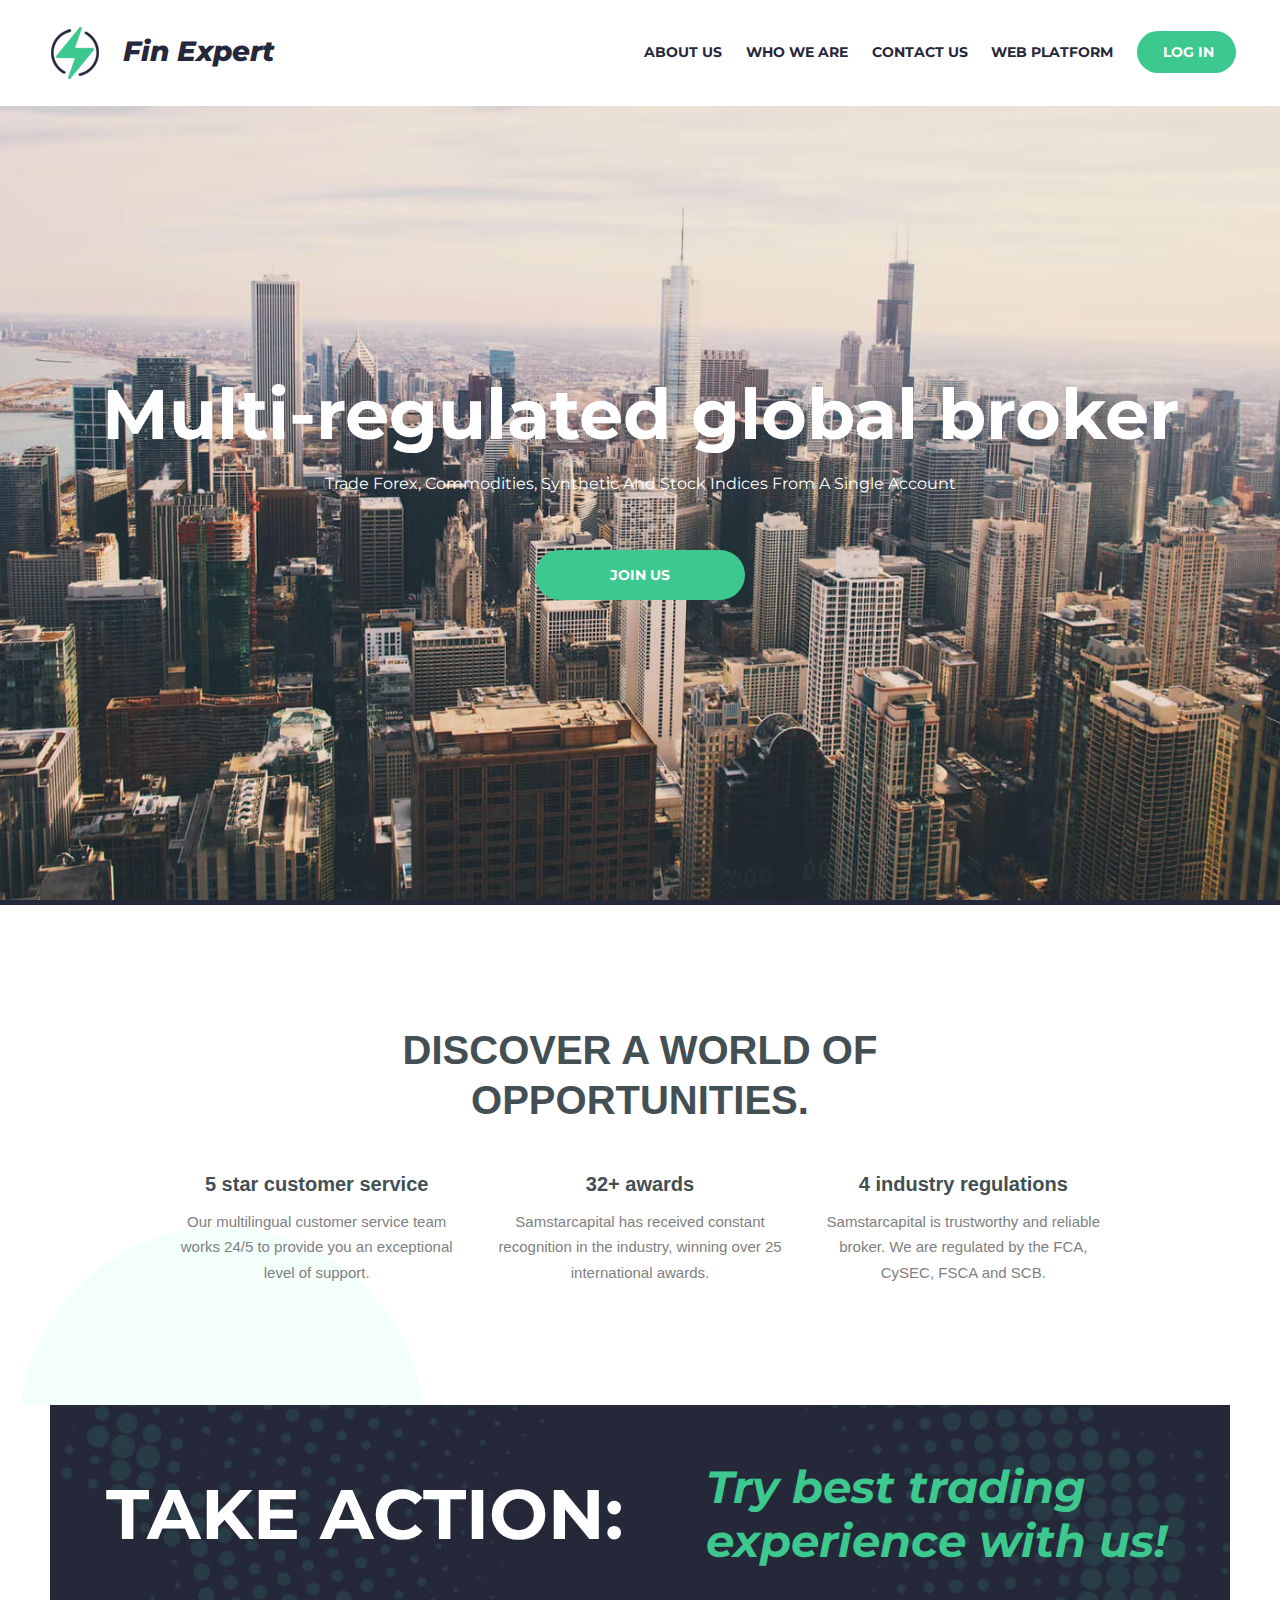
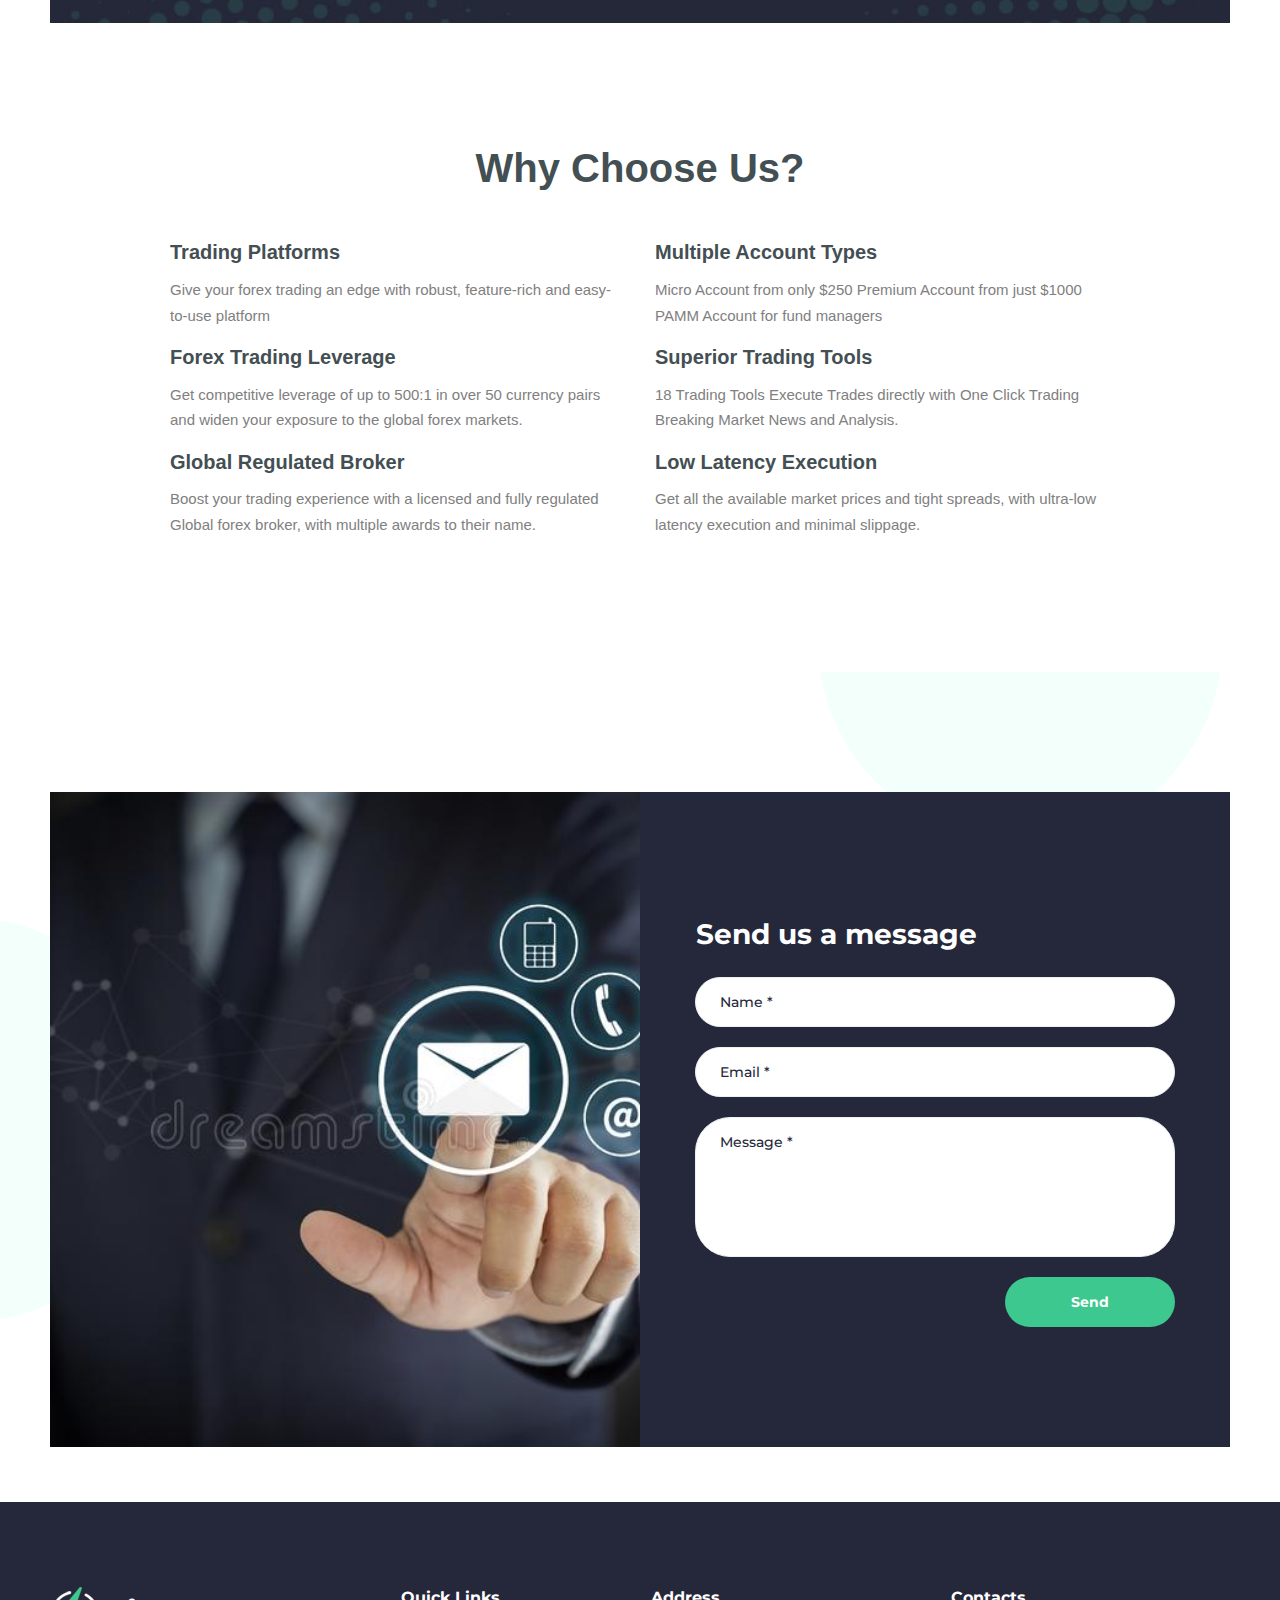
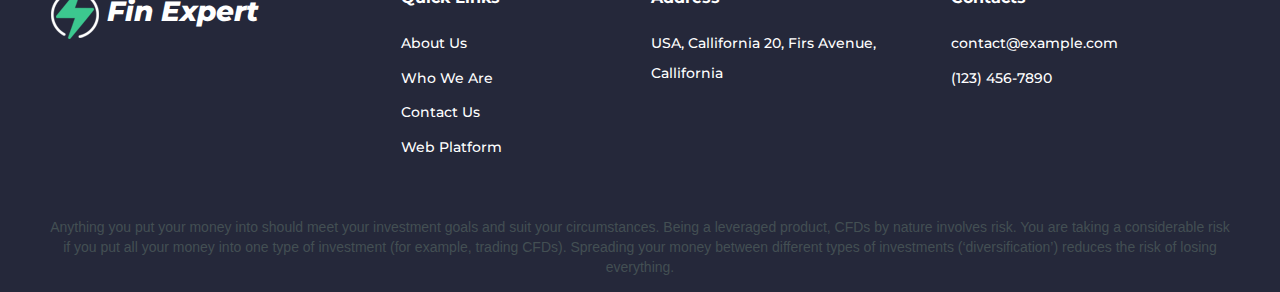
==== commit d39e9457: "add changes" ====
--- a/index.html
+++ b/index.html
@@ -140,23 +140,38 @@
                                                     class="moto-widget-menu-toggle-btn-icon fa fa-bars"></i></a>
                                             <ul class="moto-widget-menu-list moto-widget-menu-list_horizontal">
                                                 <li class="moto-widget-menu-item">
-                                                    <a href="#about-us" data-action="scroll_to_anchor"
-                                                       data-anchor="about-us"
-                                                       data-time="0.4" data-moto-widget-actions-scroll-to
-                                                       class="moto-widget-menu-link moto-widget-menu-link-level-1 moto-link">ABOUT
-                                                        US</a>
+                                                    <a href="#about-us"
+                                                       class="moto-widget-menu-link moto-widget-menu-link-level-1 moto-link">
+                                                        ABOUT US
+                                                    </a>
                                                 </li>
                                                 <li class="moto-widget-menu-item">
-                                                    <a href="#" data-action="scroll_to_anchor" data-anchor="who-we-are"
-                                                       data-time="0.4" data-moto-widget-actions-scroll-to
-                                                       class="moto-widget-menu-link moto-widget-menu-link-level-1 moto-link">WHO
-                                                        WE ARE</a>
+                                                    <a href="#who-we-are"
+                                                       class="moto-widget-menu-link moto-widget-menu-link-level-1 moto-link">
+                                                        WHO WE ARE
+                                                    </a>
                                                 </li>
                                                 <li class="moto-widget-menu-item">
-                                                    <a href="#" data-action="scroll_to_anchor" data-anchor="events"
-                                                       data-time="0.4" data-moto-widget-actions-scroll-to
-                                                       class="moto-widget-menu-link moto-widget-menu-link-level-1 moto-link">WEB
-                                                        PLATFORM</a>
+                                                    <a href="#contact-us"
+                                                       class="moto-widget-menu-link moto-widget-menu-link-level-1 moto-link">
+                                                        CONTACT US
+                                                    </a>
+                                                </li>
+
+                                                <li class="moto-widget-menu-item">
+                                                    <a href="#"
+                                                       class="moto-widget-menu-link moto-widget-menu-link-level-1 moto-link">
+                                                        WEB PLATFORM
+                                                    </a>
+                                                </li>
+
+                                                <li class="moto-widget-menu-item">
+                                                    <a href="#"
+                                                       class="navbar-btn moto-size-large moto-link">
+                                                        <span class="fa moto-widget-theme-icon"></span>
+                                                        <span class="moto-widget-button-divider"></span>
+                                                        <span class="moto-widget-button-label">LOG IN</span>
+                                                    </a>
                                                 </li>
                                             </ul>
                                         </div>
@@ -179,6 +194,11 @@
                                             <a href="#"
                                                class="moto-widget-menu-link moto-widget-menu-link-level-1 moto-link">
                                                 WEB PLATFORM
+                                            </a>
+
+                                            <a href="#"
+                                               class="moto-widget-menu-link moto-widget-menu-link-level-1 moto-link">
+                                                LOG IN
                                             </a>
                                         </div>
                                     </div>
--- a/resource/css/styles.css
+++ b/resource/css/styles.css
@@ -5,6 +5,10 @@
 .moto-widget-menu-toggle-btn {
     background-color: transparent !important;
     color: #3cc88f !important;
+}
+
+.navbar .button-side {
+    flex-direction: unset !important;
 }
 
 .mobile-navbar {
@@ -17,6 +21,30 @@
     background-color: #ffffff;
     padding: 10px 0;
     z-index: 111;
+}
+
+.navbar-btn {
+    font-family: 'Montserrat', sans-serif;
+    font-weight: 700;
+    font-style: normal;
+    color: #ffffff;
+    background-color: #3cc88f;
+    border-color: transparent;
+    font-size: 14px;
+    padding: 10px 20px;
+    text-align: center;
+    transition: .3s;
+    line-height: 20px;
+    border-width: 2px;
+    border-style: solid;
+    border-radius: 35px;
+    cursor: pointer;
+}
+
+.navbar-btn:hover {
+    color: #3cc88f;
+    background-color: #ffffff;
+    border-color: #3cc88f;
 }
 
 .mobile-navbar .links a {
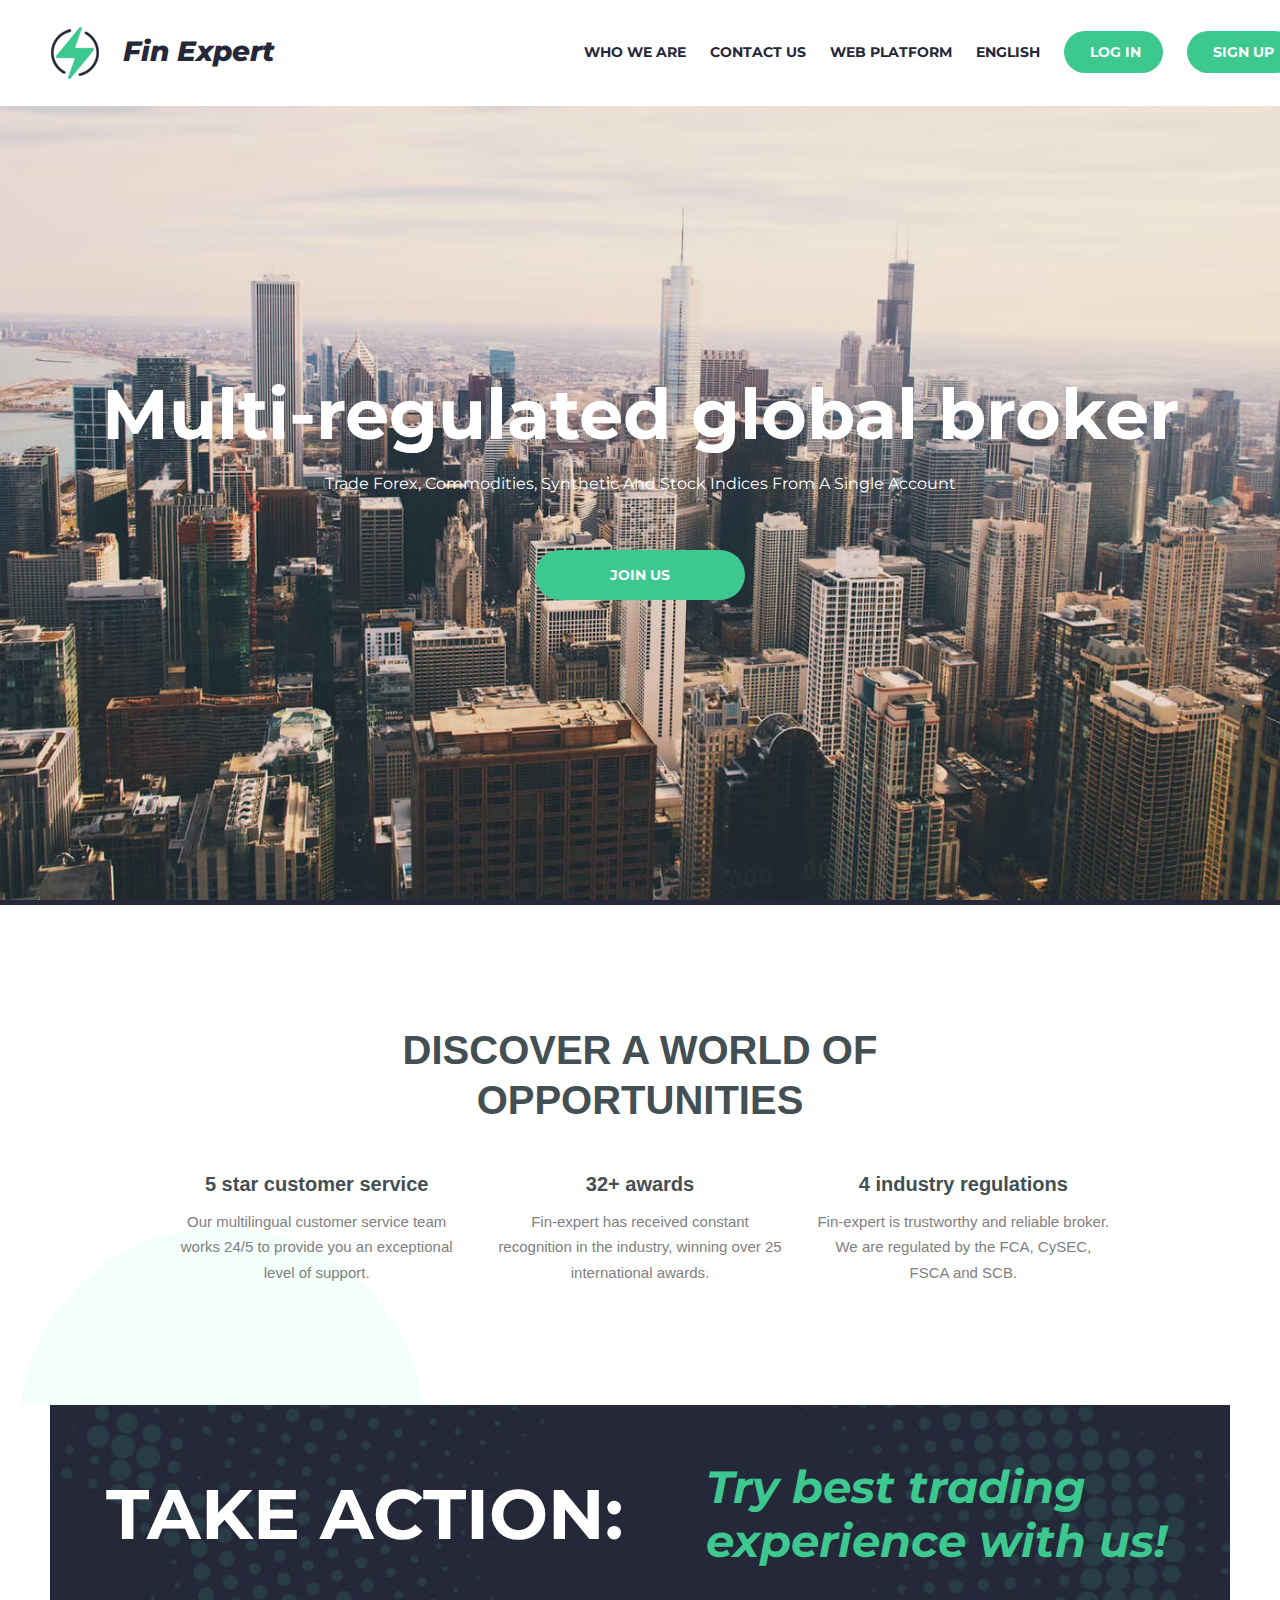
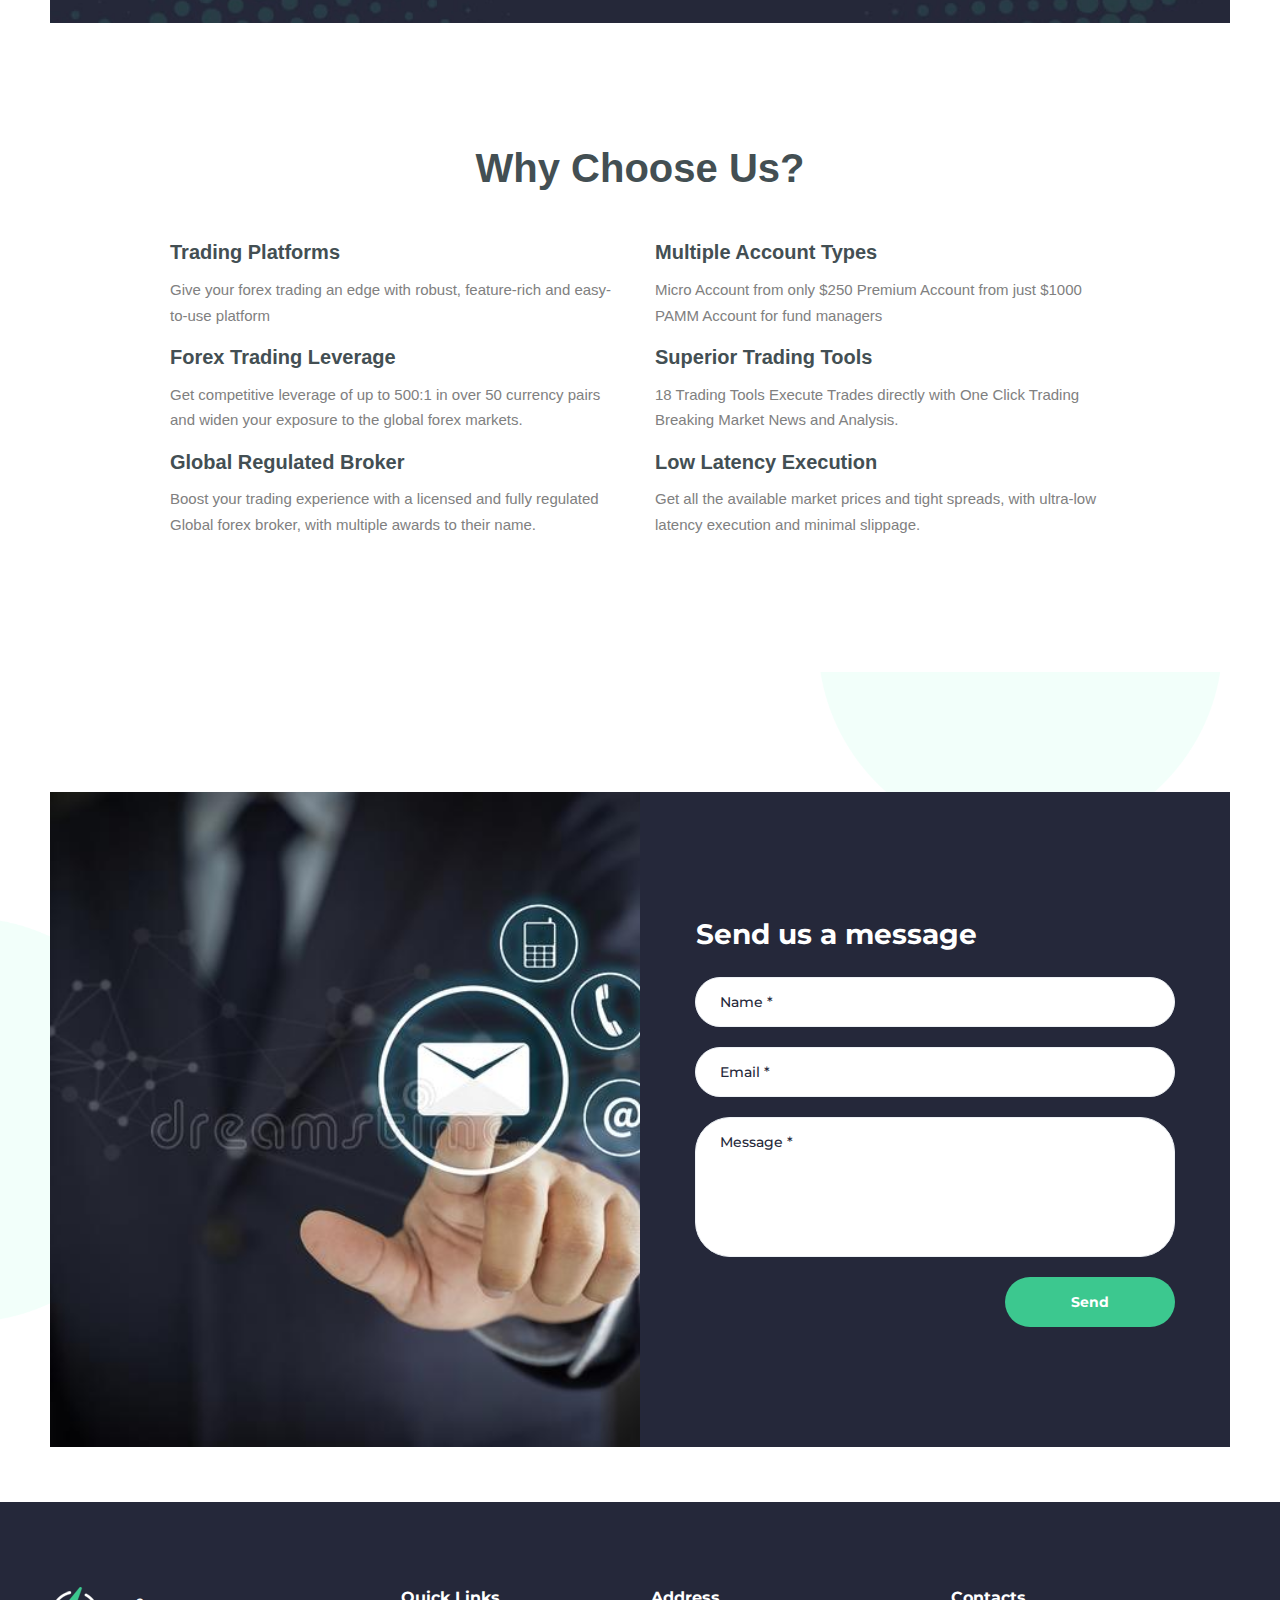
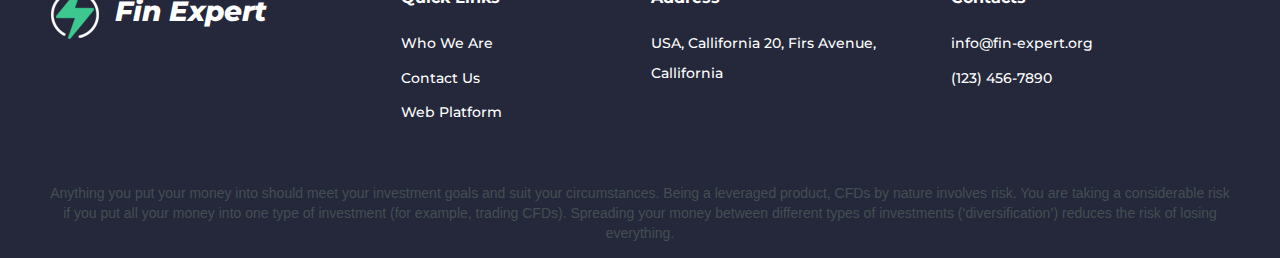
==== commit c1c9703f: "add platform" ====
--- a/index.html
+++ b/index.html
@@ -14,7 +14,7 @@
         @import url(//fonts.googleapis.com/css?family=Montserrat:100,100italic,200,200italic,300,300italic,regular,italic,500,500italic,600,600italic,700,700italic,800,800italic,900,900italic&subset=latin);
     </style>
     <link rel="stylesheet" href="/resource/assets/styles.css"/>
-    <link rel="stylesheet" href="/resource/css/styles.css"/>
+    <link rel="stylesheet" href="/resource/css/styles.css?v=3"/>
 </head>
 <body class="moto-background moto-website_live">
 <div class="page">
@@ -140,12 +140,6 @@
                                                     class="moto-widget-menu-toggle-btn-icon fa fa-bars"></i></a>
                                             <ul class="moto-widget-menu-list moto-widget-menu-list_horizontal">
                                                 <li class="moto-widget-menu-item">
-                                                    <a href="#about-us"
-                                                       class="moto-widget-menu-link moto-widget-menu-link-level-1 moto-link">
-                                                        ABOUT US
-                                                    </a>
-                                                </li>
-                                                <li class="moto-widget-menu-item">
                                                     <a href="#who-we-are"
                                                        class="moto-widget-menu-link moto-widget-menu-link-level-1 moto-link">
                                                         WHO WE ARE
@@ -159,30 +153,49 @@
                                                 </li>
 
                                                 <li class="moto-widget-menu-item">
-                                                    <a href="#"
+                                                    <a href="https://webtbb.com/" target="_blank"
                                                        class="moto-widget-menu-link moto-widget-menu-link-level-1 moto-link">
                                                         WEB PLATFORM
                                                     </a>
                                                 </li>
 
+                                                <li class="moto-widget-menu-item moto-widget-menu-item-has-submenu">
+                                                    <a href="/index.html"
+                                                       class="moto-widget-menu-link moto-widget-menu-link-level-1 moto-widget-menu-link-submenu moto-link">ENGLISH<span
+                                                            class="fa moto-widget-menu-link-arrow"></span></a>
+                                                    <ul class="moto-widget-menu-sublist">
+                                                        <li class="moto-widget-menu-item">
+                                                            <a href="./ru"
+                                                               class="moto-widget-menu-link moto-widget-menu-link-level-2 moto-link">
+                                                                РУССКИЙ
+                                                            </a>
+                                                        </li>
+                                                    </ul>
+                                                </li>
+
                                                 <li class="moto-widget-menu-item">
-                                                    <a href="#"
+                                                    <a href="https://account.fin-expert.org"
                                                        class="navbar-btn moto-size-large moto-link">
                                                         <span class="fa moto-widget-theme-icon"></span>
                                                         <span class="moto-widget-button-divider"></span>
                                                         <span class="moto-widget-button-label">LOG IN</span>
                                                     </a>
                                                 </li>
+
+                                                <li class="moto-widget-menu-item">
+                                                    <a href="https://account.fin-expert.org"
+                                                       class="navbar-btn moto-size-large moto-link">
+                                                        <span class="fa moto-widget-theme-icon"></span>
+                                                        <span class="moto-widget-button-divider"></span>
+                                                        <span class="moto-widget-button-label">SIGN UP</span>
+                                                    </a>
+                                                </li>
                                             </ul>
                                         </div>
                                     </div>
 
                                     <div class="mobile-navbar">
                                         <div class="moto-widget-menu-list moto-widget-menu-list_horizontal links">
-                                            <a href="#about-us"
-                                               class="moto-widget-menu-link moto-widget-menu-link-level-1 moto-link">
-                                                ABOUT US
-                                            </a>
                                             <a href="#who-we-are"
                                                class="moto-widget-menu-link moto-widget-menu-link-level-1 moto-link">
                                                 WHO WE ARE
@@ -191,14 +204,24 @@
                                                class="moto-widget-menu-link moto-widget-menu-link-level-1 moto-link">
                                                 CONTACT US
                                             </a>
-                                            <a href="#"
+                                            <a href="https://webtbb.com/" target="_blank"
                                                class="moto-widget-menu-link moto-widget-menu-link-level-1 moto-link">
                                                 WEB PLATFORM
                                             </a>
 
-                                            <a href="#"
+                                            <a href="./ru"
+                                               class="moto-widget-menu-link moto-widget-menu-link-level-1 moto-link">
+                                                РУССКИЙ
+                                            </a>
+
+                                            <a href="https://account.fin-expert.org"
                                                class="moto-widget-menu-link moto-widget-menu-link-level-1 moto-link">
                                                 LOG IN
+                                            </a>
+
+                                            <a href="https://account.fin-expert.org"
+                                               class="moto-widget-menu-link moto-widget-menu-link-level-1 moto-link">
+                                                SIGN UP
                                             </a>
                                         </div>
                                     </div>
@@ -263,7 +286,7 @@
                         <div data-widget-id="wid_1543669098_7s14gkbq7"
                              class="moto-widget moto-widget-button moto-preset-default moto-preset-provider-default moto-align-center moto-spacing-top-auto moto-spacing-right-small moto-spacing-bottom-auto moto-spacing-left-small  "
                              data-widget="button">
-                            <a href="#" data-action="popup" data-popup-id="7"
+                            <a href="https://account.fin-expert.org" data-action="popup" data-popup-id="7"
                                class="moto-widget-button-link moto-size-large moto-link"><span
                                     class="fa moto-widget-theme-icon"></span><span
                                     class="moto-widget-button-divider"></span><span class="moto-widget-button-label">JOIN US</span></a>
@@ -289,7 +312,7 @@
                     <div class="container">
                         <div class="row mb-5 justify-content-center">
                             <div class="col-md-7 text-center">
-                                <h2 class="section-title mb-3">DISCOVER A WORLD OF OPPORTUNITIES.</h2>
+                                <h2 class="section-title mb-3">DISCOVER A WORLD OF OPPORTUNITIES</h2>
                             </div>
                         </div>
                         <div class="row">
@@ -305,7 +328,7 @@
                             <div class="col-md-4 text-center">
                                 <div>
                                     <h3 class="desc-item-title">32+ awards</h3>
-                                    <p class="desc-item-text">Samstarcapital has received constant recognition in the
+                                    <p class="desc-item-text">Fin-expert has received constant recognition in the
                                         industry, winning over 25
                                         international awards.</p>
                                 </div>
@@ -313,7 +336,7 @@
                             <div class="col-md-4 text-center">
                                 <div>
                                     <h3 class="desc-item-title">4 industry regulations</h3>
-                                    <p class="desc-item-text">Samstarcapital is trustworthy and reliable broker. We are
+                                    <p class="desc-item-text">Fin-expert is trustworthy and reliable broker. We are
                                         regulated by the FCA,
                                         CySEC, FSCA
                                         and SCB.</p>
@@ -615,21 +638,23 @@
                                         <div class="moto-widget moto-widget-text moto-preset-default moto-spacing-top-auto moto-spacing-right-auto moto-spacing-bottom-small moto-spacing-left-auto"
                                              data-widget="text" data-preset="default" data-spacing="aasa"
                                              data-visible-on="-" data-animation="">
-                                            <div class="moto-widget-text-content moto-widget-text-editable"><p
-                                                    class="moto-text_system_1"><span
-                                                    class="moto-content-image-plugin-wrapper moto-spacing-top-zero moto-spacing-right-zero moto-spacing-bottom-zero moto-spacing-left-zero"><span
-                                                    class="moto-content-image-container">
-                                                <img class="moto-content-image"
-                                                     data-path="2020/01/mt-1961-logo-footer.png"
-                                                     data-id="190" alt=""
-                                                     width="48" height="52"
-                                                     src="/resource/uploads/mt-1961-logo-footer.png"></span></span><span
-                                                    class="moto-color1_3"><em>&nbsp;</em></span><a
-                                                    href="#"
-                                                    class="moto-link"><span
-                                                    class="moto-color5_5"><em>Fin Expert</em></span>
-                                            </a>
-                                            </p>
+                                            <div class="moto-widget-text-content moto-widget-text-editable">
+                                                <p class="moto-text_system_1">
+                                                    <span class="moto-content-image-plugin-wrapper moto-spacing-top-zero moto-spacing-right-zero moto-spacing-bottom-zero moto-spacing-left-zero">
+                                                        <span class="moto-content-image-container">
+                                                            <img class="moto-content-image"
+                                                                 data-path="2020/01/mt-1961-logo-footer.png"
+                                                                 data-id="190" alt=""
+                                                                 width="48" height="52"
+                                                                 src="/resource/uploads/mt-1961-logo-footer.png">
+                                                        </span>
+                                                    </span>
+                                                    <span class="moto-color1_3"><em>&nbsp;</em></span><a
+                                                        href="#"
+                                                        class="moto-link"><span
+                                                        class="moto-color5_5"><em>Fin Expert</em></span>
+                                                </a>
+                                                </p>
                                             </div>
                                         </div>
                                     </div>
@@ -662,9 +687,6 @@
                                                              data-spacing="aama" data-animation=""
                                                              data-draggable-disabled="" data-visible-on="-">
                                                             <div class="moto-widget-text-content moto-widget-text-editable">
-                                                                <p class="moto-text_204 mb-1"><a
-                                                                        class="moto-link" href="#about-us">About Us</a>
-                                                                </p>
                                                                 <p class="moto-text_204 mb-1">
                                                                     <a class="moto-link" href="#who-we-are">
                                                                         Who We Are
@@ -676,7 +698,8 @@
                                                                     Us</a></p>
 
                                                                 <p class="moto-text_204"><a
-                                                                        class="moto-link" href="#">Web Platform</a></p>
+                                                                        class="moto-link" href="https://webtbb.com/"
+                                                                        target="_blank">Web Platform</a></p>
                                                             </div>
                                                         </div>
                                                     </div>
@@ -720,7 +743,7 @@
                                             <div class="moto-widget-text-content moto-widget-text-editable">
                                                 <p class="moto-text_204 mb-1"><a data-action="mail"
                                                                                  class="moto-link"
-                                                                                 href="mailto:contact@example.com">contact@example.com</a>
+                                                                                 href="mailto:info@fin-expert.org">info@fin-expert.org</a>
                                                 </p>
                                                 <p class="moto-text_204"><a href="tel:1234567890"
                                                                             data-action="call"
--- a/resource/css/styles.css
+++ b/resource/css/styles.css
@@ -77,6 +77,7 @@
 
     .navbar .button-side {
         align-items: end;
+        justify-content: end !important;
     }
 
     .mobile-navbar.show {
